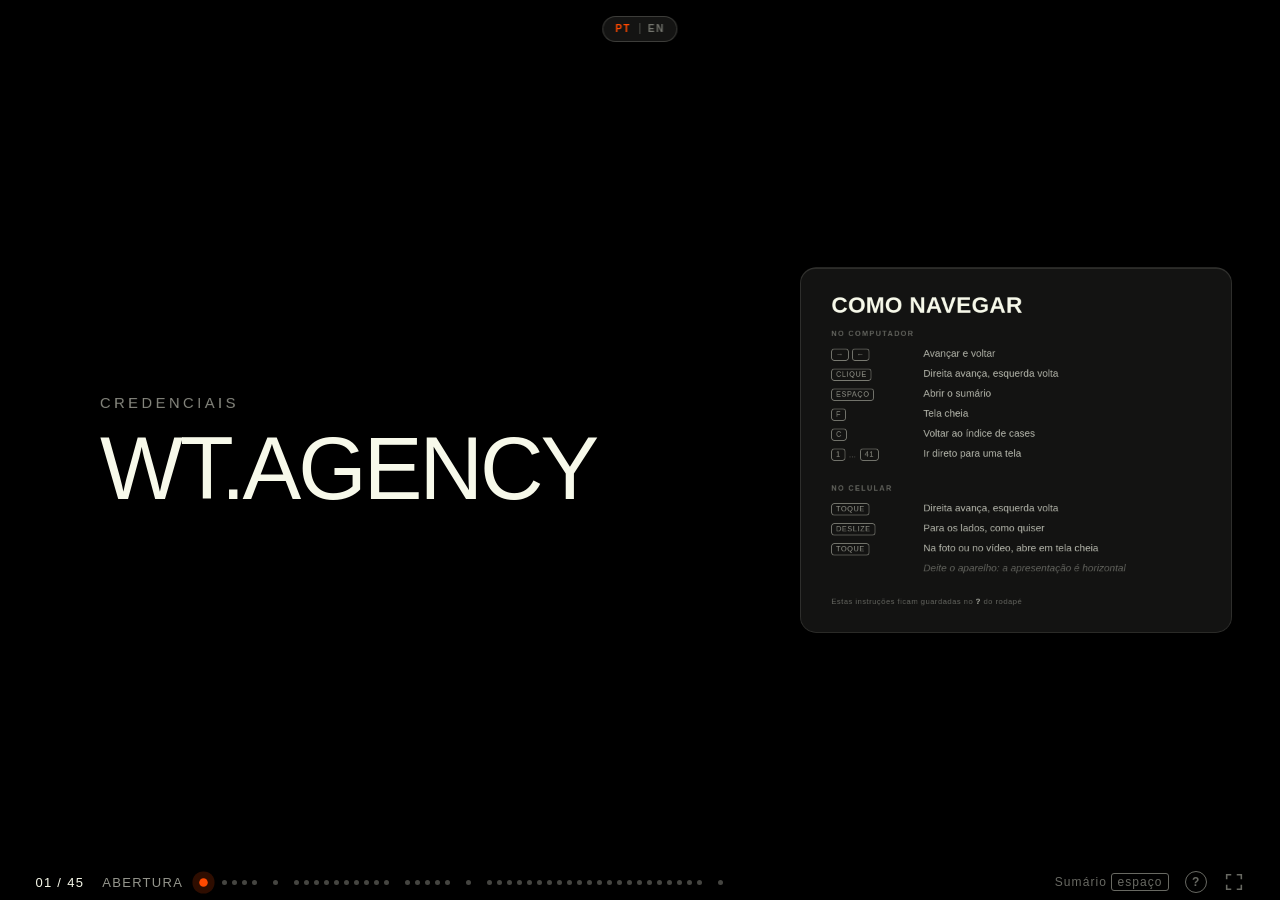
==== index.html @ 28a2c899 "odontoprev: antes da Bridgestone, colunas mais estreitas e fundo novo Ordem: as tres telas sairam da" ====
<!DOCTYPE html>
<html lang="pt-BR">
<head>
<meta charset="utf-8">
<meta name="viewport" content="width=device-width,initial-scale=1">
<title>WT.AG — Credenciais 2026</title>
<meta name="description" content="Credenciais WT.AG 2026 — Social First Agency. Apresentação de slides.">
<link rel="stylesheet" href="css/deck.css?v=279">
</head>
<body>

<div id="viewport">
<div id="fundo" aria-hidden="true"></div>
<div id="stage">

<!-- ══════════════════════════════════════════════════════════════════════════
     ATO 1 · ABERTURA
     ══════════════════════════════════════════════════════════════════════ -->

<!-- 01 ─ Capa WT.AG · logotipo com a roleta + instruções de navegação ─────────
     A roleta é a mesma do slide "Abertura WT.AG": "WT." fixo e as palavras
     depois dele trocando com o giro. A diferença é que aqui ela roda UMA vez e
     assenta no logotipo oficial (data-wordmark-uma-vez), em vez de reiniciar em
     loop — esta é uma tela de leitura, e algo girando ao lado de um texto de
     instruções disputa a atenção com ele.

     A caixa de instruções vive AQUI, e não num arquivo à parte, porque é a
     mesma marcação que o botão "?" do rodapé clona para o painel de consulta:
     duas cópias do mesmo texto divergiriam na primeira alteração. -->
<section class="slide capa" data-ato="abertura" data-tom="escuro" data-fundo="#000000" data-titulo="Capa · WT.AG" data-wordmark-uma-vez="1">
  <div class="capa__tag" data-enter="fade" data-delay="80">Credenciais</div>
  <div class="capa__word" aria-label="WT.AG"><span class="capa__wt">WT.</span><span class="capa__var"></span></div>
  <div class="capa__logo" role="img" aria-label="WT.AG">
    <img class="lgc" style="--d:0ms"   src="assets/logo/wtag-branco-g1.svg" alt="">
    <img class="lgc" style="--d:110ms" src="assets/logo/wtag-branco-g2.svg" alt="">
    <img class="lgc" style="--d:220ms" src="assets/logo/wtag-branco-g3.svg" alt="">
  </div>

  <div class="capa__nav" data-enter="up" data-delay="620">
    <h2 class="nav__t">Como navegar</h2>
    <div class="nav__bloco">
      <div class="nav__lab">No computador</div>
      <div class="nav__linha"><span class="nav__k"><kbd>&#8594;</kbd><kbd>&#8592;</kbd></span><span class="nav__d">Avançar e voltar</span></div>
      <div class="nav__linha"><span class="nav__k"><kbd>clique</kbd></span><span class="nav__d">Direita avança, esquerda volta</span></div>
      <div class="nav__linha"><span class="nav__k"><kbd>espaço</kbd></span><span class="nav__d">Abrir o sumário</span></div>
      <div class="nav__linha"><span class="nav__k"><kbd>F</kbd></span><span class="nav__d">Tela cheia</span></div>
      <div class="nav__linha"><span class="nav__k"><kbd>C</kbd></span><span class="nav__d">Voltar ao índice de cases</span></div>
      <div class="nav__linha"><span class="nav__k"><kbd>1</kbd>&#8230;<kbd>41</kbd></span><span class="nav__d">Ir direto para uma tela</span></div>
    </div>
    <div class="nav__bloco">
      <div class="nav__lab">No celular</div>
      <div class="nav__linha"><span class="nav__k"><kbd>toque</kbd></span><span class="nav__d">Direita avança, esquerda volta</span></div>
      <div class="nav__linha"><span class="nav__k"><kbd>deslize</kbd></span><span class="nav__d">Para os lados, como quiser</span></div>
      <div class="nav__linha"><span class="nav__k"><kbd>toque</kbd></span><span class="nav__d">Na foto ou no vídeo, abre em tela cheia</span></div>
      <div class="nav__linha nav__linha--nota"><span class="nav__k"></span><span class="nav__d">Deite o aparelho: a apresentação é horizontal</span></div>
    </div>
    <p class="nav__pe">Estas instruções ficam guardadas no <strong>?</strong> do rodapé</p>
  </div>
</section>

<!-- ══════════════════════════════════════════════════════════════════════════
     ATO 1 · GRUPO WE
     Restaurado em 29.09 a partir do v1. Ele não entrou no recorte da versão
     de concorrência; numa credencial institucional o ato faz sentido, então
     voltou inteiro.
     Voltou como estava, inclusive o data-oculto de "Principais Clientes", que
     já era assim no v1: o slide existe no markup mas fica fora da navegação.
     ══════════════════════════════════════════════════════════════════════ -->

<!-- 02 ─ Capa Grupo WE -->
<section class="slide" data-ato="we" data-tom="claro" data-fundo="#FFFFFF" data-titulo="Capa · Grupo WE">
  <div class="abs l-visual" style="inset:0;overflow:hidden" data-enter="iris" data-delay="0">
    <img class="we-foto" data-lazy="assets/img/we/we-capa-fachada.jpg" data-lazy-m="assets/img/we/we-capa-fachada-m.jpg" alt="Fachada do edifício do Grupo WE" data-kb data-delay="0">
  </div>
  <div class="abs l-marcas we-capa__logo" data-enter="fade" data-delay="260">
    <img src="assets/logo/grupo-we-positivo.svg" alt="Grupo WE">
  </div>
  <div class="abs l-marcas we-capa__rule" data-enter="scaleX" data-delay="344"></div>
  <div class="abs l-marcas we-capa__card" data-enter="up" data-delay="403"><span>Credenciais&nbsp;&nbsp;|&nbsp;&nbsp;Grupo WE</span></div>
</section>

<!-- 03 ─ 100% nacional e independente -->
<section class="slide bg-preto sobre-escuro" data-ato="we" data-tom="escuro" data-fundo="#0A0A0A" data-titulo="100% nacional e independente">
  <div class="abs l-visual we-02__foto" data-enter="clip" data-delay="25" data-paralaxe="12">
    <div class="px"><img data-lazy="assets/img/we/we-02-foto.jpg" data-lazy-m="assets/img/we/we-02-foto-m.jpg" alt="Fachada em vidro refletindo nuvens"></div>
  </div>
  <div class="l-marcas we-marca" style="left:34px;top:33px;color:rgba(247,249,234,.62)" data-enter="fade" data-delay="101">Grupo WE&nbsp;·&nbsp;2026</div>
  <div class="l-marcas we-marca" style="left:34px;bottom:42px;color:rgba(247,249,234,.5)" data-enter="fade" data-delay="496">Credenciais</div>
  <div class="abs l-chamada we-02__txt blk" style="--x:1059px;--cap:276px;--fs:83px;--lh:1.18" data-stagger="70" data-delay="260">
    <p class="rl-alvo">Somos um dos</p>
    <p class="rl-alvo">maiores grupos</p>
    <p class="rl-alvo">de comunicação</p>
    <p class="rl-alvo is-forte">100% nacional</p>
    <p class="rl-alvo is-forte">e independente.</p>
  </div>
  <div class="l-marcas we-logo-sm" data-enter="fade" data-delay="496"><img data-lazy="assets/logo/grupo-we.svg" alt="Grupo WE"></div>
</section>

<!-- 04 ─ Números do Grupo -->
<section class="slide bg-preto we-03" data-ato="we" data-tom="claro" data-fundo="#FDFDFB" data-titulo="Números do Grupo">
  <img class="we-foto l-fundo" data-lazy="assets/img/we/we-forro-luz.jpg" data-lazy-m="assets/img/we/we-forro-luz-m.jpg" alt="Forro iluminado do escritório" data-kb data-delay="0">
  <div class="abs l-visual we-faixa" data-enter="clip-up" data-delay="76"></div>

  <!-- bloco 1 · +1.3 BI  (números em bold, corpo reduzido, blocos mais afastados) -->
  <div class="bloco l-apoio" style="left:72px;top:calc(618px - 0.145*90px);font-family:var(--font-sans);font-weight:300;font-size:90px;line-height:1" data-enter="fade" data-delay="294">+</div>
  <div class="bloco l-apoio" style="left:138px;top:calc(590.5px - 0.145*176px);display:flex;align-items:baseline;gap:40px" data-enter="up" data-delay="311">
    <span class="we-num" style="font-family:var(--font-sans);font-weight:700;font-size:176px;line-height:1" data-count-to="1.3" data-count-dec="1" data-count-dur="1100" data-delay="319">0,0</span>
    <span class="we-num" style="font-family:var(--font-sans);font-weight:700;font-size:176px;line-height:1">BI</span>
  </div>
  <div class="bloco l-apoio rot blk" style="--x:76px;--cap:794.5px;--fs:48.8px;--lh:0.94" data-enter="up" data-delay="428">
    em movimentação<br>de <b>mídia*</b>
  </div>
  <div class="bloco l-apoio we-nota" style="left:76px;top:894px" data-enter="fade" data-delay="554">*Fonte: Kantar Ibope</div>

  <div class="abs l-apoio we-div-v" style="left:692px;top:510.9px;height:408px" data-enter="scaleY" data-delay="370"></div>

  <!-- bloco 2 · +450 -->
  <div class="bloco l-apoio" style="left:794px;top:calc(600px - 0.145*176px)" data-enter="up" data-delay="378">
    <span class="we-num" style="font-family:var(--font-sans);font-weight:700;font-size:176px;line-height:1"
          data-count-to="450" data-count-pre="+" data-count-dur="1200" data-delay="386">+0</span>
  </div>
  <div class="bloco l-apoio rot blk" style="--x:798px;--cap:807px;--fs:48px;--lh:1.02" data-enter="up" data-delay="470">
    profissionais<br>integrados
  </div>

  <div class="abs l-apoio we-div-v" style="left:1353px;top:546px;height:408px" data-enter="scaleY" data-delay="420">
  </div>

  <!-- bloco 3 · 5 empresas / +45 clientes -->
  <div class="bloco l-apoio" style="left:1455px;top:calc(609px - 0.145*100px);display:flex;align-items:baseline;gap:24px" data-enter="up" data-delay="454">
    <span class="we-num" style="font-family:var(--font-sans);font-weight:700;font-size:100px;line-height:1" data-count-to="5" data-count-dur="800" data-delay="462">0</span>
    <span class="rot" style="font-size:52px">empresas</span>
  </div>
  <div class="abs l-apoio we-div-h" style="left:1451px;top:737.1px;width:396px" data-enter="scaleX" data-delay="504"></div>
  <div class="bloco l-apoio" style="left:1455px;top:calc(827.5px - 0.145*100px);display:flex;align-items:baseline;gap:16px" data-enter="up" data-delay="529">
    <span style="font-family:var(--font-sans);font-weight:300;font-size:62px;line-height:1;color:#2b2b2b">+</span>
    <span class="we-num" style="font-family:var(--font-sans);font-weight:700;font-size:100px;line-height:1" data-count-to="45" data-count-dur="900" data-delay="538">0</span>
    <span class="rot" style="font-size:52px">clientes</span>
  </div>

  <div class="l-marcas we-marca" style="left:72px;bottom:44px;color:rgba(0,0,0,.55)" data-enter="fade" data-delay="596">Credenciais</div>
  <div class="l-marcas we-marca" style="left:34px;top:33px;color:rgba(247,249,234,.7)" data-enter="fade" data-delay="101">Grupo WE&nbsp;·&nbsp;2026</div>
  <div class="l-marcas we-logo-sm" style="right:62px;bottom:42px" data-enter="fade" data-delay="596"><img data-lazy="assets/logo/grupo-we-positivo.svg" alt="Grupo WE"></div>
</section>

<!-- 05 ─ Principais Clientes -->
<section data-oculto class="slide bg-preto sobre-escuro" data-ato="we" data-tom="escuro" data-fundo="#050505" data-titulo="Principais Clientes">
  <img class="we-foto l-fundo" data-lazy="assets/img/we/we-lobby.jpg" data-lazy-m="assets/img/we/we-lobby-m.jpg" alt="Lobby com luminárias suspensas" data-kb data-delay="0">
  <div class="abs l-visual we-mural" data-enter="clip-up" data-delay="67"></div>
  <div class="we-04__head l-apoio" data-enter="fade" data-delay="235"><span>Principais Clientes</span></div>
  <div class="we-04__rule l-apoio" style="left:586px;width:238px" data-enter="scaleX" data-delay="269"></div>
  <div class="we-04__rule l-apoio" style="left:1094px;width:238px" data-enter="scaleX" data-delay="269"></div>

  <div class="abs l-apoio" style="left:0;top:0;width:1920px;height:1080px;--realce:1.14;--recuo:.93" data-stagger="42" data-delay="311" data-foco>
    <div data-foco-item class="we-logo-cli" style="left:122.5px;top:587.0px;width:144px;height:102px"><img data-lazy="assets/img/logos-we/byd.png" alt="BYD"></div>
    <div data-foco-item class="we-logo-cli" style="left:328.5px;top:587.5px;width:136px;height:102px"><img data-lazy="assets/img/logos-we/cacau-show.png" alt="Cacau Show"></div>
    <div data-foco-item class="we-logo-cli" style="left:527.6px;top:587.5px;width:112px;height:102px"><img data-lazy="assets/img/logos-we/ems.png" alt="EMS"></div>
    <div data-foco-item class="we-logo-cli" style="left:702.6px;top:585.0px;width:182px;height:102px"><img data-lazy="assets/img/logos-we/shopee.png" alt="Shopee"></div>
    <div data-foco-item class="we-logo-cli" style="left:947.7px;top:580.0px;width:220px;height:102px"><img data-lazy="assets/img/logos-we/cinemark.png" alt="Cinemark"></div>
    <div data-foco-item class="we-logo-cli" style="left:1240.7px;top:616.8px;width:97.7px;height:52.0px"><img data-lazy="assets/img/logos-we/keeta.png" alt="Keeta"></div>
    <div data-foco-item class="we-logo-cli" style="left:1410.5px;top:585.0px;width:142px;height:102px"><img data-lazy="assets/img/logos-we/haier.png" alt="Haier"></div>
    <div data-foco-item class="we-logo-cli" style="left:1614.5px;top:574.0px;width:182px;height:102px"><img data-lazy="assets/img/logos-we/magalu.png" alt="Magalu"></div>
    <div data-foco-item class="we-logo-cli" style="left:108.5px;top:735.1px;width:234px;height:92px"><img data-lazy="assets/img/logos-we/denza.png" alt="Denza"></div>
    <div data-foco-item class="we-logo-cli" style="left:406.3px;top:735.9px;width:136px;height:92px"><img data-lazy="assets/img/logos-we/novibet.png" alt="Novibet"></div>
    <div data-foco-item class="we-logo-cli" style="left:604.1px;top:736.1px;width:158px;height:92px"><img data-lazy="assets/img/logos-we/o-boticario.png" alt="O Boticário"></div>
    <div data-foco-item class="we-logo-cli" style="left:826.4px;top:740.6px;width:124px;height:92px"><img data-lazy="assets/img/logos-we/eudora.png" alt="Eudora"></div>
    <div data-foco-item class="we-logo-cli" style="left:1013.1px;top:734.1px;width:218px;height:92px"><img data-lazy="assets/img/logos-we/qi-tech.png" alt="QI Tech"></div>
    <div data-foco-item class="we-logo-cli" style="left:1294.4px;top:742.1px;width:136px;height:92px"><img data-lazy="assets/img/logos-we/jovi.png" alt="JOVI"></div>
    <div data-foco-item class="we-logo-cli" style="left:1492.7px;top:740.9px;width:146px;height:92px"><img data-lazy="assets/img/logos-we/grupo-petropolis.png" alt="Grupo Petrópolis"></div>
    <div data-foco-item class="we-logo-cli" style="left:1700.5px;top:739.9px;width:110px;height:92px"><img data-lazy="assets/img/logos-we/bridgestone.png" alt="Bridgestone"></div>
    <div data-foco-item class="we-logo-cli" style="left:106.2px;top:866.0px;width:174px;height:92px"><img data-lazy="assets/img/logos-we/sao-judas.png" alt="São Judas"></div>
    <div data-foco-item class="we-logo-cli" style="left:341.3px;top:867.5px;width:176px;height:92px"><img data-lazy="assets/img/logos-we/inspirali.png" alt="Inspirali"></div>
    <div data-foco-item class="we-logo-cli" style="left:575.4px;top:865.0px;width:168px;height:92px"><img data-lazy="assets/img/logos-we/smart-fit.png" alt="Smart Fit"></div>
    <div data-foco-item class="we-logo-cli" style="left:802.9px;top:867.2px;width:102px;height:92px"><img data-lazy="assets/img/logos-we/mcdonalds.png" alt="McDonald's"></div>
    <div data-foco-item class="we-logo-cli" style="left:965.0px;top:868.2px;width:158px;height:92px"><img data-lazy="assets/img/logos-we/midway.png" alt="Midway"></div>
    <div data-foco-item class="we-logo-cli" style="left:1182.6px;top:866.0px;width:76px;height:92px"><img data-lazy="assets/img/logos-we/sbt.png" alt="SBT"></div>
    <div data-foco-item class="we-logo-cli" style="left:1319.6px;top:866.0px;width:132px;height:92px"><img data-lazy="assets/img/logos-we/vbet.png" alt="vbet"></div>
    <div data-foco-item class="we-logo-cli" style="left:1513.2px;top:863.0px;width:158px;height:92px"><img data-lazy="assets/img/logos-we/brasilux.png" alt="Brasilux"></div>
    <div data-foco-item class="we-logo-cli" style="left:1734.2px;top:867.8px;width:80px;height:92px"><img data-lazy="assets/img/logos-we/calvin-klein.png" alt="Calvin Klein"></div>
  </div>

  <div class="l-marcas we-marca" style="left:34px;top:33px;color:rgba(247,249,234,.7)" data-enter="fade" data-delay="101">Grupo WE&nbsp;·&nbsp;2026</div>
  <div class="l-marcas we-marca" style="left:74px;bottom:50px;color:rgba(247,249,234,.55)" data-enter="fade" data-delay="630">Credenciais</div>
  <div class="l-marcas we-logo-sm" style="right:60px;bottom:44px;width:62px;height:26px" data-enter="fade" data-delay="630"><img data-lazy="assets/logo/grupo-we.svg" alt="Grupo WE"></div>
</section>

<!-- 06 ─ Hub de Soluções -->
<section class="slide bg-preto sobre-escuro" data-ato="we" data-tom="escuro" data-fundo="#000000" data-titulo="Hub de Soluções">
  <div class="abs l-fundo" style="inset:0;overflow:hidden">
    <img class="we-foto we-hub-art" data-lazy="assets/img/we/we-hub-radial.png" data-lazy-m="assets/img/we/we-hub-radial-m.png" alt="Diagrama radial das soluções do Grupo WE" data-enter="fade" data-delay="0">
  </div>
  <div class="abs l-visual we-05__col" data-enter="clip-up" data-delay="109"></div>
  <div class="abs l-chamada" style="left:0;top:0;width:1920px;height:1080px" data-stagger="80" data-delay="235">
    <div class="we-05__col_t t rl-alvo" data-enter="up" style="position:absolute;left:125.7px;top:calc(303px - 0.145*44.3px);font-family:var(--font-sans);font-weight:500;font-size:44.3px;line-height:1;color:#fff">Somos um hub</div>
    <div class="rl-alvo" data-enter="up" style="position:absolute;left:125.7px;top:calc(361px - 0.145*44.3px);font-family:var(--font-sans);font-weight:500;font-size:44.3px;line-height:1;color:#fff">de soluções</div>
    <div class="rl-alvo" data-enter="up" style="position:absolute;left:125.7px;top:calc(420px - 0.145*44.3px);font-family:var(--font-sans);font-weight:500;font-size:44.3px;line-height:1;color:#fff">de comunicação.</div>
  </div>
  <div class="abs l-apoio" style="left:122px;top:502px;width:310px;height:1.2px;background:rgba(255,255,255,.3);transform-origin:left" data-enter="scaleX" data-delay="344"></div>
  <div class="abs l-apoio" style="left:128px;top:calc(551px - 0.145*24px);font-family:var(--font-sans);font-weight:300;font-size:24px;line-height:1.33;color:rgba(255,255,255,.86)" data-enter="up" data-delay="378">
    Não importa o porte,<br>o desafio ou o momento<br>– temos a solução certa<br>para cada cliente.
  </div>
  <div class="abs l-apoio" style="left:128px;top:calc(713px - 0.145*22px);font-family:var(--font-sans);font-weight:300;font-size:22px;line-height:1.36;color:rgba(255,255,255,.86)" data-enter="up" data-delay="428">
    Para cada tamanho, um modelo.<br>Para cada desafio, uma resposta.
  </div>
  <div class="l-marcas we-marca" style="left:34px;top:33px;color:rgba(247,249,234,.7)" data-enter="fade" data-delay="101">Grupo WE&nbsp;·&nbsp;2026</div>
  <div class="l-marcas we-marca" style="left:34px;bottom:42px;color:rgba(247,249,234,.55)" data-enter="fade" data-delay="496">Credenciais</div>
  <div class="l-marcas we-logo-sm" style="right:60px;bottom:42px" data-enter="fade" data-delay="496"><img data-lazy="assets/logo/grupo-we.svg" alt="Grupo WE"></div>
</section>


<!-- 07 ─ Abertura WT.AG · wordmark em loop (roleta → logotipo → loop) -->
<section class="slide s06" data-ato="trans" data-tom="escuro" data-titulo="Abertura WT.AG" data-wordmark-loop="1">
  <div class="s06__word" aria-label="WT.AG"><span class="s06__wt">WT.</span><span class="s06__var"></span></div>
  <!-- Logotipo oficial em vetor, em três faixas que sobem em cascata.
       Cada faixa é um SVG SEPARADO com o MESMO viewBox do logotipo completo,
       contendo só os seus glifos (WT. / A / G). Assim não existe nenhum corte
       vertical: antes, as faixas eram recortes com clip-path de uma única
       imagem e o corte caía dentro da tinta (a barra do T avança até x=319,23 e
       o pé do A começa em x=317,02), o que produzia o vazamento e o "pulo" nas
       laterais das letras. Sem recorte, não há emenda nem antialiasing na borda. -->
  <div class="s06__logo" role="img" aria-label="WT.AG">
    <img class="lgc" style="--d:0ms"   src="assets/logo/wtag-branco-g1.svg" alt="">
    <img class="lgc" style="--d:110ms" src="assets/logo/wtag-branco-g2.svg" alt="">
    <img class="lgc" style="--d:220ms" src="assets/logo/wtag-branco-g3.svg" alt="">
  </div>
  <div class="s06__desc" data-enter="fade" data-delay="50">Transformamos marcas<br>em protagonistas<br>da cultura digital</div>
</section>

<!-- 08 ─ Social First Agency · a lente e o escopo na mesma tela -->
<!-- Fusão das duas telas que existiam aqui: a "Social First Agency" e a
     "Lente × Escopo". Diziam a mesma coisa em sequência, e o direcional do Lucas
     era justamente contextualizar o Social First — não repeti-lo. A frase
     principal passa a ser a distinção, no laranja chapado e no molde
     tipográfico da tela antiga; o texto de apoio é o da tela de tese.

     As duas linhas medem os mesmos 1824px de avanço (x=48 a x=1872), que é a
     âncora da composição original. O corpo sai da métrica: "SOCIAL É A LENTE"
     ocupa 5,637× o corpo → 323,6px; "O ESCOPO É 360" ocupa 5,247× → 347,6px.
     O --x corrige o left side bearing (--x = 48 − LSB·fs): o left do CSS é a
     origem do glifo e o que se alinha é a tinta.

     A entrelinha de 338px não é escolha: o acento do "É" sobe 0,217·fs acima da
     maiúscula (0,927 contra 0,710 na fonte), 75,4px neste corpo. Com a segunda
     linha em --cap 458 o acento nasce em 382,6 e a linha de base da primeira
     está em 349,8 — 33px de folga. Nos 28px de entrelinha da tela antiga, que
     não tinha acento nenhum, ele entraria dentro do "LENTE".
     Em inglês não há acento e as palavras são mais largas, então o bloco é mais
     baixo: as duas linhas vêm centradas no MESMO eixo (y=412,4) do bloco em
     português, e não presas ao mesmo topo. Daí os --cap 183,3 e 417,5. -->
<section class="slide bg-laranja sobre-laranja" data-ato="wtag" data-tom="laranja" data-titulo="Social First Agency">
  <div class="escada display escada--forte l-chamada" data-stagger="90" data-delay="134">
    <span class="ln" style="--x:48px;--cap:44px;--fs:423px;color:var(--preto-wt)">SOCIAL FIRST</span>
    <span class="ln" style="--x:401px;--cap:372px;--fs:423px;color:var(--preto-wt)">AGENCY</span>
  </div>


  <div class="abs l-apoio blk" style="--x:48px;--cap:748px;--fs:26px;--lh:1.42;width:1100px;text-wrap:balance;font-family:var(--font-sans);font-weight:300;color:var(--preto-wt)"
       data-enter="up" data-delay="350">Social não é canal. É a camada estrutural onde marcas constroem relevância, influenciam cultura e geram crescimento.</div>
  <div class="abs l-apoio blk" style="--x:1226px;--cap:748px;--fs:26px;--lh:1.42;width:646px;text-wrap:balance;font-family:var(--font-sans);font-weight:500;color:var(--preto-wt)"
       data-enter="up" data-delay="400">Social como ponto de partida.<br>Resultado como consequência.</div>

  <div class="marca marca--bl marca--sm l-marcas" data-enter="fade" data-delay="50">Credenciais</div>
  <!-- no molde desta tela o "2026" está centrado no rodapé, não junto do logo -->
  <div class="marca l-marcas marca--sm" style="left:50%;transform:translateX(-50%);bottom:35.8px" data-enter="fade" data-delay="50">2026</div>
  <div class="marca-logo l-marcas" data-enter="fade" data-delay="76"><img src="assets/logo/wtag-preto.svg" alt="WT.AG"></div>
</section>

<!-- 09 ─ Showreel WT.AG -->
<section class="slide s14" data-ato="wtag" data-tom="escuro" data-titulo="Showreel WT.AG">
  <div class="abs" style="inset:0" data-enter="fade" data-delay="0">
    <video class="s14__video" data-src="assets/video/showreel-wtag2.mp4" poster="assets/img/poster-showreel2.jpg"
           preload="none" playsinline></video>
    <button class="play-btn" type="button" aria-label="Reproduzir showreel"></button>
  </div>
  <div class="s14__legenda" data-enter="fade" data-delay="210">Showreel WT.AG · 2026 &nbsp;·&nbsp; clique para reproduzir &nbsp;·&nbsp; F para tela cheia</div>
</section>

<!-- 10 ─ O Consumidor Mudou -->
<section class="slide bg-preto sobre-escuro" data-ato="wtag" data-tom="escuro" data-titulo="O Consumidor Mudou">
  <div class="marca marca--tl l-marcas" data-enter="fade" data-delay="0">Credenciais</div>
  <div class="marca marca--tr l-marcas" data-enter="fade" data-delay="0">2026</div>

  <div class="abs l-visual s08__foto" data-enter="clip" data-delay="92" data-paralaxe="14">
    <div class="px"><img data-lazy="assets/img/s08-galeria.jpg" data-lazy-m="assets/img/s08-galeria-m.jpg" alt="Pessoa em movimento numa galeria de arte" data-kb data-delay="92"></div>
  </div>
  <div class="abs l-kicker s08__kicker blk" style="--x:187.4px;--cap:138.5px;--fs:55px;--lh:1.218" data-enter="kicker" data-delay="378">PORQUE<br>EXISTIMOS?</div>

  <div class="escada sans l-chamada" data-stagger="70" data-delay="454">
    <span class="ln" data-en-txt="THE CON" data-en-x="928.7px" data-en-fs="151.0px" style="--x:928.7px;--cap:488px;--fs:151px">O CON</span>
    <span class="ln" data-en-txt="SUMER" data-en-x="1045.2px" data-en-fs="151.0px" style="--x:1045.2px;--cap:608.5px;--fs:151px">SUMIDOR</span>
    <span class="ln" data-en-txt="CHANGED" data-en-x="929.0px" data-en-fs="151.0px" style="--x:929px;--cap:734px;--fs:151px">MUDOU</span>
  </div>

  <div class="abs l-apoio" style="left:0;top:0;width:1920px;height:1080px" data-stagger="90" data-delay="655">
    <div class="rodape-rot" data-enter="up" style="left:191.9px">Velocidade</div>
    <div class="rodape-div" data-enter="scaleY" style="left:573.8px"></div>
    <div class="rodape-rot" data-enter="up" style="left:796px">Influência Social</div>
    <div class="rodape-div" data-enter="scaleY" style="left:1328.5px"></div>
    <div class="rodape-rot" data-enter="up" style="left:1498px">Cultura Digital</div>
  </div>
  <div class="marca-logo l-marcas" data-enter="fade" data-delay="756"><img src="assets/logo/wtag-branco.svg" alt="WT.AG"></div>
</section>

<!-- 11 ─ As Marcas Precisam Ser -->
<section class="slide bg-preto sobre-escuro" data-ato="wtag" data-tom="escuro" data-titulo="As Marcas Precisam Ser">
  <div class="marca marca--tl l-marcas" data-enter="fade" data-delay="0">Credenciais</div>
  <div class="marca marca--tr l-marcas" data-enter="fade" data-delay="0">2026</div>

  <div class="degrade l-visual s09__grad" data-enter="clip-up" data-delay="84">
    <img class="degrade__base" data-lazy="assets/img/s09-degrade-organico.jpg" data-lazy-m="assets/img/s09-degrade-organico-m.jpg" alt="">
    <div class="degrade__blob"></div>
    <div class="degrade__blob degrade__blob--b"></div>
  </div>

  <div class="escada sans l-chamada" data-stagger="72" data-delay="344">
    <span class="ln" data-en-txt="BRANDS" data-en-x="153.9px" data-en-fs="178.0px" style="--x:153.9px;--cap:297px;--fs:178px">AS</span>
    <span class="ln" data-en-txt="NEED" data-en-x="154.0px" data-en-fs="178.0px" style="--x:154px;--cap:443px;--fs:178px">MARCAS</span>
    <span class="ln" data-en-txt="TO" data-en-x="154.0px" data-en-fs="178.0px" style="--x:154px;--cap:588.5px;--fs:178px">PRECISAM</span>
    <span class="ln" data-en-txt="BE" data-en-x="385.0px" data-en-fs="178.0px" style="--x:760.7px;--cap:734px;--fs:178px">SER</span>
  </div>

  <div class="abs l-apoio s09__lista" style="left:0;top:0;width:1920px;height:1080px" data-stagger="90" data-delay="596">
    <div class="blk" data-enter="up" style="--x:1435.1px;--cap:769.5px;--fs:42px;--lh:1">Relevantes</div>
    <div class="s09__rule" data-enter="scaleX" style="top:815.1px"></div>
    <div class="blk" data-enter="up" style="--x:1435.1px;--cap:829.5px;--fs:42px;--lh:1">Ágeis</div>
    <div class="s09__rule" data-enter="scaleX" style="top:875.4px"></div>
    <div class="blk" data-enter="up" style="--x:1435.1px;--cap:888.5px;--fs:42px;--lh:1">Conectadas</div>
  </div>
  <div class="marca-logo l-marcas" data-enter="fade" data-delay="714"><img src="assets/logo/wtag-branco.svg" alt="WT.AG"></div>
</section>

<!-- 12 ─ Unir Criatividade, Dados e Influência -->
<section class="slide bg-laranja sobre-laranja" data-ato="wtag" data-tom="laranja" data-titulo="Unir Criatividade, Dados e Influência">
  <div class="marca marca--tl l-marcas" data-enter="fade" data-delay="0">Credenciais</div>
  <div class="marca marca--tr l-marcas" data-enter="fade" data-delay="0">2026</div>
  <div class="abs l-kicker s10__kicker blk blk--nowrap" style="--x:186px;--cap:148.5px;--fs:30px;--lh:1" data-enter="kicker" data-delay="109">Nosso papel:</div>

  <!-- Ao remover a foto (A3) ficou à vista o mesmo defeito do slide 07: em 308px a
       linha "INFLUÊNCIA" descia até y=1057, por cima do rodapé (que começa em
       1011). Agora 274px ocupando 72→987.
       As entrelinhas não são iguais de propósito: o circunflexo do "Ê" sobe
       0,179em acima da altura de maiúscula (medido na fonte, não estimado), então
       a entrelinha antes de INFLUÊNCIA é 0,24em (65,8px) e as outras 0,13em
       (35,6px) — sobram 17px entre o acento e o "DADOS E". Era esse o motivo do
       69px solto que existia no original.
       escada--forte para casar o peso com o slide 07. -->
  <div class="escada display escada--forte l-chamada" data-stagger="80" data-delay="176">
    <span class="ln" data-en-txt="UNITING" data-en-x="372.0px" data-en-fs="274.0px" style="--x:423.9px;--cap:72px;--fs:274px;color:var(--preto-wt)">UNIR</span>
    <span class="ln" data-en-txt="CREATIVITY," data-en-x="292.2px" data-en-fs="274.0px" style="--x:206.8px;--cap:302.1px;--fs:274px;color:var(--preto-wt)">CRIATIVIDADE</span>
    <span class="ln" data-en-txt="DATA AND" data-en-x="141.9px" data-en-fs="274.0px" style="--x:185.6px;--cap:532.2px;--fs:274px;color:var(--preto-wt)">DADOS E</span>
    <span class="ln" data-en-txt="INFLUENCE" data-en-x="356.7px" data-en-fs="274.0px" style="--x:321.1px;--cap:792.5px;--fs:274px;color:var(--preto-wt)">INFLUÊNCIA</span>
  </div>

  <!-- A3 · foto removida (ajuste V2 — PDF p2): o slide fica só tipografia sobre laranja -->
  <div class="marca l-marcas marca--sm" style="left:35.4px;bottom:35.8px" data-enter="fade" data-delay="0">Credenciais</div>
  <div class="marca-logo l-marcas" data-enter="fade" data-delay="521"><img src="assets/logo/wtag-preto.svg" alt="WT.AG"></div>
</section>

<!-- Layout 11-B · 100% centralizado.
     Histórico: a marcação 15 ("deixe 100% centralizado") foi feita sobre a
     variante 11-B no arquivo de revisão. O "parece bagunçado" que vinha depois
     era sobre a MISTURA que eu havia posto no deck — lettering centralizado com
     o apoio jogado em x920, assimétrico — e não sobre o 11-B.
     Esta versão não tem foto: a 11-B que foi aprovada era lettering centrado +
     apoio centrado abaixo. Se a foto tiver de voltar, o vão livre é 838→876.
     As alternativas C, D, E e F seguem no index_review.html. -->
<section class="slide bg-creme sobre-claro" data-ato="wtag" data-tom="claro" data-titulo="Metodologia Social Branding">
  <div class="marca marca--tl l-marcas" data-enter="fade" data-delay="0">Credenciais</div>
  <div class="marca marca--tr l-marcas" data-enter="fade" data-delay="0">2026</div>

  <!-- A19 · escolhido na revisão de 12/08 (marcações 16 e 21): a variante 11-D
       passa a ser o slide oficial.

       A causa da bagunça é o número de linhas: quatro linhas de larguras muito
       diferentes criam um rag irregular. Aqui a frase quebra em DUAS, e o corpo
       (205,2px) é o que faz a linha longa medir exatamente 1776 — de margem a
       margem, 72 de cada lado. O corpo saiu da métrica, não do olho: a fonte
       mede 8,653px de largura por px de corpo nessa frase, então 1776/8,653.
       Em 207 (como estava na variante) a linha media 1791 e furava a margem
       direita em 12px.
       Com o bloco de texto resolvido em cima, a foto ganha uma faixa larga própria
       embaixo, atravessando o slide, sem disputar lugar com letra nenhuma. -->
  <div class="escada display escada--forte l-chamada" data-stagger="90" data-delay="101">
    <span class="ln" data-en-txt="WITH OUR SOCIAL BRANDING" data-en-x="72.0px" data-en-fs="193.0px" style="--x:72px;--cap:150px;--fs:205.2px;color:var(--preto-wt)">COM NOSSA METODOLOGIA</span>
    <span class="ln" data-en-txt="METHODOLOGY" data-en-x="72.0px" data-en-fs="193.0px" data-en-cap="319.3px" style="--x:72px;--cap:330px;--fs:205.2px;color:var(--preto-wt)">SOCIAL BRANDING</span>
  </div>

  <!-- faixa de foto: 72→1848 · y 540→860 -->
  <div class="abs s11__foto" data-enter="pop" data-delay="370" data-paralaxe="12"
       style="left:72px;top:540px;width:1776px;height:320px">
      <div class="px"><img data-lazy="assets/img/s11-brainstorm.jpg" data-lazy-m="assets/img/s11-brainstorm-m.jpg" alt="Sessão de brainstorm com post-its" data-kb data-delay="370"></div>
  </div>

  <div class="abs l-apoio blk" style="--x:72px;--cap:920px;--fs:19.3px;--lh:1.42;width:1100px;
       font-family:var(--font-sans);font-weight:400;letter-spacing:.02em;
       text-transform:uppercase;color:var(--preto-wt);text-wrap:balance"
       data-enter="up" data-delay="470">Conectamos marcas, pessoas e cultura através de um <i>framework</i> em 8 etapas que gera resultados consistentes numa comunicação 360° que inicia pelas redes sociais.</div>
  <div class="marca-logo l-marcas" data-enter="fade" data-delay="546"><img src="assets/logo/wtag-preto.svg" alt="WT.AG"></div>
</section>

<!-- 14 ─ Framework em 8 Etapas -->
<section class="slide bg-creme sobre-claro" data-ato="wtag" data-tom="claro" data-titulo="Framework em 8 Etapas">
  <div class="marca marca--tl l-marcas" data-enter="fade" data-delay="0">Credenciais</div>
  <div class="marca marca--tr l-marcas" data-enter="fade" data-delay="0">2026</div>

  <div class="abs l-apoio" style="left:0;top:0;width:1920px;height:1080px" data-stagger="66" data-delay="92" data-foco>
    <div data-foco-item class="fw-card fw-card--preto fw-card--base" data-enter="pop" style="left:42.4px;top:101.4px">
      <div class="fw-card__win"><img data-lazy="assets/img/framework/etapa-01.jpg" data-lazy-m="assets/img/framework/etapa-01-m.jpg" alt=""></div>
      <div class="fw-card__body"><span class="fw-card__n">01</span><span class="fw-card__lb">Definição de<br>objetivos<br>estratégicos</span></div>
    </div>
    <div data-foco-item class="fw-card fw-card--laranja" data-enter="pop" style="left:510px;top:101.4px">
      <div class="fw-card__win"><img data-lazy="assets/img/framework/etapa-02.jpg" data-lazy-m="assets/img/framework/etapa-02-m.jpg" alt=""></div>
      <div class="fw-card__body"><span class="fw-card__n">02</span><span class="fw-card__lb">Seleção de<br>players<br>analisados</span></div>
    </div>
    <div data-foco-item class="fw-card fw-card--preto fw-card--base" data-enter="pop" style="left:977.6px;top:101.4px">
      <div class="fw-card__win"><img data-lazy="assets/img/framework/etapa-03.jpg" data-lazy-m="assets/img/framework/etapa-03-m.jpg" alt=""></div>
      <div class="fw-card__body"><span class="fw-card__n">03</span><span class="fw-card__lb">Definição de<br>redes a serem<br>analisadas</span></div>
    </div>
    <div data-foco-item class="fw-card fw-card--sage" data-enter="pop" style="left:1445.2px;top:101.4px">
      <div class="fw-card__win"><img data-lazy="assets/img/framework/etapa-04.jpg" data-lazy-m="assets/img/framework/etapa-04-m.jpg" alt=""></div>
      <div class="fw-card__body"><span class="fw-card__n">04</span><span class="fw-card__lb">Coleta de<br>dados em redes<br>sociais</span></div>
    </div>
    <div data-foco-item class="fw-card fw-card--laranja" data-enter="pop" style="left:37.8px;top:550px">
      <div class="fw-card__win"><img data-lazy="assets/img/framework/etapa-05.jpg" alt=""></div>
      <div class="fw-card__body"><span class="fw-card__n">05</span><span class="fw-card__lb">Análise<br>via IA</span></div>
    </div>
    <div data-foco-item class="fw-card fw-card--sage fw-card--base" data-enter="pop" style="left:510px;top:550px">
      <div class="fw-card__win"><img data-lazy="assets/img/framework/etapa-06.jpg" data-lazy-m="assets/img/framework/etapa-06-m.jpg" alt=""></div>
      <div class="fw-card__body"><span class="fw-card__n">06</span><span class="fw-card__lb">Modelagem via<br>I.A de territórios<br>e outros<br>formatos de<br>análise</span></div>
    </div>
    <div data-foco-item class="fw-card fw-card--preto" data-enter="pop" style="left:982.2px;top:550px">
      <div class="fw-card__win"><img data-lazy="assets/img/framework/etapa-07.jpg" data-lazy-m="assets/img/framework/etapa-07-m.jpg" alt=""></div>
      <div class="fw-card__body"><span class="fw-card__n">07</span><span class="fw-card__lb">Criação via I.A<br>de personas<br>(cenário atual).</span></div>
    </div>
    <div data-foco-item class="fw-card fw-card--laranja" data-enter="pop" style="left:1445.2px;top:550px">
      <div class="fw-card__win"><img data-lazy="assets/img/framework/etapa-08.jpg" data-lazy-m="assets/img/framework/etapa-08-m.jpg" alt=""></div>
      <div class="fw-card__body"><span class="fw-card__n">08</span><span class="fw-card__lb">Ajustes,<br>calibragens e<br>recomendações</span></div>
    </div>
  </div>
  <div class="marca-logo l-marcas" data-enter="fade" data-delay="378"><img src="assets/logo/wtag-preto.svg" alt="WT.AG"></div>
</section>

<!-- 15 ─ Persona e Matriz de Canais -->
<section class="slide bg-creme sobre-claro p13" data-ato="wtag" data-tom="claro" data-titulo="Persona e Matriz de Canais">
  <div class="marca marca--tl l-marcas" data-enter="fade" data-delay="0">Credenciais</div>
  <div class="marca marca--tr l-marcas" data-enter="fade" data-delay="0">2026</div>

  <!-- metade superior -->
  <div class="abs l-apoio" style="left:0;top:0;width:1920px;height:1080px" data-stagger="110" data-delay="84">
    <div data-enter="up" style="position:absolute;left:0;top:0;width:1920px;height:1080px">
      <div class="barra" style="left:37.8px;top:60.6px;width:740.1px;height:55.4px">Propósitos</div>
      <div class="pilula" style="left:37.8px;top:133px;width:234.6px;height:82.8px">Melhorar a Vida<br>das Pessoas</div>
      <div class="pilula" style="left:290.5px;top:133px;width:234.6px;height:82.8px">Criar Experiências<br>Inesquecíveis</div>
      <div class="pilula" style="left:543.2px;top:133px;width:234.6px;height:82.8px">Gerar Desejo e<br>Pertencimento</div>
      <div class="barra" style="left:37.8px;top:229.4px;width:740.1px;height:55.4px">Personalidade</div>
      <div class="pilula" style="left:37.8px;top:302.2px;width:234.6px;height:50.1px">Encantador</div>
      <div class="pilula" style="left:290.5px;top:302.2px;width:234.6px;height:50.1px">Inteligente</div>
      <div class="pilula" style="left:543.2px;top:302.2px;width:234.6px;height:50.1px">Inovador</div>
      <div class="barra" style="left:37.9px;top:366.4px;width:740.1px;height:55.4px">Tom</div>
      <div class="pilula" style="left:37.9px;top:437.8px;width:234.6px;height:50.1px">Casual</div>
      <div class="pilula" style="left:290.6px;top:437.8px;width:234.6px;height:50.1px">Cool</div>
      <div class="pilula" style="left:543.2px;top:439.2px;width:234.6px;height:50.1px">Sensível</div>
      <div class="barra" style="left:37.8px;top:506.8px;width:740.1px;height:55.4px">Emojis essenciais</div>
      <div class="painel" style="left:37.8px;top:573.5px;width:740.1px;height:112.4px">
        <div class="emojis" style="left:0;top:0;height:112.4px">🛍️ ✨ 👗 👜 🍀 😍 🥂 🍝 📸 🎶 📲 🗓️ 🎁 💚 ⚡ 📍 🔗</div>
      </div>
    </div>
    <div data-enter="up" style="position:absolute;left:0;top:0;width:1920px;height:1080px">
      <div class="barra" style="left:785.2px;top:60.6px;width:593.1px;height:55.4px">Territórios Instagram</div>
      <div class="painel" style="left:785.2px;top:129.1px;width:593.1px;height:556.8px">
        <img data-lazy="assets/img/s13-radar.png" data-lazy-m="assets/img/s13-radar-m.png" alt="Gráfico radar de territórios no Instagram" style="object-fit:contain;padding:18px">
      </div>
    </div>
    <div data-enter="up" style="position:absolute;left:0;top:0;width:1920px;height:1080px">
      <div class="barra" style="left:1392.6px;top:60.6px;width:489.5px;height:55.4px">Persona</div>
      <div class="painel" style="left:1392.7px;top:126.7px;width:489.5px;height:556.8px">
        <img data-lazy="assets/img/s13-persona-beatriz.jpg" data-lazy-m="assets/img/s13-persona-beatriz-m.jpg" alt="Beatriz, 32 anos, persona da marca">
      </div>
      <div class="legenda" style="left:1406.9px;top:564.5px;width:270px;height:103.4px">Beatriz, 32,<br>comunicação / criativa /<br>multitarefas</div>
    </div>
  </div>

  <!-- matriz de canais -->
  <div class="abs l-apoio" style="left:0;top:0;width:1920px;height:1080px" data-stagger="150" data-delay="294">
    <!-- cabeçalho -->
    <div data-enter="up" style="position:absolute;left:0;top:0;width:1920px;height:1080px">
      <div class="barra" style="left:37.8px;top:705.9px;width:95.2px;height:76.4px">Canal</div>
      <div class="barra" style="left:144.3px;top:705.9px;width:98.7px;height:76.4px">Prior.</div>
      <div class="barra" style="left:255.1px;top:705.9px;width:252.8px;height:76.4px">Objetivo / Papel</div>
      <div class="barra" style="left:520px;top:705.7px;width:109.7px;height:76.4px">Público</div>
      <div class="barra" style="left:642.6px;top:705.7px;width:973.9px;height:76.4px">Territórios</div>
      <div class="barra" style="left:1629.4px;top:706.7px;width:252.8px;height:76.4px">KPI prioritário</div>
    </div>
    <!-- linha Instagram -->
    <div data-enter="up" style="position:absolute;left:0;top:0;width:1920px;height:1080px">
      <div class="cel cel--icon" style="left:37.8px;top:802.3px;width:95.2px;height:103.4px"><img data-lazy="assets/img/s13-icon-instagram.png" alt="Instagram"></div>
      <div class="cel" style="left:144.3px;top:802.3px;width:98.7px;height:103.4px">Alta</div>
      <div class="cel" style="left:255.1px;top:802.3px;width:252.8px;height:103.4px">Engajamento e Inspiração<br>o lifestyle ganha forma em<br>imagens, experiências e<br>histórias</div>
      <div class="cel" style="left:520px;top:802.3px;width:109.7px;height:103.4px">25-34</div>
      <div class="terr" style="left:642.2px;top:801.9px;width:184.7px;height:103.4px"><span>Moda &amp; Estilo de Vida</span><b data-count-to="35" data-count-pos="%" data-count-dur="600" data-delay="462">0%</b></div>
      <div class="terr" style="left:838.5px;top:800px;width:184.7px;height:103.4px"><span>Gastronomia Gourmet</span><b data-count-to="25" data-count-pos="%" data-count-dur="600" data-delay="487">0%</b></div>
      <div class="terr" style="left:1039.5px;top:801.9px;width:184.7px;height:103.4px"><span>Entretenimento &amp; Cultura</span><b data-count-to="15" data-count-pos="%" data-count-dur="600" data-delay="512">0%</b></div>
      <div class="terr" style="left:1238.7px;top:801.9px;width:184.7px;height:103.4px"><span>Facilidades &amp; Serviços</span><b data-count-to="15" data-count-pos="%" data-count-dur="600" data-delay="538">0%</b></div>
      <div class="terr" style="left:1431.4px;top:801.9px;width:184.7px;height:103.4px"><span>Institucional &amp; Propósito</span><b data-count-to="10" data-count-pos="%" data-count-dur="600" data-delay="563">0%</b></div>
      <div class="kpi kpi--on" style="left:1629.4px;top:800px;width:252.8px;height:31.9px">Engajamento</div>
      <div class="kpi" style="left:1629.4px;top:835.8px;width:252.8px;height:31.9px">Interação</div>
      <div class="kpi" style="left:1629.4px;top:871.5px;width:252.8px;height:31.9px">Compartilhamento</div>
    </div>
    <!-- linha TikTok -->
    <div data-enter="up" style="position:absolute;left:0;top:0;width:1920px;height:1080px">
      <div class="cel cel--icon" style="left:37.8px;top:914.7px;width:95.2px;height:103.4px"><img data-lazy="assets/img/s13-icon-tiktok.png" alt="TikTok"></div>
      <div class="cel" style="left:144.3px;top:914.7px;width:98.7px;height:103.4px">Alta</div>
      <div class="cel" style="left:255.1px;top:914.7px;width:252.8px;height:103.4px">Awareness<br>para aproximação com<br>públicos mais jovens</div>
      <div class="cel" style="left:520px;top:914.7px;width:109.7px;height:103.4px">16-24</div>
      <div class="terr" style="left:642.6px;top:915.9px;width:184.7px;height:103.4px"><span>Moda &amp; Estilo de Vida</span><b data-count-to="30" data-count-pos="%" data-count-dur="600" data-delay="588">0%</b></div>
      <div class="terr" style="left:838.9px;top:914.1px;width:184.7px;height:103.4px"><span>Gastronomia Gourmet</span><b data-count-to="30" data-count-pos="%" data-count-dur="600" data-delay="605">0%</b></div>
      <div class="terr" style="left:1039.9px;top:915.9px;width:184.7px;height:103.4px"><span>Entretenimento &amp; Cultura</span><b data-count-to="25" data-count-pos="%" data-count-dur="600" data-delay="622">0%</b></div>
      <div class="terr" style="left:1239.2px;top:915.9px;width:184.7px;height:103.4px"><span>Facilidades &amp; Serviços</span><b data-count-to="10" data-count-pos="%" data-count-dur="600" data-delay="638">0%</b></div>
      <div class="terr" style="left:1431.8px;top:915.9px;width:184.7px;height:103.4px"><span>Institucional &amp; Propósito</span><b data-count-to="5" data-count-pos="%" data-count-dur="600" data-delay="655">0%</b></div>
      <div class="kpi kpi--on" style="left:1629.4px;top:915.9px;width:252.8px;height:31.9px">Retenção</div>
      <div class="kpi" style="left:1629.4px;top:951.7px;width:252.8px;height:31.9px">Alcance</div>
      <div class="kpi" style="left:1629.4px;top:987.4px;width:252.8px;height:31.9px">Viralização</div>
    </div>
  </div>
</section>

<!-- 16 ─ O Que Fazemos · a mandala -->
<!-- Refaz a mandala no molde da referência do grupo: disco no centro, setores em
     coroa, serviços em duas faixas radiais e o nome de cada grupo do lado de
     fora, ligado por um filete. No meio, o logotipo da WT.AG.

     O AGRUPAMENTO é o assunto da tela, e não a lista. Os 25 serviços foram
     lidos por afinidade de mercado e caíram em cinco frentes; o ângulo de cada
     setor é proporcional ao número de serviços dele (360° ÷ 25 = 14,4° por
     serviço), então o desenho já conta onde a agência tem mais repertório.
     Nenhum tom inventado: os setores usam o mesmo creme da paleta, variando só
     a opacidade numa rampa de .05 a .15 — é o que separa um setor do vizinho
     sem introduzir cinza nenhum.

     Os serviços alternam entre duas faixas (r=252 e r=352) porque na mesma
     faixa os rótulos se encostariam: no maior setor, sete itens em 100,8°
     deixariam 14,4° entre vizinhos, e alternando a distância dobra.

     Os rótulos dos grupos ficam em r=382, e não colados no anel: com 356 eles
     encostavam na coroa (só 26px de folga). Em 382 são 52px, e o limite é o
     lado leste — 1250+382 mais 200px de rótulo dá 1832, a 16px da margem.

     A mandala mora à DIREITA, com a coluna de texto à esquerda nas mesmas
     coordenadas do antigo hub. O raio externo caiu de 430 para 330 e o centro
     foi para x=1250 justamente por causa dessa coluna: com o desenho centrado
     no palco, os rótulos do lado oeste entravam por cima do texto.

     O HOVER aqui só aumenta a bolinha — a ficha de descrição saiu a pedido. O
     item cresce pelo PONTO, e não por scale no bloco, porque o rótulo ao lado
     tem de continuar legível no mesmo corpo. -->
<section class="slide bg-preto sobre-escuro" data-ato="wtag" data-tom="escuro" data-fundo="#000000" data-titulo="O Que Fazemos">
  <div class="marca marca--tl l-marcas" data-enter="fade" data-delay="0">Credenciais</div>
  <div class="marca marca--tr l-marcas" data-enter="fade" data-delay="0">2026</div>

  <div class="abs l-fundo" data-enter="fade" data-delay="0" style="left:0;top:0;width:1920px;height:1080px">
    <svg width="1920" height="1080" viewBox="0 0 1920 1080" aria-hidden="true" focusable="false">
      <g>
    <path d="M1255.7,410.1 L1264.4,210.3 A330.0,330.0 0 0,1 1481.1,304.5 L1341.0,447.2 A130.0,130.0 0 0,0 1255.7,410.1 Z" fill="#F7F9EA" fill-opacity="0.05"/>
    <path d="M1348.8,455.5 L1500.8,325.5 A330.0,330.0 0 0,1 1565.5,636.8 L1374.3,578.1 A130.0,130.0 0 0,0 1348.8,455.5 Z" fill="#F7F9EA" fill-opacity="0.075"/>
    <path d="M1370.5,588.8 L1555.8,664.0 A330.0,330.0 0 0,1 1131.9,848.1 L1203.5,661.4 A130.0,130.0 0 0,0 1370.5,588.8 Z" fill="#F7F9EA" fill-opacity="0.1"/>
    <path d="M1193.1,656.9 L1105.5,836.7 A330.0,330.0 0 0,1 924.3,487.0 L1121.7,519.1 A130.0,130.0 0 0,0 1193.1,656.9 Z" fill="#F7F9EA" fill-opacity="0.125"/>
    <path d="M1124.0,508.0 L930.1,458.8 A330.0,330.0 0 0,1 1235.6,210.3 L1244.3,410.1 A130.0,130.0 0 0,0 1124.0,508.0 Z" fill="#F7F9EA" fill-opacity="0.15"/>
      </g>
      <g fill="none" stroke="#F7F9EA" stroke-opacity=".16" stroke-width="1">
        <circle cx="1250" cy="540" r="330"/>
        <circle cx="1250" cy="540" r="130"/>
      </g>
      <g stroke="#F7F9EA" stroke-opacity=".28" stroke-width="1">
    <line x1="1383.9" y1="231.8" x2="1399.0" y2="197.0"/>
    <line x1="1579.0" y1="471.6" x2="1616.2" y2="463.9"/>
    <line x1="1383.9" y1="848.2" x2="1399.0" y2="883.0"/>
    <line x1="951.7" y1="694.6" x2="917.9" y2="712.1"/>
    <line x1="1038.0" y1="279.4" x2="1014.0" y2="249.9"/>
      </g>
      <g>
    <circle cx="1264.9" cy="354.6" r="1.6" fill="#F7F9EA" fill-opacity=".35"/>
    <circle cx="1371.9" cy="259.3" r="1.6" fill="#F7F9EA" fill-opacity=".35"/>
    <circle cx="1375.3" cy="402.6" r="1.6" fill="#F7F9EA" fill-opacity=".35"/>
    <circle cx="1492.2" cy="353.0" r="1.6" fill="#F7F9EA" fill-opacity=".35"/>
    <circle cx="1424.4" cy="475.2" r="1.6" fill="#F7F9EA" fill-opacity=".35"/>
    <circle cx="1555.6" cy="523.5" r="1.6" fill="#F7F9EA" fill-opacity=".35"/>
    <circle cx="1430.3" cy="585.6" r="1.6" fill="#F7F9EA" fill-opacity=".35"/>
    <circle cx="1523.8" cy="676.6" r="1.6" fill="#F7F9EA" fill-opacity=".35"/>
    <circle cx="1387.1" cy="665.7" r="1.6" fill="#F7F9EA" fill-opacity=".35"/>
    <circle cx="1409.8" cy="801.0" r="1.6" fill="#F7F9EA" fill-opacity=".35"/>
    <circle cx="1299.6" cy="719.3" r="1.6" fill="#F7F9EA" fill-opacity=".35"/>
    <circle cx="1247.2" cy="846.0" r="1.6" fill="#F7F9EA" fill-opacity=".35"/>
    <circle cx="1197.1" cy="718.3" r="1.6" fill="#F7F9EA" fill-opacity=".35"/>
    <circle cx="1098.7" cy="806.0" r="1.6" fill="#F7F9EA" fill-opacity=".35"/>
    <circle cx="1115.9" cy="668.9" r="1.6" fill="#F7F9EA" fill-opacity=".35"/>
    <circle cx="978.3" cy="680.8" r="1.6" fill="#F7F9EA" fill-opacity=".35"/>
    <circle cx="1067.4" cy="575.2" r="1.6" fill="#F7F9EA" fill-opacity=".35"/>
    <circle cx="945.4" cy="510.3" r="1.6" fill="#F7F9EA" fill-opacity=".35"/>
    <circle cx="1073.0" cy="482.8" r="1.6" fill="#F7F9EA" fill-opacity=".35"/>
    <circle cx="997.5" cy="367.2" r="1.6" fill="#F7F9EA" fill-opacity=".35"/>
    <circle cx="1132.6" cy="395.7" r="1.6" fill="#F7F9EA" fill-opacity=".35"/>
    <circle cx="1132.2" cy="257.6" r="1.6" fill="#F7F9EA" fill-opacity=".35"/>
    <circle cx="1223.6" cy="295.4" r="1.6" fill="#F7F9EA" fill-opacity=".35"/>
      </g>
    </svg>
  </div>

  <div class="mand__nucleo l-visual" data-enter="pop" data-delay="120">
    <img src="assets/logo/wtag-branco.svg" alt="WT.AG">
  </div>

  <!-- coluna de texto à esquerda, nas mesmas coordenadas do antigo hub -->
  <div class="abs l-chamada" style="left:0;top:0;width:1920px;height:1080px" data-stagger="80" data-delay="180">
    <div class="mandala__ln" data-enter="up" style="position:absolute;left:125.7px;top:calc(303px - 0.145*44.3px);font-family:var(--font-sans);font-weight:500;font-size:44.3px;line-height:1;color:var(--creme-wt)">Tudo o que uma marca</div>
    <div class="mandala__ln" data-enter="up" style="position:absolute;left:125.7px;top:calc(361px - 0.145*44.3px);font-family:var(--font-sans);font-weight:500;font-size:44.3px;line-height:1;color:var(--creme-wt)">precisa, visto pela</div>
    <div class="mandala__ln" data-enter="up" style="position:absolute;left:125.7px;top:calc(420px - 0.145*44.3px);font-family:var(--font-sans);font-weight:500;font-size:44.3px;line-height:1;color:var(--creme-wt)">lente do social.</div>
  </div>
  <div class="abs l-apoio" style="left:122px;top:502px;width:310px;height:1.2px;background:rgba(247,249,234,.3);transform-origin:left" data-enter="scaleX" data-delay="300"></div>
  <div class="abs l-apoio" style="left:128px;top:calc(551px - 0.145*24px);width:400px;text-wrap:balance;font-family:var(--font-sans);font-weight:300;font-size:24px;line-height:1.33;color:rgba(247,249,234,.86)" data-enter="up" data-delay="340">Não é uma lista de serviços. É o mesmo olhar aplicado a todas as frentes.</div>
  <div class="abs l-apoio" style="left:128px;top:calc(713px - 0.145*22px);font-family:var(--font-sans);font-weight:300;font-size:22px;line-height:1.36;color:rgba(247,249,234,.86)" data-enter="up" data-delay="380">O escopo é 360.<br>A lente é social.</div>

  <div class="abs l-apoio mand__pista" style="left:0;top:0;width:1920px;height:1080px;--realce:1;--recuo:1"
       data-stagger="34" data-delay="300" data-foco>
    <div class="mand__it" data-foco-item data-g="0" data-enter="up" style="left:1264.9px;top:345.6px"><i class="mand__dot"></i><span>Estratégia &amp; Inteligência</span></div>
    <div class="mand__it" data-foco-item data-g="0" data-enter="up" style="left:1371.9px;top:250.3px"><i class="mand__dot"></i><span>Consumer Insights</span></div>
    <div class="mand__it" data-foco-item data-g="0" data-enter="up" style="left:1375.3px;top:393.6px"><i class="mand__dot"></i><span>Startup Thinking</span></div>
    <div class="mand__it" data-foco-item data-g="1" data-enter="up" style="left:1492.2px;top:344.0px"><i class="mand__dot"></i><span>Mídia Programática</span></div>
    <div class="mand__it" data-foco-item data-g="1" data-enter="up" style="left:1424.4px;top:466.2px"><i class="mand__dot"></i><span>Campaign LP</span></div>
    <div class="mand__it" data-foco-item data-g="1" data-enter="up" style="left:1555.6px;top:514.5px"><i class="mand__dot"></i><span>OOH</span></div>
    <div class="mand__it" data-foco-item data-g="1" data-enter="up" style="left:1430.3px;top:576.6px"><i class="mand__dot"></i><span>TV</span></div>
    <div class="mand__it" data-foco-item data-g="2" data-enter="up" style="left:1523.8px;top:667.6px"><i class="mand__dot"></i><span>Conteúdo Social</span></div>
    <div class="mand__it" data-foco-item data-g="2" data-enter="up" style="left:1387.1px;top:656.7px"><i class="mand__dot"></i><span>Editoria Digital</span></div>
    <div class="mand__it" data-foco-item data-g="2" data-enter="up" style="left:1409.8px;top:792.0px"><i class="mand__dot"></i><span>Cultura Digital</span></div>
    <div class="mand__it" data-foco-item data-g="2" data-enter="up" style="left:1299.6px;top:710.3px"><i class="mand__dot"></i><span>Branded content</span></div>
    <div class="mand__it" data-foco-item data-g="2" data-enter="up" style="left:1247.2px;top:837.0px"><i class="mand__dot"></i><span>Influência Orgânica</span></div>
    <div class="mand__it" data-foco-item data-g="2" data-enter="up" style="left:1197.1px;top:709.3px"><i class="mand__dot"></i><span>Gestão Comunidades</span></div>
    <div class="mand__it" data-foco-item data-g="3" data-enter="up" style="left:1098.7px;top:797.0px"><i class="mand__dot"></i><span>Ativação</span></div>
    <div class="mand__it" data-foco-item data-g="3" data-enter="up" style="left:1115.9px;top:659.9px"><i class="mand__dot"></i><span>PR Stunt</span></div>
    <div class="mand__it" data-foco-item data-g="3" data-enter="up" style="left:978.3px;top:671.8px"><i class="mand__dot"></i><span>Sponsorship</span></div>
    <div class="mand__it" data-foco-item data-g="3" data-enter="up" style="left:1067.4px;top:566.2px"><i class="mand__dot"></i><span>Ações Promocionais</span></div>
    <div class="mand__it" data-foco-item data-g="3" data-enter="up" style="left:945.4px;top:501.3px"><i class="mand__dot"></i><span>Campanha Personalizada</span></div>
    <div class="mand__it" data-foco-item data-g="4" data-enter="up" style="left:1073.0px;top:473.8px"><i class="mand__dot"></i><span>Varejo / CTA</span></div>
    <div class="mand__it" data-foco-item data-g="4" data-enter="up" style="left:997.5px;top:358.2px"><i class="mand__dot"></i><span>Merchan</span></div>
    <div class="mand__it" data-foco-item data-g="4" data-enter="up" style="left:1132.6px;top:386.7px"><i class="mand__dot"></i><span>E-commerce</span></div>
    <div class="mand__it" data-foco-item data-g="4" data-enter="up" style="left:1132.2px;top:248.6px"><i class="mand__dot"></i><span>CRM</span></div>
    <div class="mand__it" data-foco-item data-g="4" data-enter="up" style="left:1223.6px;top:286.4px"><i class="mand__dot"></i><span>Operação sob Demanda</span></div>
  </div>

  <div class="abs l-chamada" style="left:0;top:0;width:1920px;height:1080px" data-stagger="90" data-delay="240">
    <div class="mand__grupo" data-enter="up" style="left:1402.2px;top:189.6px;transform:translateX(0) translateY(-50%);text-align:left">Inteligência &amp; Planejamento</div>
    <div class="mand__grupo" data-enter="up" style="left:1624.0px;top:462.3px;transform:translateX(0) translateY(-50%);text-align:left">Mídia &amp; Performance</div>
    <div class="mand__grupo" data-enter="up" style="left:1402.2px;top:890.4px;transform:translateX(0) translateY(-50%);text-align:left">Social &amp; Conteúdo</div>
    <div class="mand__grupo" data-enter="up" style="left:910.8px;top:715.7px;transform:translateX(-100%) translateY(-50%);text-align:right">Marca &amp; Ativação</div>
    <div class="mand__grupo" data-enter="up" style="left:1008.9px;top:243.7px;transform:translateX(-100%) translateY(-50%);text-align:right">Varejo &amp; Relacionamento</div>
  </div>

  <div class="marca marca--bl marca--sm l-marcas" data-enter="fade" data-delay="820">O que fazemos</div>
  <div class="marca-logo l-marcas" data-enter="fade" data-delay="820"><img src="assets/logo/wtag-branco.svg" alt="WT.AG"></div>
</section>

<!-- 17 ─ Marcas Parceiras -->
<section id="s-parceiras" class="slide bg-creme sobre-claro" data-ato="wtag" data-tom="claro" data-titulo="Marcas Parceiras">
  <div class="marca marca--tl l-marcas" data-enter="fade" data-delay="0">Credenciais</div>
  <div class="marca marca--tr l-marcas" data-enter="fade" data-delay="0">2026</div>

  <!-- A7/A8/A9/A12 · grade V2: logos a 90% do tamanho original, passo vertical de
       132,8px → 170px, Marisa fora, e as 4 marcas com case no deck clicáveis
       (data-ir-slide aponta para o número do slide, 1-based). -->
  <!-- A7/A8/A9/A10/A11/A12 · grade V2 em 4 colunas × 4 fileiras.
       Com Marisa fora e Brasilux, Syngenta e São Judas dentro, são 16 logos —
       que fecham exatamente num 4×4. Ganho em respiro: o passo vertical foi de
       132,8px (original) para 185px, e o horizontal segue em 357,6px.
       A grade encosta na margem direita (1848) e fecha em y=739, logo acima da
       chamada "JUNTO COM MARCAS", que começa em 751.
       Os 13 logos antigos mantêm o tamanho reduzido em 10%; os 3 novos entraram
       com 54px de altura, para ficar no mesmo peso ótico da família.
       As 4 marcas com case no deck levam data-ir-slide e ficam clicáveis. -->
  <div class="abs l-visual" style="left:0;top:0;width:1920px;height:1080px;--realce:1.16;--recuo:.92" data-stagger="46" data-delay="84" data-order="random" data-foco>
    <div data-foco-item class="s15__logo" style="left:733.4px;top:186.4px;width:202.8px;height:42.2px"><img data-lazy="assets/img/logos-partners/multiplan.png" alt="Multiplan"></div>
    <div data-foco-item class="s15__logo" style="left:1014.5px;top:189.2px;width:219.5px;height:36.6px" aria-label="Ver o case Odontoprev · Dia das Mães"><img data-lazy="assets/img/logos-partners/odontoprev.png" alt="Odontoprev"></div>
    <div data-foco-item class="s15__logo" style="left:1342.9px;top:176.8px;width:141.7px;height:61.4px"><img data-lazy="assets/img/logos-partners/fleury.png" alt="Fleury"></div>
    <div data-foco-item class="s15__logo s15__logo--case" style="left:1651.7px;top:179.8px;width:103.1px;height:55.5px" data-ir="s-central-corre" data-nonav role="link" tabindex="0" aria-label="Ver o case Keeta · Central do Corre" title="Ver o case: Keeta · Central do Corre"><img data-lazy="assets/img/logos-partners/keeta.png" alt="Keeta"></div>
    <div data-foco-item class="s15__logo" style="left:731.1px;top:388.9px;width:207.2px;height:27.1px"><img data-lazy="assets/img/logos-partners/bridgestone.png" alt="Bridgestone"></div>
    <div data-foco-item class="s15__logo s15__logo--case" style="left:1045.5px;top:385.3px;width:157.6px;height:34.5px" data-ir="s-magalu" data-nonav role="link" tabindex="0" aria-label="Ver o case Magalu · Craques Gigantes" title="Ver o case: Magalu · Craques Gigantes"><img data-lazy="assets/img/logos-partners/magalu.png" alt="Magalu"></div>
    <div data-foco-item class="s15__logo" style="left:1333.7px;top:378.5px;width:160.1px;height:48.0px"><img data-lazy="assets/img/logos-partners/syngenta.png" alt="Syngenta"></div>
    <div data-foco-item class="s15__logo" style="left:1593.5px;top:385.2px;width:219.5px;height:34.6px"><img data-lazy="assets/img/logos-partners/calvin-klein.png" alt="Calvin Klein"></div>
    <div data-foco-item class="s15__logo" style="left:739.1px;top:585.9px;width:191.4px;height:23.2px"><img data-lazy="assets/img/logos-partners/movado.png" alt="Movado"></div>
    <div data-foco-item class="s15__logo" style="left:1038.3px;top:576.2px;width:171.9px;height:42.6px" aria-label="Ver o case Sicredi Serrana · 40 Anos"><img data-lazy="assets/img/logos-partners/sicredi.png" alt="Sicredi"></div>
    <div data-foco-item class="s15__logo" style="left:1357.4px;top:574.3px;width:112.6px;height:46.4px"><img data-lazy="assets/img/logos-partners/gol.png" alt="GOL"></div>
    <div data-foco-item class="s15__logo" style="left:1652.2px;top:563.8px;width:102.0px;height:67.3px"><img data-lazy="assets/img/logos-partners/lello.png" alt="Lello Condomínios"></div>
    <div data-foco-item class="s15__logo" style="left:769.0px;top:772.0px;width:131.6px;height:41.1px"><img data-lazy="assets/img/logos-partners/brasilux.png" alt="Brasilux Tintas"></div>
    <div data-foco-item class="s15__logo" style="left:1014.5px;top:749.4px;width:219.5px;height:86.3px"><img data-lazy="assets/img/logos-partners/nurnberg-messe.png" alt="Nürnberg Messe"></div>
    <div data-foco-item class="s15__logo" style="left:1323.0px;top:765.7px;width:181.5px;height:53.5px"><img data-lazy="assets/img/logos-partners/sao-judas.png" alt="São Judas Universidade"></div>
    <div data-foco-item class="s15__logo" style="left:1645.6px;top:754.5px;width:115.4px;height:76.0px"><img data-lazy="assets/img/logos-partners/abicalcados.png" alt="Abicalçados"></div>
    <!-- 17º logo. Dezessete não cabe numa grade 4×4, e cinco por fileira não
         cabe na largura: os logos daqui são largos, e cinco no vão 555,3→1845,2
         deixaria 44px entre odontoprev e multiplan contra os 174 das outras
         fileiras. A grade passou a alternar 3 e 4 por fileira — 3+4+3+4+3 = 17
         — em padrão de tijolo: as fileiras de 3 ficam desencontradas das de 4.
         Passos apertados a pedido — coluna 286 nas fileiras de 4 (era 357,6),
         344 nas de 3 (era 430) e 148 entre fileiras (era 185). O mural manteve
         o centro em x 1199 e encolheu para os dois lados.
         O brasão é dimensionado pela massa óptica da média do mural, 90,0 — a
         mesma conta dos vizinhos. Ele tinha ficado em 81,3, travado na altura
         porque é quase quadrado (1,277) entre logotipos deitados e massa igual o
         faz parecer maior; a pedido, a trava saiu e ele voltou para a média.
         O branco interno do brasão foi removido (luminância virou alfa), então
         ele passou a ser traço puro como os vizinhos. Isso encolheu a caixa da
         tinta de 120x94 para 90x81 — o branco se estendia 15px além do traço de
         cada lado —, e a proporção caiu de 1,277 para 1,111. A caixa foi
         recalculada nessa proporção. Fica o mais alto do mural, 85,4 contra os
         75,2 do abicalçados, que é o que a proporção quase quadrada implica. -->
  </div>

  <!-- Espia do case: no hover de um logo que tem case, o resto do slide desfoca
       e sobe este card com a assinatura da campanha e a imagem principal, no
       mesmo tratamento visual da página do case. Ele é pointer-events:none de
       propósito — fica CENTRADO no palco e cobre o logo que está sob o cursor,
       então se recebesse ponteiro o mouse sairia do logo, o hover cairia, o card
       sumiria e voltaria: pisca-pisca infinito. Sem ponteiro, o hover continua
       no logo e o clique dele (data-ir-slide) é que leva ao case. O "Ver o case"
       é o aviso dessa ação, não um botão à parte. -->
    <div class="espia" data-espia="magalu" style="--acento:#2B7FFF" aria-hidden="true">
      <div class="espia__fundo"><img data-lazy="assets/img/cases/magalu-fundo.jpg" data-lazy-m="assets/img/cases/magalu-fundo-m.jpg" alt=""></div>
      <div class="espia__scrim"></div>
      <div class="espia__credito"><img data-lazy="assets/img/logos-cases/influenciador-magalu.png" alt="Influenciador Magalu"><em>apresenta</em></div>
      <div class="espia__selo"><img data-lazy="assets/img/logos-cases/selo-craques-gigantes.png" data-lazy-m="assets/img/logos-cases/selo-craques-gigantes-m.png" alt="Craques Gigantes"></div>
      <div class="espia__foto"><img data-lazy="assets/img/cases/magalu-hero.jpg" data-lazy-m="assets/img/cases/magalu-hero-m.jpg" alt=""></div>
      <span class="espia__btn">Ver o case</span>
    </div>
    <div class="espia" data-espia="keeta" style="--acento:#35D07E" aria-hidden="true">
      <div class="espia__fundo"><img data-lazy="assets/img/cases/central-corre-fundo.jpg" data-lazy-m="assets/img/cases/central-corre-fundo-m.jpg" alt=""></div>
      <div class="espia__scrim"></div>
      <div class="espia__credito"><img data-lazy="assets/img/logos-cases/keeta.png" alt="Keeta"><em>apresenta</em></div>
      <div class="espia__selo"><img data-lazy="assets/img/logos-cases/selo-central-do-corre.png" data-lazy-m="assets/img/logos-cases/selo-central-do-corre-m.png" alt="Central do Corre"></div>
      <div class="espia__foto"><img data-lazy="assets/img/cases/central-corre-hero.jpg" data-lazy-m="assets/img/cases/central-corre-hero-m.jpg" alt=""></div>
      <span class="espia__btn">Ver o case</span>
    </div>

  <div class="escada sans l-chamada" data-stagger="64" data-delay="344">
    <span class="ln" data-en-txt="TOGETHER WITH" data-en-x="31.7px" data-en-fs="57.0px" style="--x:31.7px;--cap:699px;--fs:57px;color:var(--preto-wt)">JUNTO COM</span>
    <span class="ln" data-en-txt="BRANDS" data-en-x="281.2px" data-en-fs="57.0px" style="--x:281.2px;--cap:748px;--fs:57px;color:var(--preto-wt)">MARCAS</span>
    <span class="ln" data-en-txt="THAT" data-en-x="31.4px" data-en-fs="57.0px" style="--x:31.4px;--cap:797.5px;--fs:57px;color:var(--preto-wt)">QUE</span>
    <span class="ln" data-en-txt="BELIEVE" data-en-x="31.9px" data-en-fs="57.0px" style="--x:31.9px;--cap:852px;--fs:57px;color:var(--preto-wt)">ACREDITAM</span>
    <span class="ln" data-en-txt="IN THE SAME" data-en-x="31.7px" data-en-fs="57.0px" style="--x:31.7px;--cap:901px;--fs:57px;color:var(--preto-wt)">NO MESMO</span>
    <span class="ln" data-en-txt="AS WE DO." data-en-x="280.9px" data-en-fs="57.0px" style="--x:280.9px;--cap:957px;--fs:57px;color:var(--preto-wt)">QUE NÓS.</span>
  </div>
  <div class="marca-logo l-marcas" data-enter="fade" data-delay="521"><img src="assets/logo/wtag-preto.svg" alt="WT.AG"></div>
</section>

<!-- 18 ─ Divisor · Nosso Time -->
<section class="slide bg-preto sobre-escuro" data-ato="time" data-tom="escuro" data-titulo="Divisor · Nosso Time">
  <div class="marca marca--tl l-marcas" data-enter="fade" data-delay="0">Credenciais</div>
  <div class="marca marca--tr l-marcas" data-enter="fade" data-delay="0">2026</div>

  <!-- Mesma regra dos outros divisores: o corpo não é escolhido, é resolvido —
       é o que faz a palavra medir 1824px de avanço (x=48 a x=1872). Medido na
       métrica da fonte: "NOSSO TIME" ocupa 3,944× o corpo → 462,5px; "OUR TEAM"
       ocupa 3,354× → 543,8px. Altura de maiúscula centrada em y=540, ou seja
       topo em 540 − 0,355·fs.
       Aqui o corpo vem de --fs (e não de font-size direto) porque a palavra em
       inglês tem outra largura: é assim que o aplicarVars() do i18n troca o
       corpo junto com o texto. -->
  <div class="abs l-chamada rl-alvo rl-caixa tracado-forte"
       data-en-txt="OUR TEAM" data-en-fs="543.8px" data-en-cap="346.9px"
       style="--fs:462.5px;--cap:375.8px;left:50%;top:calc(var(--cap) - 0.145*var(--fs));transform:translateX(-50%);
       font-family:var(--font-display);font-weight:400;
       text-transform:uppercase;font-size:var(--fs);line-height:1;color:var(--creme-wt);white-space:nowrap"
       data-delay="300" data-rl-dur="700" data-rl-stagger="54" data-rl-voltas="2">NOSSO TIME</div>
  <div class="marca-logo l-marcas" data-enter="fade" data-delay="630"><img src="assets/logo/wtag-branco.svg" alt="WT.AG"></div>
</section>

<!-- 19 ─ Nosso Time · uma tela só: o número, a Direção e as demais lideranças -->
<!-- Direcional do Lucas (21.09): "esse slide precisa trazer 140 pessoas, Direção e
     demais lideranças — tirar Marcos. Título geral: NOSSO TIME". Os antigos
     slides "Liderança" e "O Time" foram fundidos aqui.

     A grade: 15 cartões numa faixa de 620→1848 (1228px), 5 colunas de 234,4 com
     calha de 14 — o mesmo ritmo do slide antigo, só que mais estreito porque a
     coluna de texto cresceu para caber o número. Altura de 256 sai do que resta:
     três fileiras entre 124 e 966 com calha de 14, e o logo do rodapé abre em
     1011 — restam 45px de folga, mais que a altura-de-x do próprio logo. Raio 56 = 24% de 234,4 (regra 2.5), que é
     exatamente o raio já definido em .pes--mini.

     A Direção NÃO tem cartão maior de propósito: o slide antigo já registrava
     "a direção é um time, não uma pirâmide". A hierarquia aqui é feita por
     agrupamento e rótulo, não por tamanho. -->
<section class="slide bg-preto sobre-escuro" data-ato="time" data-tom="escuro" data-fundo="#000000" data-titulo="Nosso Time">
  <div class="marca marca--tl l-marcas" data-enter="fade" data-delay="0">Credenciais</div>
  <div class="marca marca--tr l-marcas" data-enter="fade" data-delay="0">2026</div>

  <div class="est__kicker l-kicker" style="left:72px;top:110px" data-enter="kicker" data-delay="50">Quem faz a WT.AG acontecer</div>
  <div class="escada display l-chamada" data-stagger="0" data-delay="118">
    <span class="ln" data-en-txt="OUR TEAM" data-en-x="72.0px" data-en-fs="112.0px" style="--x:72px;--cap:150px;--fs:112px;color:var(--creme-wt)">NOSSO TIME</span>
  </div>

  <!-- O número é o primeiro argumento do bloco: dá a escala antes de mostrar
       rostos. Geist Bold 230px, altura de maiúscula em y=360 (topo corrigido
       pelo --cap-k). O contador sobe de 0 a 140 como os números do deck. -->
  <div class="abs l-apoio" style="left:72px;top:calc(360px - 0.145*230px);font-family:var(--font-sans);font-weight:700;font-size:230px;line-height:1;color:var(--creme-wt)"
       data-enter="up" data-delay="240"><span data-count-to="140" data-count-dur="1200" data-delay="260">0</span></div>
  <div class="abs l-apoio" style="left:78px;top:calc(575px - 0.145*44px);font-family:var(--font-sans);font-weight:300;font-size:44px;line-height:1;color:rgba(247,249,234,.86)"
       data-enter="up" data-delay="330">pessoas</div>

  <div class="abs l-apoio" style="left:74px;top:655px;width:310px;height:1.2px;background:rgba(247,249,234,.3);transform-origin:left" data-enter="scaleX" data-delay="380"></div>

  <p class="est__intro l-apoio" style="left:76px;top:705px;width:462px;font-size:19px;line-height:1.55;text-wrap:balance"
     data-enter="up" data-delay="430">Direção e lideranças de criação, mídia, dados, influência, atendimento e financeiro. É essa camada que transforma a estratégia em rotina — e a rotina em resultado.</p>

  <div class="est__kicker l-kicker" style="left:620px;top:96px" data-enter="kicker" data-delay="120">Direção</div>
  <div class="est__kicker l-kicker" style="left:620px;top:410px" data-enter="kicker" data-delay="300">Demais lideranças</div>

  <div class="abs l-visual" style="left:0;top:0;width:1920px;height:1080px;--realce:1.06;--recuo:.955"
       data-stagger="30" data-delay="150" data-foco>
    <div class="pes pes--mini" data-foco-item data-enter="expande" data-paralaxe="14"
         style="left:620px;top:124px;width:234.4px;height:256px;border-radius:56px;--r:56px;--dv:24s">
      <div class="px"><img data-lazy="assets/img/time/lucas-feltes.jpg" data-lazy-m="assets/img/time/lucas-feltes-m.jpg" alt="Lucas Feltes, CEO"></div>
      <span class="pes__grad"></span>
      <span class="pes__leg" style="left:20px;bottom:18px;width:196px"><em>CEO</em><b>Lucas Feltes</b></span>
    </div>
    <div class="pes pes--mini" data-foco-item data-enter="expande" data-paralaxe="14"
         style="left:868.4px;top:124px;width:234.4px;height:256px;border-radius:56px;--r:56px;--dv:20s;--dd:-6s">
      <div class="px"><img data-lazy="assets/img/time/bruno-luiz.jpg" data-lazy-m="assets/img/time/bruno-luiz-m.jpg" alt="Bruno Luiz, COO"></div>
      <span class="pes__grad"></span>
      <span class="pes__leg" style="left:20px;bottom:18px;width:196px"><em>COO</em><b>Bruno Luiz</b></span>
    </div>
    <div class="pes pes--mini" data-foco-item data-enter="expande" data-paralaxe="14"
         style="left:1116.8px;top:124px;width:234.4px;height:256px;border-radius:56px;--r:56px;--dv:27s;--dd:-13s">
      <div class="px"><img data-lazy="assets/img/time/dudu-rodrigues.jpg" data-lazy-m="assets/img/time/dudu-rodrigues-m.jpg" alt="Dudu Rodrigues, CCO"></div>
      <span class="pes__grad"></span>
      <span class="pes__leg" style="left:20px;bottom:18px;width:196px"><em>CCO</em><b>Dudu Rodrigues</b></span>
    </div>
    <div class="pes pes--mini" data-foco-item data-enter="expande" data-paralaxe="14"
         style="left:1365.2px;top:124px;width:234.4px;height:256px;border-radius:56px;--r:56px;--dv:23s;--dd:-3s">
      <div class="px"><img data-lazy="assets/img/time/mariane-fernandes.jpg" data-lazy-m="assets/img/time/mariane-fernandes-m.jpg" alt="Mariane Fernandes, Account Director"></div>
      <span class="pes__grad"></span>
      <span class="pes__leg" style="left:20px;bottom:18px;width:196px"><em>Account Director</em><b>Mariane Fernandes</b></span>
    </div>
    <div class="pes pes--mini" data-foco-item data-enter="expande" data-paralaxe="14"
         style="left:1613.6px;top:124px;width:234.4px;height:256px;border-radius:56px;--r:56px;--dv:21s;--dd:-16s">
      <div class="px"><img data-lazy="assets/img/time/felipe-andrade.jpg" data-lazy-m="assets/img/time/felipe-andrade-m.jpg" alt="Felipe Andrade, Executive Creative Director"></div>
      <span class="pes__grad"></span>
      <span class="pes__leg" style="left:20px;bottom:18px;width:196px"><em>Executive Creative Director</em><b>Felipe Andrade</b></span>
    </div>
    <div class="pes pes--mini" data-foco-item data-enter="expande" data-paralaxe="14"
         style="left:620px;top:440px;width:234.4px;height:256px;border-radius:56px;--r:56px;--dv:22s;--dd:-2s">
      <div class="px"><img data-lazy="assets/img/time/tatiane-moraes.jpg" data-lazy-m="assets/img/time/tatiane-moraes-m.jpg" alt="Tatiane Moraes, Finance Coordinator"></div>
      <span class="pes__grad"></span>
      <span class="pes__leg" style="left:20px;bottom:18px;width:196px"><em>Finance Coordinator</em><b>Tatiane Moraes</b></span>
    </div>
    <div class="pes pes--mini" data-foco-item data-enter="expande" data-paralaxe="14"
         style="left:868.4px;top:440px;width:234.4px;height:256px;border-radius:56px;--r:56px;--dv:26s;--dd:-7s">
      <div class="px"><img data-lazy="assets/img/time/rudinei-picinini.jpg" data-lazy-m="assets/img/time/rudinei-picinini-m.jpg" alt="Rudinei Picinini, B.I. Leader"></div>
      <span class="pes__grad"></span>
      <span class="pes__leg" style="left:20px;bottom:18px;width:196px"><em>B.I. Leader</em><b>Rudinei Picinini</b></span>
    </div>
    <div class="pes pes--mini" data-foco-item data-enter="expande" data-paralaxe="14"
         style="left:1116.8px;top:440px;width:234.4px;height:256px;border-radius:56px;--r:56px;--dv:25s;--dd:-9s">
      <div class="px"><img data-lazy="assets/img/time/graziele-brand.jpg" data-lazy-m="assets/img/time/graziele-brand-m.jpg" alt="Graziele Brand, Account Manager"></div>
      <span class="pes__grad"></span>
      <span class="pes__leg" style="left:20px;bottom:18px;width:196px"><em>Account Manager</em><b>Graziele Brand</b></span>
    </div>
    <div class="pes pes--mini" data-foco-item data-enter="expande" data-paralaxe="14"
         style="left:1365.2px;top:440px;width:234.4px;height:256px;border-radius:56px;--r:56px;--dv:19s;--dd:-4s">
      <div class="px"><img data-lazy="assets/img/time/gabriel-magalhaes.jpg" data-lazy-m="assets/img/time/gabriel-magalhaes-m.jpg" alt="Gabriel Magalhães, Media Director"></div>
      <span class="pes__grad"></span>
      <span class="pes__leg" style="left:20px;bottom:18px;width:196px"><em>Media Director</em><b>Gabriel Magalhães</b></span>
    </div>
    <div class="pes pes--mini" data-foco-item data-enter="expande" data-paralaxe="14"
         style="left:1613.6px;top:440px;width:234.4px;height:256px;border-radius:56px;--r:56px;--dv:28s;--dd:-15s">
      <div class="px"><img data-lazy="assets/img/time/aline-felix.jpg" data-lazy-m="assets/img/time/aline-felix-m.jpg" alt="Aline Felix, Influencer Lead"></div>
      <span class="pes__grad"></span>
      <span class="pes__leg" style="left:20px;bottom:18px;width:196px"><em>Influencer Lead</em><b>Aline Felix</b></span>
    </div>
    <div class="pes pes--mini" data-foco-item data-enter="expande" data-paralaxe="14"
         style="left:620px;top:710px;width:234.4px;height:256px;border-radius:56px;--r:56px;--dv:23s;--dd:-11s">
      <div class="px"><img data-lazy="assets/img/time/cassio-guiot.jpg" data-lazy-m="assets/img/time/cassio-guiot-m.jpg" alt="Cássio Guiot, Associate Creative Director"></div>
      <span class="pes__grad"></span>
      <span class="pes__leg" style="left:20px;bottom:18px;width:196px"><em>Associate Creative Director</em><b>Cássio Guiot</b></span>
    </div>
    <div class="pes pes--mini" data-foco-item data-enter="expande" data-paralaxe="14"
         style="left:868.4px;top:710px;width:234.4px;height:256px;border-radius:56px;--r:56px;--dv:20s;--dd:-5s">
      <div class="px"><img data-lazy="assets/img/time/thiago-alves.jpg" data-lazy-m="assets/img/time/thiago-alves-m.jpg" alt="Thiago Alves, Associate Creative Director"></div>
      <span class="pes__grad"></span>
      <span class="pes__leg" style="left:20px;bottom:18px;width:196px"><em>Associate Creative Director</em><b>Thiago Alves</b></span>
    </div>
    <div class="pes pes--mini" data-foco-item data-enter="expande" data-paralaxe="14"
         style="left:1116.8px;top:710px;width:234.4px;height:256px;border-radius:56px;--r:56px;--dv:26s;--dd:-8s">
      <div class="px"><img data-lazy="assets/img/time/natalia-konrath.jpg" data-lazy-m="assets/img/time/natalia-konrath-m.jpg" alt="Natália Konrath, Creative Leader"></div>
      <span class="pes__grad"></span>
      <span class="pes__leg" style="left:20px;bottom:18px;width:196px"><em>Creative Leader</em><b>Natália Konrath</b></span>
    </div>
    <div class="pes pes--mini" data-foco-item data-enter="expande" data-paralaxe="14"
         style="left:1365.2px;top:710px;width:234.4px;height:256px;border-radius:56px;--r:56px;--dv:22s;--dd:-12s">
      <div class="px"><img data-lazy="assets/img/time/bruna-rauber.jpg" data-lazy-m="assets/img/time/bruna-rauber-m.jpg" alt="Bruna Rauber, Creative Leader"></div>
      <span class="pes__grad"></span>
      <span class="pes__leg" style="left:20px;bottom:18px;width:196px"><em>Creative Leader</em><b>Bruna Rauber</b></span>
    </div>
    <div class="pes pes--mini" data-foco-item data-enter="expande" data-paralaxe="14"
         style="left:1613.6px;top:710px;width:234.4px;height:256px;border-radius:56px;--r:56px;--dv:25s;--dd:-1s">
      <div class="px"><img data-lazy="assets/img/time/bernardo-santos.jpg" data-lazy-m="assets/img/time/bernardo-santos-m.jpg" alt="Bernardo Santos, Creative Leader"></div>
      <span class="pes__grad"></span>
      <span class="pes__leg" style="left:20px;bottom:18px;width:196px"><em>Creative Leader</em><b>Bernardo Santos</b></span>
    </div>
  </div>

  <div class="marca marca--bl marca--sm l-marcas" data-enter="fade" data-delay="740">Nosso time</div>
  <div class="marca-logo l-marcas" data-enter="fade" data-delay="740"><img src="assets/logo/wtag-branco.svg" alt="WT.AG"></div>
</section>

<!-- 20 ─ Nossos Escritórios · duas sedes -->
<section class="slide bg-preto sobre-escuro" data-ato="time" data-tom="escuro" data-fundo="#000000" data-titulo="Nossos Escritórios">
  <div class="marca marca--tl l-marcas" data-enter="fade" data-delay="0">Credenciais</div>
  <div class="marca marca--tr l-marcas" data-enter="fade" data-delay="0">2026</div>

  <div class="escada display l-chamada" data-stagger="0" data-delay="67">
    <!-- A21 · "ONDE FICAMOS" → "NOSSOS ESCRITÓRIOS" (PDF p9). Título mais longo,
         de 112px para 96px, para manter a folga até o kicker "Duas sedes". -->
    <span class="ln" data-en-txt="OUR OFFICES" data-en-x="72.0px" data-en-fs="96.0px" style="--x:72px;--cap:159.4px;--fs:96px;color:var(--creme-wt)">NOSSOS ESCRITÓRIOS</span>
  </div>
  <div class="est__kicker l-kicker" style="left:1692.8px;top:186px;font-size:22px;letter-spacing:.05em"
       data-enter="kicker" data-delay="176">Duas sedes</div>

  <!-- --vid-pos escolhe QUAL faixa do vídeo vertical (720×1280) aparece no cartão
       horizontal: a janela visível é 39,6% da altura. Os valores saem de olhar os
       quadros, priorizando gente trabalhando:
         SP 38% → mostra de 23% a 62% · rostos e mesas
         RS 80% → mostra de 48% a 88% · a pessoa no laptop fica na metade de baixo
       Uma primeira tentativa por energia de borda apontou 6% para o RS, mas era o
       letreiro na parede — muita borda, nenhuma pessoa.

       data-t no <video> diz em QUE SEGUNDO o quadro parado é tirado. O primeiro
       quadro dos dois arquivos é plano de fachada, sem ninguém; os momentos
       abaixo têm gente trabalhando:
         SP 42,5s (45% do arquivo) · homem na mesa, dupla ao fundo
         RS  9,4s (15% do arquivo) · pessoa no laptop
       O hover toca a partir daí, então o preview começa no momento bom. -->
  <div class="abs l-visual" style="left:0;top:0;width:1920px;height:1080px;--realce:1.055;--recuo:.955"
       data-stagger="150" data-delay="294" data-foco>
    <div class="sede" data-foco-item data-enter="expande" data-paralaxe="24" style="left:72px;--r:102px;--dv:28s;--vid-pos:38%"
         data-video="assets/video/sede-sao-paulo.mp4" data-poster="assets/img/sedes/sede-sao-paulo.jpg" data-legenda="Sede WT.AG · São Paulo — Rua Quatá, 909 · Vila Olímpia">
      <div class="px"><img data-lazy="assets/img/sedes/sede-sao-paulo.jpg" data-lazy-m="assets/img/sedes/sede-sao-paulo-m.jpg" alt="Sede da WT.AG em São Paulo"></div>
      <!-- A22/D13 · vídeo do post de 23 anos, entra no hover. O caminho fica em
           data-src e não em src de propósito: assim o arquivo só é baixado no
           primeiro hover, e um slide que ninguém encostou não gasta banda.
           O deck.js atribui o src e dá play/pause. -->
      <video class="sede__vid" data-src="assets/video/sede-sao-paulo.mp4" data-t="47.5"
             muted loop playsinline preload="none"></video>
      <span class="sede__grad"></span>
      <span class="sede__leg"><em>São Paulo</em><b>São Paulo</b><i>Rua Quatá, 909 · Vila Olímpia</i></span>
      <span class="sede__tag">Clique para abrir o vídeo</span>
    </div>
    <div class="sede" data-foco-item data-enter="expande" data-paralaxe="24" style="left:976px;--r:102px;--dv:23s;--dd:-9s;--vid-pos:80%"
         data-video="assets/video/sede-novo-hamburgo.mp4" data-poster="assets/img/sedes/sede-novo-hamburgo.jpg" data-legenda="Sede WT.AG · Novo Hamburgo — Rua Gen. Daltro Filho, 856 · Hamburgo Velho">
      <div class="px"><img data-lazy="assets/img/sedes/sede-novo-hamburgo.jpg" data-lazy-m="assets/img/sedes/sede-novo-hamburgo-m.jpg" alt="Sede da WT.AG em Novo Hamburgo"></div>
      <!-- A22/D13 · vídeo do post de 23 anos, entra no hover. O caminho fica em
           data-src e não em src de propósito: assim o arquivo só é baixado no
           primeiro hover, e um slide que ninguém encostou não gasta banda.
           O deck.js atribui o src e dá play/pause. -->
      <video class="sede__vid" data-src="assets/video/sede-novo-hamburgo.mp4" data-t="9.4"
             muted loop playsinline preload="none"></video>
      <span class="sede__grad"></span>
      <span class="sede__leg"><em>Rio Grande do Sul</em><b>Novo Hamburgo</b><i>Rua Gen. Daltro Filho, 856 · Hamburgo Velho</i></span>
      <span class="sede__tag">Clique para abrir o vídeo</span>
    </div>
  </div>

  <div class="marca marca--bl marca--sm l-marcas" data-enter="fade" data-delay="705">Sedes</div>
  <div class="marca-logo l-marcas" data-enter="fade" data-delay="705"><img src="assets/logo/wtag-branco.svg" alt="WT.AG"></div>
</section>

<!-- 21 ─ WT.INTELLIGENCE -->
<!-- Vem do deck do grupo (slide 35 do PDF de referência), com a estrutura de
     layout mantida e a pele trocada para a nossa: creme, Special Gothic na
     chamada, Geist no resto. Duas mudanças pedidas: o "Think" do canto saiu, e
     "We Data Intelligence" virou WT.INTELLIGENCE.

     A chamada da esquerda tem o corpo resolvido, não escolhido: a coluna vai de
     x=72 até a régua em x=520, ou seja 408px, e a linha mais longa é que fixa o
     tamanho — "Não é sobre ter" ocupa 4,904× o corpo → 83px. Em inglês a mais
     longa é outra ("having the tool," a 5,078×) e o corpo cai para 80px.

     ⚠ O prefixo WDI ainda quer dizer "We Data Intelligence". Ficou como estava
     porque o pedido foi manter o resto do conteúdo por enquanto, mas é o
     primeiro candidato a virar WTI quando vocês decidirem. -->
<section class="slide bg-creme sobre-claro" data-ato="time" data-tom="claro" data-titulo="WT.INTELLIGENCE">
  <div class="marca marca--tl l-marcas" data-enter="fade" data-delay="0">Credenciais</div>
  <div class="marca marca--tr l-marcas" data-enter="fade" data-delay="0">2026</div>

  <div class="int__regua l-visual" data-enter="scaleY" data-delay="90"></div>

  <!-- Vira escada de verdade: cada linha é um .ln, e é isso que traz junto as
       duas coisas pedidas — o traçado (o .escada.display .ln está na lista que
       recebe -webkit-text-stroke de 2,67px na cor da própria letra) e a roleta,
       porque .escada .ln já é alvo dela como em todo lettering do deck.
       Corpo 62 (era 73,2) e passo de 64 entre maiúsculas (era 76,9): mais
       apertado, como pedido. O passo não desce mais que isso porque o til do
       "Ã" e o acento do "É" sobem 0,217·fs acima da maiúscula — em 62 isso dá
       13,5px, e com passo 64 o acento nasce 6,5px abaixo da linha de base de
       cima. Em 56 ele entraria na linha anterior.
       A âncora vertical é a BASE DO ÚLTIMO BOX, em y=894: a linha de base da
       última linha pousa ali. Como a altura de maiúscula em 62px é 44,02, o
       --cap da última é 894 − 44,02 = 850, e as outras sobem de 64 em 64.
       Vale para os dois idiomas porque o corpo é o mesmo nos dois. -->
  <div class="escada display escada--forte l-chamada int__chamada" data-stagger="70" data-delay="150">
    <span class="ln" data-en-txt="IT&#39;S NOT ABOUT" data-en-x="69.2px" style="--x:69.2px;--cap:658px;--fs:62px;color:var(--preto-wt)">NÃO É SOBRE TER</span>
    <span class="ln" data-en-txt="HAVING THE TOOL," data-en-x="69.2px" style="--x:71.5px;--cap:722px;--fs:62px;color:var(--preto-wt)">A FERRAMENTA,</span>
    <span class="ln" data-en-txt="BUT HOW" data-en-x="69.2px" style="--x:69.3px;--cap:786px;--fs:62px;color:var(--preto-wt)">MAS SIM COMO</span>
    <span class="ln" data-en-txt="YOU USE IT" data-en-x="72.1px" style="--x:69.3px;--cap:850px;--fs:62px;color:var(--preto-wt)">USÁ-LA</span>
  </div>

  <!-- Uma linha vertical só, contínua, no lugar das duas chaves partidas: elas
       deixavam um vão justamente ao lado do WT.INTELLIGENCE. Os fios passam de
       1px para 2px — no creme, 1px a 34% quase não se via. -->
  <div class="int__fio l-visual" style="left:640px;top:186px;width:2px;height:642px" data-enter="scaleY" data-delay="230"></div>
  <div class="int__fio l-visual" style="left:640px;top:186px;width:48px;height:2px" data-enter="scaleX" data-delay="260"></div>
  <div class="int__fio l-visual" style="left:640px;top:332px;width:48px;height:2px" data-enter="scaleX" data-delay="275"></div>
  <div class="int__fio l-visual" style="left:640px;top:682px;width:48px;height:2px" data-enter="scaleX" data-delay="290"></div>
  <div class="int__fio l-visual" style="left:640px;top:828px;width:48px;height:2px" data-enter="scaleX" data-delay="305"></div>

  <!-- O --cap 463 não é estética: a altura de maiúscula em 124px é 88,04, o vão
       entre o par de cima (que fecha em 398) e o de baixo (que abre em 616) é
       218, e centrar a TINTA nesse vão dá 398 + (218−88,04)/2 = 462,98. Antes,
       em 451, sobravam 53px em cima e 77 embaixo. -->
  <div class="escada display escada--forte l-chamada int__marca" data-stagger="0" data-delay="200">
    <span class="ln" data-en-x="686.1px" style="--x:686.1px;--cap:463px;--fs:124px;color:var(--preto-wt)">WT.INTELLIGENCE</span>
  </div>

  <div class="abs l-apoio" style="left:0;top:0;width:1920px;height:1080px" data-stagger="70" data-delay="330">
    <div class="int__bloco" data-enter="up" style="left:688px;top:120px;height:132px">
      <div class="int__nome"><b>WDI Consulting</b><span>Consultoria estratégica, com foco em insights e análises de mercado, marcas e canais</span></div>
      <div class="int__sub" style="--cols:3"><i>Studies</i><i>Brands</i><i>Index Relevance</i><i>Audience</i><i>Drops</i><i>Consumer</i></div>
    </div>
    <div class="int__bloco" data-enter="up" style="left:688px;top:266px;height:132px">
      <div class="int__nome"><b>WDI Competitive</b><span>Share of search, dinâmica competitiva, desempenho de R&amp;F, eficiência da compra de mídia</span></div>
      <div class="int__sub" style="--cols:3"><i>Eficiência</i><i>R&amp;F</i><i>Search</i></div>
    </div>
    <div class="int__bloco" data-enter="up" style="left:688px;top:616px;height:132px">
      <div class="int__nome"><b>WDI Relatoria</b><span>Dashboards, dados de concorrência, lançamentos, análises preditivas e customizadas</span></div>
      <div class="int__sub" style="--cols:2"><i>Creative</i><i>Tracking</i><i>Pulse</i><i>Academy</i></div>
    </div>
    <div class="int__bloco" data-enter="up" style="left:688px;top:762px;height:132px">
      <div class="int__nome"><b>WDI BI</b><span>Dashboards para análise de dados, identificando tendências e prevendo resultados</span></div>
      <div class="int__sub" style="--cols:1"><i>Adhoc</i></div>
    </div>
  </div>

  <div class="marca marca--bl marca--sm l-marcas" data-enter="fade" data-delay="700">Inteligência</div>
  <div class="marca-logo l-marcas" data-enter="fade" data-delay="700"><img src="assets/logo/wtag-preto.svg" alt="WT.AG"></div>
</section>

<!-- 22 ─ Ferramentas -->
<!-- Slide 36 do PDF de referência, mesma estrutura: chamada no pé da coluna da
     esquerda, régua vertical, e as ferramentas em três colunas. O "Think" saiu.
     As colunas são flex, e não posições absolutas: a altura de cada verbete
     depende de quantas linhas o texto ocupa, e isso muda entre português e
     inglês. Deixar o navegador empilhar é o que mantém o espaçamento igual nos
     dois idiomas sem eu remedir nada. -->
<section class="slide bg-creme sobre-claro" data-ato="time" data-tom="claro" data-titulo="Ferramentas">
  <div class="marca marca--tl l-marcas" data-enter="fade" data-delay="0">Credenciais</div>
  <div class="marca marca--tr l-marcas" data-enter="fade" data-delay="0">2026</div>

  <div class="int__regua int__regua--larga l-visual" data-enter="scaleY" data-delay="90"></div>

  <div class="escada display escada--forte l-chamada ferr__chamada" data-stagger="0" data-delay="150">
    <span class="ln" data-en-x="70.7px" style="--x:67.6px;--cap:862px;--fs:98px;color:var(--preto-wt)">Ferramentas</span>
  </div>

    <div class="ferr__col" style="left:620px" data-stagger="46" data-delay="150">
      <div class="ferr__it" data-enter="up"><b>TGI</b><span>Hábitos e atitudes dos consumidores orientam a escolha de meios e momentos ideais, on/off.</span></div>
      <div class="ferr__it" data-enter="up"><b>Monitor</b><span>Observação dos investimentos da categoria: onde investir e onde não investir.</span></div>
      <div class="ferr__it" data-enter="up"><b>Digital Insights</b><span>Entende o comportamento do consumidor na vida digital, usando um database de 90 milhões de pessoas.</span></div>
      <div class="ferr__it" data-enter="up"><b>Similar Web</b><span>Investimento e monitoramento das redes sociais; ajuda a entender como as marcas estão se comportando na “caixa preta” das plataformas.</span></div>
      <div class="ferr__it" data-enter="up"><b>Answer the Public</b><span>Monitora os principais assuntos procurados pela audiência sobre diversos temas.</span></div>
    </div>
    <div class="ferr__col" style="left:1046px" data-stagger="46" data-delay="240">
      <div class="ferr__it" data-enter="up"><b>Ibope Media Instar</b><span>Software para simulação em TV aberta e paga; orienta compras mais eficientes e assertivas.</span></div>
      <div class="ferr__it" data-enter="up"><b>ADmedia</b><span>Planejamento, execução e pós-venda de TV; traz agilidade e excelência na execução tática.</span></div>
      <div class="ferr__it" data-enter="up"><b>Google Analytics</b><span>Monitoramento de resultados das atividades digitais da marca.</span></div>
      <div class="ferr__it" data-enter="up"><b>SemRush</b><span>Análise de SEO/SEM, marketing de conteúdo, pesquisa de concorrentes, pagamento por clique e ações em redes sociais.</span></div>
      <div class="ferr__it" data-enter="up"><b>Buzzmonitor</b><span>Gestão de redes sociais: agendamento de publicações, relatórios completos e SAC para Meta, LinkedIn e Twitter. Também faz monitoramento avançado e atendimento omnichannel.</span></div>
    </div>
    <div class="ferr__col" style="left:1472px" data-stagger="46" data-delay="330">
      <div class="ferr__it" data-enter="up"><b>Ibope Monitor Video Track / AD Vision</b><span>Audiência e horário de cada inserção de TV com precisão de minuto/segundo.</span></div>
      <div class="ferr__it" data-enter="up"><b>TV de Performance</b><span>Avalia o resultado das inserções de TV, cruzando dados do VideoTrack com cadastro, vendas etc.</span></div>
      <div class="ferr__it" data-enter="up"><b>Supermatrix</b><span>Plataforma para extração de dados e otimização dos relatórios de resultados de campanha.</span></div>
      <div class="ferr__it" data-enter="up"><b>Stilingue</b><span>Monitoramento dos assuntos nas redes sociais, análise de sentimento, tamanho das marcas e engajamento — da marca e dos concorrentes.</span></div>
      <div class="ferr__it" data-enter="up"><b>Task Row</b><span>Gestão de projetos e demandas online, para acompanhamento e aprovação das tarefas junto a clientes e parceiros.</span></div>
      <div class="ferr__it" data-enter="up"><b>Hybrid.AI</b><span>Ferramenta de IA para produção de peças digitais em escala.</span></div>
      <div class="ferr__it" data-enter="up"><b>WideLabs</b><span>Consultoria sobre IA proprietária, da primeira IA 100% nacional.</span></div>
    </div>

  <div class="marca marca--bl marca--sm l-marcas" data-enter="fade" data-delay="760">Inteligência</div>
  <div class="marca-logo l-marcas" data-enter="fade" data-delay="760"><img src="assets/logo/wtag-preto.svg" alt="WT.AG"></div>
</section>

<!-- 23 ─ Divisor · Cultura e Cases -->
<section id="s-divisor-cases" class="slide bg-preto sobre-escuro" data-ato="wtag" data-tom="escuro" data-titulo="Divisor · Cultura e Cases">
  <div class="marca marca--tl l-marcas" data-enter="fade" data-delay="0">Credenciais</div>
  <div class="marca marca--tr l-marcas" data-enter="fade" data-delay="0">2026</div>

  <!-- Arranjo lado a lado: CASES na coluna estreita da esquerda, índice à
       direita, empilhado. A palavra volta a ficar centrada contra o bloco do
       índice: a TINTA da lista ocupa de 154 a 965, centro em 559,5, e a de
       CASES vai de 379,5 a 739,5. Sem fio vertical: o espaço já separa as duas
       colunas. -->
  <div class="abs l-chamada rl-alvo rl-caixa tracado-forte" style="left:48px;top:calc(255px - 0.145*500px);
       font-family:var(--font-display);font-weight:400;
       text-transform:uppercase;font-size:500px;line-height:1;color:var(--creme-wt);white-space:nowrap"
       data-delay="300" data-rl-dur="700" data-rl-stagger="54" data-rl-voltas="2">CASES</div>
  <!-- Índice: o nome do cliente leva à capa dele, cada caixa leva ao case.
       Mesmo data-ir da pílula de navegação do topo; data-nonav impede que o
       clique seja lido como "avançar slide". -->
  <div class="cases-idx l-apoio" data-stagger="40" data-delay="620">
    <div class="cases-idx__col">
      <button class="cases-idx__cli" type="button" data-ir="s-capa-sicredi" data-nonav data-enter="up" title="Sicredi"><img data-lazy="assets/img/logos-capas/sicredi.svg" data-lazy-m="assets/img/logos-capas/sicredi.svg" alt="Sicredi" style="width:99.3px;height:24.6px"></button>
      <button class="cases-idx__b" type="button" data-ir="s-sicredi" data-nonav data-enter="up">40 Anos</button>
      <button class="cases-idx__b" type="button" data-ir="s-bichinhos" data-nonav data-enter="up">Clubinho da Poupança</button>
      <button class="cases-idx__b" type="button" data-ir="s-private" data-nonav data-enter="up">Private</button>
      <button class="cases-idx__b" type="button" data-ir="s-horoscopo" data-nonav data-enter="up">Horóscopo do Golpe</button>
    </div>
    <div class="cases-idx__col">
      <button class="cases-idx__cli" type="button" data-ir="s-capa-magalu" data-nonav data-enter="up" title="Magalu"><img data-lazy="assets/img/logos-capas/magalu.png" data-lazy-m="assets/img/logos-capas/magalu-m.png" alt="Magalu" style="width:91.1px;height:19.9px"></button>
      <button class="cases-idx__b" type="button" data-ir="s-magalu" data-nonav data-enter="up">Craques Gigantes</button>
      <button class="cases-idx__b" type="button" data-ir="s-lojinha-fiuk" data-nonav data-enter="up">Lojinha do Fiuk</button>
      <button class="cases-idx__b" type="button" data-ir="s-influ-magalu" data-nonav data-enter="up">Aposte em Você</button>
    </div>
    <div class="cases-idx__col">
      <button class="cases-idx__cli" type="button" data-ir="s-capa-keeta" data-nonav data-enter="up" title="Keeta"><img data-lazy="assets/img/logos-capas/keeta.png" data-lazy-m="assets/img/logos-capas/keeta-m.png" alt="Keeta" style="width:59.8px;height:31.8px"></button>
      <button class="cases-idx__b" type="button" data-ir="s-central-corre" data-nonav data-enter="up">Central do Corre</button>
      <button class="cases-idx__b" type="button" data-ir="s-pulando-bloco" data-nonav data-enter="up">Pulando o Bloco</button>
      <button class="cases-idx__b" type="button" data-ir="s-keeta-brasil-corre" data-nonav data-enter="up">Brasil Corre</button>
      <button class="cases-idx__b" type="button" data-ir="s-keeta-crias-do-corre" data-nonav data-enter="up">Crias do Corre</button>
    </div>
    <div class="cases-idx__col">
      <button class="cases-idx__cli" type="button" data-ir="s-capa-odontoprev" data-nonav data-enter="up" title="Odontoprev"><img data-lazy="assets/img/logos-capas/odontoprev.png" data-lazy-m="assets/img/logos-capas/odontoprev-m.png" alt="Odontoprev" style="width:139.2px;height:22.8px"></button>
      <button class="cases-idx__b" type="button" data-ir="s-odontoprev-pais" data-nonav data-enter="up">Dia dos Pais</button>
      <button class="cases-idx__b" type="button" data-ir="s-odontoprev-aniversario" data-nonav data-enter="up">39 Anos</button>
    </div>
    <div class="cases-idx__col">
      <button class="cases-idx__cli" type="button" data-ir="s-capa-bridgestone" data-nonav data-enter="up" title="Bridgestone"><img data-lazy="assets/img/logos-capas/bridgestone-justo.svg" data-lazy-m="assets/img/logos-capas/bridgestone-justo.svg" alt="Bridgestone" style="width:111.8px;height:14.0px"></button>
      <button class="cases-idx__b" type="button" data-ir="s-bridgestone" data-nonav data-enter="up">Seu Pneu de Carro Novo</button>
    </div>
    <div class="cases-idx__col">
      <button class="cases-idx__cli" type="button" data-ir="s-capa-multiplan" data-nonav data-enter="up" title="Multiplan"><img data-lazy="assets/img/logos-capas/multiplan.png" data-lazy-m="assets/img/logos-capas/multiplan-m.png" alt="Multiplan" style="width:117.2px;height:24.4px"></button>
      <button class="cases-idx__b" type="button" data-ir="s-barrashoppingsul" data-nonav data-enter="up">Now New Barra!</button>
      <button class="cases-idx__b" type="button" data-ir="s-golden-lake" data-nonav data-enter="up">Lake Baikal</button>
    </div>

  </div>

  <div class="marca-logo l-marcas" data-enter="fade" data-delay="630"><img src="assets/logo/wtag-branco.svg" alt="WT.AG"></div>
</section>

<!-- ══════════════════════════════════════════════════════════════════════════
     CAPAS DE CLIENTE
     Direcional do Lucas (21.09): "cada cliente precisa ter uma capa própria
     valorizando a marca". São telas de respiro e de assinatura.

     A FOTO NÃO É DESFOCADA. No fundo de case a imagem é textura e leva blur; na
     capa ela é assunto, e desfocá-la jogaria fora o motivo de estar ali. Quem
     garante a leitura é um filtro escuro UNIFORME — uma folha preta de opacidade
     constante — e não o degradê do case, que escurecia só a esquerda.

     A opacidade saiu de medição. Com o texto em creme (#F7F9EA), o fundo precisa
     ficar abaixo de ~88 de luminância para o contraste passar de 6,5:1. Na caixa
     onde o texto mora (x 72→792, y 290→710) o p90 é 196 no Bridgestone, 161 no
     Magalu e 198 na Multiplan — os três resolvidos com .55. A Keeta é a exceção:
     a mochila amarela leva o p90 a 236, e por isso a tela dela declara .63.

     TAMANHO DOS LOGOTIPOS · equalização óptica por ÁREA DE TINTA: a área
     renderizada (fração de tinta × largura × altura) é a mesma nas quatro capas,
     num alvo T = 15196. Foi a régua que resolveu o Bridgestone no case — altura
     de x e "massa óptica" erram feio em proporções extremas.
     Na capa da Bridgestone são DUAS marcas, então o T é dividido ao meio: cada
     uma leva 7598 de tinta, e as duas juntas pesam o mesmo que o logotipo único
     das outras três. Bridgestone e Firestone vieram em SVG, então ali a escala
     não tem teto — o que ainda falta é o vetor de Magalu, Keeta e Multiplan, que
     seguem em PNG pequeno.
     ══════════════════════════════════════════════════════════════════════════ -->

<!-- 27 ─ Capa · Sicredi -->
<section id="s-capa-sicredi" class="slide" data-ato="cases" data-tom="escuro" data-fundo="#000000" data-titulo="Capa · Sicredi">
  <div class="capa-cli__fundo"><img data-lazy="assets/img/capas/sicredi.jpg" data-lazy-m="assets/img/capas/sicredi-m.jpg" alt=""></div>
  <div class="capa-cli__scrim"></div>
  <div class="marca marca--tl l-marcas sobre-escuro" data-enter="fade" data-delay="0"><button class="pilula-nav" type="button" data-ir="s-divisor-cases" data-nonav title="Voltar ao índice de cases">Cases</button></div>
  <div class="marca marca--tr l-marcas sobre-escuro" data-enter="fade" data-delay="0">2026</div>

    <div class="abs l-visual capa-cli__logo" data-enter="pop" data-delay="140"
         style="z-index:5;left:72px;top:254.0px;width:432.6px;height:107.2px">
      <img data-lazy="assets/img/logos-capas/sicredi.svg" data-lazy-m="assets/img/logos-capas/sicredi.svg" alt="Sicredi" style="width:100%;height:100%;display:block">
    </div>

  <div class="abs l-marcas" data-enter="fade" data-delay="200"
       style="z-index:5;left:72px;top:calc(392px - 0.145*16px);
       font-family:var(--font-sans);font-weight:500;font-size:16px;line-height:1;
       letter-spacing:.10em;text-transform:uppercase;color:var(--creme-72);white-space:nowrap">Serrana RS/ES</div>

  <div class="abs l-apoio" data-enter="scaleX" data-delay="300"
       style="z-index:5;left:72px;top:446px;width:160px;height:2px;background:var(--laranja-wt);transform-origin:left"></div>

  <div class="abs l-chamada rl-alvo rl-caixa capa-cli__ctx" style="z-index:5;left:72px;top:calc(488px - 0.145*40px);
       font-family:var(--font-display);font-weight:400;text-transform:uppercase;
       font-size:40px;line-height:1;color:var(--creme-wt);white-space:nowrap"
       data-delay="330" data-rl-dur="620" data-rl-stagger="46" data-rl-voltas="2">COOPERATIVISMO FINANCEIRO</div>

  <div class="abs l-apoio blk" data-enter="up" data-delay="430"
       style="z-index:5;--x:72px;--cap:566px;--fs:22px;--lh:1.5;width:980px;text-wrap:balance;font-family:var(--font-sans);font-weight:300;color:rgba(247,249,234,.92)">Cooperativismo financeiro que <b>transforma comunidades</b> e movimenta a economia regional. Com mais de <b>40 anos de história</b>, a Sicredi Serrana RS/ES é uma das cooperativas que integram o Sistema Sicredi, conectando soluções financeiras, proximidade e desenvolvimento local no Rio Grande do Sul e no Espírito Santo.</div>

  <div class="capa-cli__nums l-apoio" data-stagger="70" data-delay="520">
    <div class="capa-cli__num" data-enter="up"><b>+R$ 11 B</b><span>em ativos</span></div>
    <div class="capa-cli__num" data-enter="up"><b>52</b><span>pontos de atendimento</span></div>
    <div class="capa-cli__num" data-enter="up"><b>+R$ 1,1 B</b><span>de patrimônio líquido</span></div>
    <div class="capa-cli__num" data-enter="up"><b>+R$ 5 B</b><span>em operações de crédito</span></div>
  </div>

  <div class="marca-logo l-marcas" data-enter="fade" data-delay="760"><img src="assets/logo/wtag-branco.svg" alt="WT.AG"></div>
</section>

<!-- A17/B1 · acento: verde Sicredi -->
<section id="s-sicredi" class="slide case" style="--acento:#4FA82E" data-ato="cases" data-tom="escuro" data-titulo="Sicredi Serrana · 40 Anos">
  <div class="case__fundo"><img data-lazy="assets/img/cases/sicredi-fundo.jpg" data-lazy-m="assets/img/cases/sicredi-fundo-m.jpg" alt=""></div>
  <div class="case__scrim"></div>
  <div class="marca marca--tl l-marcas sobre-escuro" data-enter="fade" data-delay="0"><button class="pilula-nav" type="button" data-ir="s-divisor-cases" data-nonav title="Voltar ao índice de cases">Cases</button></div>
  <div class="marca marca--tr l-marcas sobre-escuro" data-enter="fade" data-delay="0">2026</div>

  <!-- logo do cliente + "apresenta" + selo da campanha. O selo entra como
       placeholder até o arquivo chegar; é só trocar o .ph por <img>. -->
  <div class="case__marca case__marca--credito" style="left:72px;top:148px;width:528px;height:34px" data-delay="67">
    <img data-lazy="assets/img/logos-cases/sicredi.png" alt="Sicredi">
    <em>apresenta</em>
  </div>
  <!-- selo da campanha. Este é o único em RETRATO (aspecto 0,890), então trava pela
     altura da caixa e ficava menor que os outros. Ganhou caixa própria de 300 de
     altura (214→267 de largura), o que só cabe porque o texto deste case é 20px
     mais curto: selo 210→510 · texto 550→869 · +texto 877 · rodapé 904. -->
  <div class="abs l-chamada case__selo" style="left:72px;top:210px;height:300px" data-enter="up" data-delay="153">
    <img data-lazy="assets/img/logos-cases/selo-historias-que-crescem.png" data-lazy-m="assets/img/logos-cases/selo-historias-que-crescem-m.png" alt="Histórias que crescem com a gente">
      <span class="selo__nota">Histórias que crescem com a gente</span>
    </div>

  <div class="case__col" style="top:550px" data-stagger="110" data-delay="260">
    <div class="case__blk" data-enter="up"><h3>Contexto</h3>
      <p data-texto="A Sicredi Serrana é uma cooperativa de crédito do Sicredi, com atuação na Serra Gaúcha, Vale do Caí e Espírito Santo, que em 2025 celebrou 40 anos com o desafio de criar uma campanha contando 40 histórias marcantes de sua trajetória.">A Sicredi Serrana, cooperativa com atuação na Serra Gaúcha, Vale do Caí e Espírito Santo, celebrou 40 anos com o desafio de contar 40 histórias marcantes de sua trajetória.</p></div>
    <div class="case__blk" data-enter="up"><h3>Insight</h3>
      <p data-texto="&quot;Histórias que crescem com a gente&quot; é um conceito que valoriza o protagonismo dos associados por meio de uma série de vídeos com depoimentos reais. As histórias são transformadas em quadros pintados por artistas locais, gerando emoção e autenticidade, em uma campanha que coloca as pessoas no centro e cria conexão com o público.">“Histórias que crescem com a gente” valoriza o protagonismo dos associados: depoimentos reais que ganham forma em quadros pintados por artistas locais.</p></div>
    <div class="case__blk" data-enter="up"><h3>Ideia</h3>
      <p data-texto="Mais de 30 das 40 histórias já foram publicadas desde julho de 2025, com versões no YouTube e adaptações para redes sociais. O projeto também teve desdobramentos offline, com adesivos nas agências, mídia e repercussão em veículos locais. A campanha foi impulsionada nas redes sociais para ampliar o alcance nas praças de atuação, além de contar com mídia tradicional como rádio e jornal.">Série de vídeos com depoimentos reais publicada desde julho de 2025, com desdobramentos offline nas agências e mídia tradicional em rádio e jornal nas praças de atuação.</p></div>
  </div>
  <button class="case__mais" type="button" style="top:877px">＋ Texto completo</button>

  <div class="case__media" data-stagger="180" data-delay="378" data-foco style="--realce:1.035;--recuo:.968">
    <div class="case__video" data-enter="expande" data-foco-item data-paralaxe="22"
         data-video="assets/video/case-sicredi.mp4" data-poster="assets/img/cases/sicredi-hero.jpg"
         data-legenda="Sicredi Serrana · 40 Anos — trailer">
      <div class="px"><img data-lazy="assets/img/cases/sicredi-hero.jpg" data-lazy-m="assets/img/cases/sicredi-hero-m.jpg" alt="Campanha Sicredi Serrana 40 Anos"></div>
      <button class="play-btn" type="button" aria-label="Assistir ao trailer"></button>
      <span class="case__tag">Assistir ao trailer</span>
    </div>
    <div class="case__stack">
    <div class="case__img case__img--video" data-enter="expande" data-foco-item data-paralaxe="16"
         data-youtube="BQHXtG4c3V4" data-poster="assets/img/cases/sicredi-vid1.jpg"
         data-legenda="Sicredi Serrana · 40 Anos — filme 1">
      <div class="px"><img data-lazy="assets/img/cases/sicredi-vid1.jpg" data-lazy-m="assets/img/cases/sicredi-vid1-m.jpg" alt="Sicredi Serrana · 40 Anos — filme 1"></div>
      <button class="play-btn play-btn--mini" type="button" aria-label="Assistir ao filme 1"></button>
      <span class="case__tag">Assistir</span></div>
    <div class="case__img case__img--video" data-enter="expande" data-foco-item data-paralaxe="16"
         data-youtube="ZCUjUvai_6U" data-poster="assets/img/cases/sicredi-vid2.jpg"
         data-legenda="Sicredi Serrana · 40 Anos — filme 2">
      <div class="px"><img data-lazy="assets/img/cases/sicredi-vid2.jpg" data-lazy-m="assets/img/cases/sicredi-vid2-m.jpg" alt="Sicredi Serrana · 40 Anos — filme 2"></div>
      <button class="play-btn play-btn--mini" type="button" aria-label="Assistir ao filme 2"></button>
      <span class="case__tag">Assistir</span></div>
    <div class="case__img case__img--video" data-enter="expande" data-foco-item data-paralaxe="16"
         data-youtube="C4OuMyiAbIw" data-poster="assets/img/cases/sicredi-vid3.jpg"
         data-legenda="Sicredi Serrana · 40 Anos — filme 3">
      <div class="px"><img data-lazy="assets/img/cases/sicredi-vid3.jpg" data-lazy-m="assets/img/cases/sicredi-vid3-m.jpg" alt="Sicredi Serrana · 40 Anos — filme 3"></div>
      <button class="play-btn play-btn--mini" type="button" aria-label="Assistir ao filme 3"></button>
      <span class="case__tag">Assistir</span></div>
    </div>
  </div>

  <!-- Os seis números, FIXOS, na faixa da direita. O box tem exatamente a
       altura do bloco de mídia (120→882): a camada externa define a caixa e o
       vidro a preenche inteira. Cada número tem flex:1, então os seis dividem
       a altura em partes iguais e os fios caem em intervalos idênticos. -->
  <div class="case__kpis case__kpis--vert" data-enter="up" data-delay="560"
       data-foco style="--realce:1.1;--recuo:.94">
    <div class="kpi-cx">
      <div class="case__kpi" data-foco-item data-enter="up"><b data-count-to="2.4" data-count-dec="1" data-count-pos="M" data-delay="655">0M</b><span>Views YouTube</span></div>
      <div class="case__kpi" data-foco-item data-enter="up"><b data-count-to="589" data-count-pos="K" data-delay="689">0K</b><span>Views Meta</span></div>
      <div class="case__kpi" data-foco-item data-enter="up"><b data-count-to="1.9" data-count-dec="1" data-count-pos="M" data-delay="722">0M</b><span>Engajamentos</span></div>
      <div class="case__kpi" data-foco-item data-enter="up"><b data-count-to="9" data-count-pos="M" data-delay="756">0M</b><span>Impressões</span></div>
      <div class="case__kpi" data-foco-item data-enter="up"><b data-count-to="40" data-delay="790">0</b><span>Histórias</span></div>
      <div class="case__kpi" data-foco-item data-enter="up"><b data-count-to="357" data-delay="823">0</b><span>Compartilhamentos</span></div>
    </div>
  </div>
  <!-- Repercussão no rodapé, correndo de lado a lado nos 1776 inteiros —
       logo de 58px, o maior que o layout permite. SÓ LOGOS: o nome do prêmio
       e do veículo já está no desenho de cada um.
       Os 6 logos são PROVISÓRIOS e iguais nos 5 cases; quando chegar a
       indicação de quais pertencem a cada campanha, é filtrar esta lista.
       Faltam os logos dos CANAIS de veiculação — por isso eles não aparecem. -->
  <div class="case__rodape case__rodape--reperc case__rodape--fita"
       style="top:904px" data-enter="up" data-delay="638">
    <div class="reperc reperc--pistas reperc--fitarodape">
      <span class="reperc__rot">Repercussão</span>
      <div class="reperc__pista"><div class="reperc__fita" style="--dur:36s"><span class="reperc__it reperc__it--premio"><img src="assets/img/logos-repercussao/premio-colunistas.svg" style="--k:0.426" alt="Prêmio Colunistas 2025"><em class="reperc__tag">Prata em Mídias Integradas</em></span><span class="reperc__it reperc__it--premio"><img src="assets/img/logos-repercussao/premio-elan.svg" style="--k:0.80" alt="Festival Élan"><em class="reperc__tag">Vencedor em Branded Content</em></span><a class="reperc__it" href="https://marcaspelomundo.com.br/anunciantes/sicredi-serrana-celebra-40-anos-com-40-historias-de-quem-faz-parte-da-sua-trajetoria/" target="_blank" rel="noopener" data-nonav title="Matéria em Marcas Pelo Mundo"><img src="assets/img/logos-repercussao/veiculo-marcas-pelo-mundo.svg" style="--k:0.859" alt="Marcas Pelo Mundo"></a><a class="reperc__it" href="https://www.arpnet.com.br/wp/sicredi-serrana-celebra-40-anos-com-40-historias-de-quem-faz-parte-da-sua-trajetoria/" target="_blank" rel="noopener" data-nonav title="Matéria em ARP"><img src="assets/img/logos-repercussao/veiculo-arp.svg" style="--k:0.707" alt="ARP"></a><span class="reperc__it reperc__it--premio"><img src="assets/img/logos-repercussao/premio-colunistas.svg" style="--k:0.426" alt="Prêmio Colunistas 2025"><em class="reperc__tag">Prata em Mídias Integradas</em></span><span class="reperc__it reperc__it--premio"><img src="assets/img/logos-repercussao/premio-elan.svg" style="--k:0.80" alt="Festival Élan"><em class="reperc__tag">Vencedor em Branded Content</em></span><a class="reperc__it" href="https://marcaspelomundo.com.br/anunciantes/sicredi-serrana-celebra-40-anos-com-40-historias-de-quem-faz-parte-da-sua-trajetoria/" target="_blank" rel="noopener" data-nonav title="Matéria em Marcas Pelo Mundo"><img src="assets/img/logos-repercussao/veiculo-marcas-pelo-mundo.svg" style="--k:0.859" alt="Marcas Pelo Mundo"></a><a class="reperc__it" href="https://www.arpnet.com.br/wp/sicredi-serrana-celebra-40-anos-com-40-historias-de-quem-faz-parte-da-sua-trajetoria/" target="_blank" rel="noopener" data-nonav title="Matéria em ARP"><img src="assets/img/logos-repercussao/veiculo-arp.svg" style="--k:0.707" alt="ARP"></a></div></div>
    </div>
    <div class="case__rodape__logo"><img src="assets/logo/wtag-branco.svg" alt="WT.AG"></div>
  </div>
</section>

<!-- 29 ─ Sicredi Serrana · Clubinho da Poupança -->
<section id="s-bichinhos" class="slide case case--sem-reperc case--sem-kpis" style="--acento:#4FA82E" data-ato="cases" data-tom="escuro" data-titulo="Sicredi Serrana · Clubinho da Poupança">
  <div class="case__fundo"><img data-lazy="assets/img/cases/bichinhos-fundo.jpg" data-lazy-m="assets/img/cases/bichinhos-fundo-m.jpg" alt=""></div>
  <div class="case__scrim"></div>
  <div class="marca marca--tl l-marcas sobre-escuro" data-enter="fade" data-delay="0"><button class="pilula-nav" type="button" data-ir="s-divisor-cases" data-nonav title="Voltar ao índice de cases">Cases</button></div>
  <div class="marca marca--tr l-marcas sobre-escuro" data-enter="fade" data-delay="0">2026</div>

  <div class="case__marca case__marca--credito" style="left:72px;top:148px;width:528px;height:34px" data-delay="67">
    <img data-lazy="assets/img/logos-cases/sicredi.png" alt="Sicredi">
    <em>apresenta</em>
  </div>
  <div class="abs l-chamada case__selo" style="left:72px;top:210px" data-enter="up" data-delay="153">
    <img data-lazy="assets/img/logos-cases/selo-clubinho-da-poupanca.png" data-lazy-m="assets/img/logos-cases/selo-clubinho-da-poupanca-m.png" alt="Clubinho da Poupança · Sicredi">
    <span class="selo__nota">Clubinho da Poupança</span>
  </div>

  <div class="case__col" style="top:520px" data-stagger="110" data-delay="260">
    <div class="case__blk" data-enter="up"><h3>Contexto</h3>
      <p data-texto="Bichinhos de pelúcia já provaram seu valor em campanhas como Parmalat, Nestlé e Petrobras. No Sicredi, cada turma já tem sua “carinha”, mas a Serrana ainda não tinha a sua para conectar crianças e poupança.">Cada turma do Sicredi já tem sua “carinha”, mas a Serrana ainda não tinha a sua para conectar crianças e poupança.</p></div>
    <div class="case__blk" data-enter="up"><h3>Insight</h3>
      <p data-texto="A criança não recebe apenas o bichinho. Recebe uma carteirinha, um convite para participar do clubinho. Mais do que um presente, isso representa estar junto.">A criança não recebe apenas o bichinho. Recebe uma carteirinha, um convite para participar do clubinho — mais do que um presente, é estar junto.</p></div>
    <div class="case__blk" data-enter="up"><h3>Ideia</h3>
      <p data-texto="O “Clubinho da Poupança” transformou seis bichinhos em membros de um clube, com carteirinha, jingle e game, conectando crianças, famílias e colaboradores ao hábito de poupar.">O “Clubinho da Poupança” transformou seis bichinhos em membros de um clube, com carteirinha, jingle e game.</p></div>
  </div>
  <button class="case__mais" type="button" style="top:847px">＋ Texto completo</button>

  <div class="case__media" data-stagger="180" data-delay="378" data-foco style="--realce:1.035;--recuo:.968">
    <div class="case__video" data-enter="expande" data-foco-item data-paralaxe="22"
         data-video="assets/video/case-bichinhos.mp4" data-poster="assets/img/cases/bichinhos-hero.jpg"
         data-legenda="Clubinho da Poupança — filme">
      <div class="px"><img data-lazy="assets/img/cases/bichinhos-hero.jpg" data-lazy-m="assets/img/cases/bichinhos-hero-m.jpg" alt="Campanha Clubinho da Poupança"></div>
      <button class="play-btn" type="button" aria-label="Assistir ao filme"></button>
      <span class="case__tag">Assistir ao filme</span>
    </div>
    <div class="case__stack">
    <div class="case__img" data-enter="expande" data-foco-item data-paralaxe="16" data-full="assets/img/cases/bichinhos-full1.jpg" data-legenda="Clubinho da Poupança — peça 1">
      <div class="px"><img data-lazy="assets/img/cases/bichinhos-vid1.jpg" data-lazy-m="assets/img/cases/bichinhos-vid1-m.jpg" alt="Clubinho da Poupança — peça 1"></div></div>
    <div class="case__img" data-enter="expande" data-foco-item data-paralaxe="16" data-full="assets/img/cases/bichinhos-full2.jpg" data-legenda="Clubinho da Poupança — peça 2">
      <div class="px"><img data-lazy="assets/img/cases/bichinhos-vid2.jpg" data-lazy-m="assets/img/cases/bichinhos-vid2-m.jpg" alt="Clubinho da Poupança — peça 2"></div></div>
    <div class="case__img" data-enter="expande" data-foco-item data-paralaxe="16" data-full="assets/img/cases/bichinhos-full3.jpg" data-legenda="Clubinho da Poupança — peça 3">
      <div class="px"><img data-lazy="assets/img/cases/bichinhos-vid3.jpg" data-lazy-m="assets/img/cases/bichinhos-vid3-m.jpg" alt="Clubinho da Poupança — peça 3"></div></div>
    </div>
  </div>

  <div class="marca-logo l-marcas" data-enter="fade" data-delay="700"><img src="assets/logo/wtag-branco.svg" alt="WT.AG"></div>
</section>

<!-- 30 ─ Sicredi Serrana · Private -->
<section id="s-private" class="slide case case--sem-reperc case--sem-kpis" style="--acento:#4FA82E" data-ato="cases" data-tom="escuro" data-titulo="Sicredi Serrana · Private">
  <div class="case__fundo"><img data-lazy="assets/img/cases/private-fundo.jpg" data-lazy-m="assets/img/cases/private-fundo-m.jpg" alt=""></div>
  <div class="case__scrim"></div>
  <div class="marca marca--tl l-marcas sobre-escuro" data-enter="fade" data-delay="0"><button class="pilula-nav" type="button" data-ir="s-divisor-cases" data-nonav title="Voltar ao índice de cases">Cases</button></div>
  <div class="marca marca--tr l-marcas sobre-escuro" data-enter="fade" data-delay="0">2026</div>

  <div class="case__marca case__marca--credito" style="left:72px;top:148px;width:528px;height:34px" data-delay="67">
    <img data-lazy="assets/img/logos-cases/sicredi.png" alt="Sicredi">
    <em>apresenta</em>
  </div>
  <div class="abs l-chamada case__selo" style="left:72px;top:210px" data-enter="up" data-delay="153">
    <img data-lazy="assets/img/logos-cases/selo-private.png" data-lazy-m="assets/img/logos-cases/selo-private-m.png" alt="Private · Sicredi">
    <span class="selo__nota">Seu legado. Nosso propósito.</span>
  </div>

  <div class="case__col" style="top:520px" data-stagger="110" data-delay="260">
    <div class="case__blk" data-enter="up"><h3>Contexto</h3>
      <p data-texto="A Sicredi Serrana lançou suas soluções Private em um segmento onde as marcas adotam estética neutra e clean e produzem poucos conteúdos dedicados. O desafio era engajar associados do perfil e atrair novos potenciais associados.">A Serrana lançou suas soluções Private num segmento de estética neutra e pouco conteúdo dedicado. O desafio era engajar associados do perfil e atrair novos.</p></div>
    <div class="case__blk" data-enter="up"><h3>Insight</h3>
      <p data-texto="Na essência da marca existe um só Sicredi para todos os associados. Por isso, Private virou categoria de soluções, e não um grupo à parte: entende-se quem é o público sem colocá-lo em outra categoria.">Na essência da marca existe um só Sicredi para todos. Private virou categoria de soluções, e não um grupo à parte.</p></div>
    <div class="case__blk" data-enter="up"><h3>Ideia</h3>
      <p data-texto="“Seu legado. Nosso propósito.” posicionou o Sicredi como parceiro de quem transforma patrimônio em conquistas que atravessam o tempo, com manifesto em storytelling, fotos centradas no humano e kit de boas-vindas personalizado.">“Seu legado. Nosso propósito.” posicionou o Sicredi como parceiro de quem transforma patrimônio em conquistas que atravessam o tempo.</p></div>
  </div>
  <button class="case__mais" type="button" style="top:847px">＋ Texto completo</button>

  <div class="case__media" data-stagger="180" data-delay="378" data-foco style="--realce:1.035;--recuo:.968">
    <div class="case__video" data-enter="expande" data-foco-item data-paralaxe="22"
         data-video="assets/video/case-private.mp4" data-poster="assets/img/cases/private-hero.jpg"
         data-legenda="Private — manifesto">
      <div class="px"><img data-lazy="assets/img/cases/private-hero.jpg" data-lazy-m="assets/img/cases/private-hero-m.jpg" alt="Campanha Private"></div>
      <button class="play-btn" type="button" aria-label="Assistir ao manifesto"></button>
      <span class="case__tag">Assistir ao manifesto</span>
    </div>
    <div class="case__stack">
    <div class="case__img" data-enter="expande" data-foco-item data-paralaxe="16" data-full="assets/img/cases/private-full1.jpg" data-legenda="Private — peça 1">
      <div class="px"><img data-lazy="assets/img/cases/private-vid1.jpg" data-lazy-m="assets/img/cases/private-vid1-m.jpg" alt="Private — peça 1"></div></div>
    <div class="case__img" data-enter="expande" data-foco-item data-paralaxe="16" data-full="assets/img/cases/private-full2.jpg" data-legenda="Private — peça 2">
      <div class="px"><img data-lazy="assets/img/cases/private-vid2.jpg" data-lazy-m="assets/img/cases/private-vid2-m.jpg" alt="Private — peça 2"></div></div>
    </div>
  </div>

  <div class="marca-logo l-marcas" data-enter="fade" data-delay="700"><img src="assets/logo/wtag-branco.svg" alt="WT.AG"></div>
</section>

<!-- 31 ─ Sicredi Serrana · Horóscopo do Golpe -->
<section id="s-horoscopo" class="slide case case--sem-reperc case--sem-kpis case--vert3" style="--acento:#4FA82E" data-ato="cases" data-tom="escuro" data-titulo="Sicredi Serrana · Horóscopo do Golpe">
  <div class="case__fundo"><img data-lazy="assets/img/cases/horoscopo-fundo.jpg" data-lazy-m="assets/img/cases/horoscopo-fundo-m.jpg" alt=""></div>
  <div class="case__scrim"></div>
  <div class="marca marca--tl l-marcas sobre-escuro" data-enter="fade" data-delay="0"><button class="pilula-nav" type="button" data-ir="s-divisor-cases" data-nonav title="Voltar ao índice de cases">Cases</button></div>
  <div class="marca marca--tr l-marcas sobre-escuro" data-enter="fade" data-delay="0">2026</div>

  <div class="case__marca case__marca--credito" style="left:72px;top:148px;width:528px;height:34px" data-delay="67">
    <img data-lazy="assets/img/logos-cases/sicredi.png" alt="Sicredi">
    <em>apresenta</em>
  </div>

  <div class="abs l-chamada case__selo" style="left:72px;top:210px" data-enter="up" data-delay="153">
    <img data-lazy="assets/img/logos-cases/selo-horoscopo-do-golpe.svg" data-lazy-m="assets/img/logos-cases/selo-horoscopo-do-golpe.svg" alt="Horóscopo do Golpe">
    <span class="selo__nota">Quem se informa, não se arrisca.</span>
  </div>

  <div class="case__col" style="top:520px" data-stagger="110" data-delay="260">
    <div class="case__blk" data-enter="up"><h3>Contexto</h3>
      <p data-texto="Golpes financeiros seguem atingindo associados e colaboradores, e a conversa de segurança costuma soar séria e distante. O desafio era conscientizar sobre os riscos de forma leve, em uma linguagem que as pessoas realmente consumissem nas redes.">Golpes financeiros seguem atingindo associados, e a conversa de segurança costuma soar séria e distante.</p></div>
    <div class="case__blk" data-enter="up"><h3>Insight</h3>
      <p data-texto="O horóscopo é um dos assuntos mais comentados nas redes, e todo mundo conhece alguém que já quase caiu em um golpe. Em vez de alertar com medo, a Serrana usou a trend para falar de um tema sério com humor.">O horóscopo é um dos assuntos mais comentados nas redes, e todo mundo conhece alguém que quase caiu em um golpe.</p></div>
    <div class="case__blk" data-enter="up"><h3>Ideia</h3>
      <p data-texto="“Horóscopo do Golpe” é uma série de vídeos social first em que colaboradores da Serrana contam, por signo, como reagiram a golpes reais (Pix, boleto, delivery), fechando com: “Quem se informa, não se arrisca.”">Série social first em que colaboradores contam, por signo, como reagiram a golpes reais — Pix, boleto, delivery.</p></div>
  </div>
  <button class="case__mais" type="button" style="top:847px">＋ Texto completo</button>

  <div class="case__media" data-stagger="180" data-delay="378" data-foco style="--realce:1.035;--recuo:.968">
    <div class="case__video" data-enter="expande" data-foco-item data-paralaxe="22"
         data-video="assets/video/case-horoscopo.mp4" data-poster="assets/img/cases/horoscopo-hero.jpg"
         data-legenda="Horóscopo do Golpe — filme 1">
      <div class="px"><img data-lazy="assets/img/cases/horoscopo-hero.jpg" data-lazy-m="assets/img/cases/horoscopo-hero-m.jpg" alt="Horóscopo do Golpe"></div>
      <button class="play-btn" type="button" aria-label="Assistir"></button>
      <span class="case__tag">Assistir</span>
    </div>
    <div class="case__stack">
    <div class="case__img case__img--video" data-enter="expande" data-foco-item data-paralaxe="16"
         data-video="assets/video/case-horoscopo-v1.mp4" data-poster="assets/img/cases/horoscopo-vid1.jpg"
         data-legenda="Horóscopo do Golpe — filme 2">
      <div class="px"><img data-lazy="assets/img/cases/horoscopo-vid1.jpg" data-lazy-m="assets/img/cases/horoscopo-vid1-m.jpg" alt="Horóscopo do Golpe — filme 2"></div>
      <button class="play-btn play-btn--mini" type="button" aria-label="Assistir"></button>
      <span class="case__tag">Assistir</span></div>
    <div class="case__img case__img--video" data-enter="expande" data-foco-item data-paralaxe="16"
         data-video="assets/video/case-horoscopo-v2.mp4" data-poster="assets/img/cases/horoscopo-vid2.jpg"
         data-legenda="Horóscopo do Golpe — filme 3">
      <div class="px"><img data-lazy="assets/img/cases/horoscopo-vid2.jpg" data-lazy-m="assets/img/cases/horoscopo-vid2-m.jpg" alt="Horóscopo do Golpe — filme 3"></div>
      <button class="play-btn play-btn--mini" type="button" aria-label="Assistir"></button>
      <span class="case__tag">Assistir</span></div>
    </div>
  </div>

  <div class="marca-logo l-marcas" data-enter="fade" data-delay="700"><img src="assets/logo/wtag-branco.svg" alt="WT.AG"></div>
</section>

<!-- 32 ─ Capa · Magalu -->
<section id="s-capa-magalu" class="slide" data-ato="cases" data-tom="escuro" data-fundo="#000000" data-titulo="Capa · Magalu">
  <div class="capa-cli__fundo"><img data-lazy="assets/img/capas/magalu.jpg" data-lazy-m="assets/img/capas/magalu-m.jpg" alt=""></div>
  <div class="capa-cli__scrim"></div>
  <div class="marca marca--tl l-marcas sobre-escuro" data-enter="fade" data-delay="0"><button class="pilula-nav" type="button" data-ir="s-divisor-cases" data-nonav title="Voltar ao índice de cases">Cases</button></div>
  <div class="marca marca--tr l-marcas sobre-escuro" data-enter="fade" data-delay="0">2026</div>

    <div class="abs l-visual capa-cli__logo" data-enter="pop" data-delay="140"
         style="z-index:5;left:72px;top:274.6px;width:396.6px;height:86.7px">
      <img data-lazy="assets/img/logos-capas/magalu.png" data-lazy-m="assets/img/logos-capas/magalu-m.png" alt="Magalu" style="width:100%;height:100%;display:block">
    </div>

  <div class="abs l-apoio" data-enter="scaleX" data-delay="300"
       style="z-index:5;left:72px;top:446px;width:160px;height:2px;background:var(--laranja-wt);transform-origin:left"></div>

  <div class="abs l-chamada rl-alvo rl-caixa capa-cli__ctx" style="z-index:5;left:72px;top:calc(488px - 0.145*40px);
       font-family:var(--font-display);font-weight:400;text-transform:uppercase;
       font-size:40px;line-height:1;color:var(--creme-wt);white-space:nowrap"
       data-delay="330" data-rl-dur="620" data-rl-stagger="46" data-rl-voltas="2">INFLUÊNCIA E VAREJO</div>

  <div class="abs l-apoio blk" data-enter="up" data-delay="430"
       style="z-index:5;--x:72px;--cap:566px;--fs:22px;--lh:1.5;width:980px;text-wrap:balance;font-family:var(--font-sans);font-weight:300;color:rgba(247,249,234,.92)">O Magalu é um dos maiores ecossistemas de varejo e tecnologia do Brasil, integrando <b>lojas físicas, e-commerce, marketplace, logística, fintech e publicidade</b>. Em 2025, movimentou <b>R$ 64,7 bilhões em vendas</b>, mantendo presença nacional e uma das maiores operações digitais do varejo brasileiro.</div>

  <div class="capa-cli__nums l-apoio" data-stagger="70" data-delay="520">
    <div class="capa-cli__num" data-enter="up"><b>R$ 64,7 B</b><span>em vendas</span></div>
    <div class="capa-cli__num" data-enter="up"><b>R$ 44,3 B</b><span>no digital</span></div>
    <div class="capa-cli__num" data-enter="up"><b>1.246</b><span>lojas</span></div>
  </div>

  <div class="marca-logo l-marcas" data-enter="fade" data-delay="760"><img src="assets/logo/wtag-branco.svg" alt="WT.AG"></div>
</section>

<!-- A17/B1 · acento: azul Magalu — pedido explícito no PDF -->
<section id="s-magalu" class="slide case" style="--acento:#2B7FFF" data-ato="cases" data-tom="escuro" data-titulo="Magalu · Craques Gigantes">
  <div class="case__fundo"><img data-lazy="assets/img/cases/magalu-fundo.jpg" data-lazy-m="assets/img/cases/magalu-fundo-m.jpg" alt=""></div>
  <div class="case__scrim"></div>
  <div class="marca marca--tl l-marcas sobre-escuro" data-enter="fade" data-delay="0"><button class="pilula-nav" type="button" data-ir="s-divisor-cases" data-nonav title="Voltar ao índice de cases">Cases</button></div>
  <div class="marca marca--tr l-marcas sobre-escuro" data-enter="fade" data-delay="0">2026</div>

  <!-- A15 · logo do cliente menor (264→168 de largura) com a linha de crédito
       ao lado, como pede o PDF. O texto do crédito está como o PDF escreveu;
       se o nome oficial do programa for "Influenciador Magalu" (o do arquivo),
       é trocar esta string. -->
  <!-- logo do cliente + "apresenta" + selo da campanha. O selo entra como
       placeholder até o arquivo chegar; é só trocar o .ph por <img>. -->
  <div class="case__marca case__marca--credito" style="left:72px;top:148px;width:528px;height:34px" data-delay="67">
    <img data-lazy="assets/img/logos-cases/influenciador-magalu.png" data-lazy-m="assets/img/logos-cases/influenciador-magalu-m.png" alt="Influenciador Magalu">
    <em>apresenta</em>
  </div>
  <!-- A14 · o título tipográfico sai e entra o LOGO DA AÇÃO. O slot ocupa a
       mesma caixa que as duas linhas ocupavam (y 230→380), então trocar o .ph
       por <img data-lazy="assets/img/logos-cases/craques-gigantes.png"> resolve. -->
  <!-- selo da campanha, vindo de _Assets/Cases/Selos das Campanhas.
       A caixa tem altura fixa (214) e o selo escala por ela, então a largura
       sai do aspecto do arquivo — sem distorcer e sem letterbox. -->
  <div class="abs l-chamada case__selo" style="left:72px;top:210px" data-enter="up" data-delay="153">
    <img data-lazy="assets/img/logos-cases/selo-craques-gigantes.png" data-lazy-m="assets/img/logos-cases/selo-craques-gigantes-m.png" alt="Craques Gigantes">
      <span class="selo__nota">Craques Gigantes</span>
    </div>

  <div class="case__col" data-stagger="110" data-delay="260">
    <div class="case__blk" data-enter="up"><h3>Contexto</h3>
      <p data-texto="Hoje, no Brasil, 45% das pessoas buscam na renda extra a solução para apoiar as finanças da família. Com o aumento do custo de vida, complementar o salário é essencial para equilibrar o orçamento. Nesse cenário, oportunidades de faturamento adicional ganham ainda mais relevância social e impacto real.">No Brasil, 45% das pessoas buscam na renda extra a solução para apoiar as finanças da família. Nesse cenário, oportunidades de faturamento adicional ganham ainda mais relevância social e impacto real.</p></div>
    <div class="case__blk" data-enter="up"><h3>Insight</h3>
      <p data-texto="Durante a Copa do Mundo, o mercado tende a disputar atenção com os mesmos formatos, criadores e narrativas. O Magalu foi por um caminho diferente: em vez de contratar, revelou influência através dos seus afiliados. São pessoas reais, com comunidades próprias, que com a estratégia certa, convertem influência em renda.">Durante a Copa, o mercado disputa atenção com os mesmos formatos e criadores. O Magalu foi por outro caminho: em vez de contratar, revelou influência através dos seus próprios afiliados.</p></div>
    <div class="case__blk" data-enter="up"><h3>Ideia</h3>
      <p data-texto="A campanha &quot;Craques Gigantes&quot; surgiu como uma competição nacional que transformou afiliados em jogadores de uma liga de vendas, valorizando a influência real, gerada por brasileiros comuns, e convertendo em oportunidade concreta de renda extra no maior campo do mundo: o feed.">“Craques Gigantes” foi uma competição nacional que transformou afiliados em jogadores de uma liga de vendas, convertendo influência real em renda extra no maior campo do mundo: o feed.</p></div>
  </div>
  <button class="case__mais" type="button">＋ Texto completo</button>

  <div class="case__media" data-stagger="180" data-delay="378" data-foco style="--realce:1.035;--recuo:.968">
    <div class="case__video" data-enter="expande" data-foco-item data-paralaxe="22" data-video="assets/video/case-magalu.mp4" data-poster="assets/img/cases/magalu-hero.jpg" data-legenda="Magalu · Craques Gigantes — videocase">
      <div class="px"><img data-lazy="assets/img/cases/magalu-hero.jpg" data-lazy-m="assets/img/cases/magalu-hero-m.jpg" alt="Afiliado Magalu gravando conteúdo"></div>
      <button class="play-btn" type="button" aria-label="Assistir ao videocase"></button>
      <span class="case__tag">Assistir ao videocase</span>
    </div>
    <div class="case__stack">
    <div class="case__img" data-enter="expande" data-foco-item data-paralaxe="16"
         data-full="assets/img/cases/magalu-img1.jpg" data-legenda="Reels dos afiliados Magalu">
      <div class="px"><img data-lazy="assets/img/cases/magalu-img1.jpg" data-lazy-m="assets/img/cases/magalu-img1-m.jpg" alt="Reels gravados pelos afiliados"></div><span class="case__tag">Ampliar</span></div>
    <div class="case__img" data-enter="expande" data-foco-item data-paralaxe="16"
         data-full="assets/img/cases/magalu-img2.jpg" data-legenda="Conteúdos da liga de vendas">
      <div class="px"><img data-lazy="assets/img/cases/magalu-img2.jpg" data-lazy-m="assets/img/cases/magalu-img2-m.jpg" alt="Grade de conteúdos dos afiliados"></div><span class="case__tag">Ampliar</span></div>
    <div class="case__img" data-enter="expande" data-foco-item data-paralaxe="16"
         data-full="assets/img/cases/magalu-img3.jpg" data-legenda="Live de premiação">
      <div class="px"><img data-lazy="assets/img/cases/magalu-img3.jpg" data-lazy-m="assets/img/cases/magalu-img3-m.jpg" alt="Live de premiação da campanha"></div><span class="case__tag">Ampliar</span></div>
    </div>
  </div>

  <!-- Os seis números, FIXOS, na faixa da direita. O box tem exatamente a
       altura do bloco de mídia (120→882): a camada externa define a caixa e o
       vidro a preenche inteira. Cada número tem flex:1, então os seis dividem
       a altura em partes iguais e os fios caem em intervalos idênticos. -->
  <div class="case__kpis case__kpis--vert" data-enter="up" data-delay="560"
       data-foco style="--realce:1.1;--recuo:.94">
    <div class="kpi-cx">
      <div class="case__kpi" data-foco-item data-enter="up"><b data-count-to="30" data-count-pos="K" data-delay="655">0K</b><span>Afiliados</span></div>
      <div class="case__kpi" data-foco-item data-enter="up"><b data-count-to="500" data-count-pre="+" data-delay="689">+0</b><span>Conteúdos</span></div>
      <div class="case__kpi" data-foco-item data-enter="up"><b data-count-to="4.7" data-count-dec="1" data-count-pos="%" data-delay="722">0%</b><span>Engajamento</span></div>
      <div class="case__kpi" data-foco-item data-enter="up"><b data-count-to="22" data-count-pos="%" data-delay="756">0%</b><span>Cresc. em vendas</span></div>
      <div class="case__kpi" data-foco-item data-enter="up"><b data-count-to="18" data-count-pos="M" data-delay="790">0M</b><span>Visualizações</span></div>
      <div class="case__kpi" data-foco-item data-enter="up"><b data-count-to="500" data-count-pre="+" data-count-pos="k" data-delay="823">+0k</b><span>Itens vendidos</span></div>
    </div>
  </div>
  <!-- Repercussão no rodapé, correndo de lado a lado nos 1776 inteiros —
       logo de 58px, o maior que o layout permite. SÓ LOGOS: o nome do prêmio
       e do veículo já está no desenho de cada um.
       Os 6 logos são PROVISÓRIOS e iguais nos 5 cases; quando chegar a
       indicação de quais pertencem a cada campanha, é filtrar esta lista.
       Faltam os logos dos CANAIS de veiculação — por isso eles não aparecem. -->
  <div class="case__rodape case__rodape--reperc case__rodape--fita"
       style="top:904px" data-enter="up" data-delay="638">
    <div class="reperc reperc--pistas reperc--fitarodape">
      <span class="reperc__rot">Repercussão</span>
      <div class="reperc__pista"><div class="reperc__fita" style="--dur:45s"><span class="reperc__it reperc__it--premio"><img src="assets/img/logos-repercussao/premio-lusofonos.svg" style="--k:0.713" alt="Prêmios Lusófonos 2026"><em class="reperc__tag">Grand Prix em Social Media · 2 pratas · 5 bronzes</em></span><a class="reperc__it" href="https://nossomeio.com.br/wt-ag-e-a-agencia-do-ano-do-brasil-no-premio-lusofonos/" target="_blank" rel="noopener" data-nonav title="Matéria em Nosso Meio"><img src="assets/img/logos-repercussao/veiculo-nosso-meio.svg" style="--k:0.258" alt="Nosso Meio"></a><a class="reperc__it" href="https://martinbehrend.com.br/brasil/e-de-novo-hamburgo-a-agencia-do-ano-do-brasil-em-premiacao-internacional" target="_blank" rel="noopener" data-nonav title="Matéria em Portal Martin Behrend"><img src="assets/img/logos-repercussao/veiculo-martin-behrend.svg" style="--k:0.639" alt="Portal Martin Behrend"></a><a class="reperc__it" href="https://acontecendoaqui.com.br/marketing/wt-ag-lidera-ranking-brasileiro-no-premio-lusofonos-da-criatividade/" target="_blank" rel="noopener" data-nonav title="Matéria em Acontecendo Aqui"><img src="assets/img/logos-repercussao/veiculo-acontecendo-aqui.svg" style="--k:0.417" alt="Acontecendo Aqui"></a><a class="reperc__it" href="https://www.arpnet.com.br/wp/wt-ag-e-agencia-do-ano-do-brasil-no-premio-lusofonos/" target="_blank" rel="noopener" data-nonav title="Matéria em ARP"><img src="assets/img/logos-repercussao/veiculo-arp.svg" style="--k:0.707" alt="ARP"></a><span class="reperc__it reperc__it--premio"><img src="assets/img/logos-repercussao/premio-lusofonos.svg" style="--k:0.713" alt="Prêmios Lusófonos 2026"><em class="reperc__tag">Grand Prix em Social Media · 2 pratas · 5 bronzes</em></span><a class="reperc__it" href="https://nossomeio.com.br/wt-ag-e-a-agencia-do-ano-do-brasil-no-premio-lusofonos/" target="_blank" rel="noopener" data-nonav title="Matéria em Nosso Meio"><img src="assets/img/logos-repercussao/veiculo-nosso-meio.svg" style="--k:0.258" alt="Nosso Meio"></a><a class="reperc__it" href="https://martinbehrend.com.br/brasil/e-de-novo-hamburgo-a-agencia-do-ano-do-brasil-em-premiacao-internacional" target="_blank" rel="noopener" data-nonav title="Matéria em Portal Martin Behrend"><img src="assets/img/logos-repercussao/veiculo-martin-behrend.svg" style="--k:0.639" alt="Portal Martin Behrend"></a><a class="reperc__it" href="https://acontecendoaqui.com.br/marketing/wt-ag-lidera-ranking-brasileiro-no-premio-lusofonos-da-criatividade/" target="_blank" rel="noopener" data-nonav title="Matéria em Acontecendo Aqui"><img src="assets/img/logos-repercussao/veiculo-acontecendo-aqui.svg" style="--k:0.417" alt="Acontecendo Aqui"></a><a class="reperc__it" href="https://www.arpnet.com.br/wp/wt-ag-e-agencia-do-ano-do-brasil-no-premio-lusofonos/" target="_blank" rel="noopener" data-nonav title="Matéria em ARP"><img src="assets/img/logos-repercussao/veiculo-arp.svg" style="--k:0.707" alt="ARP"></a></div></div>
    </div>
    <div class="case__rodape__logo"><img src="assets/logo/wtag-branco.svg" alt="WT.AG"></div>
  </div>
</section>

<!-- Acento: o lilás da borda do lettering, saturado. O azul do selo, clareado
     até passar no contraste, daria #507BFB — a 37 unidades do #2B7FFF do
     Craques Gigantes, menos separação do que os dois verdes da Keeta que já
     convivem (46). Leria como "o mesmo azul Magalu" num case que é outra
     campanha. O lilás fica a 176 e sai do próprio material.

     Segundo case de mídia vertical: os três reels e as 44 fotos são todos
     1080×1920 ou retrato. Arranjo em .case--vert (ver deck.css). -->
<section id="s-lojinha-fiuk" class="slide case case--sem-reperc case--vert" style="--acento:#D966FF" data-ato="cases" data-tom="escuro" data-titulo="Magalu · Lojinha do Fiuk">
  <div class="case__fundo"><img data-lazy="assets/img/cases/lojinha-fiuk-fundo.jpg" data-lazy-m="assets/img/cases/lojinha-fiuk-fundo-m.jpg" alt=""></div>
  <div class="case__scrim"></div>
  <div class="marca marca--tl l-marcas sobre-escuro" data-enter="fade" data-delay="0"><button class="pilula-nav" type="button" data-ir="s-divisor-cases" data-nonav title="Voltar ao índice de cases">Cases</button></div>
  <div class="marca marca--tr l-marcas sobre-escuro" data-enter="fade" data-delay="0">2026</div>

  <div class="case__marca case__marca--credito" style="left:72px;top:148px;width:528px;height:34px" data-delay="67">
    <img data-lazy="assets/img/logos-cases/influenciador-magalu.png" data-lazy-m="assets/img/logos-cases/influenciador-magalu-m.png" alt="Influenciador Magalu">
    <em>apresenta</em>
  </div>
  <div class="abs l-chamada case__selo" style="left:72px;top:210px" data-enter="up" data-delay="153">
    <img data-lazy="assets/img/logos-cases/selo-loja-do-fiuk.png" data-lazy-m="assets/img/logos-cases/selo-loja-do-fiuk-m.png" alt="Loja do Fiuk">
    <span class="selo__nota">Loja do Fiuk</span>
  </div>

  <div class="case__col" data-stagger="110" data-delay="260">
    <div class="case__blk" data-enter="up"><h3>Contexto</h3>
      <p data-texto="O artista Fiuk virou assunto nas redes ao vender itens pessoais para pagar dívidas, diante disso vimos a oportunidade de transformar uma situação inesperada em meme, conversa e entretenimento. Em vez de apenas entrar na trend, demos um novo sentido no capítulo dessa história com Influenciadores Magalu.">Fiuk virou assunto ao vender itens pessoais para pagar dívidas. Em vez de só entrar na trend, vimos a chance de dar um novo sentido a esse capítulo com os Influenciadores Magalu.</p></div>
    <div class="case__blk" data-enter="up"><h3>Insight</h3>
      <p data-texto="Se o Fiuk já estava usando sua influência para vender o que era dele, por que não usar essa mesma influência para vender o que ele realmente recomenda, num programa de afiliados reconhecido pelo Brasil?">Se o Fiuk já usava a própria influência para vender o que era dele, por que não usá-la para vender o que ele recomenda, num programa de afiliados reconhecido pelo Brasil?</p></div>
    <div class="case__blk" data-enter="up"><h3>Ideia</h3>
      <p data-texto="DO MEME À LOJINHA. O Magalu convidou Fiuk para se tornar oficialmente um afiliado no programa Influenciador Magalu, criando sua própria loja e uma curadoria de produtos para seus seguidores. Com cupom exclusivo e uma rede de apoio para estar em seu dia a dia, tornando a ideia mais forte e proprietária, saindo apenas do publi.">Do meme à lojinha: o Magalu convidou Fiuk para ser afiliado oficial do programa, com loja própria, curadoria de produtos e cupom exclusivo — mais forte e proprietário do que um publi.</p></div>
  </div>
  <button class="case__mais" type="button">＋ Texto completo</button>

  <div class="case__media" data-stagger="180" data-delay="378" data-foco style="--realce:1.035;--recuo:.968">
    <div class="case__video" data-enter="expande" data-foco-item data-paralaxe="22" data-video="assets/video/case-lojinha-fiuk.mp4" data-poster="assets/img/cases/lojinha-fiuk-hero.jpg" data-legenda="Magalu · Lojinha do Fiuk — reels da campanha">
      <div class="px"><img data-lazy="assets/img/cases/lojinha-fiuk-hero.jpg" data-lazy-m="assets/img/cases/lojinha-fiuk-hero-m.jpg" alt="Fiuk na campanha Lojinha do Fiuk"></div>
      <button class="play-btn" type="button" aria-label="Assistir ao reels"></button>
      <span class="case__tag">Assistir ao reels</span>
    </div>
    <div class="case__stack">
    <div class="case__img case__img--video" data-enter="expande" data-foco-item data-paralaxe="16"
         data-video="assets/video/case-lojinha-fiuk-v1.mp4"
         data-poster="assets/img/cases/lojinha-fiuk-img1.jpg"
         data-legenda="Magalu · Lojinha do Fiuk — conteúdo 1">
      <div class="px"><img data-lazy="assets/img/cases/lojinha-fiuk-img1.jpg" data-lazy-m="assets/img/cases/lojinha-fiuk-img1-m.jpg" alt="Reels da Lojinha do Fiuk"></div>
      <button class="play-btn play-btn--mini" type="button" aria-label="Assistir"></button>
      <span class="case__tag">Assistir</span></div>
    <div class="case__img case__img--video" data-enter="expande" data-foco-item data-paralaxe="16"
         data-video="assets/video/case-lojinha-fiuk-v2.mp4"
         data-poster="assets/img/cases/lojinha-fiuk-img2.jpg"
         data-legenda="Magalu · Lojinha do Fiuk — bastidores">
      <div class="px"><img data-lazy="assets/img/cases/lojinha-fiuk-img2.jpg" data-lazy-m="assets/img/cases/lojinha-fiuk-img2-m.jpg" alt="Bastidores da gravação"></div>
      <button class="play-btn play-btn--mini" type="button" aria-label="Assistir"></button>
      <span class="case__tag">Assistir</span></div>
    <div class="case__img" data-enter="expande" data-foco-item data-paralaxe="16"
         data-full="assets/img/cases/lojinha-fiuk-full3.jpg"
         data-legenda="Magalu · Lojinha do Fiuk — foto 1">
      <div class="px"><img data-lazy="assets/img/cases/lojinha-fiuk-img3.jpg" data-lazy-m="assets/img/cases/lojinha-fiuk-img3-m.jpg" alt="Fiuk no set da campanha"></div>
      <span class="case__tag">Ampliar</span></div>
    <div class="case__img" data-enter="expande" data-foco-item data-paralaxe="16"
         data-full="assets/img/cases/lojinha-fiuk-full4.jpg"
         data-legenda="Magalu · Lojinha do Fiuk — foto 2">
      <div class="px"><img data-lazy="assets/img/cases/lojinha-fiuk-img4.jpg" data-lazy-m="assets/img/cases/lojinha-fiuk-img4-m.jpg" alt="Fiuk no set da campanha"></div>
      <span class="case__tag">Ampliar</span></div>
    </div>
  </div>

  <div class="case__kpis case__kpis--vert" data-enter="up" data-delay="560"
       data-foco style="--realce:1.1;--recuo:.94">
    <div class="kpi-cx">
      <div class="case__kpi" data-foco-item data-enter="up"><b data-count-to="56" data-count-pos="K" data-delay="655">0K</b><span>Interações</span></div>
      <div class="case__kpi" data-foco-item data-enter="up"><b data-count-to="9.28" data-count-dec="2" data-count-pos="%" data-delay="689">0%</b><span>Taxa de engajamento</span></div>
      <div class="case__kpi" data-foco-item data-enter="up"><b data-count-to="96.9" data-count-dec="1" data-count-pos="%" data-delay="722">0%</b><span>Saúde de marca</span></div>
      <div class="case__kpi" data-foco-item data-enter="up"><b data-count-to="39" data-count-pre="+" data-count-pos="%" data-delay="756">+0%</b><span>Cresc. engajamento</span></div>
      <div class="case__kpi" data-foco-item data-enter="up"><b data-count-to="2459" data-count-sep="1" data-count-pre="+" data-count-pos="%" data-delay="790">+0%</b><span>Cresc. interações</span></div>
    </div>
  </div>
  <div class="marca marca--bl marca--sm l-marcas sobre-escuro" data-enter="fade" data-delay="700">Case</div>
  <div class="marca-logo l-marcas" data-enter="fade" data-delay="700"><img src="assets/logo/wtag-branco.svg" alt="WT.AG"></div>
</section>

<!-- 35 ─ Influenciador Magalu · Aposte em Você -->
<section id="s-influ-magalu" class="slide case case--sem-reperc case--vert1" style="--acento:#2B7FFF" data-ato="cases" data-tom="escuro" data-titulo="Influenciador Magalu · Aposte em Você">
  <div class="case__fundo"><img data-lazy="assets/img/cases/influ-magalu-fundo.jpg" data-lazy-m="assets/img/cases/influ-magalu-fundo-m.jpg" alt=""></div>
  <div class="case__scrim"></div>
  <div class="marca marca--tl l-marcas sobre-escuro" data-enter="fade" data-delay="0"><button class="pilula-nav" type="button" data-ir="s-divisor-cases" data-nonav title="Voltar ao índice de cases">Cases</button></div>
  <div class="marca marca--tr l-marcas sobre-escuro" data-enter="fade" data-delay="0">2026</div>

  <div class="case__marca case__marca--credito" style="left:72px;top:148px;width:528px;height:34px" data-delay="67">
    <img data-lazy="assets/img/logos-cases/influenciador-magalu.png" data-lazy-m="assets/img/logos-cases/influenciador-magalu-m.png" alt="Influenciador Magalu">
    <em>apresenta</em>
  </div>

  <div class="abs l-chamada case__selo" style="left:72px;top:210px" data-enter="up" data-delay="153">
    <img data-lazy="assets/img/logos-cases/selo-aposte-em-voce.png" data-lazy-m="assets/img/logos-cases/selo-aposte-em-voce-m.png" alt="Aposte em você · sua melhor aposta é ser Influenciador Magalu">
    <span class="selo__nota">Sua melhor aposta é ser Influenciador Magalu</span>
  </div>

  <div class="case__col" data-stagger="110" data-delay="260">
    <div class="case__blk" data-enter="up"><h3>Contexto</h3>
      <p data-texto="Com a proibição das bets em determinados espaços publicitários, os LEDs do Brasileirão ficaram livres — um inventário nobre, em horário nobre, subitamente disponível.">Com a proibição das bets em determinados espaços publicitários, os LEDs do Brasileirão ficaram livres.</p></div>
    <div class="case__blk" data-enter="up"><h3>Insight</h3>
      <p data-texto="O Influenciador Magalu viu a oportunidade de ocupar esse espaço para apresentar uma alternativa para quem apostava: no lugar da sorte, uma renda que depende do próprio esforço.">O Influenciador Magalu viu a oportunidade de ocupar esse espaço para apresentar uma alternativa para quem apostava.</p></div>
    <div class="case__blk" data-enter="up"><h3>Ideia</h3>
      <p data-texto="Na 30ª rodada do Brasileirão, o Influenciador Magalu levou sua mensagem a dois jogos, com destaque para o clássico entre Palmeiras e Corinthians. Em campo, a ação propôs uma troca: em vez de arriscar dinheiro na sorte, apostar no próprio potencial para gerar renda extra. Pelo programa, qualquer pessoa pode recomendar produtos do Magalu por meio de links personalizados e ganhar comissão pelas vendas realizadas.">Na <b>30ª rodada do Brasileirão</b>, a mensagem foi a dois jogos, com destaque para <b>Palmeiras e Corinthians</b>. A ação propôs uma troca: em vez de arriscar dinheiro na sorte, apostar no próprio potencial para gerar renda extra.</p></div>
  </div>
  <button class="case__mais" type="button">＋ Texto completo</button>

  <div class="case__media" data-stagger="150" data-delay="378" data-foco style="--realce:1.035;--recuo:.968">
    <div class="case__video" data-enter="expande" data-foco-item data-paralaxe="22"
         data-video="assets/video/case-influenciador-magalu.mp4" data-poster="assets/img/cases/influ-magalu-hero.jpg"
         data-legenda="Influenciador Magalu · Aposte em Você">
      <div class="px"><img data-lazy="assets/img/cases/influ-magalu-hero.jpg" data-lazy-m="assets/img/cases/influ-magalu-hero-m.jpg" alt="Influenciador Magalu · Aposte em Você"></div>
      <button class="play-btn" type="button" aria-label="Assistir ao filme"></button>
      <span class="case__tag">Assistir ao filme</span>
    </div>
    <div class="case__stack">
      <div class="case__img" data-enter="expande" data-foco-item data-paralaxe="16" data-full="assets/img/cases/influ-magalu-full1.jpg" data-legenda="Não conte com a sorte">
        <div class="px"><img data-lazy="assets/img/cases/influ-magalu-g1.jpg" data-lazy-m="assets/img/cases/influ-magalu-g1-m.jpg" alt="Não conte com a sorte"></div></div>
      <div class="case__img" data-enter="expande" data-foco-item data-paralaxe="16" data-full="assets/img/cases/influ-magalu-full2.jpg" data-legenda="Influenciador Magalu você sempre ganha">
        <div class="px"><img data-lazy="assets/img/cases/influ-magalu-g2.jpg" data-lazy-m="assets/img/cases/influ-magalu-g2-m.jpg" alt="Influenciador Magalu você sempre ganha"></div></div>
    </div>
    <div class="case__faixa">
      <div class="case__img" data-enter="expande" data-foco-item data-paralaxe="12" data-full="assets/img/cases/influ-magalu-full3.jpg" data-legenda="Vem vender com a gente">
        <div class="px"><img data-lazy="assets/img/cases/influ-magalu-f1.jpg" data-lazy-m="assets/img/cases/influ-magalu-f1-m.jpg" alt="Vem vender com a gente"></div></div>
      <div class="case__img" data-enter="expande" data-foco-item data-paralaxe="12" data-full="assets/img/cases/influ-magalu-full4.jpg" data-legenda="LED no clássico entre Palmeiras e Corinthians">
        <div class="px"><img data-lazy="assets/img/cases/influ-magalu-f2.jpg" data-lazy-m="assets/img/cases/influ-magalu-f2-m.jpg" alt="LED no clássico entre Palmeiras e Corinthians"></div></div>
      <div class="case__img" data-enter="expande" data-foco-item data-paralaxe="12" data-full="assets/img/cases/influ-magalu-full5.jpg" data-legenda="Arquibancada e LED durante a partida">
        <div class="px"><img data-lazy="assets/img/cases/influ-magalu-f3.jpg" data-lazy-m="assets/img/cases/influ-magalu-f3-m.jpg" alt="Arquibancada e LED durante a partida"></div></div>
    </div>
  </div>

  <div class="case__kpis case__kpis--vert" data-enter="up" data-delay="560"
       data-foco style="--realce:1.1;--recuo:.94">
    <div class="kpi-cx">
      <div class="case__kpi" data-foco-item data-enter="up"><b data-count-to="180" data-delay="655">0</b><span>Minutos de bola rolando</span></div>
      <div class="case__kpi" data-foco-item data-enter="up"><b data-count-to="843" data-count-pos="K" data-delay="689">0K</b><span>Alcance</span></div>
      <div class="case__kpi" data-foco-item data-enter="up"><b data-count-to="1.7" data-count-dec="1" data-count-pos="M" data-delay="722">0M</b><span>Visualizações</span></div>
      <div class="case__kpi" data-foco-item data-enter="up"><b data-count-to="30" data-count-pos="K" data-delay="756">0K</b><span>Engajamentos</span></div>
      <div class="case__kpi" data-foco-item data-enter="up"><b data-count-to="3.59" data-count-dec="2" data-count-pos="%" data-delay="790">0%</b><span>Taxa de engajamento</span></div>
    </div>
  </div>

  <div class="marca-logo l-marcas" data-enter="fade" data-delay="700"><img src="assets/logo/wtag-branco.svg" alt="WT.AG"></div>
</section>

<!-- 36 ─ Capa · Keeta -->
<section id="s-capa-keeta" class="slide" style="--escuro:.63" data-ato="cases" data-tom="escuro" data-fundo="#000000" data-titulo="Capa · Keeta">
  <div class="capa-cli__fundo"><img data-lazy="assets/img/capas/keeta.jpg" data-lazy-m="assets/img/capas/keeta-m.jpg" alt=""></div>
  <div class="capa-cli__scrim"></div>
  <div class="marca marca--tl l-marcas sobre-escuro" data-enter="fade" data-delay="0"><button class="pilula-nav" type="button" data-ir="s-divisor-cases" data-nonav title="Voltar ao índice de cases">Cases</button></div>
  <div class="marca marca--tr l-marcas sobre-escuro" data-enter="fade" data-delay="0">2026</div>

    <div class="abs l-visual capa-cli__logo" data-enter="pop" data-delay="140"
         style="z-index:5;left:72px;top:248.7px;width:260.7px;height:138.6px">
      <img data-lazy="assets/img/logos-capas/keeta.png" data-lazy-m="assets/img/logos-capas/keeta-m.png" alt="Keeta" style="width:100%;height:100%;display:block">
    </div>

  <div class="abs l-apoio" data-enter="scaleX" data-delay="300"
       style="z-index:5;left:72px;top:446px;width:160px;height:2px;background:var(--laranja-wt);transform-origin:left"></div>

  <div class="abs l-chamada rl-alvo rl-caixa capa-cli__ctx" style="z-index:5;left:72px;top:calc(488px - 0.145*40px);
       font-family:var(--font-display);font-weight:400;text-transform:uppercase;
       font-size:40px;line-height:1;color:var(--creme-wt);white-space:nowrap"
       data-delay="330" data-rl-dur="620" data-rl-stagger="46" data-rl-voltas="2">DELIVERY E MARKETPLACE</div>

  <div class="abs l-apoio blk" data-enter="up" data-delay="430"
       style="z-index:5;--x:72px;--cap:566px;--fs:22px;--lh:1.5;width:980px;text-wrap:balance;font-family:var(--font-sans);font-weight:300;color:rgba(247,249,234,.92)">A Keeta é a operação internacional da <b>Meituan</b>, uma das maiores plataformas de tecnologia e serviços locais da China, com mais de <b>800 milhões de usuários transacionando anualmente</b>. O Brasil é uma das prioridades de expansão global do grupo.</div>

  <div class="capa-cli__nums l-apoio" data-stagger="70" data-delay="520">
    <div class="capa-cli__num" data-enter="up"><b>US$ 1 B</b><span>de investimento no Brasil</span></div>
    <div class="capa-cli__num" data-enter="up"><b>+800 mi</b><span>de usuários</span></div>
    <div class="capa-cli__num" data-enter="up"><b>RMB 364,9 B</b><span>de receita anual</span></div>
  </div>

  <div class="marca-logo l-marcas" data-enter="fade" data-delay="760"><img src="assets/logo/wtag-branco.svg" alt="WT.AG"></div>
</section>

<!-- A17/B1 · acento: verde da campanha (key visual verde+amarelo) -->
<section id="s-central-corre" class="slide case" style="--acento:#35D07E" data-ato="cases" data-tom="escuro" data-titulo="Keeta · Central do Corre">
  <div class="case__fundo"><img data-lazy="assets/img/cases/central-corre-fundo.jpg" data-lazy-m="assets/img/cases/central-corre-fundo-m.jpg" alt=""></div>
  <div class="case__scrim"></div>
  <div class="marca marca--tl l-marcas sobre-escuro" data-enter="fade" data-delay="0"><button class="pilula-nav" type="button" data-ir="s-divisor-cases" data-nonav title="Voltar ao índice de cases">Cases</button></div>
  <div class="marca marca--tr l-marcas sobre-escuro" data-enter="fade" data-delay="0">2026</div>

  <!-- logo do cliente + "apresenta" + selo da campanha. O selo entra como
       placeholder até o arquivo chegar; é só trocar o .ph por <img>. -->
  <div class="case__marca case__marca--credito" style="left:72px;top:148px;width:528px;height:34px" data-delay="67">
    <img data-lazy="assets/img/logos-cases/keeta.png" alt="Keeta">
    <em>apresenta</em>
  </div>
  <!-- o título tipográfico sai e entra o SELO DA CAMPANHA, no mesmo lugar
       que as duas linhas ocupavam (y 216→380). -->
  <!-- selo da campanha, vindo de _Assets/Cases/Selos das Campanhas.
       A caixa tem altura fixa (214) e o selo escala por ela, então a largura
       sai do aspecto do arquivo — sem distorcer e sem letterbox. -->
  <div class="abs l-chamada case__selo" style="left:72px;top:210px" data-enter="up" data-delay="153">
    <img data-lazy="assets/img/logos-cases/selo-central-do-corre.png" data-lazy-m="assets/img/logos-cases/selo-central-do-corre-m.png" alt="Central do Corre">
      <span class="selo__nota">Central do Corre</span>
    </div>

  <div class="case__col" data-stagger="110" data-delay="260">
    <div class="case__blk" data-enter="up"><h3>Contexto</h3>
      <p data-texto="No delivery, tudo foi pensado para chegar rápido. Mas, para quem está na rua, uma resposta precisava fazer mais do que informar. Os entregadores já tinham canais para tirar dúvidas sobre bag, pagamentos, suporte, performance e uso do aplicativo. A informação existia. O desafio era fazê-la chegar de forma mais próxima, humana e conectada à linguagem de quem vive o corre.">No delivery, tudo foi pensado para chegar rápido. Os entregadores já tinham canais para tirar dúvidas. A informação existia — o desafio era fazê-la chegar de forma mais próxima e humana.</p></div>
    <div class="case__blk" data-enter="up"><h3>Insight</h3>
      <p data-texto="Mas o problema nunca foi a falta de informação. Era a falta de identificação. Os canais digitais respondiam dúvidas, mas de forma fria, automática e distante da rotina de quem estava na rua. O mapeamento da comunidade revelou uma forte conexão com a cultura do rap e da rima.">O problema nunca foi a falta de informação: era a falta de identificação. O mapeamento da comunidade revelou uma forte conexão com a cultura do rap e da rima.</p></div>
    <div class="case__blk" data-enter="up"><h3>Ideia</h3>
      <p data-texto="Lançamos a Central do Corre: um hack dentro do próprio Instagram da Keeta, onde dúvidas reais dos entregadores se transformaram em conteúdo na linguagem do corre: o rap. Com Vitor Massaki no flow, temas como bag, pagamento, suporte e performance ganharam um formato mais simples, humano e acessível, traduzindo a informação para a linguagem da rua.">A Central do Corre: um hack no Instagram da Keeta onde dúvidas reais dos entregadores viraram rap. Com Vitor Massaki no flow, a informação ganhou a linguagem da rua.</p></div>
  </div>
  <button class="case__mais" type="button">＋ Texto completo</button>

  <div class="case__media" data-stagger="180" data-delay="378" data-foco style="--realce:1.035;--recuo:.968">
    <div class="case__video" data-enter="expande" data-foco-item data-paralaxe="22" data-video="assets/video/case-central-do-corre.mp4" data-poster="assets/img/cases/central-corre-hero.jpg" data-legenda="Keeta · Central do Corre — videocase">
      <div class="px"><img data-lazy="assets/img/cases/central-corre-hero.jpg" data-lazy-m="assets/img/cases/central-corre-hero-m.jpg" alt="Entregadores Keeta na Central do Corre"></div>
      <button class="play-btn" type="button" aria-label="Assistir ao videocase"></button>
      <span class="case__tag">Assistir ao videocase</span>
    </div>
    <div class="case__stack">
    <div class="case__img" data-enter="expande" data-foco-item data-paralaxe="16"
         data-full="assets/img/cases/central-corre-full1.jpg" data-legenda="Reels da Central do Corre">
      <div class="px"><img data-lazy="assets/img/cases/central-corre-img1.jpg" data-lazy-m="assets/img/cases/central-corre-img1-m.jpg" alt="Reels da Central do Corre"></div><span class="case__tag">Ampliar</span></div>
    <div class="case__img" data-enter="expande" data-foco-item data-paralaxe="16"
         data-full="assets/img/cases/central-corre-full2.jpg" data-legenda="Episódios na linguagem do corre">
      <div class="px"><img data-lazy="assets/img/cases/central-corre-img2.jpg" data-lazy-m="assets/img/cases/central-corre-img2-m.jpg" alt="Episódios da série"></div><span class="case__tag">Ampliar</span></div>
    <div class="case__img" data-enter="expande" data-foco-item data-paralaxe="16"
         data-full="assets/img/cases/central-corre-full3.jpg" data-legenda="Comentários reais dos entregadores">
      <div class="px"><img data-lazy="assets/img/cases/central-corre-img3.jpg" data-lazy-m="assets/img/cases/central-corre-img3-m.jpg" alt="Comentários dos entregadores"></div><span class="case__tag">Ampliar</span></div>
    </div>
  </div>

  <!-- Os seis números, FIXOS, na faixa da direita. O box tem exatamente a
       altura do bloco de mídia (120→882): a camada externa define a caixa e o
       vidro a preenche inteira. Cada número tem flex:1, então os seis dividem
       a altura em partes iguais e os fios caem em intervalos idênticos. -->
  <div class="case__kpis case__kpis--vert" data-enter="up" data-delay="560"
       data-foco style="--realce:1.1;--recuo:.94">
    <div class="kpi-cx">
      <div class="case__kpi" data-foco-item data-enter="up"><b data-count-to="544" data-count-pre="+" data-count-pos="%" data-delay="655">+0%</b><span>Sentimento positivo</span></div>
      <div class="case__kpi" data-foco-item data-enter="up"><b data-count-to="19.4" data-count-dec="1" data-count-pos="M" data-delay="689">0M</b><span>Total views</span></div>
      <div class="case__kpi" data-foco-item data-enter="up"><b data-count-to="64" data-count-pre="+" data-count-pos="%" data-delay="722">+0%</b><span>Seguidores</span></div>
      <div class="case__kpi" data-foco-item data-enter="up"><b data-count-to="206" data-count-pos="%" data-delay="756">0%</b><span>Alcance orgânico</span></div>
      <div class="case__kpi" data-foco-item data-enter="up"><b data-count-to="78" data-count-pos="%" data-delay="790">0%</b><span>Engajamento total</span></div>
      <div class="case__kpi" data-foco-item data-enter="up"><b data-count-to="24" data-delay="823">0</b><span>Dias de campanha</span></div>
    </div>
  </div>
  <!-- Repercussão no rodapé, correndo de lado a lado nos 1776 inteiros —
       logo de 58px, o maior que o layout permite. SÓ LOGOS: o nome do prêmio
       e do veículo já está no desenho de cada um.
       Os 6 logos são PROVISÓRIOS e iguais nos 5 cases; quando chegar a
       indicação de quais pertencem a cada campanha, é filtrar esta lista.
       Faltam os logos dos CANAIS de veiculação — por isso eles não aparecem. -->
  <div class="case__rodape case__rodape--reperc case__rodape--fita"
       style="top:904px" data-enter="up" data-delay="638">
    <div class="reperc reperc--pistas reperc--fitarodape">
      <span class="reperc__rot">Repercussão</span>
      <div class="reperc__pista"><div class="reperc__fita" style="--dur:54s"><span class="reperc__it reperc__it--premio"><img src="assets/img/logos-repercussao/premio-lusofonos.svg" style="--k:0.713" alt="Prêmios Lusófonos 2026"><em class="reperc__tag">Grand Prix em Media Low-Budget · 4 ouros · 3 bronzes</em></span><span class="reperc__it reperc__it--premio"><img src="assets/img/logos-repercussao/premio-elan.svg" style="--k:0.80" alt="Festival Élan 2026"><em class="reperc__tag">1º lugar em Social Media</em></span><a class="reperc__it" href="https://www.arpnet.com.br/wp/central-do-corre-keeta-responde-duvidas-dos-entregadores-com-rimas-de-victor-massaki-nas-ruas-de-sao-paulo/" target="_blank" rel="noopener" data-nonav title="Matéria em ARP"><img src="assets/img/logos-repercussao/veiculo-arp.svg" style="--k:0.707" alt="ARP"></a><a class="reperc__it" href="https://nossomeio.com.br/wt-ag-e-a-agencia-do-ano-do-brasil-no-premio-lusofonos/" target="_blank" rel="noopener" data-nonav title="Matéria em Nosso Meio"><img src="assets/img/logos-repercussao/veiculo-nosso-meio.svg" style="--k:0.258" alt="Nosso Meio"></a><a class="reperc__it" href="https://martinbehrend.com.br/brasil/e-de-novo-hamburgo-a-agencia-do-ano-do-brasil-em-premiacao-internacional" target="_blank" rel="noopener" data-nonav title="Matéria em Portal Martin Behrend"><img src="assets/img/logos-repercussao/veiculo-martin-behrend.svg" style="--k:0.639" alt="Portal Martin Behrend"></a><a class="reperc__it" href="https://acontecendoaqui.com.br/marketing/wt-ag-lidera-ranking-brasileiro-no-premio-lusofonos-da-criatividade/" target="_blank" rel="noopener" data-nonav title="Matéria em Acontecendo Aqui"><img src="assets/img/logos-repercussao/veiculo-acontecendo-aqui.svg" style="--k:0.417" alt="Acontecendo Aqui"></a><span class="reperc__it reperc__it--premio"><img src="assets/img/logos-repercussao/premio-lusofonos.svg" style="--k:0.713" alt="Prêmios Lusófonos 2026"><em class="reperc__tag">Grand Prix em Media Low-Budget · 4 ouros · 3 bronzes</em></span><span class="reperc__it reperc__it--premio"><img src="assets/img/logos-repercussao/premio-elan.svg" style="--k:0.80" alt="Festival Élan 2026"><em class="reperc__tag">1º lugar em Social Media</em></span><a class="reperc__it" href="https://www.arpnet.com.br/wp/central-do-corre-keeta-responde-duvidas-dos-entregadores-com-rimas-de-victor-massaki-nas-ruas-de-sao-paulo/" target="_blank" rel="noopener" data-nonav title="Matéria em ARP"><img src="assets/img/logos-repercussao/veiculo-arp.svg" style="--k:0.707" alt="ARP"></a><a class="reperc__it" href="https://nossomeio.com.br/wt-ag-e-a-agencia-do-ano-do-brasil-no-premio-lusofonos/" target="_blank" rel="noopener" data-nonav title="Matéria em Nosso Meio"><img src="assets/img/logos-repercussao/veiculo-nosso-meio.svg" style="--k:0.258" alt="Nosso Meio"></a><a class="reperc__it" href="https://martinbehrend.com.br/brasil/e-de-novo-hamburgo-a-agencia-do-ano-do-brasil-em-premiacao-internacional" target="_blank" rel="noopener" data-nonav title="Matéria em Portal Martin Behrend"><img src="assets/img/logos-repercussao/veiculo-martin-behrend.svg" style="--k:0.639" alt="Portal Martin Behrend"></a><a class="reperc__it" href="https://acontecendoaqui.com.br/marketing/wt-ag-lidera-ranking-brasileiro-no-premio-lusofonos-da-criatividade/" target="_blank" rel="noopener" data-nonav title="Matéria em Acontecendo Aqui"><img src="assets/img/logos-repercussao/veiculo-acontecendo-aqui.svg" style="--k:0.417" alt="Acontecendo Aqui"></a></div></div>
    </div>
    <div class="case__rodape__logo"><img src="assets/logo/wtag-branco.svg" alt="WT.AG"></div>
  </div>
</section>

<!-- A17/B1 · acento: amarelo da arte do Pulando o Bloco (amostra dominante do hero) -->
<section id="s-pulando-bloco" class="slide case" style="--acento:#F4E555" data-ato="cases" data-tom="escuro" data-titulo="Keeta · Pulando o Bloco">
  <div class="case__fundo"><img data-lazy="assets/img/cases/pulando-bloco-fundo.jpg" data-lazy-m="assets/img/cases/pulando-bloco-fundo-m.jpg" alt=""></div>
  <div class="case__scrim"></div>
  <div class="marca marca--tl l-marcas sobre-escuro" data-enter="fade" data-delay="0"><button class="pilula-nav" type="button" data-ir="s-divisor-cases" data-nonav title="Voltar ao índice de cases">Cases</button></div>
  <div class="marca marca--tr l-marcas sobre-escuro" data-enter="fade" data-delay="0">2026</div>

  <!-- logo do cliente + "apresenta" + selo da campanha. O selo entra como
       placeholder até o arquivo chegar; é só trocar o .ph por <img>. -->
  <div class="case__marca case__marca--credito" style="left:72px;top:148px;width:528px;height:34px" data-delay="67">
    <img data-lazy="assets/img/logos-cases/keeta.png" alt="Keeta">
    <em>apresenta</em>
  </div>
  <!-- selo da campanha, de _Assets/Cases/Selos das Campanhas -->
  <div class="abs l-chamada case__selo" style="left:72px;top:210px" data-enter="up" data-delay="153">
    <img data-lazy="assets/img/logos-cases/selo-pulando-o-bloco.png" data-lazy-m="assets/img/logos-cases/selo-pulando-o-bloco-m.png" alt="Pulando o Bloco">
      <span class="selo__nota">Pulando o Bloco</span>
    </div>

  <div class="case__col" data-stagger="110" data-delay="260">
    <div class="case__blk" data-enter="up"><h3>Contexto</h3>
      <p data-texto="O Carnaval faz o delivery explodir, mas também trava a cidade. Bloqueios imprevisíveis, trânsito travado e rotas quebradas viram o pesadelo de quem precisa entregar rápido. Entregador preso no trânsito gera atraso, baixa a nota e sofre com menos entregas e a marca perde com a experiência do cliente.">O Carnaval faz o delivery explodir, mas trava a cidade. Bloqueios imprevisíveis e rotas quebradas viram o pesadelo de quem precisa entregar rápido — e a marca perde na experiência.</p></div>
    <div class="case__blk" data-enter="up"><h3>Insight</h3>
      <p data-texto="Enquanto a cidade curte, tem gente fazendo ela funcionar. É aí que a Keeta entra numa conversa legítima: ser a marca que protege o corre do motoca em tempo real. Com linguagem de rua, tom direto e utilidade imediata, a gente fala a língua de quem tá na rua todo dia.">Enquanto a cidade curte, tem gente fazendo ela funcionar. A Keeta entra numa conversa legítima: ser a marca que protege o corre do motoca em tempo real.</p></div>
    <div class="case__blk" data-enter="up"><h3>Ideia</h3>
      <p data-texto="Transformamos as notificações push do app e as redes sociais da marca em uma central de informação urbana, ajudando entregadores a evitarem bloqueios causados pelos bloquinhos de Carnaval de rua e manterem suas entregas em movimento.">Transformamos as notificações push do app e as redes da marca em uma central de informação urbana, ajudando entregadores a evitar os bloqueios dos bloquinhos de rua.</p></div>
  </div>
  <button class="case__mais" type="button">＋ Texto completo</button>

  <div class="case__media" data-stagger="180" data-delay="378" data-foco style="--realce:1.035;--recuo:.968">
    <div class="case__video" data-enter="expande" data-foco-item data-paralaxe="22"
         data-video="assets/video/case-pulando-o-bloco.mp4" data-poster="assets/img/cases/pulando-bloco-hero.jpg"
         data-legenda="Keeta · Pulando o Bloco — videocase">
      <div class="px"><img data-lazy="assets/img/cases/pulando-bloco-hero.jpg" data-lazy-m="assets/img/cases/pulando-bloco-hero-m.jpg" alt="Entregador Keeta no bloco de Carnaval"></div>
      <button class="play-btn" type="button" aria-label="Assistir ao videocase"></button>
      <span class="case__tag">Assistir ao videocase</span>
    </div>
    <div class="case__stack">
    <div class="case__img" data-enter="expande" data-foco-item data-paralaxe="16"
         data-full="assets/img/cases/pulando-bloco-img1.jpg" data-legenda="Comentários reais">
      <div class="px"><img data-lazy="assets/img/cases/pulando-bloco-img1.jpg" data-lazy-m="assets/img/cases/pulando-bloco-img1-m.jpg" alt="Comentários reais de entregadores"></div><span class="case__tag">Ampliar</span></div>
    <div class="case__img" data-enter="expande" data-foco-item data-paralaxe="16" style="--px-oy:0%"
         data-full="assets/img/cases/pulando-bloco-img2.jpg" data-legenda="POV dos entregadores">
      <div class="px"><img data-lazy="assets/img/cases/pulando-bloco-img2.jpg" data-lazy-m="assets/img/cases/pulando-bloco-img2-m.jpg" alt="Post de entregador parceiro"></div><span class="case__tag">Ampliar</span></div>
    <div class="case__img" data-enter="expande" data-foco-item data-paralaxe="16"
         data-full="assets/img/cases/pulando-bloco-img3.jpg" data-legenda="Rotas em tempo real">
      <div class="px"><img data-lazy="assets/img/cases/pulando-bloco-img3.jpg" data-lazy-m="assets/img/cases/pulando-bloco-img3-m.jpg" alt="Entregador com a sacola Keeta"></div><span class="case__tag">Ampliar</span></div>
    </div>
  </div>

  <!-- Os seis números, FIXOS, na faixa da direita. O box tem exatamente a
       altura do bloco de mídia (120→882): a camada externa define a caixa e o
       vidro a preenche inteira. Cada número tem flex:1, então os seis dividem
       a altura em partes iguais e os fios caem em intervalos idênticos. -->
  <div class="case__kpis case__kpis--vert" data-enter="up" data-delay="560"
       data-foco style="--realce:1.1;--recuo:.94">
    <div class="kpi-cx">
      <div class="case__kpi" data-foco-item data-enter="up"><b data-count-to="194" data-count-pre="+" data-count-pos="%">+0%</b><span>Followers</span></div>
      <div class="case__kpi" data-foco-item data-enter="up"><b data-count-to="12">0</b><span>Dias</span></div>
      <div class="case__kpi" data-foco-item data-enter="up"><b data-count-to="82" data-count-pre="R$" data-count-pos="K">R$0K</b><span>De investimento</span></div>
      <div class="case__kpi" data-foco-item data-enter="up"><b data-count-to="1.2" data-count-pos="M" data-count-dec="1">0,0M</b><span>Views</span></div>
      <div class="case__kpi" data-foco-item data-enter="up"><b data-count-to="511" data-count-pos="K">0K</b><span>Contas alcançadas</span></div>
      <div class="case__kpi" data-foco-item data-enter="up"><b data-count-to="5.9" data-count-pos="%" data-count-dec="1">0,0%</b><span>Engagement rate</span></div>
    </div>
  </div>
  <!-- Repercussão no rodapé, correndo de lado a lado nos 1776 inteiros —
       logo de 58px, o maior que o layout permite. SÓ LOGOS: o nome do prêmio
       e do veículo já está no desenho de cada um.
       Os 6 logos são PROVISÓRIOS e iguais nos 5 cases; quando chegar a
       indicação de quais pertencem a cada campanha, é filtrar esta lista.
       Faltam os logos dos CANAIS de veiculação — por isso eles não aparecem. -->
  <div class="case__rodape case__rodape--reperc case__rodape--fita"
       style="top:904px" data-enter="up" data-delay="638">
    <div class="reperc reperc--pistas reperc--fitarodape">
      <span class="reperc__rot">Repercussão</span>
      <div class="reperc__pista"><div class="reperc__fita" style="--dur:63s"><span class="reperc__it reperc__it--premio"><img src="assets/img/logos-repercussao/premio-lusofonos.svg" style="--k:0.713" alt="Prêmios Lusófonos 2026 · 2 edições"><em class="reperc__tag">3 Grand Prix em Eficácia · 3 ouros · 3 bronzes</em></span><a class="reperc__it" href="https://propmark.com.br/agencias/premios-lusofonos-concedem-gps-para-wt-ag-tech-and-soul-e-the-group/" target="_blank" rel="noopener" data-nonav title="Matéria em Propmark"><img data-lazy="assets/img/logos-repercussao/veiculo-propmark.png" data-lazy-m="assets/img/logos-repercussao/veiculo-propmark-m.png" style="--k:0.507" alt="Propmark"></a><a class="reperc__it" href="https://acontecendoaqui.com.br/marketing/campanha-brasileira-recebe-6-premios-no-premios-lusofonos-da-criatividade/" target="_blank" rel="noopener" data-nonav title="Matéria em Acontecendo Aqui"><img src="assets/img/logos-repercussao/veiculo-acontecendo-aqui.svg" style="--k:0.417" alt="Acontecendo Aqui"></a><a class="reperc__it" href="https://grandesnomesdapropaganda.com.br/agencias/wt-ag-conquista-seis-premios-em-portugal/" target="_blank" rel="noopener" data-nonav title="Matéria em Grandes Nomes da Propaganda"><img src="assets/img/logos-repercussao/veiculo-grandes-nomes.svg" style="--k:0.723" alt="Grandes Nomes da Propaganda"></a><a class="reperc__it" href="https://www.arpnet.com.br/wp/wt-ag-conquista-seis-premios-em-portugal/" target="_blank" rel="noopener" data-nonav title="Matéria em ARP"><img src="assets/img/logos-repercussao/veiculo-arp.svg" style="--k:0.707" alt="ARP"></a><a class="reperc__it" href="https://nossomeio.com.br/wt-ag-e-a-agencia-do-ano-do-brasil-no-premio-lusofonos/" target="_blank" rel="noopener" data-nonav title="Matéria em Nosso Meio"><img src="assets/img/logos-repercussao/veiculo-nosso-meio.svg" style="--k:0.258" alt="Nosso Meio"></a><a class="reperc__it" href="https://martinbehrend.com.br/brasil/e-de-novo-hamburgo-a-agencia-do-ano-do-brasil-em-premiacao-internacional" target="_blank" rel="noopener" data-nonav title="Matéria em Portal Martin Behrend"><img src="assets/img/logos-repercussao/veiculo-martin-behrend.svg" style="--k:0.639" alt="Portal Martin Behrend"></a><span class="reperc__it reperc__it--premio"><img src="assets/img/logos-repercussao/premio-lusofonos.svg" style="--k:0.713" alt="Prêmios Lusófonos 2026 · 2 edições"><em class="reperc__tag">3 Grand Prix em Eficácia · 3 ouros · 3 bronzes</em></span><a class="reperc__it" href="https://propmark.com.br/agencias/premios-lusofonos-concedem-gps-para-wt-ag-tech-and-soul-e-the-group/" target="_blank" rel="noopener" data-nonav title="Matéria em Propmark"><img data-lazy="assets/img/logos-repercussao/veiculo-propmark.png" data-lazy-m="assets/img/logos-repercussao/veiculo-propmark-m.png" style="--k:0.507" alt="Propmark"></a><a class="reperc__it" href="https://acontecendoaqui.com.br/marketing/campanha-brasileira-recebe-6-premios-no-premios-lusofonos-da-criatividade/" target="_blank" rel="noopener" data-nonav title="Matéria em Acontecendo Aqui"><img src="assets/img/logos-repercussao/veiculo-acontecendo-aqui.svg" style="--k:0.417" alt="Acontecendo Aqui"></a><a class="reperc__it" href="https://grandesnomesdapropaganda.com.br/agencias/wt-ag-conquista-seis-premios-em-portugal/" target="_blank" rel="noopener" data-nonav title="Matéria em Grandes Nomes da Propaganda"><img src="assets/img/logos-repercussao/veiculo-grandes-nomes.svg" style="--k:0.723" alt="Grandes Nomes da Propaganda"></a><a class="reperc__it" href="https://www.arpnet.com.br/wp/wt-ag-conquista-seis-premios-em-portugal/" target="_blank" rel="noopener" data-nonav title="Matéria em ARP"><img src="assets/img/logos-repercussao/veiculo-arp.svg" style="--k:0.707" alt="ARP"></a><a class="reperc__it" href="https://nossomeio.com.br/wt-ag-e-a-agencia-do-ano-do-brasil-no-premio-lusofonos/" target="_blank" rel="noopener" data-nonav title="Matéria em Nosso Meio"><img src="assets/img/logos-repercussao/veiculo-nosso-meio.svg" style="--k:0.258" alt="Nosso Meio"></a><a class="reperc__it" href="https://martinbehrend.com.br/brasil/e-de-novo-hamburgo-a-agencia-do-ano-do-brasil-em-premiacao-internacional" target="_blank" rel="noopener" data-nonav title="Matéria em Portal Martin Behrend"><img src="assets/img/logos-repercussao/veiculo-martin-behrend.svg" style="--k:0.639" alt="Portal Martin Behrend"></a></div></div>
    </div>
    <div class="case__rodape__logo"><img src="assets/logo/wtag-branco.svg" alt="WT.AG"></div>
  </div>
</section>

<!-- KEETA · BRASIL CORRE ────────────────────────────────────────────────────
     Terceiro case da Keeta no deck, depois de Central do Corre e Pulando o
     Bloco. Campanha de Copa.

     O videocase é o 16:9 SEM legenda: é o único 16:9 da pasta. O que tem
     legenda é 9:16, e trocar para ele mudaria o card de deitado para em pé,
     como no Odontoprev. O Bernardo confirmou o 16:9.

     O fundo e as três miniaturas saem dos FRAMES entregues, não do filme —
     fundo no 07 (plano aberto do time com a favela), miniaturas no 01, 06 e 05.
     O pôster do player é do próprio vídeo, que tem 3840×2160 e resolução de
     sobra; os frames têm 1672×941 e o fundo sobe 1,15×, o que passa despercebido
     atrás do scrim.

     Acento #11CC9A: o verde do SELO da campanha, medido nos 164 mil pixels
     opacos dele — contraste 8,9:1. Antes de o selo chegar eu tinha posto o
     #35D07E de marca da Keeta como provisório, e ele tinha o defeito de repetir
     o acento do Central do Corre; o valor oficial resolve os dois pontos de uma
     vez. Amostrar os FRAMES não teria servido: a coloração de hora dourada do
     filme puxa tudo para marrom, e o teal das camisas sai em #1C786B, contraste
     3,5:1, abaixo do piso de 4,9 da família de acentos do deck.
     O amarelo do selo é #FFE41F, a 14,5:1 — não virou acento porque, como no
     New Barra, amarelo nesse contraste domina qualquer tela onde entre. -->
<section id="s-keeta-brasil-corre" class="slide case case--sem-reperc" style="--acento:#11CC9A" data-ato="cases" data-tom="escuro" data-titulo="Keeta · Brasil Corre">
  <div class="case__fundo"><img data-lazy="assets/img/cases/keeta-brasil-corre-fundo.jpg" data-lazy-m="assets/img/cases/keeta-brasil-corre-fundo-m.jpg" alt=""></div>
  <div class="case__scrim"></div>
  <div class="marca marca--tl l-marcas sobre-escuro" data-enter="fade" data-delay="0"><button class="pilula-nav" type="button" data-ir="s-divisor-cases" data-nonav title="Voltar ao índice de cases">Cases</button></div>
  <div class="marca marca--tr l-marcas sobre-escuro" data-enter="fade" data-delay="0">2026</div>

  <div class="case__marca case__marca--credito" style="left:72px;top:148px;width:528px;height:34px" data-delay="67">
    <img data-lazy="assets/img/logos-cases/keeta.png" alt="Keeta">
    <em>apresenta</em>
  </div>
  <!-- O arquivo já chegou recortado na tinta: margem zero nos quatro lados, o
       que é raro e poupa o recorte por alfa. Proporção 1,528: na caixa de
       528×240 a altura limita e ele renderiza 367×240, na medida dos vizinhos. -->
  <div class="abs l-chamada case__selo" style="left:72px;top:210px" data-enter="up" data-delay="153">
    <img data-lazy="assets/img/logos-cases/selo-brasil-corre.png" data-lazy-m="assets/img/logos-cases/selo-brasil-corre-m.png" alt="Brasil Corre">
    <span class="selo__nota">Brasil Corre</span>
  </div>

  <div class="case__col" data-stagger="110" data-delay="260">
    <div class="case__blk" data-enter="up"><h3>Contexto</h3>
      <p data-texto="Em época de Copa do Mundo, todo brasileiro vira técnico, quer escalar, jogar de todo o lado. A convocação sai e começa a resenha: quem merecia estar, quem ficou de fora, quem deveria vestir a camisa. Mas tem um time que entra em campo durante a Copa e nunca aparece na lista.">Em Copa do Mundo, todo brasileiro vira técnico: sai a convocação e começa a resenha sobre quem merecia estar e quem deveria vestir a camisa. Mas tem um time que entra em campo e nunca aparece na lista.</p></div>
    <div class="case__blk" data-enter="up"><h3>Insight</h3>
      <p data-texto="Enquanto o Brasil discute quem foi convocado, tem uma seleção inteira fazendo o corre acontecer. São os entregadores parceiros que seguem nas ruas enquanto o país torce, levando o pedido, o gelo, o carvão e até aquilo que alguém esqueceu cinco minutos antes do jogo. E se tem gente fazendo a Copa acontecer do lado de fora do campo, por que eles nunca são convocados?">Enquanto o Brasil discute a convocação, tem uma seleção inteira fazendo o corre: os entregadores que seguem nas ruas enquanto o país torce. Se eles fazem a Copa acontecer, por que nunca são convocados?</p></div>
    <div class="case__blk" data-enter="up"><h3>Ideia</h3>
      <p data-texto="Com BRASIL CORRE Keeta convocou quem também se entrega em campo. Criamos uma convocação com 22 entregadores parceiros para representar quem segue no corre enquanto o Brasil está de olho na bola. E, se é seleção brasileira, tinha que ter futebol do jeito que a gente vive: várzea, churrasco, provocação e resenha. Por isso, colocamos os convocados em campo com Edílson, Dinei, Pacote e participação especial de Biro-Biro. Não para fingir que entregador é jogador. Mas para colocar na conversa da Copa quem também merece vestir essa camisa.">A Keeta convocou 22 entregadores parceiros para jogar com Edílson, Dinei, Pacote e Biro-Biro. Não para fingir que entregador é jogador, mas para pôr na conversa da Copa quem também merece a camisa.</p></div>
  </div>
  <button class="case__mais" type="button">＋ Texto completo</button>

  <div class="case__media" data-stagger="180" data-delay="378" data-foco style="--realce:1.035;--recuo:.968">
    <div class="case__video" data-enter="expande" data-foco-item data-paralaxe="22" data-video="assets/video/case-keeta-brasil-corre.mp4" data-poster="assets/img/cases/keeta-brasil-corre-hero.jpg" data-legenda="Keeta · Brasil Corre — videocase">
      <div class="px"><img data-lazy="assets/img/cases/keeta-brasil-corre-hero.jpg" data-lazy-m="assets/img/cases/keeta-brasil-corre-hero-m.jpg" alt="Cena do filme Brasil Corre"></div>
      <button class="play-btn" type="button" aria-label="Assistir ao videocase"></button>
      <span class="case__tag">Assistir ao videocase</span>
    </div>
    <div class="case__stack">
    <div class="case__img" data-enter="expande" data-foco-item data-paralaxe="16"
         data-full="assets/img/cases/keeta-brasil-corre-full1.jpg" data-legenda="Keeta · Brasil Corre · imagem 1">
      <div class="px"><img data-lazy="assets/img/cases/keeta-brasil-corre-img1.jpg" data-lazy-m="assets/img/cases/keeta-brasil-corre-img1-m.jpg" alt="Frame da campanha Brasil Corre"></div><span class="case__tag">Ampliar</span></div>
    <div class="case__img" data-enter="expande" data-foco-item data-paralaxe="16"
         data-full="assets/img/cases/keeta-brasil-corre-full2.jpg" data-legenda="Keeta · Brasil Corre · imagem 2">
      <div class="px"><img data-lazy="assets/img/cases/keeta-brasil-corre-img2.jpg" data-lazy-m="assets/img/cases/keeta-brasil-corre-img2-m.jpg" alt="Frame da campanha Brasil Corre"></div><span class="case__tag">Ampliar</span></div>
    <div class="case__img" data-enter="expande" data-foco-item data-paralaxe="16"
         data-full="assets/img/cases/keeta-brasil-corre-full3.jpg" data-legenda="Keeta · Brasil Corre · imagem 3">
      <div class="px"><img data-lazy="assets/img/cases/keeta-brasil-corre-img3.jpg" data-lazy-m="assets/img/cases/keeta-brasil-corre-img3-m.jpg" alt="Frame da campanha Brasil Corre"></div><span class="case__tag">Ampliar</span></div>
    </div>
  </div>

  <div class="case__kpis case__kpis--vert" data-enter="up" data-delay="560"
       data-foco style="--realce:1.1;--recuo:.94">
    <div class="kpi-cx">
      <div class="case__kpi" data-foco-item data-enter="up"><b data-count-to="26.7" data-count-dec="1" data-count-pos="M" data-delay="655">0M</b><span>Visualizações</span></div>
      <div class="case__kpi" data-foco-item data-enter="up"><b data-count-to="9.6" data-count-dec="1" data-count-pos="M" data-delay="689">0M</b><span>Pessoas alcançadas</span></div>
      <div class="case__kpi" data-foco-item data-enter="up"><b data-count-to="4.7" data-count-dec="1" data-count-pos="M" data-delay="722">0M</b><span>Views orgânicas</span></div>
      <div class="case__kpi" data-foco-item data-enter="up"><b data-count-to="2.3" data-count-dec="1" data-count-pos="M" data-delay="756">0M</b><span>Alcance orgânico</span></div>
      <div class="case__kpi" data-foco-item data-enter="up"><b data-count-to="65" data-count-pos="K" data-delay="790">0K</b><span>Engajamentos</span></div>
      <div class="case__kpi" data-foco-item data-enter="up"><b data-count-to="13" data-count-pre="+" data-count-pos="K" data-delay="823">+0K</b><span>Novos seguidores</span></div>
    </div>
  </div>
  <div class="marca marca--bl marca--sm l-marcas sobre-escuro" data-enter="fade" data-delay="700">Case</div>
  <div class="marca-logo l-marcas" data-enter="fade" data-delay="700"><img src="assets/logo/wtag-branco.svg" alt="WT.AG"></div>
</section>

<!-- 40 ─ Keeta · Crias do Corre -->
<section id="s-keeta-crias-do-corre" class="slide case case--sem-reperc" style="--acento:#00F9C6" data-ato="cases" data-tom="escuro" data-titulo="Keeta · Crias do Corre">
  <div class="case__fundo"><img data-lazy="assets/img/cases/keeta-crias-fundo.jpg" data-lazy-m="assets/img/cases/keeta-crias-fundo-m.jpg" alt=""></div>
  <div class="case__scrim"></div>
  <div class="marca marca--tl l-marcas sobre-escuro" data-enter="fade" data-delay="0"><button class="pilula-nav" type="button" data-ir="s-divisor-cases" data-nonav title="Voltar ao índice de cases">Cases</button></div>
  <div class="marca marca--tr l-marcas sobre-escuro" data-enter="fade" data-delay="0">2026</div>

  <div class="case__marca case__marca--credito" style="left:72px;top:148px;width:528px;height:34px" data-delay="67">
    <img data-lazy="assets/img/logos-cases/keeta.png" alt="Keeta">
    <em>apresenta</em>
  </div>
  <div class="abs l-chamada case__selo" style="left:72px;top:210px" data-enter="up" data-delay="153">
    <img data-lazy="assets/img/logos-cases/selo-crias-do-corre.png" data-lazy-m="assets/img/logos-cases/selo-crias-do-corre-m.png" alt="Crias do Corre · Escola de criação de conteúdo dos entregadores parceiros Keeta">
    <span class="selo__nota">Crias do Corre</span>
  </div>

  <div class="case__col" data-stagger="110" data-delay="260">
    <div class="case__blk" data-enter="up"><h3>Contexto</h3>
      <p data-texto="A Keeta precisava criar uma conexão real e gerar impacto positivo na rotina dos seus entregadores parceiros, fortalecendo o cuidado e abrindo novas oportunidades para quem está diariamente nas ruas.">A Keeta precisava criar uma conexão real com seus entregadores parceiros, fortalecendo o cuidado e abrindo oportunidades para quem está todo dia nas ruas.</p></div>
    <div class="case__blk" data-enter="up"><h3>Insight</h3>
      <p data-texto="O corre diário do entregador parceiro já é repleto de histórias e narrativas reais. Faltavam apenas o conhecimento técnico e as ferramentas certas para transformar a rotina de entregas em conteúdo de valor e em uma nova fonte de renda/oportunidade nas redes.">O corre diário já é cheio de histórias reais. Faltavam técnica e ferramentas para transformar a rotina em conteúdo de valor e em nova fonte de renda nas redes.</p></div>
    <div class="case__blk" data-enter="up"><h3>Ideia</h3>
      <p data-texto="Idealizado e executado pela WT.AG (em parceria com a Digital Favela), lançamos o “Crias do Corre”: um curso gratuito de criação de conteúdo em 4 módulos voltado aos entregadores parceiros. A iniciativa ensina na prática a transformar vivências de rua em conteúdo digital, impulsionada por um filme manifesto e estratégia de amplificação em redes.">Com a Digital Favela, lançamos o “Crias do Corre”: curso gratuito de criação de conteúdo em 4 módulos para entregadores, impulsionado por um filme manifesto.</p></div>
  </div>
  <button class="case__mais" type="button">＋ Texto completo</button>

  <div class="case__media" data-stagger="180" data-delay="378" data-foco style="--realce:1.035;--recuo:.968">
    <div class="case__video" data-enter="expande" data-foco-item data-paralaxe="22" data-video="assets/video/case-keeta-crias-do-corre.mp4" data-poster="assets/img/cases/keeta-crias-hero.jpg" data-legenda="Keeta · Crias do Corre — manifesto">
      <div class="px"><img data-lazy="assets/img/cases/keeta-crias-hero.jpg" data-lazy-m="assets/img/cases/keeta-crias-hero-m.jpg" alt="Cena do filme manifesto Crias do Corre"></div>
      <button class="play-btn" type="button" aria-label="Assistir ao manifesto"></button>
      <span class="case__tag">Assistir ao manifesto</span>
    </div>
    <div class="case__stack">
    <div class="case__img" data-enter="expande" data-foco-item data-paralaxe="16"
         data-full="assets/img/cases/keeta-crias-full1.jpg" data-legenda="Keeta · Crias do Corre · imagem 1">
      <div class="px"><img data-lazy="assets/img/cases/keeta-crias-img1.jpg" data-lazy-m="assets/img/cases/keeta-crias-img1-m.jpg" alt="Entregador parceiro gravando conteúdo"></div><span class="case__tag">Ampliar</span></div>
    <div class="case__img" data-enter="expande" data-foco-item data-paralaxe="16"
         data-full="assets/img/cases/keeta-crias-full2.jpg" data-legenda="Keeta · Crias do Corre · imagem 2">
      <div class="px"><img data-lazy="assets/img/cases/keeta-crias-img2.jpg" data-lazy-m="assets/img/cases/keeta-crias-img2-m.jpg" alt="Entregador parceiro gravando conteúdo"></div><span class="case__tag">Ampliar</span></div>
    <div class="case__img" data-enter="expande" data-foco-item data-paralaxe="16"
         data-full="assets/img/cases/keeta-crias-full3.jpg" data-legenda="Keeta · Crias do Corre · imagem 3">
      <div class="px"><img data-lazy="assets/img/cases/keeta-crias-img3.jpg" data-lazy-m="assets/img/cases/keeta-crias-img3-m.jpg" alt="Entregador parceiro gravando conteúdo"></div><span class="case__tag">Ampliar</span></div>
    </div>
  </div>

  <!-- Consolidado dos 4 posts de lançamento -->
  <div class="case__kpis case__kpis--vert" data-enter="up" data-delay="560"
       data-foco style="--realce:1.1;--recuo:.94">
    <div class="kpi-cx">
      <div class="case__kpi" data-foco-item data-enter="up"><b data-count-to="890" data-count-pre="+" data-count-pos="K" data-delay="655">+0K</b><span>Visualizações</span></div>
      <div class="case__kpi" data-foco-item data-enter="up"><b data-count-to="670" data-count-pre="+" data-count-pos="K" data-delay="689">+0K</b><span>Pessoas alcançadas</span></div>
      <div class="case__kpi" data-foco-item data-enter="up"><b data-count-to="22" data-count-pre="+" data-count-pos="K" data-delay="722">+0K</b><span>Engajamentos</span></div>
      <div class="case__kpi" data-foco-item data-enter="up"><b data-count-to="148" data-count-pre="+" data-count-pos="K" data-delay="756">+0K</b><span>Views orgânicas</span></div>
      <div class="case__kpi" data-foco-item data-enter="up"><b data-count-to="180" data-count-pre="+" data-delay="790">+0</b><span>Novos seguidores</span></div>
      <div class="case__kpi" data-foco-item data-enter="up"><b data-count-to="4" data-delay="823">0</b><span>Posts de lançamento</span></div>
    </div>
  </div>
  <div class="marca marca--bl marca--sm l-marcas sobre-escuro" data-enter="fade" data-delay="700">Case</div>
  <div class="marca-logo l-marcas" data-enter="fade" data-delay="700"><img src="assets/logo/wtag-branco.svg" alt="WT.AG"></div>
</section>

<!-- 24 ─ Capa · Odontoprev -->
<section id="s-capa-odontoprev" class="slide" data-ato="cases" data-tom="escuro" data-fundo="#000000" data-titulo="Capa · Odontoprev">
  <div class="capa-cli__fundo"><img data-lazy="assets/img/capas/odontoprev.jpg" data-lazy-m="assets/img/capas/odontoprev-m.jpg" alt=""></div>
  <div class="capa-cli__scrim"></div>
  <div class="marca marca--tl l-marcas sobre-escuro" data-enter="fade" data-delay="0"><button class="pilula-nav" type="button" data-ir="s-divisor-cases" data-nonav title="Voltar ao índice de cases">Cases</button></div>
  <div class="marca marca--tr l-marcas sobre-escuro" data-enter="fade" data-delay="0">2026</div>

    <div class="abs l-visual capa-cli__logo" data-enter="pop" data-delay="140"
         style="z-index:5;left:72px;top:261.6px;width:606.6px;height:99.6px">
      <img data-lazy="assets/img/logos-capas/odontoprev.png" data-lazy-m="assets/img/logos-capas/odontoprev-m.png" alt="Odontoprev" style="width:100%;height:100%;display:block">
    </div>

  <div class="abs l-apoio" data-enter="scaleX" data-delay="300"
       style="z-index:5;left:72px;top:446px;width:160px;height:2px;background:var(--laranja-wt);transform-origin:left"></div>

  <div class="abs l-chamada rl-alvo rl-caixa capa-cli__ctx" style="z-index:5;left:72px;top:calc(488px - 0.145*40px);
       font-family:var(--font-display);font-weight:400;text-transform:uppercase;
       font-size:40px;line-height:1;color:var(--creme-wt);white-space:nowrap"
       data-delay="330" data-rl-dur="620" data-rl-stagger="46" data-rl-voltas="2">PLANOS ODONTOLÓGICOS</div>

  <div class="abs l-apoio blk" data-enter="up" data-delay="430"
       style="z-index:5;--x:72px;--cap:566px;--fs:22px;--lh:1.5;width:980px;text-wrap:balance;font-family:var(--font-sans);font-weight:300;color:rgba(247,249,234,.92)">Com <b>39 anos de história</b>, a Odontoprev reúne beneficiários, dentistas, corretores e colaboradores em torno do cuidado com a saúde bucal.</div>

  <!-- Os números da Odontoprev ainda não chegaram. Placeholder no padrão .ph do
       projeto, na geometria das caixas das outras capas: quando os dados
       vierem, é trocar por três ou quatro .capa-cli__num como nas demais. -->
  <div class="capa-cli__nums l-apoio" data-stagger="70" data-delay="520">
    <div class="capa-cli__num" data-enter="up" style="background:none;border:1.5px dashed rgba(247,249,234,.3);box-shadow:none;backdrop-filter:none;-webkit-backdrop-filter:none;align-items:center;justify-content:center;gap:4px">
      <span style="font-family:var(--font-sans);font-weight:600;font-size:13px;letter-spacing:.1em;text-transform:uppercase;color:var(--creme-72)">Números da Odontoprev</span>
      <span style="font-family:var(--font-sans);font-weight:500;font-size:11px;letter-spacing:.08em;text-transform:uppercase;color:var(--creme-35)">dados pendentes</span>
    </div>
  </div>

  <div class="marca-logo l-marcas" data-enter="fade" data-delay="760"><img src="assets/logo/wtag-branco.svg" alt="WT.AG"></div>
</section>

<!-- 25 ─ Odontoprev · Dia dos Pais -->
<section id="s-odontoprev-pais" class="slide case case--sem-reperc case--vert-pilha" style="--acento:#6AE8FF" data-ato="cases" data-tom="escuro" data-titulo="Odontoprev · Dia dos Pais">
  <div class="case__fundo"><img data-lazy="assets/img/cases/odontoprev-pais-fundo.jpg" data-lazy-m="assets/img/cases/odontoprev-pais-fundo-m.jpg" alt=""></div>
  <div class="case__scrim"></div>
  <div class="marca marca--tl l-marcas sobre-escuro" data-enter="fade" data-delay="0"><button class="pilula-nav" type="button" data-ir="s-divisor-cases" data-nonav title="Voltar ao índice de cases">Cases</button></div>
  <div class="marca marca--tr l-marcas sobre-escuro" data-enter="fade" data-delay="0">2026</div>

  <div class="case__marca case__marca--credito" style="left:72px;top:148px;width:528px;height:34px" data-delay="67">
    <img data-lazy="assets/img/logos-cases/odontoprev.png" alt="Odontoprev">
    <em>apresenta</em>
  </div>
  <div class="abs l-chamada case__selo" style="left:72px;top:210px" data-enter="up" data-delay="153">
    <img data-lazy="assets/img/logos-cases/selo-odontoprev-pais.png" data-lazy-m="assets/img/logos-cases/selo-odontoprev-pais-m.png" alt="Cuidar é mágico">
    <span class="selo__nota">Cuidar é mágico</span>
  </div>

  <div class="case__col" data-stagger="110" data-delay="260">
    <div class="case__blk" data-enter="up"><h3>Contexto</h3>
      <p data-texto="Criação de uma campanha focada na data comemorativa do Dia dos Pais, que fosse emotiva e valorizasse a figura paterna nas primeiras descobertas e momentos da vida.">Uma campanha de Dia dos Pais emotiva, que valorizasse a figura paterna nas primeiras descobertas e momentos da vida.</p></div>
    <div class="case__blk" data-enter="up"><h3>Insight</h3>
      <p data-texto="A verdadeira magia de um pai não está em salvar o mundo com atos extraordinários, mas na presença constante do dia a dia: “Nem todo pai salva o mundo, mas todo pai transforma a vida de alguém.”">A magia de um pai não está em salvar o mundo, mas na presença do dia a dia: “Nem todo pai salva o mundo, mas todo pai transforma a vida de alguém.”</p></div>
    <div class="case__blk" data-enter="up"><h3>Ideia</h3>
      <p data-texto="Romper com o clichê do “pai super-herói” para posicionar o pai como o verdadeiro protagonista do cuidado no dia a dia, fortalecendo a conexão emocional da Odontoprev com o público através do conceito “Cuidar é Mágico” e transformando a figura do pai em o Fado do Dente.">Romper com o clichê do pai super-herói: no conceito “Cuidar é Mágico”, o pai vira o protagonista do cuidado no dia a dia — e o Fado do Dente.</p></div>
  </div>
  <button class="case__mais" type="button">＋ Texto completo</button>

  <div class="case__media" data-stagger="180" data-delay="378" data-foco style="--realce:1.035;--recuo:.968">
    <div class="case__video" data-enter="expande" data-foco-item data-paralaxe="22" data-video="assets/video/case-odontoprev-pais.mp4" data-poster="assets/img/cases/odontoprev-pais-hero.jpg" data-legenda="Odontoprev · Dia dos Pais — filme">
      <div class="px"><img data-lazy="assets/img/cases/odontoprev-pais-hero.jpg" data-lazy-m="assets/img/cases/odontoprev-pais-hero-m.jpg" alt="Cena do filme Cuidar é Mágico"></div>
      <button class="play-btn" type="button" aria-label="Assistir ao filme"></button>
      <span class="case__tag">Assistir ao filme</span>
    </div>
    <div class="case__stack">
    <div class="case__img" data-enter="expande" data-foco-item data-paralaxe="16"
         data-full="assets/img/cases/odontoprev-pais-full1.jpg" data-legenda="Odontoprev · Dia dos Pais · imagem 1">
      <div class="px"><img data-lazy="assets/img/cases/odontoprev-pais-img1.jpg" data-lazy-m="assets/img/cases/odontoprev-pais-img1-m.jpg" alt="Estudo da personagem da campanha"></div><span class="case__tag">Ampliar</span></div>
    <div class="case__img" data-enter="expande" data-foco-item data-paralaxe="16"
         data-full="assets/img/cases/odontoprev-pais-full2.jpg" data-legenda="Odontoprev · Dia dos Pais · imagem 2">
      <div class="px"><img data-lazy="assets/img/cases/odontoprev-pais-img2.jpg" data-lazy-m="assets/img/cases/odontoprev-pais-img2-m.jpg" alt="O pai troca o dente pela surpresa"></div><span class="case__tag">Ampliar</span></div>
    <div class="case__img" data-enter="expande" data-foco-item data-paralaxe="16"
         data-full="assets/img/cases/odontoprev-pais-full3.jpg" data-legenda="Odontoprev · Dia dos Pais · imagem 3">
      <div class="px"><img data-lazy="assets/img/cases/odontoprev-pais-img3.jpg" data-lazy-m="assets/img/cases/odontoprev-pais-img3-m.jpg" alt="O pai como Fado do Dente"></div><span class="case__tag">Ampliar</span></div>
    </div>
  </div>

  <div class="case__kpis case__kpis--vert" data-enter="up" data-delay="560"
       data-foco style="--realce:1.1;--recuo:.94">
    <div class="kpi-cx">
      <div class="case__kpi" data-foco-item data-enter="up"><b data-count-to="5271" data-count-sep="1" data-delay="655">0</b><span>Interações</span></div>
      <div class="case__kpi" data-foco-item data-enter="up"><b data-count-to="58110" data-count-sep="1" data-delay="689">0</b><span>Visualizações</span></div>
      <div class="case__kpi" data-foco-item data-enter="up"><b data-count-to="5482" data-count-sep="1" data-delay="722">0</b><span>Alcance</span></div>
    </div>
  </div>
  <div class="marca marca--bl marca--sm l-marcas sobre-escuro" data-enter="fade" data-delay="700">Case</div>
  <div class="marca-logo l-marcas" data-enter="fade" data-delay="700"><img src="assets/logo/wtag-branco.svg" alt="WT.AG"></div>
</section>

<!-- 26 ─ Odontoprev · 39 Anos -->
<section id="s-odontoprev-aniversario" class="slide case case--sem-reperc case--vert-pilha" style="--acento:#4F8BFF" data-ato="cases" data-tom="escuro" data-titulo="Odontoprev · 39 Anos">
  <div class="case__fundo"><img data-lazy="assets/img/cases/odontoprev-aniversario-fundo.jpg" data-lazy-m="assets/img/cases/odontoprev-aniversario-fundo-m.jpg" alt=""></div>
  <div class="case__scrim"></div>
  <div class="marca marca--tl l-marcas sobre-escuro" data-enter="fade" data-delay="0"><button class="pilula-nav" type="button" data-ir="s-divisor-cases" data-nonav title="Voltar ao índice de cases">Cases</button></div>
  <div class="marca marca--tr l-marcas sobre-escuro" data-enter="fade" data-delay="0">2026</div>

  <div class="case__marca case__marca--credito" style="left:72px;top:148px;width:528px;height:34px" data-delay="67">
    <img data-lazy="assets/img/logos-cases/odontoprev.png" alt="Odontoprev">
    <em>apresenta</em>
  </div>
  <div class="abs l-chamada case__selo" style="left:72px;top:210px" data-enter="up" data-delay="153">
    <img data-lazy="assets/img/logos-cases/selo-odontoprev-aniversario.png" data-lazy-m="assets/img/logos-cases/selo-odontoprev-aniversario-m.png" alt="39 anos · O melhor da nossa história sempre foi a sua">
    <span class="selo__nota">O melhor da nossa história sempre foi a sua</span>
  </div>

  <div class="case__col" data-stagger="110" data-delay="260">
    <div class="case__blk" data-enter="up"><h3>Contexto</h3>
      <p data-texto="Uma campanha que celebra os 39 anos da Odontoprev através das histórias reais de transformação, autoestima e confiança vivenciadas por seus beneficiários, colaboradores, dentistas e corretores.">Os 39 anos da Odontoprev contados pelas histórias reais de transformação, autoestima e confiança de beneficiários, colaboradores, dentistas e corretores.</p></div>
    <div class="case__blk" data-enter="up"><h3>Insight</h3>
      <p data-texto="A marca e a vida são medidas por momentos transformados: os 39 anos da Odontoprev pertencem às histórias reais de quem faz parte dessa trajetória, sob o mote “O melhor da nossa história sempre foi a sua”.">A marca se mede pelos momentos que transformou: os 39 anos pertencem a quem faz parte da trajetória — “O melhor da nossa história sempre foi a sua”.</p></div>
    <div class="case__blk" data-enter="up"><h3>Ideia</h3>
      <p data-texto="A entrega consistiu em 4 filmes de depoimentos com a história de cada personagem junto com retratos em traço contínuo para cada público, alinhados ao mote da campanha, além de um vídeo manifesto que resume a importância da marca para cada um.">Quatro filmes de depoimentos, um por público, com retratos em traço contínuo de cada personagem, e um manifesto sobre a importância da marca para cada um.</p></div>
  </div>
  <button class="case__mais" type="button">＋ Texto completo</button>

  <div class="case__media" data-stagger="180" data-delay="378" data-foco style="--realce:1.035;--recuo:.968">
    <div class="case__video" data-enter="expande" data-foco-item data-paralaxe="22" data-video="assets/video/case-odontoprev-aniversario.mp4" data-poster="assets/img/cases/odontoprev-aniversario-hero.jpg" data-legenda="Odontoprev · 39 Anos — manifesto">
      <div class="px"><img data-lazy="assets/img/cases/odontoprev-aniversario-hero.jpg" data-lazy-m="assets/img/cases/odontoprev-aniversario-hero-m.jpg" alt="Depoimento do manifesto 39 Anos"></div>
      <button class="play-btn" type="button" aria-label="Assistir ao manifesto"></button>
      <span class="case__tag">Assistir ao manifesto</span>
    </div>
    <div class="case__stack">
    <div class="case__img" data-enter="expande" data-foco-item data-paralaxe="16"
         data-full="assets/img/cases/odontoprev-aniversario-full1.jpg" data-legenda="Odontoprev · 39 Anos · imagem 1">
      <div class="px"><img data-lazy="assets/img/cases/odontoprev-aniversario-img1.jpg" data-lazy-m="assets/img/cases/odontoprev-aniversario-img1-m.jpg" alt="Personagens dos depoimentos"></div><span class="case__tag">Ampliar</span></div>
    <div class="case__img" data-enter="expande" data-foco-item data-paralaxe="16"
         data-full="assets/img/cases/odontoprev-aniversario-full2.jpg" data-legenda="Odontoprev · 39 Anos · imagem 2">
      <div class="px"><img data-lazy="assets/img/cases/odontoprev-aniversario-img2.jpg" data-lazy-m="assets/img/cases/odontoprev-aniversario-img2-m.jpg" alt="Personagens dos depoimentos"></div><span class="case__tag">Ampliar</span></div>
    <div class="case__img" data-enter="expande" data-foco-item data-paralaxe="16"
         data-full="assets/img/cases/odontoprev-aniversario-full3.jpg" data-legenda="Odontoprev · 39 Anos · imagem 3">
      <div class="px"><img data-lazy="assets/img/cases/odontoprev-aniversario-img3.jpg" data-lazy-m="assets/img/cases/odontoprev-aniversario-img3-m.jpg" alt="Retratos em traço contínuo"></div><span class="case__tag">Ampliar</span></div>
    </div>
  </div>

  <div class="case__kpis case__kpis--vert" data-enter="up" data-delay="560"
       data-foco style="--realce:1.1;--recuo:.94">
    <div class="kpi-cx">
      <div class="case__kpi" data-foco-item data-enter="up"><b data-count-to="33480" data-count-sep="1" data-delay="655">0</b><span>Interações</span></div>
      <div class="case__kpi" data-foco-item data-enter="up"><b data-count-to="877818" data-count-sep="1" data-delay="689">0</b><span>Visualizações</span></div>
      <div class="case__kpi" data-foco-item data-enter="up"><b data-count-to="471382" data-count-sep="1" data-delay="722">0</b><span>Alcance</span></div>
    </div>
  </div>
  <div class="marca marca--bl marca--sm l-marcas sobre-escuro" data-enter="fade" data-delay="700">Case</div>
  <div class="marca-logo l-marcas" data-enter="fade" data-delay="700"><img src="assets/logo/wtag-branco.svg" alt="WT.AG"></div>
</section>

<!-- 41 ─ Capa · Bridgestone -->
<section id="s-capa-bridgestone" class="slide" data-ato="cases" data-tom="escuro" data-fundo="#000000" data-titulo="Capa · Bridgestone">
  <div class="capa-cli__fundo"><img data-lazy="assets/img/capas/bridgestone.jpg" data-lazy-m="assets/img/capas/bridgestone-m.jpg" alt=""></div>
  <div class="capa-cli__scrim"></div>
  <div class="marca marca--tl l-marcas sobre-escuro" data-enter="fade" data-delay="0"><button class="pilula-nav" type="button" data-ir="s-divisor-cases" data-nonav title="Voltar ao índice de cases">Cases</button></div>
  <div class="marca marca--tr l-marcas sobre-escuro" data-enter="fade" data-delay="0">2026</div>

    <div class="abs l-visual capa-cli__logo" data-enter="pop" data-delay="140"
         style="z-index:5;left:72px;top:274.9px;width:431px;height:86.2px">
      <img data-lazy="assets/img/logos-capas/bridgestone.svg" data-lazy-m="assets/img/logos-capas/bridgestone.svg" alt="Bridgestone" style="width:100%;height:100%;display:block">
    </div>
    <div class="abs l-visual capa-cli__logo" data-enter="pop" data-delay="140"
         style="z-index:5;left:575px;top:290.1px;width:380.4px;height:55.8px">
      <img data-lazy="assets/img/logos-capas/firestone.svg" data-lazy-m="assets/img/logos-capas/firestone.svg" alt="Firestone" style="width:100%;height:100%;display:block">
    </div>

  <div class="abs l-apoio" data-enter="scaleX" data-delay="300"
       style="z-index:5;left:72px;top:446px;width:160px;height:2px;background:var(--laranja-wt);transform-origin:left"></div>

  <div class="abs l-chamada rl-alvo rl-caixa capa-cli__ctx" style="z-index:5;left:72px;top:calc(488px - 0.145*40px);
       font-family:var(--font-display);font-weight:400;text-transform:uppercase;
       font-size:40px;line-height:1;color:var(--creme-wt);white-space:nowrap"
       data-delay="330" data-rl-dur="620" data-rl-stagger="46" data-rl-voltas="2">PNEUS E MOBILIDADE</div>

  <div class="abs l-apoio blk" data-enter="up" data-delay="430"
       style="z-index:5;--x:72px;--cap:566px;--fs:22px;--lh:1.5;width:980px;text-wrap:balance;font-family:var(--font-sans);font-weight:300;color:rgba(247,249,234,.92)">Bridgestone e Firestone fazem parte de um dos maiores grupos globais de pneus e mobilidade, com forte presença industrial, comercial e automotiva no Brasil. A operação brasileira atende tanto o mercado de reposição quanto <b>montadoras</b>, reunindo uma estrutura relevante de produção e desenvolvimento no país.</div>

  <div class="capa-cli__nums l-apoio" data-stagger="70" data-delay="520">
    <div class="capa-cli__num" data-enter="up"><b>+5 mil</b><span>colaboradores</span></div>
    <div class="capa-cli__num" data-enter="up"><b>4</b><span>unidades industriais</span></div>
    <div class="capa-cli__num" data-enter="up"><b>2 + 2</b><span>fábricas de pneus e de bandas de rodagem</span></div>
  </div>

  <div class="marca-logo l-marcas" data-enter="fade" data-delay="760"><img src="assets/logo/wtag-branco.svg" alt="WT.AG"></div>
</section>

<!-- Acento: o vermelho da marca (matiz 349°) clareado até 5,2:1 contra o scrim.
     O #E4002B oficial mede 3,8:1 e não passa do piso da família — vermelho é
     escuro por natureza em luminância, e o mesmo aconteceu com o verde do
     Golden Lake. Clarear na mesma matiz preserva a marca e devolve o contraste.

     Este é o primeiro case de mídia VERTICAL: as dez peças entregues são
     1080×1920, de Reels e Stories, e não existe versão 16:9. O arranjo está em
     .case--vert no deck.css. -->
<section id="s-bridgestone" class="slide case case--sem-reperc case--vert" style="--acento:#FF3359" data-ato="cases" data-tom="escuro" data-titulo="Bridgestone · Seu Pneu de Carro Novo">
  <div class="case__fundo"><img data-lazy="assets/img/cases/bridgestone-pneu-novo-fundo.jpg" data-lazy-m="assets/img/cases/bridgestone-pneu-novo-fundo-m.jpg" alt=""></div>
  <div class="case__scrim"></div>
  <div class="marca marca--tl l-marcas sobre-escuro" data-enter="fade" data-delay="0"><button class="pilula-nav" type="button" data-ir="s-divisor-cases" data-nonav title="Voltar ao índice de cases">Cases</button></div>
  <div class="marca marca--tr l-marcas sobre-escuro" data-enter="fade" data-delay="0">2026</div>

  <!-- Só a Bridgestone assina o case. Caixa de 22 e não os 34 dos outros, e o
       número vem de ÁREA DE TINTA, não de massa óptica.
       A massa óptica (h·√aspecto) me deu 30 de altura e ficou visivelmente
       maior que todos — porque ela olha a caixa e não a tinta dentro dela.
       Medindo a área de tinta renderizada de todos os sete logos de crédito, a
       mediana é 1.565px² (o sicredi); a 30 a Bridgestone dava 3.799, ou 2,43×.
       Esse logo é itálico, pesado e em caixa alta: preenche quase todo o
       retângulo, ao contrário do odontoprev, que é longo e fino.
       A 22 ele fecha em 2.043px² (1,31× a mediana, abaixo do magalu, que é
       1,40×), 176 de largura — no meio da faixa da família, que vai de 64 a
       207 — e ainda ganha nitidez: 30px de tinta em 22 de caixa é 1,36×. -->
  <div class="case__marca case__marca--credito" style="left:72px;top:154px;width:528px;height:22px" data-delay="67">
    <img data-lazy="assets/img/logos-cases/bridgestone.png" alt="Bridgestone">
    <em>apresenta</em>
  </div>
  <!-- O lettering da campanha saiu do próprio filme: a placa vem do quadro do
       post no Reels 2, com o fundo cinza removido por preenchimento a partir da
       borda (limiar global comeria o letreiro branco de dentro da placa). -->
  <div class="abs l-chamada case__selo" style="left:72px;top:210px" data-enter="up" data-delay="153">
    <img data-lazy="assets/img/logos-cases/selo-seu-pneu-de-carro-novo.png" data-lazy-m="assets/img/logos-cases/selo-seu-pneu-de-carro-novo-m.png" alt="Seu Pneu de Carro Novo">
    <span class="selo__nota">Seu Pneu de Carro Novo</span>
  </div>

  <div class="case__col" data-stagger="110" data-delay="260">
    <div class="case__blk" data-enter="up"><h3>Contexto</h3>
      <p data-texto="A Bridgestone lançou a campanha “Seu Pneu de Carro Novo”, com estratégia de marketing de influência assinada pela WT.AG. O desafio era ampliar a presença da marca nas redes sociais, dando mais escala e relevância à mensagem da campanha. A estratégia precisava gerar não apenas visibilidade, mas também conexão, interação e compartilhamento.">A Bridgestone lançou a campanha “Seu Pneu de Carro Novo” e o desafio era dar escala à mensagem nas redes — não só visibilidade, mas conexão, interação e compartilhamento.</p></div>
    <div class="case__blk" data-enter="up"><h3>Insight</h3>
      <p data-texto="Para transformar uma mensagem de produto em conteúdo com potencial cultural, era preciso ir além de um influenciador com grande audiência. A escolha deveria trazer carisma, reconhecimento popular e códigos já conhecidos pelo público. Rodrigo Faro reúne esses atributos e ainda carrega um repertório de bordões e referências que fazem parte da cultura pop brasileira.">Transformar uma mensagem de produto em conteúdo com potencial cultural pedia mais do que audiência: pedia carisma, reconhecimento popular e códigos que o público já conhece.</p></div>
    <div class="case__blk" data-enter="up"><h3>Ideia</h3>
      <p data-texto="Colocar Rodrigo Faro como protagonista da estratégia de influência, usando sua personalidade e seu repertório para dar vida à campanha “Seu Pneu de Carro Novo”. A presença do talento ajudou a tornar a mensagem da Bridgestone mais próxima, divertida e naturalmente compartilhável. Uma parceria pensada para transformar uma mensagem de marca em conteúdo com maior potencial de conversa e conexão com a audiência.">Rodrigo Faro como protagonista da estratégia, com sua personalidade e seu repertório de bordões dando vida à campanha — a mensagem da marca mais próxima, divertida e compartilhável.</p></div>
  </div>
  <button class="case__mais" type="button">＋ Texto completo</button>

  <div class="case__media" data-stagger="180" data-delay="378" data-foco style="--realce:1.035;--recuo:.968">
    <div class="case__video" data-enter="expande" data-foco-item data-paralaxe="22" data-video="assets/video/case-bridgestone-pneu-novo.mp4" data-poster="assets/img/cases/bridgestone-pneu-novo-hero.jpg" data-legenda="Bridgestone · Seu Pneu de Carro Novo — reel com Rodrigo Faro">
      <div class="px"><img data-lazy="assets/img/cases/bridgestone-pneu-novo-hero.jpg" data-lazy-m="assets/img/cases/bridgestone-pneu-novo-hero-m.jpg" alt="Rodrigo Faro na campanha Seu Pneu de Carro Novo"></div>
      <button class="play-btn" type="button" aria-label="Assistir ao reel"></button>
      <span class="case__tag">Assistir ao reel</span>
    </div>
    <div class="case__stack">
    <div class="case__img case__img--video" data-enter="expande" data-foco-item data-paralaxe="16"
         data-video="assets/video/case-bridgestone-pneu-novo-v1.mp4"
         data-poster="assets/img/cases/bridgestone-pneu-novo-img1.jpg"
         data-legenda="Bridgestone · Seu Pneu de Carro Novo — reel 2">
      <div class="px"><img data-lazy="assets/img/cases/bridgestone-pneu-novo-img1.jpg" data-lazy-m="assets/img/cases/bridgestone-pneu-novo-img1-m.jpg" alt="Reels de Rodrigo Faro para a campanha"></div>
      <button class="play-btn play-btn--mini" type="button" aria-label="Assistir"></button>
      <span class="case__tag">Assistir</span></div>
    <div class="case__img case__img--video" data-enter="expande" data-foco-item data-paralaxe="16"
         data-video="assets/video/case-bridgestone-pneu-novo-v2.mp4"
         data-poster="assets/img/cases/bridgestone-pneu-novo-img2.jpg"
         data-legenda="Bridgestone · Seu Pneu de Carro Novo — reel 3">
      <div class="px"><img data-lazy="assets/img/cases/bridgestone-pneu-novo-img2.jpg" data-lazy-m="assets/img/cases/bridgestone-pneu-novo-img2-m.jpg" alt="Reels de Rodrigo Faro para a campanha"></div>
      <button class="play-btn play-btn--mini" type="button" aria-label="Assistir"></button>
      <span class="case__tag">Assistir</span></div>
    <div class="case__img case__img--video" data-enter="expande" data-foco-item data-paralaxe="16"
         data-video="assets/video/case-bridgestone-pneu-novo-v3.mp4"
         data-poster="assets/img/cases/bridgestone-pneu-novo-img3.jpg"
         data-legenda="Bridgestone · Seu Pneu de Carro Novo — stories 1">
      <div class="px"><img data-lazy="assets/img/cases/bridgestone-pneu-novo-img3.jpg" data-lazy-m="assets/img/cases/bridgestone-pneu-novo-img3-m.jpg" alt="Stories da campanha"></div>
      <button class="play-btn play-btn--mini" type="button" aria-label="Assistir"></button>
      <span class="case__tag">Assistir</span></div>
    <div class="case__img case__img--video" data-enter="expande" data-foco-item data-paralaxe="16"
         data-video="assets/video/case-bridgestone-pneu-novo-v4.mp4"
         data-poster="assets/img/cases/bridgestone-pneu-novo-img4.jpg"
         data-legenda="Bridgestone · Seu Pneu de Carro Novo — stories 3">
      <div class="px"><img data-lazy="assets/img/cases/bridgestone-pneu-novo-img4.jpg" data-lazy-m="assets/img/cases/bridgestone-pneu-novo-img4-m.jpg" alt="Stories da campanha"></div>
      <button class="play-btn play-btn--mini" type="button" aria-label="Assistir"></button>
      <span class="case__tag">Assistir</span></div>
    </div>
  </div>

  <div class="case__kpis case__kpis--vert" data-enter="up" data-delay="560"
       data-foco style="--realce:1.1;--recuo:.94">
    <div class="kpi-cx">
      <div class="case__kpi" data-foco-item data-enter="up"><b data-count-to="2.5" data-count-dec="1" data-count-pos="M" data-delay="655">0M</b><span>Visualizações</span></div>
      <div class="case__kpi" data-foco-item data-enter="up"><b data-count-to="1.6" data-count-dec="1" data-count-pos="M" data-delay="689">0M</b><span>Pessoas alcançadas</span></div>
      <div class="case__kpi" data-foco-item data-enter="up"><b data-count-to="77.8" data-count-dec="1" data-count-pos="K" data-delay="722">0K</b><span>Interações</span></div>
      <div class="case__kpi" data-foco-item data-enter="up"><b data-count-to="75" data-count-pos="K" data-delay="756">0K</b><span>Curtidas</span></div>
      <div class="case__kpi" data-foco-item data-enter="up"><b data-count-to="1.7" data-count-dec="1" data-count-pos="K" data-delay="790">0K</b><span>Reposts</span></div>
      <div class="case__kpi" data-foco-item data-enter="up"><b data-count-to="1.2" data-count-dec="1" data-count-pos="K" data-delay="823">0K</b><span>Novos seguidores</span></div>
      <div class="case__kpi" data-foco-item data-enter="up"><b data-count-to="4" data-count-pre="+" data-delay="857">+0</b><span>Dias de visualização</span></div>
    </div>
  </div>
  <div class="marca marca--bl marca--sm l-marcas sobre-escuro" data-enter="fade" data-delay="700">Case</div>
  <div class="marca-logo l-marcas" data-enter="fade" data-delay="700"><img src="assets/logo/wtag-branco.svg" alt="WT.AG"></div>
</section>

<!-- 43 ─ Capa · Multiplan -->
<section id="s-capa-multiplan" class="slide" data-ato="cases" data-tom="escuro" data-fundo="#000000" data-titulo="Capa · Multiplan">
  <div class="capa-cli__fundo"><img data-lazy="assets/img/capas/multiplan.jpg" data-lazy-m="assets/img/capas/multiplan-m.jpg" alt=""></div>
  <div class="capa-cli__scrim"></div>
  <div class="marca marca--tl l-marcas sobre-escuro" data-enter="fade" data-delay="0"><button class="pilula-nav" type="button" data-ir="s-divisor-cases" data-nonav title="Voltar ao índice de cases">Cases</button></div>
  <div class="marca marca--tr l-marcas sobre-escuro" data-enter="fade" data-delay="0">2026</div>

    <div class="abs l-visual capa-cli__logo" data-enter="pop" data-delay="140"
         style="z-index:5;left:72px;top:264.9px;width:510.2px;height:106.1px">
      <img data-lazy="assets/img/logos-capas/multiplan.png" data-lazy-m="assets/img/logos-capas/multiplan-m.png" alt="Multiplan" style="width:100%;height:100%;display:block">
    </div>

  <div class="abs l-apoio" data-enter="scaleX" data-delay="300"
       style="z-index:5;left:72px;top:446px;width:160px;height:2px;background:var(--laranja-wt);transform-origin:left"></div>

  <div class="abs l-chamada rl-alvo rl-caixa capa-cli__ctx" style="z-index:5;left:72px;top:calc(488px - 0.145*40px);
       font-family:var(--font-display);font-weight:400;text-transform:uppercase;
       font-size:40px;line-height:1;color:var(--creme-wt);white-space:nowrap"
       data-delay="330" data-rl-dur="620" data-rl-stagger="46" data-rl-voltas="2">SHOPPING E IMOBILIÁRIO</div>

  <div class="abs l-apoio blk" data-enter="up" data-delay="430"
       style="z-index:5;--x:72px;--cap:566px;--fs:22px;--lh:1.5;width:980px;text-wrap:balance;font-family:var(--font-sans);font-weight:300;color:rgba(247,249,234,.92)">A Multiplan é uma das maiores e mais relevantes empresas de shopping centers do Brasil, com ativos localizados em alguns dos principais mercados consumidores do país. Seu portfólio combina varejo, entretenimento, serviços e experiência.</div>

  <div class="capa-cli__nums l-apoio" data-stagger="70" data-delay="520">
    <div class="capa-cli__num" data-enter="up"><b>20</b><span>shoppings</span></div>
    <div class="capa-cli__num" data-enter="up"><b>~6.000</b><span>operações</span></div>
    <div class="capa-cli__num" data-enter="up"><b>R$ 26,8 B</b><span>em vendas</span></div>
    <div class="capa-cli__num" data-enter="up"><b>905,9 mil m²</b><span>de ABL</span></div>
  </div>

  <div class="marca-logo l-marcas" data-enter="fade" data-delay="760"><img src="assets/logo/wtag-branco.svg" alt="WT.AG"></div>
</section>

<!-- BARRASHOPPINGSUL ─ BarraShoppingSul · Now New Barra! ─────────────────────────────────────────
     Case novo. O que já é definitivo: o logo do cliente, o videocase e todas as
     imagens, que são QUADROS DO PRÓPRIO FILME — não há banco de imagem aqui, e
     o fundo, o pôster e as três miniaturas saíram de tempos escolhidos do corte.
     A cor de acento foi AMOSTRADA de material real da marca, não escolhida por
     mim: magenta #FF00E2, lido do próprio SVG do lettering — antes eu tinha
     amostrado #E600EB do quadro final do filme, que era aproximação da
     compressão de vídeo; o vetor traz o valor oficial.
     O que é provisório e está marcado na tela: os três textos, os seis números
     e as três miniaturas — estas últimas saem quando os 3 conteúdos chegarem. -->
<section id="s-barrashoppingsul" class="slide case case--sem-reperc" style="--acento:#FF00E2" data-ato="cases" data-tom="escuro" data-titulo="BarraShoppingSul · Now New Barra!">
  <div class="case__fundo"><img data-lazy="assets/img/cases/barrashoppingsul-fundo.jpg" data-lazy-m="assets/img/cases/barrashoppingsul-fundo-m.jpg" alt=""></div>
  <div class="case__scrim"></div>
  <div class="marca marca--tl l-marcas sobre-escuro" data-enter="fade" data-delay="0"><button class="pilula-nav" type="button" data-ir="s-divisor-cases" data-nonav title="Voltar ao índice de cases">Cases</button></div>
  <div class="marca marca--tr l-marcas sobre-escuro" data-enter="fade" data-delay="0">2026</div>

  <div class="case__marca case__marca--credito" style="left:72px;top:148px;width:528px;height:34px" data-delay="67">
    <img data-lazy="assets/img/logos-cases/barrashoppingsul.png" alt="BarraShoppingSul">
    <em>apresenta</em>
  </div>
  <!-- Lettering em SVG, o único selo vetorial do deck: chegou como vetor e não
       há motivo para rasterizar. São 16 KB, nítido em qualquer tela e sem custo
       de bitmap decodificado — os selos em PNG custam de 1,7 a 3,5 MB cada.
       Proporção 1,245: na caixa de 528×240 a altura limita e ele renderiza
       299×240, na mesma medida dos outros selos do deck. -->
  <div class="abs l-chamada case__selo" style="left:72px;top:210px" data-enter="up" data-delay="153">
    <img data-lazy="assets/img/logos-cases/selo-now-new-barra.svg" alt="Now New Barra!">
    <span class="selo__nota">Now New Barra!</span>
  </div>

  <div class="case__col" data-stagger="110" data-delay="260">
    <div class="case__blk" data-enter="up"><h3>Contexto</h3>
      <p data-texto="O BarraShoppingSul tinha a intenção de se aproximar da geração Z, que vive entre experiências, lugares e conteúdos, transformando o shopping em um espaço mais conectado ao ritmo das redes e aos novos comportamentos de consumo.">O BarraShoppingSul queria se aproximar da geração Z, que vive entre experiências, lugares e conteúdos — e virar um espaço conectado ao ritmo das redes e aos novos comportamentos de consumo.</p></div>
    <div class="case__blk" data-enter="up"><h3>Insight</h3>
      <p data-texto="Para uma geração que quer descobrir e compartilhar tudo em tempo real, não basta mostrar o que acontece no shopping. Era preciso colocar essa geração dentro dele e deixar que seus próprios olhares traduzissem o movimento, as tendências e as experiências do Barra.">Para quem descobre e compartilha tudo em tempo real, não basta mostrar o que acontece no shopping: era preciso colocar essa geração dentro dele e deixar o olhar dela traduzir o Barra.</p></div>
    <div class="case__blk" data-enter="up"><h3>Ideia</h3>
      <p data-texto="Nasce NOW! NEW BARRA: o shopping virou um estúdio de criação a céu aberto, ocupado por creators de diferentes territórios durante três dias. Em tempo real, eles exploraram lojas, experiências e novidades, transformando o Barra em mídia viva e levando sua energia diretamente para as redes.">Nasce NOW! NEW BARRA: o shopping virou um estúdio de criação a céu aberto, ocupado por creators durante três dias — o Barra como mídia viva, indo direto para as redes.</p></div>
  </div>
  <button class="case__mais" type="button">＋ Texto completo</button>

  <div class="case__media" data-stagger="180" data-delay="378" data-foco style="--realce:1.035;--recuo:.968">
    <div class="case__video" data-enter="expande" data-foco-item data-paralaxe="22" data-video="assets/video/case-barrashoppingsul.mp4" data-poster="assets/img/cases/barrashoppingsul-hero.jpg" data-legenda="BarraShoppingSul · Now New Barra! — videocase">
      <div class="px"><img data-lazy="assets/img/cases/barrashoppingsul-hero.jpg" data-lazy-m="assets/img/cases/barrashoppingsul-hero-m.jpg" alt="Cena do filme Now New Barra!"></div>
      <button class="play-btn" type="button" aria-label="Assistir ao videocase"></button>
      <span class="case__tag">Assistir ao videocase</span>
    </div>
    <div class="case__stack">
    <div class="case__img case__img--video" data-enter="expande" data-foco-item data-paralaxe="16"
         data-video="assets/video/case-barrashoppingsul-v1.mp4" data-poster="assets/img/cases/barrashoppingsul-vid1.jpg"
         data-legenda="BarraShoppingSul · Now New Barra! — conteúdo 1">
      <div class="px"><img data-lazy="assets/img/cases/barrashoppingsul-vid1.jpg" data-lazy-m="assets/img/cases/barrashoppingsul-vid1-m.jpg" alt="BarraShoppingSul · Now New Barra! — conteúdo 1"></div>
      <button class="play-btn play-btn--mini" type="button" aria-label="Assistir ao conteúdo 1"></button>
      <span class="case__tag">Assistir</span></div>
    <div class="case__img case__img--video" data-enter="expande" data-foco-item data-paralaxe="16"
         data-video="assets/video/case-barrashoppingsul-v2.mp4" data-poster="assets/img/cases/barrashoppingsul-vid2.jpg"
         data-legenda="BarraShoppingSul · Now New Barra! — conteúdo 2">
      <div class="px"><img data-lazy="assets/img/cases/barrashoppingsul-vid2.jpg" data-lazy-m="assets/img/cases/barrashoppingsul-vid2-m.jpg" alt="BarraShoppingSul · Now New Barra! — conteúdo 2"></div>
      <button class="play-btn play-btn--mini" type="button" aria-label="Assistir ao conteúdo 2"></button>
      <span class="case__tag">Assistir</span></div>
    <div class="case__img case__img--video" data-enter="expande" data-foco-item data-paralaxe="16"
         data-video="assets/video/case-barrashoppingsul-v3.mp4" data-poster="assets/img/cases/barrashoppingsul-vid3.jpg"
         data-legenda="BarraShoppingSul · Now New Barra! — conteúdo 3">
      <div class="px"><img data-lazy="assets/img/cases/barrashoppingsul-vid3.jpg" data-lazy-m="assets/img/cases/barrashoppingsul-vid3-m.jpg" alt="BarraShoppingSul · Now New Barra! — conteúdo 3"></div>
      <button class="play-btn play-btn--mini" type="button" aria-label="Assistir ao conteúdo 3"></button>
      <span class="case__tag">Assistir</span></div>
    </div>
  </div>

  <div class="case__kpis case__kpis--vert" data-enter="up" data-delay="560"
       data-foco style="--realce:1.1;--recuo:.94">
    <div class="kpi-cx">
      <div class="case__kpi" data-foco-item data-enter="up"><b data-count-to="21" data-count-pos="M" data-delay="655">0M</b><span>Impressões</span></div>
      <div class="case__kpi" data-foco-item data-enter="up"><b data-count-to="1.1" data-count-dec="1" data-count-pos="M" data-delay="689">0M</b><span>Cliques</span></div>
      <div class="case__kpi" data-foco-item data-enter="up"><b data-count-to="1.9" data-count-dec="1" data-count-pos="M" data-delay="722">0M</b><span>Alcance</span></div>
      <div class="case__kpi" data-foco-item data-enter="up"><b data-count-to="1.3" data-count-dec="1" data-count-pos="M" data-delay="756">0M</b><span>ThruPlays</span></div>
      <div class="case__kpi" data-foco-item data-enter="up"><b data-count-to="577" data-count-pos="K" data-delay="790">0K</b><span>Viram 95% do vídeo</span></div>
      <div class="case__kpi" data-foco-item data-enter="up"><b data-count-to="234" data-count-pos="K" data-delay="823">0K</b><span>Engajadas no TikTok</span></div>
    </div>
  </div>
  <div class="marca marca--bl marca--sm l-marcas sobre-escuro" data-enter="fade" data-delay="700">Case</div>
  <div class="marca-logo l-marcas" data-enter="fade" data-delay="700"><img src="assets/logo/wtag-branco.svg" alt="WT.AG"></div>
</section>

<!-- GOLDEN-LAKE ─ Golden Lake · Lake Baikal ─────────────────────────────────────────
     Case novo. O que já é definitivo: o logo do cliente, o videocase e todas as
     imagens, que são QUADROS DO PRÓPRIO FILME — não há banco de imagem aqui, e
     o fundo, o pôster e as três miniaturas saíram de tempos escolhidos do corte.
     A cor de acento foi AMOSTRADA de material real da marca, não escolhida por
     mim: dourado #AB7E2B, amostrado do GL_dourado_horizontal.png da marca.
     O que é provisório e está marcado na tela: os três textos, os seis números
     e as três miniaturas — estas últimas saem quando os 3 conteúdos chegarem. -->
<section id="s-golden-lake" class="slide case case--sem-reperc" style="--acento:#AB7E2B" data-ato="cases" data-tom="escuro" data-titulo="Golden Lake · Lake Baikal">
  <div class="case__fundo"><img data-lazy="assets/img/cases/golden-lake-fundo.jpg" data-lazy-m="assets/img/cases/golden-lake-fundo-m.jpg" alt=""></div>
  <div class="case__scrim"></div>
  <div class="marca marca--tl l-marcas sobre-escuro" data-enter="fade" data-delay="0"><button class="pilula-nav" type="button" data-ir="s-divisor-cases" data-nonav title="Voltar ao índice de cases">Cases</button></div>
  <div class="marca marca--tr l-marcas sobre-escuro" data-enter="fade" data-delay="0">2026</div>

  <!-- Caixa de 46 de altura em vez dos 34 padrão, e topo em 136 em vez de 148.
       O lockup do Golden Lake tem TRÊS níveis — monograma GL, o nome e a
       assinatura Multiplan —, então a 34 de altura o nome ficava com uns 12px e
       a assinatura com 6. Os logos de um nível só (odontoprev, magalu) cabem em
       34 porque gastam a altura toda com a palavra.
       O topo subiu 12 junto com o crescimento para o vão até o selo, que começa
       em 210, continuar sendo os mesmos 28px. -->
  <div class="case__marca case__marca--credito" style="left:72px;top:136px;width:528px;height:46px" data-delay="67">
    <img data-lazy="assets/img/logos-cases/golden-lake.png" alt="Golden Lake">
    <em>apresenta</em>
  </div>
  <div class="abs l-chamada case__selo" style="left:72px;top:210px" data-enter="up" data-delay="153">
    <img data-lazy="assets/img/logos-cases/selo-lake-baikal.png" data-lazy-m="assets/img/logos-cases/selo-lake-baikal-m.png" alt="Lake Baikal">
    <span class="selo__nota">Lake Baikal</span>
  </div>

  <div class="case__col" data-stagger="110" data-delay="260">
    <div class="case__blk" data-enter="up"><h3>Contexto</h3>
      <p data-texto="Depois de explorar diferentes dimensões do morar de alto padrão nos lançamentos do Lake Victoria e do Lake Eyre, o Golden Lake chegou ao seu terceiro condomínio, o Lake Baikal, com um novo desafio: traduzir o que significa viver bem nos dias de hoje.">Depois do Lake Victoria e do Lake Eyre, o Golden Lake chegou ao terceiro condomínio, o Lake Baikal, com um novo desafio: traduzir o que significa viver bem nos dias de hoje.</p></div>
    <div class="case__blk" data-enter="up"><h3>Insight</h3>
      <p data-texto="Ao olhar para o comportamento do consumidor porto-alegrense, identificamos que o tempo se tornou um dos ativos mais valiosos da vida contemporânea. Em uma rotina cada vez mais acelerada, conveniência, fluidez e previsibilidade ganham valor porque devolvem às pessoas a liberdade de escolher como aproveitar o próprio tempo.">No comportamento do consumidor porto-alegrense, o tempo apareceu como o ativo mais valioso: conveniência e fluidez ganham valor porque devolvem a liberdade de escolher como usá-lo.</p></div>
    <div class="case__blk" data-enter="up"><h3>Ideia</h3>
      <p data-texto="A partir disso, nasceu “Para viver no seu tempo”: um conceito que ressignifica a sofisticação para além dos atributos tradicionais do alto padrão. No Lake Baikal, estrutura, conforto e conveniência existem para tornar a rotina mais fluida e devolver ao morador aquilo que realmente importa: tempo para viver do seu jeito.">Nasceu “Para viver no seu tempo”: no Lake Baikal, estrutura, conforto e conveniência existem para tornar a rotina fluida e devolver ao morador o que importa — tempo para viver do seu jeito.</p></div>
  </div>
  <button class="case__mais" type="button">＋ Texto completo</button>

  <div class="case__media" data-stagger="180" data-delay="378" data-foco style="--realce:1.035;--recuo:.968">
    <div class="case__video" data-enter="expande" data-foco-item data-paralaxe="22" data-video="assets/video/case-golden-lake.mp4" data-poster="assets/img/cases/golden-lake-hero.jpg" data-legenda="Golden Lake · Lake Baikal — videocase">
      <div class="px"><img data-lazy="assets/img/cases/golden-lake-hero.jpg" data-lazy-m="assets/img/cases/golden-lake-hero-m.jpg" alt="Cena do minidoc Lake Baikal"></div>
      <button class="play-btn" type="button" aria-label="Assistir ao videocase"></button>
      <span class="case__tag">Assistir ao videocase</span>
    </div>
    <div class="case__stack">
    <div class="case__img case__img--video" data-enter="expande" data-foco-item data-paralaxe="16"
         data-video="assets/video/case-golden-lake-v1.mp4" data-poster="assets/img/cases/golden-lake-vid1.jpg"
         data-legenda="Golden Lake · Lake Baikal — conteúdo 1">
      <div class="px"><img data-lazy="assets/img/cases/golden-lake-vid1.jpg" data-lazy-m="assets/img/cases/golden-lake-vid1-m.jpg" alt="Golden Lake · Lake Baikal — conteúdo 1"></div>
      <button class="play-btn play-btn--mini" type="button" aria-label="Assistir ao conteúdo 1"></button>
      <span class="case__tag">Assistir</span></div>
    <div class="case__img case__img--video" data-enter="expande" data-foco-item data-paralaxe="16"
         data-video="assets/video/case-golden-lake-v2.mp4" data-poster="assets/img/cases/golden-lake-vid2.jpg"
         data-legenda="Golden Lake · Lake Baikal — conteúdo 2">
      <div class="px"><img data-lazy="assets/img/cases/golden-lake-vid2.jpg" data-lazy-m="assets/img/cases/golden-lake-vid2-m.jpg" alt="Golden Lake · Lake Baikal — conteúdo 2"></div>
      <button class="play-btn play-btn--mini" type="button" aria-label="Assistir ao conteúdo 2"></button>
      <span class="case__tag">Assistir</span></div>
    <div class="case__img case__img--video" data-enter="expande" data-foco-item data-paralaxe="16"
         data-video="assets/video/case-golden-lake-v3.mp4" data-poster="assets/img/cases/golden-lake-vid3.jpg"
         data-legenda="Golden Lake · Lake Baikal — conteúdo 3">
      <div class="px"><img data-lazy="assets/img/cases/golden-lake-vid3.jpg" data-lazy-m="assets/img/cases/golden-lake-vid3-m.jpg" alt="Golden Lake · Lake Baikal — conteúdo 3"></div>
      <button class="play-btn play-btn--mini" type="button" aria-label="Assistir ao conteúdo 3"></button>
      <span class="case__tag">Assistir</span></div>
    </div>
  </div>

  <div class="case__kpis case__kpis--vert" data-enter="up" data-delay="560"
       data-foco style="--realce:1.1;--recuo:.94">
    <div class="kpi-cx">
      <div class="case__kpi" data-foco-item data-enter="up"><b data-count-to="14" data-count-pre="+" data-count-pos="M" data-delay="655">+0M</b><span>Impressões</span></div>
      <div class="case__kpi" data-foco-item data-enter="up"><b data-count-to="373" data-count-pre="+" data-count-pos="K" data-delay="689">+0K</b><span>Cliques</span></div>
      <div class="case__kpi" data-foco-item data-enter="up"><b data-count-to="553" data-count-pre="+" data-count-pos="K" data-delay="722">+0K</b><span>Engajamentos</span></div>
      <div class="case__kpi" data-foco-item data-enter="up"><b data-count-to="853" data-count-pre="+" data-count-pos="K" data-delay="756">+0K</b><span>Pessoas alcançadas</span></div>
      <div class="case__kpi" data-foco-item data-enter="up"><b data-count-to="13226" data-count-sep="1" data-delay="790">0</b><span>Leads gerados</span></div>
      <div class="case__kpi" data-foco-item data-enter="up"><b>I.A</b><span>Como ferramenta</span></div>
    </div>
  </div>
  <div class="marca marca--bl marca--sm l-marcas sobre-escuro" data-enter="fade" data-delay="700">Case</div>
  <div class="marca-logo l-marcas" data-enter="fade" data-delay="700"><img src="assets/logo/wtag-branco.svg" alt="WT.AG"></div>
</section>

<!-- 46 ─ Chamada Final -->
<section class="slide bg-laranja sobre-laranja" data-ato="fecho" data-tom="laranja" data-titulo="Vamos construir juntos">
  <div class="cta__wrap">
    <div class="cta__head" data-enter="up" data-delay="84"><span>VAMOS CONSTRUIR</span><span>JUNTOS</span></div>
    <!-- D11 · frase de 5 linhas → 3 linhas (PDF p10). Amarra com a promessa do
         slide 07 ("protagonistas da cultura digital"). Com menos linhas, o corpo
         sobe de 150px para 210px. -->
    <div class="cta__main" style="font-size:210px" data-stagger="150" data-delay="218">
      <span>UMA MARCA</span>
      <span>PROTAGONISTA</span>
      <span>DA CULTURA?</span>
    </div>
    <div class="cta__foot" data-enter="up" data-delay="588">
      <a href="https://wt.ag" target="_blank" rel="noopener">WWW.WT.AG</a>
      <img src="assets/logo/wtag-preto.svg" alt="WT.AG">
    </div>
  </div>
</section>

</div><!-- /#stage -->

<!-- ─────────────────────────────────────────────────────────── UI -->
<div id="ui" class="ui--escuro">
  <div class="hud">
    <span class="hud__n">01 / 26</span>
    <span class="hud__ato"></span>
    <div class="hud__dots"></div>
  </div>
  <div class="hint">
    <button class="btn-sum" type="button" title="Sumário (barra de espaço)">Sumário <kbd>espaço</kbd></button>
    <button class="btn-ajuda" type="button" title="Como navegar" aria-label="Como navegar">?</button>
    <button class="btn-fs" type="button" title="Tela cheia (F)" aria-label="Tela cheia">
      <svg viewBox="0 0 24 24"><path d="M4 9V4h5M20 9V4h-5M4 15v5h5M20 15v5h-5"/></svg>
    </button>
  </div>
</div>

<!-- ─────────────────────────────────────────────────────── sumário -->
<div id="sumario">
  <h2 class="sum__t">Sumário</h2>
  <p class="sum__sub">Credenciais WT.AG · 2026 · abertura e seis atos, 35 telas</p>
  <div class="sum__cols"></div>
  <div class="sum__foot">
    <span><kbd>↑</kbd> <kbd>↓</kbd> navegar</span>
    <span><kbd>Enter</kbd> ir para a tela</span>
    <span><kbd>Esc</kbd> fechar</span>
    <button class="sum__fechar" type="button">Fechar</button>
  </div>
</div>

<!-- ───────────────────────────────── como navegar (consulta pelo ? do rodapé)
     O corpo é clonado da .capa__nav na abertura, sempre. Clonar na abertura e
     não uma vez só é o que mantém o painel no idioma corrente depois de trocar
     PT/EN — um clone guardado ficaria congelado no idioma da primeira consulta. -->
<div id="ajuda">
  <div class="ajuda__cx">
    <div class="ajuda__corpo"></div>
    <button class="ajuda__fechar" type="button">Fechar</button>
  </div>
</div>

<!-- ────────────────────────────────────────────── player / lightbox -->
<div id="lb">
  <span class="lb__vinh lb__vinh--topo"></span>
  <span class="lb__vinh lb__vinh--pe"></span>
  <video controls playsinline preload="none"></video>
  <img alt="">
  <!-- Os três depoimentos do Sicredi estão públicos no YouTube e saíram do
       repositório: eram 22 min de vídeo e 267 MB, mais que todo o resto do deck
       somado. Aqui eles entram por iframe. Consequência a saber: esses três
       PRECISAM de internet, ao contrário dos outros, que rodam do arquivo. -->
  <iframe class="lb__yt" title="Vídeo" allow="autoplay; fullscreen; encrypted-media"
          allowfullscreen frameborder="0"></iframe>
  <button class="lb__fs" type="button" title="Tela cheia (F)" aria-label="Tela cheia">
    <svg viewBox="0 0 24 24"><path d="M4 9V4h5M20 9V4h-5M4 15v5h5M20 15v5h-5"/></svg>
  </button>
  <button class="lb__close" type="button" title="Fechar (Esc)" aria-label="Fechar">
    <svg viewBox="0 0 24 24"><path d="M5 5l14 14M19 5L5 19"/></svg>
  </button>
  <div class="lb__cap"></div>
  <div class="lb__tempo"></div>
  <div class="lb__prog" role="slider" aria-label="Posição do vídeo" tabindex="0"><i></i></div>
</div>

<!-- ──────────────────────────────────────── texto completo do case -->
<div id="txtpanel">
  <div class="tp">
    <h2></h2>
    <div class="tp__grid"></div>
  </div>
  <button class="tp__close" type="button" title="Fechar (Esc)" aria-label="Fechar">
    <svg viewBox="0 0 24 24"><path d="M5 5l14 14M19 5L5 19"/></svg>
  </button>
</div>

<!-- Retrato no celular: o palco é 16:9 fixo, então numa tela de 390×844 a
     escala vira 0,203 e o slide fica com 390×219 — uma tira de 26% da altura
     flutuando no fundo. Não é "não abrir", é abrir ilegível. Em paisagem a mesma
     tela dá 693×390 e funciona. Daí este aviso, em CSS puro para responder à
     rotação na hora, sem depender de JS.
     A regra só vale em aparelho de toque e tela estreita: tablet em retrato dá
     820×461, que é usável, e janela estreita no desktop não deve ver isto. -->
<div id="gire" aria-hidden="true">
  <div class="gire__cx">
    <svg class="gire__icone" viewBox="0 0 64 64" aria-hidden="true">
      <rect x="20" y="4" width="24" height="40" rx="4"/>
      <path d="M12 52a24 24 0 0 0 40 0"/>
      <path d="M52 44v8h-8"/>
    </svg>
    <strong>Gire o aparelho</strong>
    <span>Esta apresentação foi feita para a tela na horizontal.</span>
  </div>
  <img class="gire__logo" src="assets/logo/wtag-branco.svg" alt="WT.AG">
</div>

<div id="loader"><span class="ld">WT.AG · Credenciais 2026</span></div>

</div><!-- /#viewport -->

<script src="js/deck.js?v=279"></script>
<script src="js/i18n-dic.js?v=279"></script>
<script src="js/i18n.js?v=279"></script>
</body>
</html>
---- css/deck.css ----
/* ============================================================================
   WT.AG — CREDENCIAIS 2026
   Deck HTML · 1920×1080 · design system do Brandbook WT.AG 2026
   ========================================================================= */

/* ---------------------------------------------------------------- fontes */
@font-face{font-family:"Special Gothic Condensed One";src:url("../assets/fonts/SpecialGothicCondensedOne-Regular.ttf") format("truetype");font-weight:400;font-style:normal;font-display:block}
@font-face{font-family:"Geist";src:url("../assets/fonts/Geist-Light.ttf") format("truetype");font-weight:300;font-style:normal;font-display:block}
@font-face{font-family:"Geist";src:url("../assets/fonts/Geist-Regular.ttf") format("truetype");font-weight:400;font-style:normal;font-display:block}
@font-face{font-family:"Geist";src:url("../assets/fonts/Geist-Medium.ttf") format("truetype");font-weight:500;font-style:normal;font-display:block}
@font-face{font-family:"Geist";src:url("../assets/fonts/Geist-SemiBold.ttf") format("truetype");font-weight:600;font-style:normal;font-display:block}
@font-face{font-family:"Geist";src:url("../assets/fonts/Geist-Bold.ttf") format("truetype");font-weight:700;font-style:normal;font-display:block}

/* ---------------------------------------------------------------- tokens */
:root{
  /* paleta principal */
  --laranja-wt:#FF4900;
  --preto-wt:#000000;
  --creme-wt:#F7F9EA;
  /* apoio */
  --sage-claro:#C8CBB7;
  --sage-oliva:#969889;
  --verde-profundo:#222E29;
  --marrom-wt:#2F211A;
  /* degradê oficial (únicas cores permitidas) */
  --grad-1:#FF4900;
  --grad-2:#9C2D00;
  --grad-3:#000000;
  /* opacidades do creme sobre escuro (brandbook) */
  --creme-100:#F7F9EA;
  --creme-72:rgba(247,249,234,.72);
  --creme-55:rgba(247,249,234,.55);
  --creme-35:rgba(247,249,234,.35);
  /* preto sobre creme */
  --preto-70:rgba(0,0,0,.70);
  --preto-55:rgba(0,0,0,.55);

  /* tipografia */
  --font-display:"Special Gothic Condensed One","Geist",Arial,sans-serif;
  --font-sans:"Geist",Arial,Helvetica,sans-serif;
  /* offset analítico do topo-da-caixa até o topo da maiúscula, com line-height:1
     baseline = topo + (1 - 1.30)/2·F + 1.005·F = topo + 0.855·F ; capTop = baseline - 0.71·F */
  --cap-k:0.145;

  /* escala (9 degraus) */
  --d1:240px; --d2:168px; --d3:112px;
  --h1:78px;  --h2:52px;  --h3:38px;
  --b1:26px;  --b2:21px;  --b3:17px;

  /* grid */
  --margem:72px;
  --col:114.7px;
  --medianiz:32px;

  /* raios — regra dos 24% */
  --r-xs:14px; --r-s:24px; --r-m:48px; --r-l:102px;
  --r-case:48px;

  /* motion */
  --ease:cubic-bezier(.22,1,.36,1);
  --ease-out:cubic-bezier(.16,1,.3,1);
  --t-slide:550ms;
}

/* ---------------------------------------------------------------- reset */
*,*::before,*::after{box-sizing:border-box}
html,body{margin:0;padding:0;height:100%;overflow:hidden;background:#000;
  -webkit-font-smoothing:antialiased;-moz-osx-font-smoothing:grayscale}
body{font-family:var(--font-sans);color:var(--creme-wt);cursor:default;
  -webkit-user-select:none;user-select:none}
img,video{display:block;max-width:none}
button{font:inherit;color:inherit;background:none;border:0;padding:0;cursor:pointer}

/* ------------------------------------------------------------ palco 16:9 */
/* Em telas fora de 16:9, a sobra assume a cor dominante do slide — nunca
   aparecem barras pretas contra um slide creme ou laranja. */
html,body{background:var(--letterbox,#000)}
#viewport{position:fixed;inset:0;background:#000;overflow:hidden}
/* centralização explícita: place-items:center degrada para start quando o item
   transborda o container, então posicionamos à mão. */
#stage{position:absolute;left:50%;top:50%;z-index:1;width:1920px;height:1080px;background:transparent;
  transform:translate(-50%,-50%) scale(var(--escala,1));transform-origin:center center}

/* -------------------------------------------------------------- slides */
.slide{position:absolute;inset:0;width:1920px;height:1080px;overflow:hidden;
  opacity:0;visibility:hidden;pointer-events:none;
  transition:opacity var(--t-slide) var(--ease),transform var(--t-slide) var(--ease),visibility 0s linear var(--t-slide)}
.slide.is-active{opacity:1;visibility:visible;pointer-events:auto;transform:none;z-index:2;
  transition:opacity var(--t-slide) var(--ease),transform var(--t-slide) var(--ease),visibility 0s}
/* saída/entrada direcional */
.slide.is-leaving{z-index:1}
.deck-fwd .slide.is-leaving{transform:translateY(-24px)}
.deck-fwd .slide.is-entering{transform:translateY(24px)}
.deck-back .slide.is-leaving{transform:translateY(24px)}
.deck-back .slide.is-entering{transform:translateY(-24px)}

/* -------------------------------------------------- fundo chapado deslizante
   O fundo de cor sólida vive FORA dos slides, numa camada própria atrás de
   tudo. Na troca de slide, um painel com a cor nova sobe de baixo para cima e
   cobre o anterior — o conteúdo (tipografia, boxes, fotos) segue com a sua
   coreografia de sempre. */
/* a camada de fundo é FILHA DE #viewport: preenche toda a janela do navegador,
   de forma responsiva, independente do palco 16:9 (que continua escalado) */
#fundo{position:absolute;inset:0;z-index:0;overflow:hidden;background:var(--letterbox,#000)}
#fundo .painel{position:absolute;inset:0;will-change:transform}
#fundo .painel.entrando{transform:translateY(100%)}
#fundo .painel.subindo{transform:translateY(0);
  transition:transform 720ms cubic-bezier(.16,.88,.2,1)}
#fundo .painel.saindo{transform:translateY(-14%);
  transition:transform 720ms cubic-bezier(.16,.88,.2,1)}

/* os slides ficam transparentes: a cor vem da camada #fundo */
.bg-preto,.bg-creme,.bg-laranja{background:transparent}
.slide{background:transparent}

/* --------------------------------------------------- camadas (anatomia 7) */
.l-fundo{z-index:0}
.l-visual{z-index:1}
.l-kicker{z-index:3}
.l-chamada{z-index:4}
.l-apoio{z-index:5}
.l-marcas{z-index:6}
.l-ui{z-index:8}

/* posicionamento absoluto utilitário */
.abs{position:absolute}

/* Bloco de texto posicionado pelo TOPO DA MAIÚSCULA da primeira linha.
   topo = cap − meia-entrelinha − 0.145·fs  (0.145 = offset analítico do
   par ascendente/descendente das duas famílias: (1−1.30)/2 + 1.005 − 0.71) */
.blk{position:absolute;left:var(--x);font-size:var(--fs);line-height:var(--lh,1.2);
  top:calc(var(--cap) - (var(--lh,1.2) - 1) * var(--fs) / 2 - var(--cap-k) * var(--fs))}
.blk--nowrap{white-space:nowrap}

/* ------------------------------------------------- marcações fixas (2.4) */
.marca{position:absolute;font-family:var(--font-sans);font-weight:500;
  font-size:21.3px;letter-spacing:.01em;text-transform:uppercase;line-height:1;white-space:nowrap}
.marca--tl{left:35.4px;top:32.7px}
.marca--tr{right:40px;top:32.7px}
.marca--bl{left:35.4px;bottom:35.8px}
.marca--sm{font-size:13px;letter-spacing:.06em;font-weight:500}
.marca-logo{position:absolute;right:39.3px;bottom:41.7px;width:104.9px;height:26.9px}
.marca-logo img{width:100%;height:100%;object-fit:contain}
.sobre-escuro .marca{color:var(--creme-72)}
.sobre-claro .marca{color:var(--preto-70)}
.sobre-laranja .marca{color:var(--preto-wt)}

/* ── pílula de navegação ao lado de "Credenciais" (slides de case) ──────────
   Atalho de volta para as marcas parceiras, discreto: vidro, minúscula, sem
   competir com a marca ao lado. Fica no fluxo do .marca--tl, então acompanha a
   posição dele em qualquer slide. data-nonav no HTML impede que o clique seja
   lido como avanço de slide. */
/* A pilula nasceu como etiqueta de 21 de altura, para ser lida e nao clicada.
   Virou o unico caminho de volta ao indice de cases, entao passou a ser alvo
   de mouse: corpo de 9,5 para 12, recuo de 3/11 para 9/18, o que leva a altura
   de 21 para 35. Continua menor que o "CREDENCIAIS" ao lado, que e quem manda
   na linha. */
.pilula-nav{margin-left:16px;display:inline-flex;align-items:center;vertical-align:middle;
  padding:11px 22px 12px;border-radius:999px;
  font-family:var(--font-sans);font-weight:500;font-size:13px;letter-spacing:.12em;
  text-transform:uppercase;color:var(--creme-72);
  background:rgba(247,249,234,.09);
  border:1px solid rgba(247,249,234,.2);
  -webkit-backdrop-filter:blur(14px) saturate(1.2);
  backdrop-filter:blur(14px) saturate(1.2);
  transition:color 180ms ease,background 180ms ease,border-color 180ms ease}
/* Nas telas de case ela e o unico conteudo da marca do topo — sem o
   "Credenciais" ao lado, o recuo de 16 a empurraria para fora da margem
   de 35,4 que alinha o resto do deck. */
.pilula-nav:first-child{margin-left:0}
.pilula-nav:hover{color:var(--preto-wt);background:var(--acento,var(--laranja-wt));
  border-color:var(--acento,var(--laranja-wt))}
.pilula-nav:focus-visible{outline:2px solid var(--acento,var(--laranja-wt));outline-offset:2px}

/* ------------------------------- traçado de 2 pt na Special Gothic (4.4)
   Toda aparição da Special Gothic ganha 2 pt de contorno na MESMA cor da
   letra. A equivalência pt→px é a do brandbook (180 pt = 240 px → 1,333 px/pt),
   então 2 pt = 2,67 px. Como a cor do traçado é currentColor, o efeito é um
   engrossamento uniforme do desenho — e, quando o texto é silenciado durante a
   roleta (.rl-mudo → color:transparent), o traçado desaparece junto.
   -webkit-text-stroke-width/-color são HERDADAS: as máscaras da roleta, que
   vivem dentro do próprio elemento, recebem o mesmo traçado sem nenhuma regra
   extra. O traçado não altera avanços, então a medição por Range continua
   válida; e a folga lateral da máscara (0,18em) cobre com sobra os 1,33 px que
   o contorno acrescenta para fora. */
.escada.display .ln,
.cta__main,
.case__kpi b,
.rl-caixa,
/* o SOCIAL FIRST dentro do disco da mandala: é display em corpo grande como
   qualquer outro, então leva o mesmo traçado de 2,67px. */
.mandala__nucleo,
#sumario .sum__t,
#txtpanel h2{
  -webkit-text-stroke:2.67px currentColor;
}

/* ------------------------------------------------------ escada tipográfica */
.escada{position:absolute;left:0;top:0;width:100%;height:100%;pointer-events:none}
.escada .ln{position:absolute;display:block;white-space:nowrap;line-height:1;
  left:var(--x);top:calc(var(--cap) - var(--cap-k) * var(--fs));font-size:var(--fs)}
.escada.display .ln{font-family:var(--font-display);font-weight:400;text-transform:uppercase}
.escada.sans .ln{font-family:var(--font-sans);font-weight:300;text-transform:uppercase}
/* A2/D1 · traçado reforçado para as chamadas em corpo muito grande. O traçado
   global é fixo em 2,67px, o que desaparece num corpo de 400px — aqui ele passa
   a ser proporcional, então engrossa junto com a fonte. Em em, e não em px,
   para o mesmo valor servir a qualquer corpo.
   A folga lateral da máscara da roleta é 0,18em e o traçado cresce só metade do
   valor para cada lado, então a medição por Range continua válida.
   Um único ponto de ajuste: mudar --tracado-forte reflete em todos os títulos
   que usam o reforço. */
:root{ --tracado-forte:.018em }
.escada.display.escada--forte .ln,
.tracado-forte{ -webkit-text-stroke-width:var(--tracado-forte) }
/* a entrada das linhas é a própria roleta (js) — sem clip-path */

/* ----------------------------------------------- degradê orgânico animado */
.degrade{position:absolute;overflow:hidden;background:var(--grad-3)}
.degrade__base{position:absolute;inset:0;width:100%;height:100%;object-fit:cover;
  transform:scale(1.06);animation:gradBase 26s ease-in-out infinite alternate}
.degrade__blob{position:absolute;inset:-45%;pointer-events:none;
  background:
    radial-gradient(42% 38% at 66% 20%, var(--grad-3) 0%, rgba(0,0,0,.86) 40%, rgba(156,45,0,.42) 64%, rgba(156,45,0,0) 80%),
    radial-gradient(52% 44% at 26% 92%, var(--grad-2) 0%, rgba(156,45,0,.46) 46%, rgba(156,45,0,0) 74%),
    radial-gradient(38% 34% at 88% 78%, var(--grad-1) 0%, rgba(255,73,0,.34) 48%, rgba(255,73,0,0) 76%);
  filter:blur(26px);mix-blend-mode:screen;opacity:.55;
  animation:gradDrift 19s ease-in-out infinite alternate}
.degrade__blob--b{filter:blur(46px);opacity:.34;mix-blend-mode:overlay;
  animation:gradDrift2 27s ease-in-out infinite alternate}
@keyframes gradBase{0%{transform:scale(1.06) translate(0,0)}100%{transform:scale(1.14) translate(-1.4%,1.1%)}}
@keyframes gradDrift{0%{transform:translate3d(0,0,0) scale(1)}100%{transform:translate3d(5%,-4%,0) scale(1.12)}}
@keyframes gradDrift2{0%{transform:translate3d(2%,3%,0) scale(1.08) rotate(0deg)}100%{transform:translate3d(-4%,-2%,0) scale(1) rotate(8deg)}}

/* As telas majoritariamente laranja são LARANJA CHAPADO — sem degradê, sem
   atmosfera, sem nenhuma variação de tom. A cor vem só da camada #fundo. */

/* ------------------------------------------------------------- entradas */
/* will-change SÓ no slide que está na tela. Estava em todo [data-enter], e são
   235 deles no documento — cada um virava camada composta própria, permanente,
   pela sessão inteira, dentro de um palco de 1920×1080 escalado. Num iPhone é
   isso que mata o processo do Safari: não é bitmap de imagem (o pico é 22 MB),
   é o número de camadas. O deck vinha funcionando no limite, e três camadas
   novas de backdrop-filter que eu adicionei junto com a capa foram o empurrão.

   Restringir ao slide ativo deixa 10 a 20 camadas em vez de 235, e é onde o
   will-change de fato serve para alguma coisa: ele é uma dica para a animação
   que está ACONTECENDO. Anunciar uma animação que talvez nunca aconteça é o
   modo de errar com essa propriedade. */
.slide.is-active [data-enter],
.slide.is-entering [data-enter],
.slide.is-leaving [data-enter]{will-change:opacity,transform,clip-path}
[data-enter="fade"]{opacity:0}
.is-played [data-enter="fade"]{opacity:1;transition:opacity 260ms linear var(--d,0ms)}

[data-enter="up"]{opacity:0;transform:translateY(12px)}
.is-played [data-enter="up"]{opacity:1;transform:none;
  transition:opacity 420ms var(--ease) var(--d,0ms),transform 420ms var(--ease) var(--d,0ms)}

[data-enter="kicker"]{opacity:0;transform:translateX(-10px)}
.is-played [data-enter="kicker"]{opacity:1;transform:none;
  transition:opacity 320ms var(--ease) var(--d,0ms),transform 320ms var(--ease) var(--d,0ms)}

[data-enter="clip"]{clip-path:inset(0 100% 0 0)}
.is-played [data-enter="clip"]{clip-path:inset(0 0 0 0);
  transition:clip-path 860ms var(--ease-out) var(--d,0ms)}

[data-enter="clip-up"]{clip-path:inset(100% 0 0 0)}
.is-played [data-enter="clip-up"]{clip-path:inset(0 0 0 0);
  transition:clip-path 820ms var(--ease-out) var(--d,0ms)}

[data-enter="wipe-l"]{clip-path:inset(0 0 0 100%)}
.is-played [data-enter="wipe-l"]{clip-path:inset(0 0 0 0);
  transition:clip-path 780ms var(--ease-out) var(--d,0ms)}

[data-enter="iris"]{clip-path:circle(0% at 50% 50%)}
.is-played [data-enter="iris"]{clip-path:circle(78% at 50% 50%);
  transition:clip-path 720ms var(--ease-out) var(--d,0ms)}

[data-enter="pop"]{opacity:0;transform:translateY(18px) scale(.965)}
.is-played [data-enter="pop"]{opacity:1;transform:none;
  transition:opacity 520ms var(--ease) var(--d,0ms),transform 520ms var(--ease) var(--d,0ms)}

/* Crescimento de pílula → retângulo (ref.: video_23.mp4).
   A caixa nasce como uma pílula estreita no alto e se abre para baixo e para os
   lados; o conteúdo já está dentro e é revelado pela máscara que cresce. O raio
   acompanha a abertura, então nunca se vê um canto “quebrado”. */
[data-enter="expande"]{--r:48px;
  clip-path:inset(2% 40% 84% 40% round var(--r));opacity:0}
.is-played [data-enter="expande"]{clip-path:inset(0 0 0 0 round var(--r));opacity:1;
  transition:clip-path 980ms cubic-bezier(.16,.86,.2,1) var(--d,0ms),
             opacity 260ms linear var(--d,0ms)}
/* variação de origem da abertura para dar ritmo à sequência */
.case__stack > [data-enter="expande"]{--r:28px}
.case__stack > [data-enter="expande"]:nth-child(1){clip-path:inset(6% 62% 74% 6% round 28px)}
.case__stack > [data-enter="expande"]:nth-child(2){clip-path:inset(6% 34% 74% 34% round 28px)}
.case__stack > [data-enter="expande"]:nth-child(3){clip-path:inset(6% 6% 74% 62% round 28px)}
.is-played .case__stack > [data-enter="expande"]{clip-path:inset(0 0 0 0 round 28px)}

[data-enter="scaleY"]{transform:scaleY(0);transform-origin:top center}
.is-played [data-enter="scaleY"]{transform:scaleY(1);
  transition:transform 620ms var(--ease-out) var(--d,0ms)}

[data-enter="scaleX"]{transform:scaleX(0);transform-origin:left center}
.is-played [data-enter="scaleX"]{transform:scaleX(1);
  transition:transform 620ms var(--ease-out) var(--d,0ms)}

/* Ken Burns sutil em fotografia */
[data-kb]{transform:scale(1.08)}
.is-played [data-kb]{transform:scale(1);transition:transform 5200ms linear var(--d,0ms)}

/* ============================================================================
   MONOCROMÁTICO  (herdado do ato de abertura antigo)
   ========================================================================= */
.we-foto{position:absolute;inset:0;width:1920px;height:1080px;object-fit:cover}
.we-capa__logo{left:100px;top:98px;width:348px;height:152px}
.we-capa__logo img{width:100%;height:100%;object-fit:contain}
.we-capa__rule{left:92px;top:274px;width:358px;height:2px;background:rgba(29,29,27,.28);transform-origin:left center}
.we-capa__card{left:66px;top:298px;width:430px;height:74px;background:rgba(253,253,253,.86);
  display:flex;align-items:center;padding-left:22px;backdrop-filter:blur(2px)}
.we-capa__card span{font-family:var(--font-sans);font-weight:300;font-size:30px;color:#1d1d1b;letter-spacing:.005em}
.we-logo-sm{position:absolute;right:62px;bottom:42px;width:54px;height:24px}
.we-logo-sm img{width:100%;height:100%;object-fit:contain}
.we-marca{position:absolute;font-family:var(--font-sans);font-weight:500;font-size:13px;
  letter-spacing:.08em;text-transform:uppercase;line-height:1;white-space:nowrap}

/* 02 — a foto ocupa só a coluna esquerda; a direita é o painel (fundo do slide).
   A arte de fundo já vem limpa, sem nenhum texto chapado. */
.we-02__foto{left:0;top:0;width:810px;height:1080px}
.we-painel{left:810px;top:0;width:1110px;height:1080px;background:#0a0a0a}
.we-02__txt{width:800px}
.we-02__txt p{margin:0;font-family:var(--font-sans);font-weight:300;font-size:inherit;line-height:inherit;
  color:#fff;letter-spacing:-.005em;white-space:nowrap}
.we-02__txt p.is-forte{font-weight:600}

/* 03 — números */
.we-faixa{left:0;top:466px;width:1920px;height:614px;background:#fdfdfb}
.we-num{font-family:var(--font-display);font-weight:400;color:#2b2b2b;line-height:.86}
.we-03 .bloco{position:absolute;color:#1d1d1b}
.we-03 .rot{font-family:var(--font-sans);font-weight:300;color:#1d1d1b;white-space:nowrap}
.we-03 .rot b{font-weight:600}
.we-div-v{width:1.5px;background:rgba(0,0,0,.18);transform-origin:top center}
.we-div-h{height:1.5px;background:rgba(0,0,0,.18);transform-origin:left center}
.we-nota{font-family:var(--font-sans);font-weight:300;font-size:14px;color:rgba(0,0,0,.5)}

/* 04 — mural de clientes */
.we-mural{left:0;top:462px;width:1920px;height:618px;background:#050505}
.we-04__head{position:absolute;left:0;top:512px;width:1920px;text-align:center}
.we-04__head span{font-family:var(--font-sans);font-weight:400;font-size:28px;color:#f2f2f2;letter-spacing:.005em}
.we-04__rule{position:absolute;top:540px;height:1.2px;background:rgba(255,255,255,.35);transform-origin:center}
.we-logo-cli{position:absolute;display:grid;place-items:center;opacity:0}
.we-logo-cli img{max-width:100%;max-height:100%;object-fit:contain;filter:brightness(1.05)}
.is-played .we-logo-cli{opacity:1;transform:none;transition:opacity 520ms var(--ease) var(--d,0ms),transform 520ms var(--ease) var(--d,0ms)}
.we-logo-cli{transform:translateY(10px) scale(.9)}

/* 05 — hub */
.we-05__col{left:90px;top:270px;width:460px;height:540px;background:rgba(4,4,4,.72);backdrop-filter:blur(3px)}
.we-05__col .t{position:absolute;left:38px;font-family:var(--font-sans);font-weight:500;font-size:44px;
  line-height:1.30;color:#fff;white-space:nowrap}
.we-05__col .rule{position:absolute;left:32px;top:232px;width:310px;height:1.2px;background:rgba(255,255,255,.3);transform-origin:left}
.we-05__col p{position:absolute;left:38px;margin:0;font-family:var(--font-sans);font-weight:300;
  font-size:23px;line-height:1.40;color:rgba(255,255,255,.86)}
/* O diagrama radial é INFORMAÇÃO (rótulos legíveis): fica estático.
   Nenhuma rotação/deslocamento — só o reveal de entrada. */
.we-hub-art{animation:none}

/* ============================================================================
   FOCO POR HOVER · o item sob o cursor cresce, os irmãos recuam
   Ativado por [data-foco] no grupo e [data-foco-item] em cada item.
   --realce / --recuo permitem calibrar por contexto.
   ========================================================================= */
/* O hover responde de imediato: 210ms para o realce e 170ms para a opacidade.
   Antes eram 520/380ms, o que dava a sensação de atraso ao passar o mouse. */
[data-foco-item]{transition:transform 210ms var(--ease),opacity 170ms ease,filter 170ms ease}
[data-foco].tem-foco [data-foco-item]{transform:scale(var(--recuo,.972));opacity:.48}
[data-foco].tem-foco [data-foco-item].is-foco{transform:scale(var(--realce,1.04));opacity:1;z-index:9}

/* paralaxe: o JS grava --px-x/--px-y; o CSS compõe com a escala de repouso.
   Em movimento a transição é quase nula (o cursor tem de puxar a imagem sem
   arrasto); ao sair, a volta ao repouso é mais longa. */
[data-paralaxe]{position:relative;overflow:hidden}
[data-paralaxe] > .px{position:absolute;inset:0;width:100%;height:100%;
  transform:scale(var(--px-s,1.05)) translate3d(var(--px-x,0px),var(--px-y,0px),0);
  transition:transform 420ms var(--ease)}
[data-paralaxe].is-movendo > .px{transition:transform 70ms linear}
[data-paralaxe] > .px > img,[data-paralaxe] > .px > video{width:100%;height:100%;object-fit:cover;
  object-position:50% var(--px-oy,50%)}

/* ============================================================================
   TRANSIÇÃO DE TEXTO "ROLETA" (ref.: abertura do showreel WT.AG e vídeo do site)
   Cada caractere vive numa máscara retangular da altura exata da maiúscula e da
   largura exata do próprio glifo; o novo caractere entra girando de baixo para
   cima dentro dessa máscara, com stagger entre caracteres.
   ========================================================================= */
/* O elemento continua com o TEXTO REAL (define o layout) e fica invisível
   durante a animação; as máscaras vivem numa camada sobreposta. Assim, quando a
   animação termina, nada muda de posição. */
.rl-mudo{color:transparent !important}
/* a cor real é gravada pelo JS na camada, antes de silenciar o texto */
.rl-ov{position:absolute;left:0;top:0;width:100%;height:100%;pointer-events:none}
/* todo alvo da roleta precisa ser contexto de posicionamento p/ a camada */
.rl-alvo,.escada .ln,.cta__main > span,.we-02__txt p,.s06__var{position:relative}
/* .rl-alvo força position:relative; num bloco assim o box ocupa a largura
   inteira do slide. rl-caixa faz o box abraçar o texto. */
.rl-caixa{width:-moz-fit-content;width:fit-content}
.escada .ln{position:absolute}
.rl{position:absolute;overflow:hidden;line-height:1}
.rl__reel{position:absolute;left:0;top:0;width:100%;
  transform:translateY(var(--rl-y0));will-change:transform}
.rl__reel > i{display:block;width:100%;height:var(--rl-cell);line-height:var(--rl-cell);
  font-style:normal;text-align:left;padding-left:var(--rl-pad,0px);white-space:pre}
.rl.is-girando .rl__reel{transform:translateY(var(--rl-y1));
  transition:transform var(--rl-dur) cubic-bezier(.18,.9,.22,1) var(--rl-delay)}

/* ============================================================================
   ATO 2 · TRANSIÇÃO  (slide 06 — wordmark WT.AG em loop)
   ========================================================================= */
/* Fundo chapado preto — sem degradê nenhum nesta tela. */
.s06{background:#000}

/* frase à DIREITA; wordmark à esquerda */
.s06__desc{position:absolute;left:1520px;top:calc(505px - 0.145 * 20.5px);text-align:right;width:328px;
  font-family:var(--font-sans);font-weight:500;font-size:20.5px;line-height:1.27;
  letter-spacing:.05em;color:var(--creme-55);text-transform:uppercase;z-index:5}
/* Wordmark em Geist Medium: o peso e o tracking foram calibrados contra o
   logotipo oficial (traço/altura-de-maiúscula 0,148 vs 0,144; larg/alt 3,92). */
.s06__word{position:absolute;left:150px;top:calc(483.2px - 0.145 * 160px);z-index:5;
  font-family:var(--font-sans);font-weight:500;font-size:160px;line-height:1;
  letter-spacing:-.034em;color:var(--creme-wt);white-space:nowrap;
  opacity:1;transition:opacity 380ms var(--ease),transform 460ms var(--ease)}

/* Logotipo grande, quase toda a tela: 1776×452,6 (razão 3,924 do viewBox),
   com as margens de 72px do grid.
   A CAIXA é a máscara (overflow:hidden) e cada faixa é um SVG independente com
   o viewBox completo — as três se sobrepõem em registro perfeito e sobem em
   cascata. Não existe corte vertical, logo não existe emenda, vazamento nem
   glifo pela metade durante o stagger. */
.s06__logo{position:absolute;left:72px;top:313.7px;width:1776px;height:452.6px;
  overflow:hidden;opacity:0;transition:opacity 200ms linear 40ms}
.s06__logo .lgc{position:absolute;left:0;top:0;width:100%;height:100%;
  object-fit:contain;transform:translateY(112%)}
.s06.mostra-logo .s06__logo{opacity:1}
.s06.mostra-logo .s06__logo .lgc{transform:none;
  transition:transform 760ms cubic-bezier(.18,.9,.22,1) var(--d,0ms)}
/* saída espelhada: as mesmas faixas continuam subindo e deixam a tela */
.s06.saindo .s06__logo{opacity:1;transition:none}
.s06.saindo .s06__logo .lgc{transform:translateY(-116%);
  transition:transform 620ms cubic-bezier(.5,0,.75,.2) var(--d,0ms)}
.s06__wt,.s06__var{display:inline-block;vertical-align:baseline}
/* quando o logotipo entra, TUDO o que estava atrás sai */
.s06.mostra-logo .s06__word{opacity:0;transform:translateY(-26px)}
.s06.mostra-logo .s06__desc{opacity:0;transform:translateX(-14px)}
.s06__desc{transition:opacity 380ms var(--ease),transform 460ms var(--ease)}

/* ============================================================================
   ATO 3 · WT.AG
   ========================================================================= */
/* 07 — capa laranja */
.s07__desc{width:360px;font-family:var(--font-sans);font-weight:500;
  letter-spacing:.045em;text-transform:uppercase;color:var(--preto-wt)}

/* 08 — foto + escada */
.s08__foto{left:403px;top:157px;width:871px;height:538px;overflow:hidden}
.s08__foto img{width:100%;height:100%;object-fit:cover;filter:grayscale(1) contrast(1.02)}
.s08__kicker{font-family:var(--font-sans);font-weight:300;
  letter-spacing:.005em;color:var(--creme-wt);text-transform:uppercase;white-space:nowrap}
.rodape-rot{position:absolute;top:calc(936.5px - 0.145 * 28.7px);
  font-family:var(--font-sans);font-weight:300;font-size:28.7px;line-height:1;letter-spacing:.01em;
  text-transform:uppercase;color:var(--creme-wt);white-space:nowrap}
.rodape-div{position:absolute;top:928.6px;width:1.5px;height:42.2px;background:var(--creme-55);transform-origin:top}

/* 09 — degradê + lista */
.s09__grad{left:732.6px;top:151.7px;width:454.7px;height:630.7px}
.s09__lista .blk{font-family:var(--font-sans);font-weight:300;color:var(--creme-wt);white-space:nowrap}
.s09__rule{position:absolute;left:1434px;width:249.1px;height:1.5px;background:var(--creme-55);
  transform-origin:left center}

/* 10 — laranja + foto encaixada */
.s10__kicker{font-family:var(--font-sans);font-weight:500;
  letter-spacing:.03em;text-transform:uppercase;color:var(--preto-wt)}
.s10__foto{left:1126.6px;top:548.9px;width:441px;height:230px;overflow:hidden;z-index:5}
.s10__foto img{width:100%;height:100%;object-fit:cover}

/* 11 — creme + foto atravessando o texto */
/* Marcações 3 e 11 da revisão · a foto fica no vão à direita de "SOCIAL",
   integrada ao lettering (marcação 3). Com o lettering centralizado (marcação
   11), "SOCIAL" passou a ocupar x 668→1252, então o vão mudou de lugar: agora
   vai de 1268 até a margem direita (1848), na mesma faixa vertical da linha
   (y 476→652). É a mesma ideia da marcação 3, recolocada depois da centralização. */
.s11__foto{left:1268px;top:474px;width:580px;height:182px;overflow:hidden;z-index:5}
.s11__foto img{width:100%;height:100%;object-fit:cover;filter:grayscale(1)}
.s11__apoio{width:960px;font-family:var(--font-sans);font-weight:400;
  letter-spacing:.02em;text-transform:uppercase;color:var(--preto-wt);white-space:nowrap}
.s11__apoio i{font-style:italic}

/* 12 — framework */
.fw-card{position:absolute;width:438.7px;height:429.6px;border-radius:var(--r-l);overflow:hidden;
  display:flex;flex-direction:column}
.fw-card__win{flex:none;height:199.2px;overflow:hidden}
.fw-card__win img{width:100%;height:100%;object-fit:cover;filter:grayscale(1)}
.fw-card__body{flex:1;position:relative;display:flex;align-items:center;
  justify-content:space-between;padding:0 30px 0 42px;gap:20px}
.fw-card__n{font-family:var(--font-sans);font-weight:300;font-size:92px;line-height:1;letter-spacing:-.01em}
.fw-card__lb{font-family:var(--font-sans);font-weight:400;font-size:29px;line-height:1.14;text-align:right;max-width:210px}
.fw-card--preto{background:var(--preto-wt);color:var(--creme-wt)}
.fw-card--laranja{background:var(--laranja-wt);color:var(--preto-wt)}
.fw-card--sage{background:var(--sage-claro);color:var(--preto-wt)}
.fw-card--topo .fw-card__win{order:0}
.fw-card--base{flex-direction:column-reverse}

/* 13 — persona e matriz
   O corpo do texto desta tela é 18,5px (era 21). O limite foi a célula
   “Engajamento e Inspiração / o lifestyle ganha forma…”: com 21px ela quebrava
   em 6 linhas (151px) dentro de uma caixa de 103px. A 18,5px são 4 linhas
   (88,8px) e sobram ~15px de respiro. Todas as caixas ganham overflow:hidden
   como garantia — nenhum texto pode vazar da sua caixa. */
.p13{font-family:var(--font-sans);color:var(--preto-wt)}
.p13 .barra{position:absolute;background:var(--preto-wt);border-radius:var(--r-xs);
  display:grid;place-items:center;color:var(--creme-wt);font-weight:400;font-size:18.5px;overflow:hidden}
.p13 .pilula{position:absolute;background:var(--sage-claro);border-radius:var(--r-xs);
  display:grid;place-items:center;text-align:center;font-weight:400;font-size:18.5px;line-height:1.20;
  padding:0 10px;overflow:hidden}
.p13 .painel{position:absolute;background:var(--preto-wt);border-radius:var(--r-s);overflow:hidden}
.p13 .painel img{width:100%;height:100%;object-fit:cover}
.p13 .legenda{position:absolute;background:var(--preto-wt);border-radius:var(--r-xs);color:var(--creme-wt);
  display:grid;place-items:center;text-align:center;font-size:17px;line-height:1.3;padding:0 14px;
  overflow:hidden}
.p13 .emojis{position:absolute;display:flex;align-items:center;gap:11px;font-size:38px;line-height:1;
  padding:0 34px;white-space:nowrap}
.p13 .cel{position:absolute;background:var(--sage-claro);border-radius:var(--r-xs);
  display:grid;place-items:center;text-align:center;font-size:18.5px;line-height:1.20;
  padding:0 8px;overflow:hidden}
.p13 .cel--icon{background:var(--preto-wt)}
.p13 .cel--icon img{width:48.5px;height:48.5px;object-fit:contain}
.p13 .kpi{position:absolute;background:var(--sage-claro);border-radius:var(--r-xs);
  display:grid;place-items:center;font-size:18.5px;overflow:hidden}
.p13 .kpi--on{background:var(--laranja-wt);color:var(--preto-wt)}
.p13 .terr{position:absolute;background:var(--sage-claro);border-radius:var(--r-xs);
  display:flex;flex-direction:column;align-items:center;justify-content:center;gap:6px;
  text-align:center;font-size:18.5px;line-height:1.16;padding:0 8px;overflow:hidden}
.p13 .terr b{font-weight:500;font-size:20.5px}

/* 14 — showreel */
.s14{background:#000}
/* O showreel de 2026 e VERTICAL (1080x1920). Com object-fit:cover ele seria
   ampliado ate cobrir os 1920 de largura e perderia 68% da altura — ou seja,
   quase tudo. Com contain ele trava pela altura do palco, fica inteiro e as
   duas tarjas laterais caem no #000 do .s14, que ja era a cor de fundo. */
.s14__video{position:absolute;inset:0;width:1920px;height:1080px;object-fit:contain;background:#000}
.play-btn{position:absolute;left:50%;top:50%;transform:translate(-50%,-50%);width:132px;height:132px;
  border-radius:50%;background:var(--laranja-wt);display:grid;place-items:center;z-index:7;
  box-shadow:0 0 0 0 rgba(255,73,0,.55);transition:transform 160ms var(--ease),box-shadow 200ms ease,opacity 200ms ease}
.play-btn::before{content:"";width:0;height:0;margin-left:10px;
  border-left:40px solid var(--preto-wt);border-top:25px solid transparent;border-bottom:25px solid transparent}
.play-btn:hover{transform:translate(-50%,-50%) scale(1.07);box-shadow:0 0 0 26px rgba(255,73,0,.13)}
.play-btn.is-hidden{opacity:0;pointer-events:none;transform:translate(-50%,-50%) scale(.8)}
/* O poster do showreel e o wordmark centrado no quadro, e o botao de play
   tambem nasce no centro — um cobria o outro. Aqui ele desce para 68% da
   altura: a marca termina por volta dos 590 e o botao passa a ocupar de
   668 a 800, livre. So no .s14; nos cases o play continua centrado. */
.s14 .play-btn{top:68%}
.s14__legenda{position:absolute;left:35.4px;bottom:35.8px;font-family:var(--font-sans);font-weight:500;
  font-size:13px;letter-spacing:.08em;text-transform:uppercase;color:var(--creme-55);z-index:7}

/* ── índice de cases no divisor ───────────────────────────────────────────
   CASES a esquerda e, a direita, os clientes em duas colunas de lista: logo,
   um fio, e os cases como linhas de texto. Sem molduras e sem fios entre as
   linhas — o que agrupa e o espaco entre um cliente e o proximo.

   HORIZONTAL. O bloco ocupa 1160 a 1872: duas colunas de 340 com 32 de
   intervalo. Cabe porque o rotulo mais largo, SEU PNEU DE CARRO NOVO, mede
   ~170 a 13px. Ha folga para um nome maior, mas nao muita — se um case novo
   tiver titulo longo, confira se ele nao quebra em duas linhas.

   Sao colunas de TEXTO (column-count), nao grade. Numa grade de duas colunas
   os grupos encheriam linha a linha e cada faixa ficaria com a altura do maior
   grupo dela, abrindo buracos. Com column-count eles escorrem na vertical e se
   equilibram sozinhos; break-inside:avoid impede que um cliente se parta.

   VERTICAL. Comeca em 150. Com seis clientes e 16 cases, a coluna mais alta
   fecha por volta de 660. Em uma coluna so isso daria 974 e terminaria em
   1124, por cima do HUD, que comeca em 1044 — foi o que obrigou as duas.

   CASES. O corpo sai da largura disponivel, porque a palavra nao quebra: a 869
   ela mede 1824, entao em ~1050 o corpo e 500. A posicao sai da altura da
   lista, centrando TINTA contra TINTA — a tinta da palavra mede mais que a
   maiuscula, porque o tracado reforcado engorda a letra e as curvas do C e do
   S passam da linha em cima e embaixo.

   ATENCAO: incluir ou tirar um cliente mexe nas duas coisas. A lista muda de
   altura (reposiciona a palavra) e pode mudar de largura (redimensiona a
   palavra). Remeca as duas, e meca a tinta, nao a caixa.

   Logos equalizados por AREA DE TINTA em 800px², medidos sobre a caixa do
   ARQUIVO e dimensionados pela proporcao do arquivo. O Bridgestone e quem
   denuncia o erro contrario: viewBox 5:1 contra tinta 8:1 — por isso o indice
   usa bridgestone-justo.svg, com o viewBox cortado na tinta. */
.cases-idx{position:absolute;left:1160px;top:150px;width:712px;
  column-count:2;column-gap:32px;z-index:6}
.cases-idx__col{display:flex;flex-direction:column;gap:0;
  break-inside:avoid;-webkit-column-break-inside:avoid;margin-bottom:26px}
.cases-idx__cli{display:flex;align-items:flex-end;width:100%;box-sizing:border-box;
  height:40px;padding:0 0 10px;margin-bottom:10px;background:none;
  border:0;border-bottom:1px solid rgba(247,249,234,.3);
  cursor:pointer;transition:border-color 180ms ease,opacity 180ms ease}
.cases-idx__cli img{display:block;object-fit:contain;object-position:left bottom}
.cases-idx__cli:hover{border-color:var(--laranja-wt);opacity:.78}
.cases-idx__b{display:flex;align-items:center;width:100%;box-sizing:border-box;
  min-height:34px;padding:0 0 2px;text-align:left;
  font-family:var(--font-sans);font-weight:500;font-size:13px;letter-spacing:.05em;
  line-height:1.25;text-transform:uppercase;
  color:var(--creme-72);background:none;border:0;cursor:pointer;
  transition:color 180ms ease,padding-left 180ms ease}
.cases-idx__b:hover{color:var(--laranja-wt);padding-left:6px}

/* 15 — marcas parceiras (grade 4x4)
   Os dezesseis logos sao equalizados por AREA DE TINTA em 2.400px², medida
   sobre a caixa do arquivo. Treze caem exatos; Odontoprev, Calvin Klein e
   Nurnberg travam na largura da celula.

   Uma excecao, anotada porque vai parecer inconsistente para quem ler a conta:
   o BRIDGESTONE nao segue os 2.400. Ele e quase o dobro mais denso que a media
   (0,57 de tinta por caixa contra ~0,28), entao igualar a tinta encolhia a
   caixa dele para 180x23 — a menor da grade, 56% da area mediana, e lia como
   um logo esquecido menor que os vizinhos. Voltou aos 207,2x27,1 que tinha no
   mural feito a mao. Em tinta ele fica em 3.200, mas em PRESENCA fica junto
   dos outros, que e o que o olho compara numa grade.
   O Movado esta na mesma situacao (0,54 de densidade, caixa de 4.440) e pode
   precisar do mesmo tratamento. */
.s15__logo{position:absolute;display:grid;place-items:center;opacity:0;transform:scale(.9)}
/* width/height em 100%, não max-width. Com max-* a imagem só é LIMITADA pela
   caixa: se o arquivo for menor que ela, pinta no tamanho natural e o layout
   deixa de valer. Os dezesseis logotipos deitados têm arquivo maior que a caixa,
   então nunca caiu nesse caso. Um brasão que saiu do mural em 05.11 caiu:
   remover o branco encolheu a tinta de 120x94 para 90x81, a caixa passou a ser
   94,9x85,4 e ele pintava 5% menor que o lugar dele. Aqui quem manda é a
   caixa. */
.s15__logo img{width:100%;height:100%;object-fit:contain}

/* ══════════════════════════════════════════════════════════════════════════
   ESPIA DO CASE — hover num logo que tem case (slide 15)
   O resto do slide desfoca e sobe um card com o mesmo tratamento da página do
   case: fundo da campanha, "cliente apresenta", selo e imagem principal.
   Geometria: 720×580 centrado no palco (600,250). Interno: crédito em y40,
   selo em y86, foto em y230, botão em y494, respiro de 46 no pé.
   ═══════════════════════════════════════════════════════════════════════════ */
.espia{position:absolute;left:600px;top:250px;width:720px;height:580px;z-index:20;
  border-radius:36px;overflow:hidden;pointer-events:none;
  opacity:0;transform:translateY(14px) scale(.975);
  border:1px solid rgba(247,249,234,.16);
  box-shadow:0 40px 120px rgba(0,0,0,.6),inset 0 1px 0 rgba(247,249,234,.1);
  transition:opacity 260ms var(--ease),transform 360ms var(--ease)}
.slide.is-espiando .espia.is-vendo{opacity:1;transform:none}
.espia__fundo{position:absolute;inset:0;z-index:0}
.espia__fundo img{width:100%;height:100%;object-fit:cover;filter:blur(3px) brightness(.42)}
.espia__scrim{position:absolute;inset:0;z-index:1;
  background:linear-gradient(180deg,rgba(0,0,0,.5),rgba(0,0,0,.15) 40%,rgba(0,0,0,.78))}

.espia__credito{position:absolute;left:40px;top:40px;height:26px;z-index:3;
  display:flex;align-items:center;gap:12px}
.espia__credito img{height:100%;width:auto;object-fit:contain;object-position:left center}
.espia__credito em{font-style:normal;font-family:var(--font-sans);font-weight:500;font-size:10.5px;
  letter-spacing:.14em;text-transform:uppercase;color:var(--creme-55)}

.espia__selo{position:absolute;left:40px;top:86px;width:640px;height:120px;z-index:3}
.espia__selo img{width:100%;height:100%;object-fit:contain;object-position:left center}

.espia__foto{position:absolute;left:40px;top:230px;width:640px;height:240px;z-index:3;
  border-radius:20px;overflow:hidden;background:#0c0c0c}
.espia__foto img{width:100%;height:100%;object-fit:cover}

/* o botão é aviso da ação, não controle: quem navega é o clique no próprio logo */
.espia__btn{position:absolute;left:40px;top:494px;height:40px;z-index:3;
  display:inline-flex;align-items:center;padding:0 22px;border-radius:999px;
  background:var(--acento);color:var(--preto-wt);
  font-family:var(--font-sans);font-weight:600;font-size:11.5px;
  letter-spacing:.14em;text-transform:uppercase}

/* o fundo do slide recua: logos sem case e a chamada saem de foco */
.slide.is-espiando .s15__logo:not(.is-alvo){filter:blur(5px);opacity:.28}
.slide.is-espiando .escada{filter:blur(5px);opacity:.24}
.s15__logo{transition:filter 320ms var(--ease),opacity 320ms var(--ease)}
.slide.is-espiando .escada{transition:filter 320ms var(--ease),opacity 320ms var(--ease)}
/* o logo sob o cursor fica nítido e um passo à frente */
.slide.is-espiando .s15__logo.is-alvo{filter:none;opacity:1;z-index:21}

@media (prefers-reduced-motion:reduce){
  .espia{transition:opacity 160ms linear}
  .espia__fundo img{filter:brightness(.42)}
}
.is-played .s15__logo{opacity:1;transform:none;transition:opacity 640ms var(--ease) var(--d,0ms),transform 720ms var(--ease) var(--d,0ms)}

/* A12 · as 4 marcas que têm case no deck são clicáveis. O aviso é só o
   sublinhado laranja que cresce no hover — nada aparece em repouso, para o
   mural continuar lendo como um mural. */
.s15__logo--case{cursor:pointer}
.s15__logo--case::after{content:"";position:absolute;left:50%;bottom:-14px;width:0;height:2px;
  background:var(--laranja-wt);transform:translateX(-50%);transition:width 260ms var(--ease)}
.s15__logo--case:hover::after,
.s15__logo--case:focus-visible::after{width:100%}
.s15__logo--case:focus-visible{outline:2px solid var(--laranja-wt);outline-offset:12px;border-radius:4px}

/* 16 e 17 — divisores de ato.
   A cor do ato ANTERIOR (apagada) vai INLINE no elemento, de propósito: a
   regra .rl-mudo{color:transparent !important} precisa vencer durante a
   animação, e !important de folha de estilo vence estilo inline normal. Uma
   classe com !important aqui empatava em especificidade com .rl-mudo e, por
   vir depois no arquivo, ganhava — era por isso que a palavra aparecia na tela
   antes da animação. */
.s16__idx{position:absolute;font-family:var(--font-sans);font-weight:400;font-size:21.3px;
  letter-spacing:.02em;color:var(--creme-55)}
.s16__idx--fraco{color:rgba(247,249,234,.24)}

/* ============================================================================
   ATO 5 · ESTRUTURA  (divisor · direção executiva · lideranças · sedes)
   ========================================================================= */
/* kicker laranja e frase de apoio */
.est__kicker{position:absolute;font-family:var(--font-sans);font-weight:500;font-size:14px;
  letter-spacing:.05em;text-transform:uppercase;line-height:1.2;color:var(--laranja-wt);white-space:nowrap}
.est__intro{position:absolute;margin:0;font-family:var(--font-sans);font-weight:400;
  color:var(--creme-wt)}

/* Cartão de pessoa: foto no recorte arredondado, degradê de leitura e legenda.
   A foto deriva devagar dentro do recorte (o recorte não se mexe) e responde ao
   cursor com paralaxe — mesma gramática das caixas de mídia dos cases.
   --dv/--dd variam a duração e a fase por cartão, para que a grade nunca pareça
   uma única peça deslizando. */
.pes{position:absolute;overflow:hidden;z-index:5;background:#0c0c0c;border-radius:70px}
/* A abertura pílula→retângulo revela o cartão de cima para baixo, e o degradê de
   leitura (o "filtro escuro") vive no PÉ — era a última parte a aparecer, o que
   lia como atraso na entrada do filtro. Aqui a abertura é bem mais curta que nos
   cases (520ms contra 980ms) e nasce quase na largura final, então o pé chega
   junto com o resto. */
.pes[data-enter="expande"]{clip-path:inset(4% 18% 72% 18% round var(--r))}
.is-played .pes[data-enter="expande"]{clip-path:inset(0 0 0 0 round var(--r));
  transition:clip-path 520ms cubic-bezier(.16,.86,.2,1) var(--d,0ms),
             opacity 200ms linear var(--d,0ms)}
.pes > .px > img{animation:derivaMidia var(--dv,24s) ease-in-out var(--dd,0s) infinite alternate}
.pes__grad{position:absolute;inset:0;pointer-events:none;z-index:2;
  background:linear-gradient(rgba(0,0,0,0) 30%,rgba(0,0,0,.4) 58%,rgba(0,0,0,.8) 78%,rgba(0,0,0,.97) 100%)}
.pes__leg{position:absolute;z-index:3;display:flex;flex-direction:column;gap:4px;overflow:hidden}
.pes__leg em{font-style:normal;font-family:var(--font-sans);font-weight:500;font-size:13px;
  letter-spacing:.05em;text-transform:uppercase;line-height:1.2;color:var(--laranja-wt)}
.pes__leg b{font-family:var(--font-sans);font-weight:500;font-size:21px;line-height:1.5;color:var(--creme-wt)}
.pes--ceo{border-radius:102px}
.pes--ceo .pes__leg b{font-size:38px;line-height:.92}
.pes--md{border-radius:67px}
/* line-height enxuto: o nome do cartão médio não precisa do 1.5 do padrão, e
   os 10px que ele economiza são o que permite ancorar a legenda pelo PÉ
   (bottom, não top) — assim a margem inferior é sempre a mesma, qualquer que
   seja a altura do cartão. */
.pes--md .pes__leg b{line-height:1.2}

/* A18 · cartão reduzido das variantes do slide 23: todas as fotos no mesmo
   tamanho, sem destaque para ninguém. A legenda encolhe junto, senão o nome
   ocupa metade do cartão. */
.pes--mini{border-radius:56px}
.pes--mini .pes__leg em{font-size:11px;letter-spacing:.06em}
.pes--mini .pes__leg b{font-size:17px;line-height:1.3}

/* selo de LinkedIn: só existe quando o cartão declara data-linkedin, então
   enquanto as URLs não chegam nada aparece — não fica link quebrado no deck. */
.pes__in{position:absolute;z-index:4;right:16px;top:16px;width:30px;height:30px;
  display:none;place-items:center;border-radius:8px;
  background:rgba(247,249,234,.14);backdrop-filter:blur(6px);
  color:var(--creme-wt);text-decoration:none;
  font-family:var(--font-sans);font-weight:600;font-size:12.5px;letter-spacing:.02em;
  opacity:0;transition:opacity 180ms ease,background 180ms ease}
.pes[data-linkedin] .pes__in{display:grid}
.pes:hover .pes__in{opacity:1}
.pes__in:hover{background:var(--laranja-wt);color:#000}

/* variantes em fundo claro: o cartão continua escuro (as fotos são PB de fundo
   escuro, então inverter exigiria refotografar), mas título, kicker e apoio
   passam a preto. */
.est--claro .est__kicker{color:var(--laranja-wt)}
.est--claro .est__intro{color:var(--preto-70)}

/* Sedes: dois recortes grandes lado a lado */
.sede{position:absolute;top:310px;width:872px;height:614px;border-radius:102px;overflow:hidden;
  background:#0c0c0c;z-index:5;cursor:zoom-in}
.sede > .px > img{filter:grayscale(1) contrast(1.02);
  animation:derivaMidia var(--dv,28s) ease-in-out var(--dd,0s) infinite alternate}
.sede__grad{position:absolute;inset:0;pointer-events:none;z-index:2;
  background:linear-gradient(rgba(0,0,0,0) 30%,rgba(0,0,0,.4) 58%,rgba(0,0,0,.8) 78%,rgba(0,0,0,.97) 100%)}
.sede__leg{position:absolute;z-index:3;left:48px;top:450px;width:776px;display:flex;flex-direction:column;
  gap:10px;color:var(--creme-wt)}
.sede__leg em{font-style:normal;font-family:var(--font-sans);font-weight:500;font-size:13px;
  letter-spacing:.05em;text-transform:uppercase;line-height:1.2}
.sede__leg b{font-family:var(--font-sans);font-weight:500;font-size:52px;line-height:.92}
.sede__leg i{font-style:normal;font-family:var(--font-sans);font-weight:400;font-size:21px;line-height:1.5}
.sede__tag{position:absolute;z-index:3;right:48px;bottom:64px;font-family:var(--font-sans);font-weight:500;
  font-size:13px;letter-spacing:.08em;text-transform:uppercase;color:var(--creme-55);
  opacity:0;transition:opacity 150ms ease}
.sede:hover .sede__tag{opacity:1}

/* ============================================================================
   ATO 4 · CASES  (template do Figma — raio 90px)
   ========================================================================= */
.case{background:var(--preto-wt)}
.case__titulo .ln{color:var(--creme-wt)}

/* Logotipo do cliente no lugar do nome escrito, acima do nome da campanha.
   Entra com a mesma cascata da chamada (clip de baixo para cima). */
.case__marca{position:absolute;z-index:5;overflow:hidden}
.case__marca img{width:100%;height:100%;object-fit:contain;object-position:left center;
  transform:translateY(104%)}
.is-played .case__marca img{transform:none;
  transition:transform 720ms cubic-bezier(.18,.9,.22,1) var(--d,0ms)}

/* Fundo fotográfico do case: escurecido e com leve desfoque para garantir
   legibilidade, com deriva lenta que dá vida sem competir com o texto. */
.case__fundo{position:absolute;inset:0;width:1920px;height:1080px;overflow:hidden;z-index:0}
.case__fundo img{width:100%;height:100%;object-fit:cover;
  transform:scale(1.12);filter:blur(2px) brightness(.80);
  animation:caseDeriva 22s ease-in-out infinite alternate}
/* deriva predominantemente LATERAL. Marcação 24 da revisão: "o movimento no
   fundo pode ser mais perceptível". A amplitude foi de 2,1% para 4,6% e o ciclo
   de 30s para 22s — em 1920px isso é um curso de 177px em vez de 81px, e o zoom
   pulsa junto (1.14→1.19), o que dá profundidade sem virar zoom de videochamada.
   O scale mínimo continua acima de 1 para a borda nunca aparecer: com 4,6% de
   translado o recorte precisa de 1.10 só para cobrir, e usamos 1.14. */
@keyframes caseDeriva{
  0%  {transform:scale(1.14) translate3d(-4.6%,-1.1%,0)}
  50% {transform:scale(1.19) translate3d(0,1.4%,0)}
  100%{transform:scale(1.14) translate3d(4.6%,-1.1%,0)}}
/* Scrim: garante contraste do texto à esquerda sem apagar a foto à direita */
.case__scrim{position:absolute;inset:0;z-index:1;pointer-events:none;
  background:
    linear-gradient(100deg,rgba(0,0,0,.78) 0%,rgba(0,0,0,.56) 30%,rgba(0,0,0,.08) 62%,rgba(0,0,0,.18) 100%),
    linear-gradient(0deg,rgba(0,0,0,.38) 0%,rgba(0,0,0,0) 26%)}

/* ---------------------------------------------- capa de cliente: foto e filtro
   A foto da capa NÃO é desfocada. No fundo de case a imagem é textura e leva
   blur de 2px; aqui ela é assunto, e desfocá-la jogaria fora o motivo de estar
   na tela. O que garante a leitura é um filtro escuro UNIFORME — uma folha preta
   de opacidade constante — e não o degradê de 100° do case, que escurecia só a
   coluna da esquerda.
   A deriva lenta continua: é a mesma caseDeriva de 22s dos cases, e é ela que
   pede o scale(1.14) — sem a sobra a borda apareceria no fim do curso.
   A opacidade do filtro saiu de medição, não de gosto: com o texto em creme
   (#F7F9EA) o fundo precisa ficar abaixo de ~88 de luminância para o contraste
   passar de 6,5:1. Na caixa onde o texto mora o p90 é 196 no Bridgestone, 161 no
   Magalu e 198 na Multiplan — os três em .55. A Keeta é a exceção e declara .63
   na própria tela: a mochila amarela leva o p90 dela a 236. */
.capa-cli__fundo{position:absolute;inset:0;width:1920px;height:1080px;overflow:hidden;z-index:0}
.capa-cli__fundo img{width:100%;height:100%;object-fit:cover;transform:scale(1.14);
  animation:caseDeriva 22s ease-in-out infinite alternate}
.capa-cli__scrim{position:absolute;inset:0;z-index:1;pointer-events:none;
  background:rgba(0,0,0,var(--escuro,.55))}
@media (prefers-reduced-motion:reduce){
  .capa-cli__fundo img{animation:none}
}

/* Coluna editorial à esquerda: chamada + três blocos de apoio.
   Clicar em qualquer ponto da coluna abre o texto completo — o botão
   “＋ Texto completo” continua ali como affordance visível. */
/* R8 virou o layout dos cases (12/08). A coluna de texto estreitou de 535
   para 495 e a mídia cresceu para a direita; a faixa da direita passou a ser
   dos números e a repercussão desceu para o rodapé. */
/* Alinhado ao rodapé: a coluna de texto começa em 72, a mesma borda esquerda
   da barra de repercussão. Antes começava em 105 e ficava desalinhada do box.
   A largura foi de 495 para 528 para o lado direito seguir em 600. */
.case__col{position:absolute;left:72px;top:520px;width:528px;display:flex;flex-direction:column;gap:22px;z-index:5;
  cursor:pointer}
.case__col:hover ~ .case__mais{opacity:.62}
.case__blk{display:flex;flex-direction:column;gap:10px}
/* 28→23px no título do bloco e 15→13,5px no corpo: com o selo da campanha
   ocupando o topo, o texto precisava recuar para o selo respirar.
   Envelope vertical da coluna esquerda, medido:
     crédito 148→182 · selo 210→450 · texto 520→859 · +texto 870→889 · rodapé 904
   O selo tem 240 de altura, que é o teto: no aspecto 2,0 (Central do Corre) isso
   dá 480 de largura e a coluna tem 495. Mais que isso estoura. */
.case__blk h3{margin:0;font-family:var(--font-sans);font-weight:500;font-size:23px;line-height:1.2;
  color:var(--creme-wt);text-transform:uppercase;letter-spacing:.005em}
.case__blk p{margin:0;font-family:var(--font-sans);font-weight:500;font-size:13.5px;line-height:1.5;
  color:var(--creme-72);text-wrap:balance;
  display:-webkit-box;-webkit-box-orient:vertical;-webkit-line-clamp:4;overflow:hidden}
.case__mais{position:absolute;left:72px;top:870px;font-family:var(--font-sans);font-weight:500;
  font-size:13px;letter-spacing:.08em;text-transform:uppercase;color:var(--laranja-wt);z-index:6;
  transition:opacity 150ms ease}
.case__mais:hover{opacity:.62}

/* Selo da campanha: altura fixa, largura pelo aspecto do arquivo. Substitui o
   título tipográfico do case. */
/* Caixa fixa de 495×240 com contain: o selo se ajusta pelo lado que travar
   primeiro. Os cinco têm aspectos muito diferentes (0,89 a 2,73) — o do Pulando
   o Bloco, a 240 de altura, daria 655 de largura e estouraria a coluna de 495.
   Ancorado à esquerda para alinhar com o texto abaixo. */
.case__selo{width:528px;height:240px}
.case__selo img{width:100%;height:100%;object-fit:contain;object-position:left center}
/* ── legenda no hover do selo ───────────────────────────────────────────────
   O selo é arte com o nome da campanha desenhado dentro, em português: não há
   como traduzir a imagem. A legenda aparece no hover e o texto dela sai do alt,
   que passa pelo dicionário — então em inglês ela também vem traduzida. */
.case__selo{position:relative}
.selo__nota{position:absolute;left:0;bottom:-6px;z-index:6;
  padding:5px 12px 6px;border-radius:999px;white-space:nowrap;
  font-family:var(--font-sans);font-weight:500;font-size:11px;letter-spacing:.08em;
  text-transform:uppercase;color:var(--creme-wt);
  background:rgba(10,10,10,.78);
  border:1px solid color-mix(in srgb, var(--acento,#FF4900) 45%, transparent);
  -webkit-backdrop-filter:blur(10px);backdrop-filter:blur(10px);
  opacity:0;transform:translateY(4px);pointer-events:none;
  transition:opacity 180ms ease,transform 220ms var(--ease)}
.case__selo:hover .selo__nota{opacity:1;transform:none}
@media (pointer:coarse){ .case__selo .selo__nota{opacity:1;transform:none} }

/* A15 · crédito acima do logo da ação: o logo do cliente fica pequeno e ganha
   uma linha de "apresenta". Vira um bloco só, para o conjunto subir e descer
   junto quando o logo da ação mudar de altura. */
.case__marca--credito{display:flex;align-items:center;gap:12px}
.case__marca--credito img{height:100%;width:auto;flex:none;object-fit:contain}
.case__marca--credito em{font-style:normal;font-family:var(--font-sans);font-weight:600;
  font-size:12px;letter-spacing:.07em;text-transform:uppercase;line-height:1.25;
  white-space:nowrap}

/* A22/D13 · sede que vira vídeo no hover: o vídeo entra por cima da foto e só
   aparece quando o cursor está na caixa. Fora do hover ele fica pausado, então
   o slide chega calmo e sem gastar banda. */
/* Os vídeos do post de 23 anos são VERTICAIS (720×1280) e o cartão da sede é
   horizontal (872×614). Com object-fit:cover o vídeo preenche a caixa sem barras,
   mas só ~40% da altura dele fica visível. --vid-pos escolhe QUAL faixa aparece:
   50% é o meio; baixar para 35% mostra mais do topo da cena, subir mostra mais do
   piso. É um número por sede.
   A alternativa seria object-fit:contain, que mostraria o quadro inteiro mas
   deixaria duas barras preta nas laterais — pior para o desenho do slide. */
/* O vídeo da sede RODA SEMPRE, em preto e branco — não é mais um quadro parado.
   No hover ele ganha cor e o cartão expande. A cor é o prêmio de chegar perto:
   em repouso o slide fica no PB da direção fotográfica, e só o que está sob o
   cursor sai dele.
   Quem controla o play/pause é o deck.js, pela entrada e saída do slide: vídeo
   rodando fora da tela é CPU jogada fora. */
.sede__vid{position:absolute;inset:0;width:100%;height:100%;object-fit:cover;
  object-position:50% var(--vid-pos,50%);z-index:1;
  filter:saturate(0) contrast(1.02);
  transition:filter 520ms ease}
.sede:hover .sede__vid,
.sede.is-vendo .sede__vid{filter:saturate(1) contrast(1.02)}
/* duas formas de revelar: o :hover do CSS e a classe que o deck.js aplica. A
   classe existe para o estado ser inspecionável — só com :hover não há como
   verificar por teste se a revelação funcionou. */
.sede:hover .sede__vid,
.sede.is-vendo .sede__vid{opacity:1}

/* Rodapé de resultados em glassmorphism — entra por último na coreografia */
.case__rodape{position:absolute;left:72px;top:892px;width:1776px;height:116px;z-index:6;
  border-radius:24px;overflow:hidden;display:flex;align-items:center;padding:0 46px;gap:26px;
  background:rgba(247,249,234,.075);
  border:1px solid rgba(247,249,234,.16);
  -webkit-backdrop-filter:blur(20px) saturate(1.25);
  backdrop-filter:blur(20px) saturate(1.25);
  box-shadow:0 20px 64px rgba(0,0,0,.48),inset 0 1px 0 rgba(247,249,234,.12)}
.case__rodape .case__kpi{flex:1 1 0;min-width:0;padding:0;display:flex;align-items:center;gap:13px;
  border-left:1px solid rgba(247,249,234,.14);padding-left:24px;
  transition:flex-grow 260ms var(--ease),opacity 170ms ease}
.case__rodape .case__kpi:first-child{border-left:0;padding-left:0}
/* logotipo dentro do rodapé, alinhado ao centro em altura como os números */
.case__rodape__logo{flex:none;width:118px;height:30px;margin-left:8px}
.case__rodape__logo img{width:100%;height:100%;object-fit:contain}

/* Hover nos números: o KPI sob o cursor CRESCE e os irmãos ABREM ESPAÇO.
   O crescimento é por corpo de fonte (não por scale), e a caixa cresce por
   flex-grow — então o layout se reorganiza de verdade e nunca há sobreposição:
   o número grande sempre tem largura própria para caber. */
.case__rodape .case__kpi b{transition:font-size 260ms var(--ease),color 170ms ease}
.case__rodape .case__kpi span{transition:font-size 260ms var(--ease),max-width 260ms var(--ease),color 170ms ease}
.case__rodape[data-foco].tem-foco .case__kpi{flex-grow:.74;opacity:.34}
.case__rodape[data-foco].tem-foco .case__kpi b{font-size:47px}
.case__rodape[data-foco].tem-foco .case__kpi.is-foco{flex-grow:2.6;opacity:1}
.case__rodape[data-foco].tem-foco .case__kpi.is-foco b{font-size:76px;color:var(--laranja-wt)}
.case__rodape[data-foco].tem-foco .case__kpi.is-foco span{font-size:14px;max-width:190px;color:var(--creme-100)}

/* ══════════════════════════════════════════════════════════════════════════
   PLACEHOLDER — o que ainda não chegou
   Bloco preto com contorno tracejado e o nome do que falta entre parênteses.
   Serve para o layout ficar 100% resolvido antes do material final: o slot já
   tem a medida e a posição definitivas, então trocar por foto, vídeo ou logo é
   substituir a tag e mais nada.
   Como é preto, funciona igual sobre creme e sobre os fundos dos cases.
   ══════════════════════════════════════════════════════════════════════════ */
.ph{background:#000;display:grid;place-items:center;text-align:center;overflow:hidden;
  border:1.5px dashed rgba(247,249,234,.34);box-sizing:border-box;padding:10px 14px}
.ph__t{font-family:var(--font-sans);font-weight:500;font-size:13px;line-height:1.35;
  letter-spacing:.06em;text-transform:uppercase;color:rgba(247,249,234,.62);
  max-width:100%;overflow-wrap:anywhere}
.ph__t b{display:block;font-weight:600;color:var(--creme-100);letter-spacing:.05em}
.ph--sm .ph__t{font-size:11px;letter-spacing:.05em}
.ph--xs .ph__t{font-size:9.5px;letter-spacing:.04em;line-height:1.3}
/* sobre fundo claro o tracejado precisa de mais contraste contra o creme */
.sobre-claro .ph{border-color:rgba(0,0,0,.38)}

/* ══════════════════════════════════════════════════════════════════════════
   A17/B1 · COR DE ACENTO POR CASE
   O laranja WT.AG é a cor da agência; num case ele briga com a cor da campanha.
   Cada <section class="case"> declara --acento e todo o realce daquele slide
   passa a usá-la: play, tags, "texto completo", KPI em foco e a repercussão.
   Sem --acento, cai no laranja — nenhum slide fora dos cases muda.
   ══════════════════════════════════════════════════════════════════════════ */
.case{--acento:var(--laranja-wt)}
.case .play-btn{background:var(--acento)}
.case .case__tag{color:var(--acento)}
.case .case__mais{color:var(--acento)}
.case .case__rodape[data-foco].tem-foco .case__kpi.is-foco b{color:var(--acento)}
.case .reperc__rot{color:var(--acento)}
.case .reperc__it--premio::before{color:var(--acento)}
.case .reperc__it a:hover,.case a.reperc__it:hover{color:var(--acento);border-color:var(--acento)}
.case .case__marca--credito em{color:var(--acento)}

/* ══════════════════════════════════════════════════════════════════════════
   D12 · REPERCUSSÃO DO CASE — prêmios, imprensa e canais de veiculação
   O rodapé de vidro deixa de ser só números: a faixa de KPIs encolhe e divide
   espaço com um box de repercussão ao lado, onde a informação passa pela tela.

   Três arranjos, para escolher um:
     .reperc--pistas   três tiras finas, uma por tipo, velocidades diferentes
     .reperc--faixa    uma esteira única com tudo, separado por divisor
     .reperc--rotativo box fixo onde os itens trocam por fade, um por vez

   A esteira funciona duplicando o conteúdo e deslizando 50%: no fim do primeiro
   conjunto o segundo está exatamente no lugar do primeiro, então o laço não tem
   emenda. É por isso que cada .reperc__fita tem os itens repetidos no HTML —
   não é redundância, é o que fecha o ciclo.
   ══════════════════════════════════════════════════════════════════════════ */

/* o rodapé passa a ter duas zonas; a dos números encolhe */
.case__rodape--reperc{gap:0;padding:0 34px}
.case__rodape--reperc .case__rodape__nums{flex:0 1 56%;min-width:0;display:flex;
  align-items:center;gap:22px;padding-right:30px}
/* no rodapé cheio o número e o rótulo ficam lado a lado, o que come largura.
   Aqui eles empilham: 6 KPIs passam a caber nos 56% sem apertar. */
.case__rodape--reperc .case__rodape__nums .case__kpi{flex:1 1 0;min-width:0;padding:0;
  display:flex;flex-direction:column;align-items:flex-start;justify-content:center;gap:1px;
  border-left:1px solid rgba(247,249,234,.14);padding-left:18px}
.case__rodape--reperc .case__rodape__nums .case__kpi:first-child{border-left:0;padding-left:0}
/* 34px e não 40: com seis KPIs, os que têm duas linhas ("Stop motion") passavam
   de 80px de altura e desequilibravam a faixa contra os de uma linha. */
.case__rodape--reperc .case__rodape__nums .case__kpi b{font-size:34px;line-height:.94}
.case__rodape--reperc .case__rodape__nums .case__kpi span{font-size:10.5px;max-width:96px}

/* etiqueta de pendência sobre um slot que já tem conteúdo: marca o que ainda vai
   ser trocado sem apagar o que existe. */
.s11__foto-nota,.nota-sub{position:absolute;left:0;bottom:0;z-index:4;padding:5px 10px;
  background:#000;font-family:var(--font-sans);font-weight:500;font-size:11px;
  letter-spacing:.05em;text-transform:uppercase;color:rgba(247,249,234,.72)}
/* nas miniaturas o espaço é curto, então a etiqueta encolhe */
.case__img .nota-sub{font-size:9px;padding:4px 7px;letter-spacing:.04em}
/* marcação sobre a faixa de números, quando os KPIs ainda vão ser trocados */
.nota-sub--kpi{position:static;display:inline-block;margin-left:auto;align-self:center;
  background:transparent;border:1px dashed rgba(247,249,234,.3);border-radius:5px;
  padding:4px 9px;font-size:9.5px;color:rgba(247,249,234,.6);white-space:nowrap}

/* o box de repercussão ocupa o resto, separado por uma régua */
.reperc{flex:1 1 0;min-width:0;align-self:stretch;display:flex;flex-direction:column;
  justify-content:center;gap:7px;padding:0 26px 0 30px;
  border-left:1px solid rgba(247,249,234,.16)}
.reperc__rot{font-family:var(--font-sans);font-weight:600;font-size:9.5px;letter-spacing:.14em;
  text-transform:uppercase;color:var(--laranja-wt);flex:none}

/* Duas pistas, não três: os logos de prêmio e de canal precisam de altura, e com
   três tiras de 22px não sobrava espaço para nenhum deles. Agora cada pista tem
   34px, o que cabe um logo de 26px de altura com folga.
   Pista 1 = prêmios · Pista 2 = imprensa e canais. */
.reperc--duplas{gap:6px}
.reperc--duplas .reperc__pista{height:34px}
.reperc--duplas .reperc__fita{gap:30px}
.reperc--duplas .reperc__it img{height:26px}
.reperc--duplas .reperc__it--premio{padding:6px 14px 6px 11px}
/* slot de logo dentro de um item: o logo entra aqui quando chegar, e o texto ao
   lado continua identificando o que é */

/* uma tira: janela que corta + esteira que desliza */
.reperc__pista{position:relative;overflow:hidden;flex:none;height:22px;
  /* esmaece as duas pontas para o item não aparecer/sumir de forma seca */
  -webkit-mask-image:linear-gradient(90deg,transparent,#000 5%,#000 95%,transparent);
  mask-image:linear-gradient(90deg,transparent,#000 5%,#000 95%,transparent)}
.reperc__fita{display:flex;align-items:center;gap:26px;width:max-content;
  /* height:100% é o que centra os logos na faixa. Sem isso a esteira é um bloco
     sem altura própria: ela media a altura do item mais alto (a pílula de prêmio,
     ~63px) e ficava encostada no TOPO da pista de 88px, com 25px mortos embaixo.
     Todos os logos subiam ~12px, e quem mais denunciava era o logo mais baixo da
     barra — o Nosso Meio, com 17,5px, parecia solto no alto do box. */
  height:100%;
  /* infinite + linear: a volta é contínua, sem pausa nem aceleração. O loop é
     sem emenda porque os itens estão duplicados no HTML e a esteira anda
     exatamente -50%. A duração NÃO é escolhida à mão: o deck.js mede a largura
     real do conteúdo e calcula o tempo para uma velocidade constante em todos os
     cases (ver VEL_FITA). Sem isso, um case com 7 logos corre mais rápido que um
     com 3, mesmo com o mesmo tempo de ciclo. */
  animation:repercFita var(--dur,26s) linear infinite;
  animation-play-state:paused}
.is-played .reperc__fita{animation-play-state:running}
.reperc__pista--volta .reperc__fita{animation-direction:reverse}
@keyframes repercFita{from{transform:translate3d(0,0,0)} to{transform:translate3d(-50%,0,0)}}
/* A esteira NÃO para no hover. Havia uma regra de pausa aqui, pensada para dar
   tempo de ler o item, mas o pedido é o contrário: os logos devem ficar passando
   em loop todo o tempo em que o slide estiver na tela. Quem quiser ler um logo
   parado tem a matéria no clique. */

/* os itens · SÓ LOGO, sem texto nem descritivo
   O logo é a informação: nome do prêmio e do veículo já estão no próprio desenho.
   O que distingue prêmio de veículo é a moldura — prêmio leva pílula com borda na
   cor de acento do case e a estrela; veículo é o logo solto, clicável. */
.reperc__it{display:flex;align-items:center;gap:8px;white-space:nowrap;flex:none}
/* Massa óptica constante em vez de altura constante. Normalizar pela altura
   deixava o Meio & Mensagem (8:1) oito vezes mais largo que o Elan (1:1) — a
   discrepância que aparecia na tela. Aqui --logo-h é a MASSA √(largura×altura)
   e cada logo traz --k = 1/√aspecto, então todos ocupam a mesma área visual.
   Mesmo método já usado nos logos de parceiros do slide 15. */
.reperc__it img{height:calc(var(--logo-h) * var(--k, 1));width:auto;object-fit:contain;
  opacity:.92;transition:opacity 160ms ease}
.reperc__it:hover img{opacity:1}
/* prêmio: destaque, porque é conquista */
.reperc__it--premio{padding:8px 16px;border-radius:999px;align-items:center;
  background:color-mix(in srgb, var(--acento, #FF4900) 15%, transparent);
  border:1px solid color-mix(in srgb, var(--acento, #FF4900) 52%, transparent)}
.reperc__it--premio::before{content:"★";color:var(--acento,var(--laranja-wt));
  font-family:var(--font-sans);font-size:12px;line-height:1}
/* a palavra "Prêmio" ao lado da estrela: sem ela o logo sozinho não diz se é
   prêmio ou veículo */
.reperc__tag{font-style:normal;font-family:var(--font-sans);font-weight:600;
  font-size:10.5px;letter-spacing:.1em;text-transform:uppercase;
  color:var(--acento,var(--laranja-wt));line-height:1;white-space:nowrap}
/* veículo: logo solto, com link para a matéria */
a.reperc__it{text-decoration:none;border:0}
a.reperc__it:hover img{opacity:1}
.reperc__div{flex:none;width:4px;height:4px;border-radius:50%;background:rgba(247,249,234,.34)}

/* ── o que foi ganho, ao lado do logo da premiação ──────────────────────────
   A pílula deixou de dizer só "Prêmio" e passou a dizer o que a campanha ganhou
   naquela premiação (dados de `_ArquivosDeBase/Repercussao Cases.pdf`). O texto
   é mais longo que uma palavra, então precisa poder quebrar — com nowrap a fita
   virava uma linha única de largura absurda e a emenda do loop aparecia. */
.reperc__it--premio .reperc__tag{white-space:normal;max-width:186px;line-height:1.24;
  letter-spacing:.06em;font-size:9.5px}

/* veículo sem logo na pasta: o slot existe e se anuncia, para o rodapé não
   mentir por omissão nem deixar buraco no layout */
.reperc__ph{display:grid;place-items:center;height:40px;padding:0 14px;box-sizing:border-box;
  border:1.5px dashed rgba(247,249,234,.34);border-radius:8px;background:#000;
  font-family:var(--font-sans);font-weight:500;font-size:10px;letter-spacing:.06em;
  text-transform:uppercase;color:rgba(247,249,234,.62);white-space:nowrap}
a.reperc__it:hover .reperc__ph{border-color:var(--acento,var(--laranja-wt));
  color:var(--creme-100)}

/* case sem prêmio e sem imprensa: o rodapé continua existindo e diz isso, em
   vez de sumir e deixar a composição diferente dos outros cases */
.reperc__vazio{font-family:var(--font-sans);font-weight:500;font-size:12px;
  letter-spacing:.04em;color:var(--creme-55);white-space:normal;max-width:900px}

/* play das miniaturas de vídeo: no slot de 312×189 o botão de 104px cobria a
   imagem toda */
.play-btn--mini{width:44px;height:44px}
.play-btn--mini::before{margin-left:4px;border-left-width:15px;
  border-top-width:9px;border-bottom-width:9px}
.case__img--video{cursor:pointer}

/* ══════════════════════════════════════════════════════════════════════════
   DISTRIBUIÇÕES DA REPERCUSSÃO
   --logo-h é a altura do logo em cada arranjo; é o que muda de verdade entre eles.
   R8 é o adotado no deck (.reperc--fitarodape + .case__kpis--vert); os outros
   seguem vivos porque as variantes do index_review.html ainda os usam.
   ══════════════════════════════════════════════════════════════════════════ */
.reperc{--logo-h:26px}

/* R4 · rodapé 100% repercussão, números fora dele */
.reperc--solo{--logo-h:62px;flex:1 1 100%;border-left:0;padding:0 8px;gap:9px}
.reperc--solo .reperc__pista{height:74px}
.reperc--solo .reperc__fita{gap:44px}
.case__rodape--solo{padding:0 34px}

/* R5 · coluna vertical na margem direita, uma pista de baixo para cima */
.reperc--coluna{position:absolute;left:1628px;top:120px;width:220px;height:762px;
  --logo-h:40px;flex-direction:column;border-left:0;padding:18px 0;gap:14px;z-index:6;
  border-radius:24px;background:rgba(247,249,234,.075);
  border:1px solid rgba(247,249,234,.16);
  -webkit-backdrop-filter:blur(20px) saturate(1.25);backdrop-filter:blur(20px) saturate(1.25);
  box-shadow:0 20px 64px rgba(0,0,0,.48),inset 0 1px 0 rgba(247,249,234,.12)}
.reperc--coluna .reperc__rot{text-align:center;padding:0 12px;flex:none}
.reperc--coluna .reperc__pista{flex:1;height:auto;width:100%;
  -webkit-mask-image:linear-gradient(180deg,transparent,#000 8%,#000 92%,transparent);
  mask-image:linear-gradient(180deg,transparent,#000 8%,#000 92%,transparent)}
.reperc--coluna .reperc__fita{flex-direction:column;width:100%;height:max-content;
  gap:34px;align-items:center;animation-name:repercFitaV}
@keyframes repercFitaV{from{transform:translate3d(0,0,0)} to{transform:translate3d(0,-50%,0)}}

/* R6 · faixa no topo, atravessando a tela */
.reperc--topo{position:absolute;left:72px;top:96px;width:1776px;height:104px;
  --logo-h:68px;flex-direction:row;align-items:center;gap:26px;z-index:6;
  border-left:0;border-radius:20px;padding:0 30px;
  background:rgba(247,249,234,.075);border:1px solid rgba(247,249,234,.16);
  -webkit-backdrop-filter:blur(20px) saturate(1.25);backdrop-filter:blur(20px) saturate(1.25)}
.reperc--topo .reperc__rot{writing-mode:vertical-rl;transform:rotate(180deg);
  text-align:center;letter-spacing:.18em;flex:none}
.reperc--topo .reperc__pista{flex:1;height:80px}
.reperc--topo .reperc__fita{gap:48px}

/* R7 · mídia centrada, texto em duas colunas, barra dividida no pé */
.case__col--lado{position:absolute;width:460px;display:flex;flex-direction:column;
  gap:22px;z-index:5}
.case__col--lado .case__blk h3{margin:0 0 8px}
.case__barra{position:absolute;left:72px;top:880px;width:1776px;height:140px;z-index:6;
  border-radius:24px;overflow:hidden;display:flex;align-items:stretch;
  background:rgba(247,249,234,.075);border:1px solid rgba(247,249,234,.16);
  -webkit-backdrop-filter:blur(20px) saturate(1.25);backdrop-filter:blur(20px) saturate(1.25);
  box-shadow:0 20px 64px rgba(0,0,0,.48),inset 0 1px 0 rgba(247,249,234,.12)}
.reperc--metade{--logo-h:48px;flex:1 1 0;min-width:0;align-self:stretch;
  display:flex;flex-direction:column;justify-content:center;gap:10px;padding:0 28px;
  border-left:1px solid rgba(247,249,234,.16)}
.reperc--metade:first-child{border-left:0}
.reperc--metade .reperc__pista{height:60px}
.reperc--metade .reperc__fita{gap:36px}
.case__barra .case__rodape__logo{flex:none;width:118px;height:30px;align-self:center;
  margin:0 26px 0 8px}
.case__kpis.case__kpis--dir{position:absolute;left:1388px;width:460px;display:grid;
  grid-template-columns:1fr 1fr;gap:18px 20px;z-index:5}
.case__kpis.case__kpis--dir .case__kpi b{font-size:46px}
.case__kpis.case__kpis--dir .case__kpi span{font-size:11px;max-width:190px}

/* ══════════════════════════════════════════════════════════════════════════
   R8 · O LAYOUT ADOTADO NOS CASES
   Números FIXOS na faixa da direita, repercussão correndo no rodapé.
   O box dos números tem EXATAMENTE a altura do bloco de mídia (120→882): a
   camada externa define a caixa e o vidro a preenche inteira. O ritmo interno
   não é calculado à mão — cada número recebe flex:1, então os seis dividem a
   altura em partes iguais e os fios caem em intervalos idênticos.
   ══════════════════════════════════════════════════════════════════════════ */
.case__kpis.case__kpis--vert{position:absolute;left:1658px;top:120px;width:190px;height:762px;
  display:block;background:none;border:0;box-shadow:none;padding:0;gap:0;z-index:6}
.case__kpis--vert .kpi-cx{height:100%;width:100%;box-sizing:border-box;
  display:flex;flex-direction:column;gap:0;padding:18px 20px;
  border-radius:24px;background:rgba(247,249,234,.075);
  border:1px solid rgba(247,249,234,.16);
  -webkit-backdrop-filter:blur(20px) saturate(1.25);backdrop-filter:blur(20px) saturate(1.25);
  box-shadow:0 20px 64px rgba(0,0,0,.48),inset 0 1px 0 rgba(247,249,234,.12)}
.case__kpis--vert .case__kpi{flex:1;min-height:0;display:flex;flex-direction:column;
  align-items:center;justify-content:center;text-align:center;gap:3px;padding:0}
.case__kpis--vert .case__kpi + .case__kpi{border-top:1px solid rgba(247,249,234,.14)}
.case__kpis--vert .case__kpi b{font-size:48px;line-height:.94}
.case__kpis--vert .case__kpi span{font-size:10.5px;max-width:100%;letter-spacing:.06em}
.case__kpis--vert[data-foco].tem-foco .case__kpi{opacity:.4}
.case__kpis--vert[data-foco].tem-foco .case__kpi.is-foco{opacity:1}
.case__kpis--vert[data-foco].tem-foco .case__kpi.is-foco b{font-size:58px}

/* rodapé com UMA fita, atravessando os 1776 — o rótulo à esquerda e o resto é
   percurso. Logo de 58px, o maior que o layout permite. */
.case__rodape--fita{padding:0 30px;gap:24px}

/* ── case sem repercussão (Odontoprev) ──────────────────────────────────────
   Sem a barra do rodapé sobra a faixa 904→1020, então a mídia e a coluna de
   números vão de 762 para 870 de altura (+14%). O crescimento é proporcional
   entre o vídeo e a pilha de miniaturas, não todo para um: dar os 108px só ao
   vídeo o deixaria em 1.49 de aspecto e cortaria 16% da largura do 16:9.
   Assim o vídeo fica em 629 (1.56) e cada miniatura em 312×219 (1.43) — e as
   miniaturas foram recortadas de novo a partir dos originais em retrato para
   caber nesse aspecto sem perder rosto. */
.case--sem-reperc .case__media,
.case--sem-reperc .case__kpis.case__kpis--vert{height:870px}
.case--sem-reperc .case__video{height:629px}

/* ── área de mídia VERTICAL · campanha que só existe em 9:16 ────────────────
   A Bridgestone "Seu Pneu de Carro Novo" nasceu em Reels e Stories: as dez
   peças entregues são 1080×1920 e não existe nada 16:9. Recortar um reel para
   o cartão horizontal jogaria fora 44% do quadro — e é justamente onde estão a
   cabeça do talento e o lettering queimado.
   Então a área de mídia inverte: um reel grande à esquerda e quatro em grade,
   todos em formato de celular. Mesma caixa de 980 de largura, mesma origem em
   (656,120); o que muda é o arranjo por dentro.

   A altura vai a 870 e não 762 porque, sem barra de repercussão, 870 é a altura
   da caixa de números ao lado — as duas terminam na mesma linha.

   O .case aparece duas vezes no seletor de propósito. `.case--sem-reperc
   .case__video` é (0,2,0) e manda 629 de altura; empatar em especificidade
   deixaria o resultado dependendo da ordem no arquivo. */
.case.case--vert .case__media{flex-direction:row;gap:24px;height:870px}
.case.case--vert .case__video{width:478px;height:870px;flex:none}
.case.case--vert .case__stack{flex:none;width:478px;height:870px;display:grid;
  grid-template-columns:repeat(2,1fr);grid-template-rows:repeat(2,1fr);gap:22px}
.case.case--vert .case__stack > .case__img{width:auto;height:auto;border-radius:28px}
/* 478/870 = 0,549 contra os 0,5625 do 9:16: o object-fit:cover corta 2,3% das
   laterais no herói e 4,4% nos quatro da grade. Invisível — e é o preço de a
   grade fechar exatamente em 980×870, sem sobra nem folga morta. */

/* deriva: durações e sentidos diferentes por cartão, para o conjunto nunca
   parecer uma peça só deslizando (mesma regra dos outros cases) */
.case.case--vert .case__stack > .case__img:nth-child(2) > .px > img{
  animation-duration:19s;animation-direction:alternate-reverse}
.case.case--vert .case__stack > .case__img:nth-child(3) > .px > img{
  animation-duration:24s;animation-delay:-6s}
.case.case--vert .case__stack > .case__img:nth-child(4) > .px > img{
  animation-duration:21s;animation-direction:alternate-reverse;animation-delay:-3s}

/* entrada: os quatro abrem cada um do seu quadrante. As regras prontas do
   .case__stack só cobrem três filhos (a pilha horizontal), e aqui são quatro. */
.case.case--vert .case__stack > [data-enter="expande"]:nth-child(1){clip-path:inset(8% 55% 55% 8% round 28px)}
.case.case--vert .case__stack > [data-enter="expande"]:nth-child(2){clip-path:inset(8% 8% 55% 55% round 28px)}
.case.case--vert .case__stack > [data-enter="expande"]:nth-child(3){clip-path:inset(55% 55% 8% 8% round 28px)}
.case.case--vert .case__stack > [data-enter="expande"]:nth-child(4){clip-path:inset(55% 8% 8% 55% round 28px)}
/* o estado final PRECISA vir depois e com o mesmo peso: as quatro regras acima
   têm (0,5,0), mais que o `.is-played .case__stack > [data-enter]` genérico, que
   tem (0,3,0). Sem esta linha os cartões nasceriam recortados e ficariam assim. */
.case.case--vert.is-played .case__stack > [data-enter="expande"]:nth-child(n){
  clip-path:inset(0 0 0 0 round 28px)}
/* ── cases SEM a faixa de números ──────────────────────────────────────────
   Bichinhos, Private e Horóscopo chegaram sem métricas. Em vez de deixar a
   régua da direita vazia, ela sai e a área de mídia encosta na margem:
   868 + 980 = 1848, o mesmo limite dos outros elementos.

   A caixa de mídia continua com 980 e não se alarga para os 1192 que sobram.
   Essa largura não é arbitrária: é ela que faz a pilha de três cartões fechar
   na altura disponível. Esticá-la obrigaria o herói a 2,16:1. Então o que
   cresce é o respiro entre as duas colunas, não a mídia. */
.case--sem-kpis .case__media{left:868px}

/* ── case com filme vertical e TRÊS stills empilhados ao lado ─────────────
   Arranjo trazido do projeto wtag-cases junto com os dois cases da Odontoprev,
   que nasceram nele: filme 9:16 de altura cheia a esquerda e tres fotos numa
   coluna a direita.

   O nome e --vert-pilha e nao --vert1 de proposito. Aquele projeto chama este
   arranjo de .case--vert1, mas AQUI esse nome ja esta ocupado por outra coisa
   — o do Influenciador Magalu, que tem o filme menor no alto, duas fotos ao
   lado e uma faixa de tres embaixo. Importar com o nome original faria os
   cases da Odontoprev pegarem a geometria errada, e sem erro nenhum: eles
   simplesmente apareceriam fora do lugar, porque a regra de ca existe e casa.
   Dois decks, o mesmo nome, layouts diferentes. */
.case.case--vert-pilha .case__media{flex-direction:row;gap:24px;height:870px}
.case.case--vert-pilha .case__video{width:489.4px;height:870px;flex:none}
.case.case--vert-pilha .case__stack{flex:none;width:466.6px;height:870px;
  flex-direction:column;gap:22px}
.case.case--vert-pilha .case__stack > .case__img{flex:1 1 0;min-height:0;width:100%}
/* entrada: as tres abrem de uma faixa vertical colada ao filme, o espelho da
   faixa horizontal da pilha padrao */
.case.case--vert-pilha .case__stack > [data-enter="expande"]:nth-child(1){clip-path:inset(6% 74% 62% 6% round 28px)}
.case.case--vert-pilha .case__stack > [data-enter="expande"]:nth-child(2){clip-path:inset(34% 74% 34% 6% round 28px)}
.case.case--vert-pilha .case__stack > [data-enter="expande"]:nth-child(3){clip-path:inset(62% 74% 6% 6% round 28px)}
.case.case--vert-pilha.is-played .case__stack > [data-enter="expande"]:nth-child(n){
  clip-path:inset(0 0 0 0 round 28px)}

/* ── case vertical com TRÊS peças ──────────────────────────────────────────
   O Horóscopo do Golpe só existe em 9:16, como a Bridgestone, mas são três
   filmes e não cinco — a grade 2×2 do .case--vert deixaria dois buracos.
   Aqui os três ficam lado a lado e a caixa usa os 1192 inteiros, já que não há
   régua de números: (1192−48)/3 = 381,3 de largura, que em 9:16 dá 678 de
   altura. O align-items:center distribui a sobra na caixa de 870. */
/* ── case com filme VERTICAL de protagonista e cinco stills deitados ──────
   O Influenciador Magalu entregou um filme 9:16 e cinco fotos horizontais,
   e as cinco precisam aparecer. Nenhum arranjo pronto servia: o .case--vert
   tem celulas de 228x424, que custariam 64% da largura de uma foto deitada,
   e uma coluna unica de cinco ao lado de um filme de altura cheia daria
   cartoes de 469x156 — tiras de proporcao 3:1.

   O filme entao abre mao da altura total e fica em 360x640 (9:16 exato) no
   alto a esquerda. Ao lado dele cabem duas fotos grandes de 598x309, e a
   faixa que sobra embaixo leva as outras tres, de 312x208. As proporcoes
   resultantes sao 1,94 e 1,50 — ambas deitadas, em torno do 1,65 dos
   cartoes do arranjo padrao, que e o que mantem tudo na mesma familia. */
.case--vert1 .case__media{display:block;height:870px}
.case--vert1 .case__video{position:absolute;left:0;top:0;width:360px;height:640px}
.case--vert1 .case__stack{position:absolute;left:382px;top:0;width:598px;height:640px;
  display:flex;flex-direction:column;gap:22px}
.case--vert1 .case__stack > .case__img{flex:none;width:598px;height:309px;border-radius:28px}
.case--vert1 .case__faixa{position:absolute;left:0;top:662px;width:980px;height:208px;
  display:flex;gap:22px}
.case--vert1 .case__faixa > .case__img{flex:1;min-width:0;height:208px;border-radius:24px}

.case--vert3 .case__media{left:656px;width:1192px;flex-direction:row;gap:24px;
  align-items:center;justify-content:flex-start}
.case--vert3 .case__video{width:381.3px;height:678px;flex:none}
.case--vert3 .case__stack{flex:none;width:786.7px;height:678px;
  flex-direction:row;gap:24px}
.case--vert3 .case__stack > .case__img{flex:none;width:381.3px;height:678px;border-radius:28px}

.reperc--fitarodape{--logo-h:68px;flex:1 1 0;min-width:0;align-self:stretch;
  flex-direction:row;align-items:center;gap:22px;border-left:0;padding:0}
.reperc--fitarodape .reperc__rot{flex:none;max-width:96px;line-height:1.25;
  white-space:normal;text-align:left}
/* 88 e nao 76: o item mais alto e a pilula do logo quadrado (Elan, k=1) — 68 de
   logo + 16 de padding + 2 de borda = 86. Com a pista em 76 o overflow:hidden
   cortava a base do logo. A pista passa a ser dimensionada pelo item mais alto. */
.reperc--fitarodape .reperc__pista{flex:1;height:88px}
.reperc--fitarodape .reperc__fita{gap:40px}

/* ── arranjo 2 · faixa única: uma tira só, mais alta, com tudo ─────────── */
.reperc--faixa .reperc__pista{height:30px}
.reperc--faixa .reperc__fita{gap:20px}

/* ── arranjo 3 · rotativo no lugar: os itens se sobrepõem e trocam por fade */
.reperc--rotativo .reperc__pista{height:34px;-webkit-mask-image:none;mask-image:none}
.reperc--rotativo .reperc__fita{position:relative;display:block;width:100%;animation:none}
.reperc--rotativo .reperc__it{position:absolute;left:0;top:50%;transform:translateY(-50%);
  opacity:0;animation:repercTroca calc(var(--n,4) * 3.2s) ease-in-out infinite;
  animation-play-state:paused}
.is-played .reperc--rotativo .reperc__it{animation-play-state:running}
@keyframes repercTroca{
  0%,4%   {opacity:0;transform:translateY(-30%)}
  8%,22%  {opacity:1;transform:translateY(-50%)}
  26%,100%{opacity:0;transform:translateY(-70%)}}

@media (prefers-reduced-motion:reduce){
  .reperc__fita,.reperc--rotativo .reperc__it{animation:none !important}
  .reperc--rotativo .reperc__it{position:relative;opacity:1;transform:none;
    display:inline-flex;margin-right:18px}
  .reperc--rotativo .reperc__fita{white-space:normal}
}

/* Mídia à direita: player 16:9 grande + três recortes 334×170 embaixo.
   x 806→1848 (margem direita 72) · y 120→896 · rodapé de vidro começa em 916. */
.case__media{position:absolute;left:656px;top:120px;width:980px;height:762px;
  display:flex;flex-direction:column;gap:22px;z-index:5}
.case__video{position:relative;flex:none;width:980px;height:551px;border-radius:var(--r-case);
  overflow:hidden;background:#0c0c0c;cursor:pointer}
.case__video img,.case__video video{width:100%;height:100%;object-fit:cover}
/* a caixa é o alvo do foco: o realce/recuo não deve arrastar o cursor */
.case__video,.case__img{transform-origin:center center}
.case__video .play-btn{width:104px;height:104px}
.case__video .play-btn::before{border-left-width:32px;border-top-width:20px;border-bottom-width:20px;margin-left:8px}
.case__video::after{content:"";position:absolute;inset:0;background:linear-gradient(180deg,rgba(0,0,0,.10),rgba(0,0,0,.34));
  pointer-events:none;opacity:.9;transition:opacity 180ms ease}
.case__video:hover::after{opacity:.55}
.case__video--still{cursor:default}
.case__stack{flex:1;display:flex;flex-direction:row;gap:22px;min-height:0}
.case__img{flex:1;min-width:0;border-radius:28px;overflow:hidden;background:#0c0c0c;position:relative;cursor:zoom-in}
.case__img img{width:100%;height:100%;object-fit:cover}

/* ── deriva contínua das imagens DENTRO dos recortes ────────────────────────
   O recorte (a caixa arredondada) fica absolutamente parado; o que se move é a
   imagem lá dentro, mesmo sem o mouse por cima. A deriva vive na <img> e a
   paralaxe do cursor vive no .px que a envolve — as duas transformações se
   compõem sem conflito. Durações e sentidos diferentes por caixa para que o
   conjunto nunca pareça uma única peça deslizando. */
.case__video > .px > img{animation:derivaMidia 26s ease-in-out infinite alternate}
.case__stack > .case__img > .px > img{animation:derivaMidia 22s ease-in-out infinite alternate}
.case__stack > .case__img:nth-child(2) > .px > img{animation-duration:19s;animation-direction:alternate-reverse}
.case__stack > .case__img:nth-child(3) > .px > img{animation-duration:24s;animation-delay:-6s}
@keyframes derivaMidia{
  0%  {transform:scale(1.10) translate3d(-1.8%,-.7%,0)}
  100%{transform:scale(1.10) translate3d(1.8%,.8%,0)}}
.case__tag{position:absolute;left:26px;bottom:20px;font-family:var(--font-sans);font-weight:500;
  font-size:13px;letter-spacing:.08em;text-transform:uppercase;color:var(--creme-wt);
  text-shadow:0 1px 12px rgba(0,0,0,.7);opacity:0;transition:opacity 150ms ease}
.case__img:hover .case__tag,.case__video:hover .case__tag{opacity:1}
/* KPIs na faixa livre entre a chamada (fim ~422) e a coluna de apoio (528) */
/* R4 · quando os números migram para a coluna, a grade fica em 3×2 sob o texto */
.case__kpis.case__kpis--col{top:596px;width:560px;grid-template-columns:repeat(3,1fr);gap:20px 18px}
.case__kpis--col .case__kpi b{font-size:44px}
.case__kpis--col .case__kpi span{font-size:11px;max-width:150px}
.case__kpis{position:absolute;left:72px;top:430px;width:452px;display:grid;
  grid-template-columns:repeat(3,1fr);gap:6px 16px;z-index:5}
.case__kpi{font-family:var(--font-sans);color:var(--creme-wt)}
.case__kpi b{display:block;font-family:var(--font-display);font-weight:400;font-size:56px;
  line-height:.86;letter-spacing:0;font-variant-numeric:tabular-nums;white-space:nowrap}
.case__kpi span{display:block;font-weight:500;font-size:12px;letter-spacing:.07em;text-transform:uppercase;
  color:var(--creme-55);line-height:1.2;max-width:112px}


/* CTA final */
/* D11 · com a frase em 3 linhas o bloco encurtou de 850 para 735px de altura,
   então o topo sai de 94px para 172px e o conjunto volta a ficar centrado. */
.cta__wrap{position:absolute;left:440px;top:172px;width:1040px;display:flex;flex-direction:column;
  align-items:center;gap:56.7px;z-index:5}
.cta__head{display:flex;align-items:center;gap:122px;font-size:45.6px;line-height:1;color:var(--preto-wt);white-space:nowrap}
.cta__head span:first-child{font-weight:400}
.cta__head span:last-child{font-weight:700}
.cta__main{width:100%;text-align:center;font-family:var(--font-display);font-weight:400;
  text-transform:uppercase;color:var(--preto-wt);font-size:150px;line-height:.85}
.cta__main span{display:block}
.cta__foot{display:flex;align-items:center;justify-content:center;gap:252px;width:100%}
.cta__foot a{font-family:var(--font-sans);font-weight:500;font-size:21.3px;letter-spacing:.02em;
  color:var(--preto-wt);text-decoration:none;border-bottom:1.5px solid transparent;transition:border-color 240ms ease}
.cta__foot a:hover{border-color:var(--preto-wt)}
.cta__foot img{width:237px;height:41px;object-fit:contain}

/* ============================================================================
   UI · navegação, progresso, fullscreen, sumário, lightbox
   ========================================================================= */
#ui{position:absolute;inset:0;z-index:40;pointer-events:none;
  font-family:var(--font-sans);opacity:1;transition:opacity 500ms ease}
#ui.is-idle{opacity:0}
#ui > *{pointer-events:auto}

/* zonas de clique */
.zona{position:absolute;top:0;height:1080px;z-index:9;background:transparent}
.zona--prev{left:0;width:26%;cursor:w-resize}
.zona--next{left:26%;width:74%;cursor:e-resize}

.hud{position:absolute;left:35.4px;bottom:0;height:36px;display:flex;align-items:center;gap:18px}
.hud__n{font-weight:500;font-size:13px;letter-spacing:.1em;font-variant-numeric:tabular-nums}
.hud__ato{font-weight:500;font-size:13px;letter-spacing:.1em;text-transform:uppercase;opacity:.6}
.hud__dots{display:flex;align-items:center;gap:16px}
.hud__grp{display:flex;align-items:center;gap:5px}
.dot{width:5px;height:5px;border-radius:50%;background:currentColor;opacity:.28;
  transition:opacity 260ms ease,transform 260ms var(--ease),box-shadow 260ms ease}
.dot:hover{opacity:.7;transform:scale(1.5)}
.dot.is-on{opacity:1;background:var(--laranja-wt);transform:scale(1.7);
  box-shadow:0 0 0 4px rgba(255,73,0,.18)}
.dot.is-past{opacity:.5}

/* Controles vivem na faixa inferior de 36px (y 1044–1080), abaixo de todo o
   conteúdo de slide (o logotipo termina em y=1038) — nunca invadem o layout. */
.hint{position:absolute;right:35.4px;bottom:0;height:36px;display:flex;align-items:center;gap:16px;
  font-weight:500;font-size:12px;letter-spacing:.09em;text-transform:uppercase}
.hint > *{opacity:.42;transition:opacity 220ms ease,transform 220ms var(--ease)}
.hint > *:hover{opacity:.95}
.hint kbd{font:inherit;border:1px solid currentColor;border-radius:3px;padding:1px 5px}
.btn-sum{letter-spacing:.09em}
.btn-fs{width:22px;height:22px;display:grid;place-items:center}
.btn-fs:hover{transform:scale(1.12)}
.btn-fs svg{width:100%;height:100%;fill:none;stroke:currentColor;stroke-width:1.7}

/* cor da UI conforme o fundo do slide */
/* ── botão de idioma ────────────────────────────────────────────────────────
   Fica no TOPO-CENTRO, que é o único ponto livre em todos os 25 slides: os
   quatro cantos já têm marca, ano, logo ou rótulo, e o rodapé tem o HUD e os
   controles. Vive no #ui, fora do palco, então não encolhe junto com a escala e
   continua legível no celular.
   O par PT|EN mostra os dois de uma vez em vez de alternar o rótulo: assim
   você lê em que idioma está E para onde vai, sem ter que deduzir. */
.lg{position:absolute;left:50%;top:16px;transform:translateX(-50%);
  display:flex;align-items:center;gap:8px;
  padding:6px 12px 7px;border-radius:999px;
  font-family:var(--font-sans);font-weight:600;font-size:10px;letter-spacing:.14em;
  background:rgba(247,249,234,.08);
  border:1px solid rgba(247,249,234,.18);
  -webkit-backdrop-filter:blur(14px) saturate(1.2);
  backdrop-filter:blur(14px) saturate(1.2);
  transition:background 180ms ease,border-color 180ms ease}
.lg:hover{background:rgba(247,249,234,.14);border-color:rgba(247,249,234,.34)}
.lg span{opacity:.42;transition:opacity 180ms ease,color 180ms ease}
.lg span.is-on{opacity:1;color:var(--laranja-wt)}
.lg i{width:1px;height:11px;background:currentColor;opacity:.24}
.lg:focus-visible{outline:2px solid var(--laranja-wt);outline-offset:3px}
/* sobre slide claro a pílula inverte, senão fica invisível */
#ui.ui--claro .lg{background:rgba(10,10,10,.06);border-color:rgba(10,10,10,.18)}
#ui.ui--claro .lg:hover{background:rgba(10,10,10,.1);border-color:rgba(10,10,10,.3)}
/* no celular sobe um pouco e ganha área de toque */
@media (pointer:coarse){
  .lg{top:10px;padding:9px 14px 10px}
}

#ui.ui--claro{color:var(--preto-wt)}
#ui.ui--escuro{color:var(--creme-wt)}
#ui.ui--laranja{color:var(--preto-wt)}

/* --------------------------------------------------------------- sumário */
#sumario{position:absolute;inset:0;z-index:60;background:var(--preto-wt);
  opacity:0;visibility:hidden;transition:opacity 380ms var(--ease),visibility 0s linear 380ms;
  padding:48px 56px;display:flex;flex-direction:column}
#sumario.is-open{opacity:1;visibility:visible;transition:opacity 380ms var(--ease),visibility 0s}
#sumario .sum__t{font-family:var(--font-display);text-transform:uppercase;font-size:min(96px,9vh);line-height:.86;
  color:var(--creme-wt);margin:0 0 6px}
#sumario .sum__sub{font-weight:500;font-size:13px;letter-spacing:.1em;text-transform:uppercase;
  color:var(--creme-55);margin-bottom:26px}
#sumario .sum__cols{display:grid;grid-template-columns:repeat(5,1fr);gap:28px;flex:1;min-height:0;overflow:hidden}
#sumario .sum__ato > h4{margin:0 0 16px;font-weight:500;font-size:13px;letter-spacing:.1em;
  text-transform:uppercase;color:var(--laranja-wt);padding-bottom:12px;border-bottom:1px solid rgba(247,249,234,.2)}
#sumario ol{list-style:none;margin:0;padding:0}
#sumario li{opacity:0;transform:translateY(10px)}
#sumario.is-open li{opacity:1;transform:none;transition:opacity 420ms var(--ease) var(--d,0ms),transform 420ms var(--ease) var(--d,0ms)}
#sumario button{display:flex;align-items:baseline;gap:12px;width:100%;padding:5px 0;text-align:left;
  color:var(--creme-55);transition:color 200ms ease,transform 260ms var(--ease)}
#sumario button:hover,#sumario li.is-cursor button{color:var(--creme-wt);transform:translateX(6px)}
#sumario li.is-current button{color:var(--laranja-wt)}
#sumario .sum__n{font-weight:500;font-size:12px;letter-spacing:.08em;font-variant-numeric:tabular-nums;opacity:.7;flex:none;width:24px}
#sumario .sum__lb{font-weight:500;font-size:19px;line-height:1.2}
#sumario .sum__foot{margin-top:18px;display:flex;gap:26px;align-items:center;font-weight:500;font-size:12px;
  letter-spacing:.09em;text-transform:uppercase;color:var(--creme-35)}
#sumario .sum__foot kbd{font:inherit;border:1px solid currentColor;border-radius:3px;padding:1px 5px}
#sumario .sum__fechar{margin-left:auto;color:var(--creme-55);letter-spacing:.09em;
  transition:color 200ms ease}
#sumario .sum__fechar:hover{color:var(--creme-wt)}

/* --------------------------------------------------------- player / lightbox */
#lb{position:absolute;inset:0;z-index:70;background:rgba(0,0,0,.97);opacity:0;visibility:hidden;
  transition:opacity 380ms var(--ease),visibility 0s linear 380ms;display:grid;place-items:center}
#lb.is-open{opacity:1;visibility:visible;transition:opacity 380ms var(--ease),visibility 0s}
/* Limites RELATIVOS À JANELA, não em pixel fixo. O #lb é filho de #viewport, ou
   seja, está FORA do palco escalado — então 1776×936 eram pixels reais de tela.
   Em qualquer janela menor que isso o vídeo passava do #viewport, que tem
   overflow:hidden, e era cortado. Com vw/vh ele sempre cabe e nunca corta.
   O teto em px continua, mas como limite superior: evita ampliar um 1080p para
   além do tamanho nativo num monitor 4K, o que só deixaria a imagem mole. */
#lb video,#lb img{max-width:min(92vw,1920px);max-height:min(86vh,1080px);
  width:auto;height:auto;object-fit:contain;
  background:#000;transform:scale(.97);transition:transform 460ms var(--ease)}
/* O iframe do YouTube não tem tamanho intrínseco, então não dá para deixá-lo em
   width/height auto como o <video>: aqui a caixa é calculada em 16:9 dentro dos
   mesmos limites de janela, com o min() escolhendo qual lado manda. */
#lb .lb__yt{display:none;border:0;background:#000;
  width:min(92vw, calc(86vh * 16 / 9), 1920px);
  height:min(calc(92vw * 9 / 16), 86vh, 1080px);
  transform:scale(.97);transition:transform 460ms var(--ease)}
#lb.is-yt .lb__yt{display:block}
#lb.is-open .lb__yt{transform:scale(1)}
/* barra de progresso e contador são do nosso player; no YouTube quem manda é o
   player dele, então saem de cena */
#lb.is-yt .lb__prog,#lb.is-yt .lb__tempo{display:none}
#lb.is-open video,#lb.is-open img{transform:scale(1)}
#lb .lb__close{position:absolute;right:56px;top:44px;width:30px;height:30px;opacity:.55;
  color:var(--creme-wt);transition:opacity 200ms ease,transform 240ms var(--ease)}
#lb .lb__close:hover{opacity:1;transform:rotate(90deg)}
#lb .lb__close svg{width:100%;height:100%;fill:none;stroke:currentColor;stroke-width:1.6}
#lb .lb__cap{position:absolute;left:56px;bottom:44px;font-weight:500;font-size:13px;letter-spacing:.08em;
  text-transform:uppercase;color:var(--creme-55)}
#lb .lb__fs{position:absolute;right:104px;top:44px;width:28px;height:28px;opacity:.55;color:var(--creme-wt);
  transition:opacity 200ms ease}
#lb .lb__fs:hover{opacity:1}
#lb .lb__fs svg{width:100%;height:100%;fill:none;stroke:currentColor;stroke-width:1.6}

/* ── legibilidade dos controles sobre o vídeo (marcação 25) ─────────────────
   O fundo do #lb é quase preto, mas o vídeo ocupa quase toda a área e os botões
   caem SOBRE a imagem — que pode ser clara. Daí "não dá pra ver muito bem a
   interface de fechar". Duas faixas de degradê, acima do vídeo e abaixo dos
   botões, dão base escura sem escurecer o vídeo inteiro. */
#lb .lb__vinh{position:absolute;left:0;right:0;height:150px;pointer-events:none;z-index:2}
#lb .lb__vinh--topo{top:0;background:linear-gradient(rgba(0,0,0,.88),rgba(0,0,0,.55) 45%,transparent)}
#lb .lb__vinh--pe{bottom:0;background:linear-gradient(transparent,rgba(0,0,0,.55) 55%,rgba(0,0,0,.88))}
#lb .lb__close,#lb .lb__fs,#lb .lb__cap{z-index:4}
#lb .lb__close,#lb .lb__fs{opacity:.82}

/* ── barra de progresso sempre visível (marcação 25) ────────────────────────
   Os controles nativos só aparecem no hover e são discretos. Esta barra fica
   sempre à vista, mostra a posição de relance e aceita clique e arraste para
   navegar. Só existe quando o que está aberto é vídeo. */
#lb .lb__prog{position:absolute;left:56px;right:56px;bottom:22px;height:16px;z-index:4;
  display:none;align-items:center;cursor:pointer}
#lb.is-video .lb__prog{display:flex}
#lb .lb__prog::before{content:"";position:absolute;left:0;right:0;height:5px;border-radius:999px;
  background:rgba(247,249,234,.22)}
#lb .lb__prog i{position:relative;height:5px;border-radius:999px;background:var(--laranja-wt);
  width:0;transition:width 120ms linear}
#lb .lb__prog i::after{content:"";position:absolute;right:-6px;top:50%;transform:translateY(-50%);
  width:12px;height:12px;border-radius:50%;background:var(--laranja-wt);
  opacity:0;transition:opacity 160ms ease}
#lb .lb__prog:hover i::after{opacity:1}
#lb .lb__prog:hover i{transition:none}
#lb .lb__tempo{position:absolute;right:56px;bottom:44px;z-index:4;font-family:var(--font-sans);
  font-weight:500;font-size:12px;letter-spacing:.06em;color:var(--creme-55);
  font-variant-numeric:tabular-nums;display:none}
#lb.is-video .lb__tempo{display:block}

/* ------------------------------------------------------ painel texto do case */
#txtpanel{position:absolute;inset:0;z-index:65;background:rgba(0,0,0,.94);opacity:0;visibility:hidden;
  transition:opacity 360ms var(--ease),visibility 0s linear 360ms;display:grid;place-items:center;
  padding:min(96px,6vh) min(96px,5vw)}
#txtpanel.is-open{opacity:1;visibility:visible;transition:opacity 360ms var(--ease),visibility 0s}
/* mesma correção do #lb: em pixel fixo o painel estourava a janela pequena */
#txtpanel .tp{width:min(1360px,88vw);max-height:min(888px,84vh);overflow:auto;
  background:var(--creme-wt);color:var(--preto-wt);
  border-radius:var(--r-m);padding:64px 72px;transform:translateY(14px);transition:transform 460ms var(--ease)}
#txtpanel.is-open .tp{transform:none}
#txtpanel h2{margin:0 0 8px;font-family:var(--font-display);text-transform:uppercase;font-size:80px;line-height:.86}
#txtpanel .tp__grid{display:grid;grid-template-columns:repeat(3,1fr);gap:44px;margin-top:34px}
#txtpanel h3{margin:0 0 12px;font-weight:500;font-size:26px;text-transform:uppercase;letter-spacing:.01em}
#txtpanel p{margin:0;font-weight:400;font-size:18px;line-height:1.52;color:var(--preto-70)}
#txtpanel .tp__close{position:absolute;right:56px;top:44px;width:30px;height:30px;opacity:.5;
  color:var(--creme-wt);transition:opacity 200ms ease,transform 240ms var(--ease)}
#txtpanel .tp__close:hover{opacity:1;transform:rotate(90deg)}
#txtpanel .tp__close svg{width:100%;height:100%;fill:none;stroke:currentColor;stroke-width:1.6}

/* --------------------------------------------------------------- capa/loader */
/* ══════════════════════════════════════════════════════════════════════════
   RETRATO NO CELULAR — "gire o aparelho"
   O palco é 16:9 fixo e a escala é min(largura/1920, altura/1080). Num iPhone em
   retrato (390×844) isso dá 0,203: o slide fica com 390×219, uma tira de 26% da
   altura no meio do fundo. Em paisagem a mesma tela dá 693×390 e funciona.
   Fica ACIMA do loader (z-index 95) para aparecer antes de qualquer coisa.
   ═══════════════════════════════════════════════════════════════════════════ */
#gire{position:absolute;inset:0;z-index:95;display:none;
  background:var(--preto-wt,#0a0a0a);color:var(--creme-wt,#F7F9EA);
  place-items:center;text-align:center;padding:32px}
/* Três condições, todas necessárias:
     orientation:portrait — só em retrato
     max-width:700px     — poupa tablet, que em retrato dá 820×461 e é usável
     pointer:coarse      — só aparelho de toque; janela estreita no desktop não vê */
@media (orientation:portrait) and (max-width:700px) and (pointer:coarse){
  #gire{display:grid}
}
.gire__cx{display:flex;flex-direction:column;align-items:center;gap:18px;max-width:300px}
.gire__icone{width:56px;height:56px;fill:none;stroke:var(--laranja-wt,#FF4900);
  stroke-width:3;stroke-linecap:round;stroke-linejoin:round;
  animation:gireGira 2.6s ease-in-out infinite}
@keyframes gireGira{
  0%,55%{transform:rotate(0)} 75%,100%{transform:rotate(90deg)}}
.gire__cx strong{font-family:var(--font-sans),system-ui,sans-serif;font-weight:600;
  font-size:19px;letter-spacing:.02em;text-transform:uppercase}
.gire__cx span{font-family:var(--font-sans),system-ui,sans-serif;font-weight:400;
  font-size:14px;line-height:1.5;color:var(--creme-55,rgba(247,249,234,.55))}
/* Sem uso por ora. A versão vertical (mobile.html) existe no repositório mas
   saiu do caminho: a experiência no celular voltou a ser este deck em paisagem,
   até a vertical estar redonda. Para reativar, devolva o <a class="gire__btn">
   dentro do #gire no index.html. */
.gire__btn{margin-top:6px;padding:11px 20px;border-radius:999px;text-decoration:none;
  font-family:var(--font-sans);font-weight:600;font-size:11px;letter-spacing:.12em;
  text-transform:uppercase;color:var(--preto-wt);background:var(--laranja-wt)}
.gire__logo{position:absolute;bottom:28px;left:50%;transform:translateX(-50%);
  width:86px;height:auto;opacity:.5}
@media (prefers-reduced-motion:reduce){ .gire__icone{animation:none} }

/* ── alvos de toque ─────────────────────────────────────────────────────────
   Os pontinhos do HUD têm 9px, o que serve para mouse e não para dedo. Em
   aparelho de toque a área clicável cresce por pseudo-elemento, sem mudar o
   desenho: o ponto continua com 9px, a área de acerto passa a 34px. */
@media (pointer:coarse){
  /* O HUD vive FORA do palco, então aqui os px são px de tela. 44 é o mínimo
     recomendado para o dedo; os pontinhos estavam em 34. */
  .dot{position:relative}
  .dot::after{content:"";position:absolute;left:50%;top:50%;
    transform:translate(-50%,-50%);width:44px;height:44px}
  #ui .hud{gap:16px}

  /* Os controles do rodapé e do player desenhavam 16 a 30px de altura: bons para
     mouse, pequenos para dedo. A área de acerto cresce por pseudo-elemento, sem
     mudar o desenho de nenhum deles. */
  .btn-sum,.btn-fs,#lb .lb__close,#lb .lb__fs{position:relative}
  .btn-sum::after,.btn-fs::after,#lb .lb__close::after,#lb .lb__fs::after{
    content:"";position:absolute;left:50%;top:50%;transform:translate(-50%,-50%);
    width:max(100%,44px);height:44px}
  /* a mira do dedo é grossa: mais respiro entre os dois controles do canto */
  .hint{gap:18px}

  /* Dentro do palco a história é outra: tudo é multiplicado por --escala, que no
     celular em paisagem fica em 0,36. Um alvo de 44px viraria 16px de tela. Por
     isso o tamanho é DIVIDIDO pela escala — 44px/0,36 = 122px de palco, que dão
     os 44px reais que o dedo precisa. A --escala é publicada no #stage pelo
     deck.js e os slides herdam.
     Sem isto, o botão "＋ Texto completo" media 54×7 px de tela e era inacertável
     — e é justamente ele que abre o painel de texto, o único lugar onde o texto
     do case é legível no celular (o painel fica fora do palco, com 18px reais). */
  .case__mais,.pilula-nav{position:relative}
  .case__mais::after,.pilula-nav::after{content:"";position:absolute;
    left:50%;top:50%;transform:translate(-50%,-50%);
    width:calc(100% + 44px / var(--escala,1));
    height:calc(44px / var(--escala,1))}
}

#loader{position:absolute;inset:0;z-index:90;background:#000;display:grid;place-items:center;
  transition:opacity 620ms ease,visibility 0s linear 620ms}
#loader.is-done{opacity:0;visibility:hidden}
#loader .ld{font-family:var(--font-sans);font-weight:500;font-size:13px;letter-spacing:.14em;
  text-transform:uppercase;color:var(--creme-35)}

/* ------------------------------------------------------ movimento reduzido */
@media (prefers-reduced-motion:reduce){
  .slide{transition:opacity 200ms linear,visibility 0s linear 200ms}
  .slide.is-active{transition:opacity 200ms linear,visibility 0s}
  .deck-fwd .slide.is-leaving,.deck-fwd .slide.is-entering,
  .deck-back .slide.is-leaving,.deck-back .slide.is-entering{transform:none}
  .rl,.rl__reel{transform:none !important;transition:none !important;overflow:visible}
  [data-enter]{transform:none !important}
  .is-played [data-enter]{transition-duration:200ms !important;transition-property:opacity !important}
  [data-enter="clip"],[data-enter="clip-up"],[data-enter="wipe-l"],[data-enter="iris"],[data-enter="expande"]{clip-path:none !important;opacity:0}
  .is-played [data-enter="clip"],.is-played [data-enter="clip-up"],
  .is-played [data-enter="wipe-l"],.is-played [data-enter="iris"],
  .is-played [data-enter="expande"]{opacity:1;clip-path:none !important}
  [data-kb],.is-played [data-kb]{transform:none !important;transition:none !important}
  .degrade__base,.degrade__blob,.degrade__blob--b,.we-hub-art,.still__grain,
  .case__fundo img,.case__video > .px > img,.case__img > .px > img,
  .pes > .px > img,.sede > .px > img{animation:none !important}
  .case__marca img,.is-played .case__marca img{transform:none !important;transition:none !important}
  .s06__logo .lgc,.s06.mostra-logo .s06__logo .lgc{transform:none !important;transition:none !important}
  #sumario li{transform:none !important}
}


/* ══════════════════════════════════════════════ 00 · capa WT.AG + navegação
   Geometria medida, não estimada. O logotipo oficial tem viewBox 611,12×155,74
   — razão 3,924 — e a marca em tipo é Geist 500 com letter-spacing -.034em.
   Medindo "WT.AG" no canvas: 2,841 × corpo. Com corpo 132px a palavra dá 375,0
   de largura, e um logotipo de 375 de largura tem 95,6 de altura; a caixa alta
   do texto no mesmo corpo dá 0,71 × 132 = 93,7. Os dois batem em 2px, e é por
   isso que a palavra ASSENTA no logotipo em vez de saltar de tamanho ao trocar.

   O corpo 132 é o teto: a palavra mais longa da roleta é "WT.INFLUENCER", 7,325
   × corpo = 966,9, terminando em 1116,9 — ainda 83px antes da caixa de
   instruções em 1200. Aumentar o corpo faz a roleta invadir a caixa só na
   palavra mais longa, o que seria um defeito intermitente e difícil de ver.  */
.capa{background:#000}

.capa__tag{position:absolute;left:150px;top:calc(462px - 0.145 * 22px);z-index:5;
  font-family:var(--font-sans);font-weight:500;font-size:22px;line-height:1;
  letter-spacing:.24em;text-transform:uppercase;color:var(--creme-55)}

.capa__word{position:absolute;left:150px;top:calc(522px - 0.145 * 132px);z-index:5;
  font-family:var(--font-sans);font-weight:500;font-size:132px;line-height:1;
  letter-spacing:-.034em;color:var(--creme-wt);white-space:nowrap;
  opacity:1;transition:opacity 380ms var(--ease),transform 460ms var(--ease)}
.capa__wt,.capa__var{display:inline-block;vertical-align:baseline}
.capa__var{position:relative}          /* a roleta precisa de contexto */

.capa__logo{position:absolute;left:150px;top:522px;width:375px;height:95.6px;
  overflow:hidden;opacity:0;transition:opacity 200ms linear 40ms}
.capa__logo .lgc{position:absolute;left:0;top:0;width:100%;height:100%;
  object-fit:contain;object-position:left center;transform:translateY(112%)}
.capa.mostra-logo .capa__logo{opacity:1}
.capa.mostra-logo .capa__logo .lgc{transform:none;
  transition:transform 760ms cubic-bezier(.18,.9,.22,1) var(--d,0ms)}
.capa.mostra-logo .capa__word{opacity:0;transform:translateY(-26px)}

/* ── caixa de instruções (e o mesmo corpo dentro do painel de consulta) ── */
.capa__nav{position:absolute;left:1200px;top:266px;width:648px;height:548px;z-index:6;
  box-sizing:border-box;padding:44px 46px;border-radius:24px;
  display:flex;flex-direction:column;justify-content:center;
  /* Sem backdrop-filter, de propósito. O fundo da capa é #000 puro, e desfocar
     preto sólido devolve preto sólido — era custo de camada composta no iOS com
     zero efeito na tela. A cor abaixo é o resultado exato que o vidro produzia
     ali. Foi uma das três camadas que eu introduzi junto com esta tela e que
     trouxeram de volta o "um problema ocorreu repetidamente" no Safari. */
  background:rgba(247,249,234,.075);
  border:1px solid rgba(247,249,234,.16);
  box-shadow:0 20px 64px rgba(0,0,0,.48),inset 0 1px 0 rgba(247,249,234,.14)}

.nav__t{font-family:var(--font-display);text-transform:uppercase;
  font-size:34px;line-height:.9;letter-spacing:.01em;
  color:var(--creme-wt);margin:0 0 22px}
.nav__bloco + .nav__bloco{margin-top:26px}
.nav__lab{font-family:var(--font-sans);font-weight:600;font-size:11px;
  letter-spacing:.18em;text-transform:uppercase;color:var(--creme-35);
  margin-bottom:14px}
.nav__linha{display:flex;align-items:baseline;gap:16px;min-height:30px;
  font-family:var(--font-sans);font-size:15px;line-height:1.35;color:var(--creme-72)}
.nav__k{flex:0 0 122px;display:flex;align-items:center;gap:5px;
  font-size:11px;letter-spacing:.08em;text-transform:uppercase;color:var(--creme-55)}
.nav__k kbd{font:inherit;border:1px solid currentColor;border-radius:4px;
  padding:2px 6px 3px;line-height:1}
.nav__linha--nota .nav__d{color:var(--creme-35);font-style:italic}
.nav__pe{margin:24px 0 0;font-family:var(--font-sans);font-size:11.5px;
  letter-spacing:.06em;color:var(--creme-35)}
.nav__pe strong{color:var(--creme-72);font-weight:600}

/* ── botão "?" do rodapé, ao lado do sumário ─────────────────────────────── */
.btn-ajuda{width:22px;height:22px;display:grid;place-items:center;
  border:1px solid currentColor;border-radius:50%;
  font-family:var(--font-sans);font-weight:600;font-size:12px;line-height:1;
  letter-spacing:0;padding:0}

/* ── painel de consulta ──────────────────────────────────────────────────── */
/* Nenhum backdrop-filter aqui. Este elemento tem inset:0 e vive no DOM o tempo
   todo; um desfoque de viewport inteiro permanente é a alocação mais cara que o
   deck tinha, e no iPhone ela some junto com a aba. O véu escuro sozinho já
   separa o painel do fundo. */
#ajuda{position:absolute;inset:0;z-index:62;display:grid;place-items:center;
  background:rgba(0,0,0,.82);
  opacity:0;visibility:hidden;
  transition:opacity 300ms var(--ease),visibility 0s linear 300ms}
#ajuda.is-abre{opacity:1;visibility:visible;transition-delay:0s}
.ajuda__cx{position:relative;width:min(640px,86vw);max-height:86vh;overflow:auto;
  box-sizing:border-box;padding:40px 44px 30px;border-radius:24px;
  background:rgba(30,31,28,.94);
  border:1px solid rgba(247,249,234,.16);
  box-shadow:0 24px 80px rgba(0,0,0,.6);
  transform:translateY(14px);transition:transform 300ms var(--ease)}
#ajuda.is-abre .ajuda__cx{transform:none}
/* o corpo é clone da capa: aqui ele volta a ser fluxo normal, sem a caixa */
.ajuda__corpo .capa__nav,
.ajuda__corpo{position:static;inset:auto;width:auto;height:auto;
  padding:0;border:0;border-radius:0;background:none;box-shadow:none;
  -webkit-backdrop-filter:none;backdrop-filter:none;
  opacity:1 !important;transform:none !important}
/* o clone traz o data-enter da capa; sem isto ele nasceria invisível, porque a
   regra de entrada só acende dentro de um slide com .is-played */
.ajuda__fechar{display:block;margin:26px 0 0 auto;
  font-family:var(--font-sans);font-weight:500;font-size:11px;
  letter-spacing:.14em;text-transform:uppercase;color:var(--creme-55);
  background:none;border:0;padding:6px 2px;cursor:pointer}
.ajuda__fechar:hover{color:var(--creme-wt)}

@media (prefers-reduced-motion:reduce){
  .capa__logo .lgc,.capa.mostra-logo .capa__logo .lgc{
    transform:none !important;transition:none !important}
}

/* ── a capa no aparelho de toque ───────────────────────────────────────────
   A caixa de instruções vive DENTRO do palco, e o palco é escalado: num
   celular em paisagem (740×390 → escala 0,385) os 15px do corpo viram 5,8px
   reais, o que não se lê. Aqui a composição se inverte de peso — a marca cede
   espaço e a caixa cresce, chegando a ~9,6px reais.

   O corpo da marca cai para 96px por causa da roleta, não da marca: em 96px a
   palavra mais longa, "WT.INFLUENCER", mede 703 e termina em 853, antes da
   caixa em 1008. Em 132px ela terminaria em 1117 e entraria na caixa — um
   defeito que só apareceria na última palavra do giro.
   O logotipo acompanha: 2,841 × 96 = 272,7 de largura, e 272,7 / 3,924 = 69,5
   de altura, que é a mesma conta que casa os dois no tamanho grande.        */
@media (pointer:coarse){
  .capa__tag{font-size:30px;letter-spacing:.22em;
    top:calc(474px - 0.145 * 30px)}
  .capa__word{font-size:96px;top:calc(536px - 0.145 * 96px)}
  .capa__logo{top:536px;width:272.7px;height:69.5px}

  .capa__nav{left:1008px;top:140px;width:840px;height:800px;padding:44px 46px}
  .nav__t{font-size:52px;margin-bottom:28px}
  .nav__lab{font-size:20px;letter-spacing:.14em;margin-bottom:20px}
  .nav__bloco + .nav__bloco{margin-top:38px}
  .nav__linha{font-size:25px;min-height:50px;gap:26px}
  .nav__k{flex:0 0 200px;font-size:18px;gap:8px}
  .nav__k kbd{padding:3px 8px 4px;border-radius:5px}
  .nav__pe{font-size:19px;margin-top:20px}
}


/* ── animação só roda no slide que está na tela ────────────────────────────
   Onze animações infinitas convivem neste deck: o Ken Burns das fotos, os
   degradês e a fita de repercussão. Animação em CSS não para porque o elemento
   está com visibility:hidden — ela continua rodando em todos os 26 slides ao
   mesmo tempo, e cada elemento animado ganha uma camada composta com backing
   store própria. Nos cases isso somava fundo + pôster + 3 miniaturas por case.
   Pausar devolve CPU, GPU e memória de camada, e não muda nada no que se vê:
   o pedido era a fita rodar em loop SEMPRE QUE ESTIVER NA TELA, e é exatamente
   o que continua acontecendo. animation-play-state retoma de onde parou, então
   voltar ao slide não reinicia o movimento. */
.slide:not(.is-active) .px > img,
.slide:not(.is-active) .case__fundo img,
.slide:not(.is-active) .degrade__base,
.slide:not(.is-active) .degrade__blob,
.slide:not(.is-active) .reperc__fita,
.slide:not(.is-active) .reperc--rotativo .reperc__it{animation-play-state:paused}


/* ══════════════════════════════════════ enxugar camadas no aparelho de toque
   O palco é um elemento de 1920×1080 movido por transform:scale. Cada
   descendente que força camada composta própria ganha backing store dentro
   dessa área, e no iPhone (devicePixelRatio 3) a conta cresce rápido. Aqui, no
   celular, some tudo que cria camada e não se vê a 0,36 de escala.

   O que se perde, dito com clareza: o vidro jateado vira cor chapada, os
   desfoques decorativos saem, e o Ken Burns das fotos e a deriva dos degradês
   param. A fita de repercussão continua rodando, porque ela COMUNICA (são os
   veículos e prêmios passando) — as outras só decoram. Numa tela de 693×390
   nenhuma dessas perdas é visível; o recarregamento era. */
@media (pointer:coarse), (hover:none), (max-width:560px){

  /* Gatilho: toque, ou ausência de hover, ou viewport de telefone.

     Eu tinha posto max-width:900px aqui "por seguro", com a justificativa de
     que numa janela estreita o Ken Burns não apareceria de qualquer jeito.
     Estava errado, e o Bernardo viu: a 880px o palco fica em 0,458 e a deriva
     tem 81 pixels reais de amplitude — se vê muito bem. O gatilho estava
     matando um efeito desenhado em janela de desktop comum, que é o tamanho
     de qualquer navegador em meia tela.

     560px é o novo teto: viewport mais estreito que isso é telefone e ponto.
     A cobertura de verdade vem de pointer:coarse e hover:none, que iOS e
     Android reportam certo — e que, ao contrário da largura, não confundem
     janela pequena com aparelho pequeno.
     (Um iPhone Pro Max deitado tem 932px, então o teto de 900 nem cobria o
     caso que ele dizia cobrir.) */

  /* 1 · nenhum slide fora da tela é renderizado. Vinte e cinco das vinte e seis
     telas deixam de existir para o layout, a pintura e a composição — e as
     imagens dentro delas nem chegam a decodificar. É a economia maior de
     todas, e o navegador guarda o estado para reexibir rápido. */
  .slide:not(.is-active):not(.is-entering):not(.is-leaving){content-visibility:hidden}

  /* 2 · nada de will-change: no celular ele só cria camada, não ganha tempo */
  .slide.is-active [data-enter],
  .slide.is-entering [data-enter],
  .slide.is-leaving [data-enter],
  #fundo .painel{will-change:auto}

  /* 3 · vidro jateado vira cor chapada (11 regras) */
  .pilula-nav,.we-capa__card,.we-05__col,.pes__in,.selo__nota,.case__rodape,
  .reperc--coluna,.reperc--topo,.case__barra,.case__kpis--vert .kpi-cx,.lg,
  .ajuda__cx{-webkit-backdrop-filter:none !important;backdrop-filter:none !important}
  .case__rodape,.reperc--coluna,.reperc--topo,.case__barra,
  .case__kpis--vert .kpi-cx{background:rgba(22,23,20,.88)}
  .pilula-nav,.lg{background:rgba(28,29,26,.9)}

  /* 4 · desfoque decorativo sai; grayscale fica, que é assinatura do projeto */
  .degrade__blob,.degrade__blob--b{display:none}
  .slide.is-espiando .s15__logo:not(.is-alvo),
  .slide.is-espiando .escada{filter:none;opacity:.3}

  /* 5 · sombra grande é pintura caríssima e não aparece nesse tamanho */
  .case__rodape,.reperc--coluna,.reperc--topo,.case__barra,.capa__nav,
  .ajuda__cx,.pes__in{box-shadow:none}

  /* 6 · movimento decorativo para; a fita de repercussão continua */
  .px > img,.case__fundo img,.degrade__base{animation:none !important}
}




/* ── slot do selo enquanto o lettering não chega ────────────────────────────
   Utilitário, não gambiarra de um case: já serviu ao BarraShoppingSul e serve
   agora ao Brasil Corre. O tracejado e a linha em itálico são deliberadamente
   visíveis — um slot vazio e discreto seria confundido com decisão de layout, e
   o pior desfecho aqui é o deck ir para um cliente com um buraco que ninguém
   percebeu. Ocupa a mesma caixa de 528×240 do selo de verdade, então trocar o
   <span class="selo-ph"> por <img> não move mais nada na tela. */
.selo-ph{display:flex;flex-direction:column;justify-content:center;gap:8px;
  width:100%;height:100%;box-sizing:border-box;padding:22px 26px;
  border:1px dashed rgba(247,249,234,.32);border-radius:14px;
  font-family:var(--font-display);text-transform:uppercase;
  font-size:56px;line-height:.92;letter-spacing:.01em;color:var(--creme-72)}
.selo-ph i{font-family:var(--font-sans);font-style:italic;font-weight:500;
  font-size:12px;letter-spacing:.1em;text-transform:none;color:var(--acento)}

/* ============================================================================
   MANDALA · setores, serviços e o ponto que cresce no cursor
   O item é um bloco de largura fixa centrado por margem negativa, e NÃO por
   transform: o [data-foco] do deck escreve transform nos itens, e se a
   centragem morasse ali o item saltaria de lugar ao receber o cursor. Com
   --realce e --recuo em 1 o scale genérico fica neutro e quem cresce é só o
   ponto — o rótulo continua no mesmo corpo, que é o que o mantém legível.
   ========================================================================= */
.mand__nucleo{position:absolute;left:1136px;top:426px;width:228px;height:228px;
  border-radius:50%;background:#000;display:grid;place-items:center}
.mand__nucleo img{width:148px;height:auto;display:block}

.mand__pista{pointer-events:none}
.mand__it{position:absolute;width:94px;margin-left:-47px;text-align:center;
  pointer-events:auto;cursor:default;transition:opacity 170ms ease}
.mand__dot{display:block;width:10px;height:10px;margin:0 auto 7px;border-radius:50%;
  background:var(--creme-wt);
  transition:transform 210ms var(--ease),background 170ms ease}
.mand__it span{display:block;font-family:var(--font-sans);font-weight:500;
  font-size:12px;line-height:1.24;color:rgba(247,249,234,.88);
  transition:color 170ms ease}
.mand__pista.tem-foco .mand__it.is-foco .mand__dot{transform:scale(2.4);background:var(--laranja-wt)}
.mand__pista.tem-foco .mand__it.is-foco span{color:var(--creme-wt)}

.mand__grupo{position:absolute;font-family:var(--font-display);font-weight:400;
  text-transform:uppercase;font-size:21px;line-height:1.1;letter-spacing:.005em;
  color:var(--creme-wt);width:200px;white-space:normal}
.mand__grupo[style*="translateX(-100%)"]{margin-left:0}

@media (prefers-reduced-motion:reduce){
  .mand__it,.mand__dot,.mand__it span{transition:none}
}
}

/* ============================================================================
   INTELIGÊNCIA E FERRAMENTAS
   Duas telas trazidas do deck do grupo: a estrutura de layout é a de lá, a
   pele é a nossa. Fundo creme, Special Gothic na chamada, Geist no resto, e
   nenhuma cor fora da paleta — o bloco escuro é o preto do brandbook, não o
   cinza do original.
   ========================================================================= */
/* A régua da esquerda vai mais para a direita na tela de Ferramentas, para a
   palavra caber maior sem encostar nela. */
.int__regua{position:absolute;left:520px;top:72px;width:1px;height:936px;
  background:rgba(0,0,0,.24);transform-origin:top center}
.int__regua--larga{left:560px}
.int__fio{position:absolute;background:rgba(0,0,0,.42)}
.int__fio[data-enter="scaleY"]{transform-origin:top center}
.int__fio[data-enter="scaleX"]{transform-origin:left center}

/* Canto arredondado no box inteiro, com overflow para o preenchimento escuro e
   o contorno claro seguirem a mesma curva. 32px = 24% de 132, a menor dimensão
   do box (regra 2.5). */
.int__bloco{position:absolute;display:flex;align-items:stretch;
  border-radius:32px;overflow:hidden}
.int__nome{width:440px;flex:none;background:var(--preto-wt);color:var(--creme-wt);
  display:flex;align-items:center;gap:24px;padding:0 28px}
.int__nome b{flex:none;width:120px;font-family:var(--font-sans);font-weight:500;
  font-size:20px;line-height:1.15}
/* Medium em tudo que mora dentro dos boxes, como pedido — o Light some sobre
   o preto em 14,5px. O balance evita a primeira linha cheia e a última com
   duas palavras. */
.int__nome span{font-family:var(--font-sans);font-weight:500;font-size:14.5px;
  line-height:1.4;color:rgba(247,249,234,.88);text-wrap:balance}
/* A caixa clara é contorno, não preenchimento: sobre creme um preenchimento
   claro não se distinguiria do fundo, e o brandbook não tem um segundo tom de
   creme para isso. */
.int__sub{width:720px;flex:none;border:1px solid rgba(0,0,0,.26);border-left:0;
  border-radius:0 32px 32px 0;
  display:flex;flex-wrap:wrap;align-content:center;justify-content:center;
  gap:12px 0;padding:12px 16px}
/* A referência usa 3 colunas quando são 3 ou 6 itens, 2 quando são 4 e uma só
   quando é um. O número vem do próprio bloco, em --cols. */
.int__sub i{font-style:normal;width:calc(100% / var(--cols,3));text-align:center;
  font-family:var(--font-sans);font-weight:500;font-size:16px;line-height:1.2;
  color:var(--preto-wt)}

.ferr__col{position:absolute;top:118px;width:362px;
  display:flex;flex-direction:column;gap:19px}
.ferr__it b{display:block;font-family:var(--font-sans);font-weight:500;
  font-size:17px;line-height:1.2;color:var(--preto-wt);margin:0 0 5px}
.ferr__it span{display:block;font-family:var(--font-sans);font-weight:500;
  font-size:14px;line-height:1.45;color:rgba(0,0,0,.72);text-wrap:balance}

/* Big numbers da capa de cliente · mesma receita de vidro do rodapé de case,
   que é o tratamento das one pages: 7,5% de creme, borda a 16%, blur de 20px
   com saturação e a sombra interna de 1px no topo, que é o que dá a impressão
   de espessura. Raio 31 = 24% de 128, a menor dimensão da caixa (regra 2.5).
   As caixas são flex, então três ou quatro números se resolvem sozinhos. */
.capa-cli__nums{position:absolute;left:72px;top:820px;width:1776px;height:128px;
  display:flex;gap:24px;z-index:5}
.capa-cli__num{flex:1 1 0;min-width:0;border-radius:31px;padding:0 30px;
  display:flex;flex-direction:column;justify-content:center;gap:10px;
  background:rgba(247,249,234,.075);
  border:1px solid rgba(247,249,234,.16);
  -webkit-backdrop-filter:blur(20px) saturate(1.25);
  backdrop-filter:blur(20px) saturate(1.25);
  box-shadow:0 20px 64px rgba(0,0,0,.48),inset 0 1px 0 rgba(247,249,234,.12)}
/* Traçado PROPORCIONAL nas capas, e não os 2,67px fixos do brandbook. Aquele
   valor foi desenhado para display grande: em 423px ele é 0,6% do corpo, mas
   numa chamada de 40px vira 6,7% e fecha o miolo das letras. Em 0,03em dá
   1,2px na chamada e 1,5px nos números — peso sem entupir.
   Os big numbers são display e estavam sem traçado nenhum; agora seguem a
   mesma regra da chamada, que é o que faz as duas coisas lerem como um par. */
.capa-cli__ctx{-webkit-text-stroke-width:0.03em}
.capa-cli__num b{display:block;font-family:var(--font-display);font-weight:400;
  font-size:50px;line-height:.9;color:var(--creme-wt);
  -webkit-text-stroke:0.03em currentColor;
  font-variant-numeric:tabular-nums;white-space:nowrap}
.capa-cli__logo ~ .blk b{font-weight:600;color:var(--creme-wt)}
.capa-cli__num span{display:block;font-family:var(--font-sans);font-weight:500;
  font-size:12px;letter-spacing:.07em;text-transform:uppercase;
  color:var(--creme-55);line-height:1.3;text-wrap:balance}
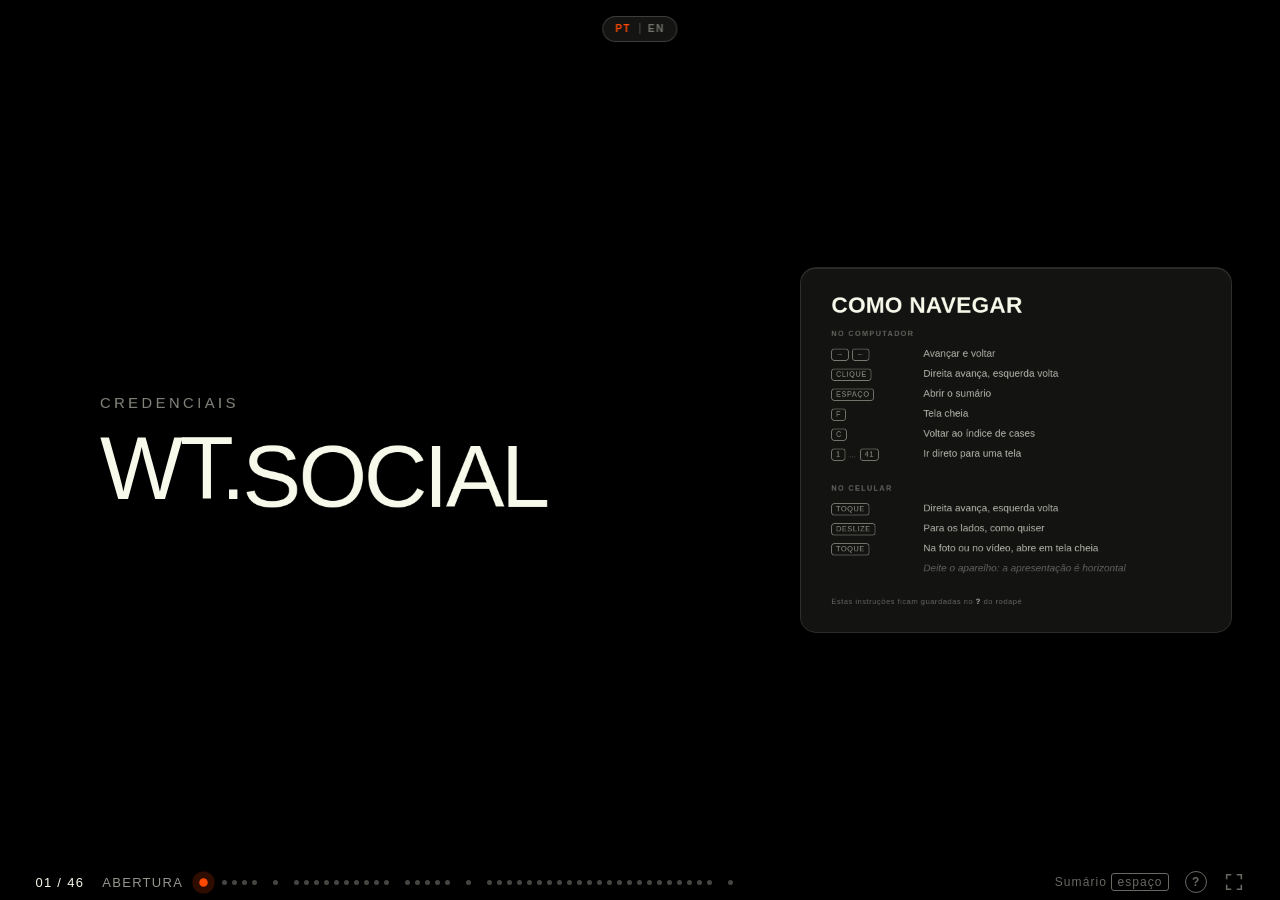
==== commit 8b4a473e: "odontoprev: logo em alta, big numbers com fonte e o case Dia das Maes Logo: o arquivo de 2000x333 su" ====
--- a/index.html
+++ b/index.html
@@ -5,7 +5,7 @@
 <meta name="viewport" content="width=device-width,initial-scale=1">
 <title>WT.AG — Credenciais 2026</title>
 <meta name="description" content="Credenciais WT.AG 2026 — Social First Agency. Apresentação de slides.">
-<link rel="stylesheet" href="css/deck.css?v=279">
+<link rel="stylesheet" href="css/deck.css?v=281">
 </head>
 <body>
 
@@ -1133,7 +1133,8 @@
       <button class="cases-idx__b" type="button" data-ir="s-keeta-crias-do-corre" data-nonav data-enter="up">Crias do Corre</button>
     </div>
     <div class="cases-idx__col">
-      <button class="cases-idx__cli" type="button" data-ir="s-capa-odontoprev" data-nonav data-enter="up" title="Odontoprev"><img data-lazy="assets/img/logos-capas/odontoprev.png" data-lazy-m="assets/img/logos-capas/odontoprev-m.png" alt="Odontoprev" style="width:139.2px;height:22.8px"></button>
+      <button class="cases-idx__cli" type="button" data-ir="s-capa-odontoprev" data-nonav data-enter="up" title="Odontoprev"><img data-lazy="assets/img/logos-capas/odontoprev.png" data-lazy-m="assets/img/logos-capas/odontoprev-m.png" alt="Odontoprev" style="width:140.8px;height:23.4px"></button>
+      <button class="cases-idx__b" type="button" data-ir="s-odontoprev-maes" data-nonav data-enter="up">Dia das Mães</button>
       <button class="cases-idx__b" type="button" data-ir="s-odontoprev-pais" data-nonav data-enter="up">Dia dos Pais</button>
       <button class="cases-idx__b" type="button" data-ir="s-odontoprev-aniversario" data-nonav data-enter="up">39 Anos</button>
     </div>
@@ -1179,7 +1180,7 @@
      seguem em PNG pequeno.
      ══════════════════════════════════════════════════════════════════════════ -->
 
-<!-- 27 ─ Capa · Sicredi -->
+<!-- 24 ─ Capa · Sicredi -->
 <section id="s-capa-sicredi" class="slide" data-ato="cases" data-tom="escuro" data-fundo="#000000" data-titulo="Capa · Sicredi">
   <div class="capa-cli__fundo"><img data-lazy="assets/img/capas/sicredi.jpg" data-lazy-m="assets/img/capas/sicredi-m.jpg" alt=""></div>
   <div class="capa-cli__scrim"></div>
@@ -1310,7 +1311,7 @@
   </div>
 </section>
 
-<!-- 29 ─ Sicredi Serrana · Clubinho da Poupança -->
+<!-- 26 ─ Sicredi Serrana · Clubinho da Poupança -->
 <section id="s-bichinhos" class="slide case case--sem-reperc case--sem-kpis" style="--acento:#4FA82E" data-ato="cases" data-tom="escuro" data-titulo="Sicredi Serrana · Clubinho da Poupança">
   <div class="case__fundo"><img data-lazy="assets/img/cases/bichinhos-fundo.jpg" data-lazy-m="assets/img/cases/bichinhos-fundo-m.jpg" alt=""></div>
   <div class="case__scrim"></div>
@@ -1357,7 +1358,7 @@
   <div class="marca-logo l-marcas" data-enter="fade" data-delay="700"><img src="assets/logo/wtag-branco.svg" alt="WT.AG"></div>
 </section>
 
-<!-- 30 ─ Sicredi Serrana · Private -->
+<!-- 27 ─ Sicredi Serrana · Private -->
 <section id="s-private" class="slide case case--sem-reperc case--sem-kpis" style="--acento:#4FA82E" data-ato="cases" data-tom="escuro" data-titulo="Sicredi Serrana · Private">
   <div class="case__fundo"><img data-lazy="assets/img/cases/private-fundo.jpg" data-lazy-m="assets/img/cases/private-fundo-m.jpg" alt=""></div>
   <div class="case__scrim"></div>
@@ -1402,7 +1403,7 @@
   <div class="marca-logo l-marcas" data-enter="fade" data-delay="700"><img src="assets/logo/wtag-branco.svg" alt="WT.AG"></div>
 </section>
 
-<!-- 31 ─ Sicredi Serrana · Horóscopo do Golpe -->
+<!-- 28 ─ Sicredi Serrana · Horóscopo do Golpe -->
 <section id="s-horoscopo" class="slide case case--sem-reperc case--sem-kpis case--vert3" style="--acento:#4FA82E" data-ato="cases" data-tom="escuro" data-titulo="Sicredi Serrana · Horóscopo do Golpe">
   <div class="case__fundo"><img data-lazy="assets/img/cases/horoscopo-fundo.jpg" data-lazy-m="assets/img/cases/horoscopo-fundo-m.jpg" alt=""></div>
   <div class="case__scrim"></div>
@@ -1456,7 +1457,7 @@
   <div class="marca-logo l-marcas" data-enter="fade" data-delay="700"><img src="assets/logo/wtag-branco.svg" alt="WT.AG"></div>
 </section>
 
-<!-- 32 ─ Capa · Magalu -->
+<!-- 29 ─ Capa · Magalu -->
 <section id="s-capa-magalu" class="slide" data-ato="cases" data-tom="escuro" data-fundo="#000000" data-titulo="Capa · Magalu">
   <div class="capa-cli__fundo"><img data-lazy="assets/img/capas/magalu.jpg" data-lazy-m="assets/img/capas/magalu-m.jpg" alt=""></div>
   <div class="capa-cli__scrim"></div>
@@ -1657,7 +1658,7 @@
   <div class="marca-logo l-marcas" data-enter="fade" data-delay="700"><img src="assets/logo/wtag-branco.svg" alt="WT.AG"></div>
 </section>
 
-<!-- 35 ─ Influenciador Magalu · Aposte em Você -->
+<!-- 32 ─ Influenciador Magalu · Aposte em Você -->
 <section id="s-influ-magalu" class="slide case case--sem-reperc case--vert1" style="--acento:#2B7FFF" data-ato="cases" data-tom="escuro" data-titulo="Influenciador Magalu · Aposte em Você">
   <div class="case__fundo"><img data-lazy="assets/img/cases/influ-magalu-fundo.jpg" data-lazy-m="assets/img/cases/influ-magalu-fundo-m.jpg" alt=""></div>
   <div class="case__scrim"></div>
@@ -1722,7 +1723,7 @@
   <div class="marca-logo l-marcas" data-enter="fade" data-delay="700"><img src="assets/logo/wtag-branco.svg" alt="WT.AG"></div>
 </section>
 
-<!-- 36 ─ Capa · Keeta -->
+<!-- 33 ─ Capa · Keeta -->
 <section id="s-capa-keeta" class="slide" style="--escuro:.63" data-ato="cases" data-tom="escuro" data-fundo="#000000" data-titulo="Capa · Keeta">
   <div class="capa-cli__fundo"><img data-lazy="assets/img/capas/keeta.jpg" data-lazy-m="assets/img/capas/keeta-m.jpg" alt=""></div>
   <div class="capa-cli__scrim"></div>
@@ -2003,7 +2004,7 @@
   <div class="marca-logo l-marcas" data-enter="fade" data-delay="700"><img src="assets/logo/wtag-branco.svg" alt="WT.AG"></div>
 </section>
 
-<!-- 40 ─ Keeta · Crias do Corre -->
+<!-- 37 ─ Keeta · Crias do Corre -->
 <section id="s-keeta-crias-do-corre" class="slide case case--sem-reperc" style="--acento:#00F9C6" data-ato="cases" data-tom="escuro" data-titulo="Keeta · Crias do Corre">
   <div class="case__fundo"><img data-lazy="assets/img/cases/keeta-crias-fundo.jpg" data-lazy-m="assets/img/cases/keeta-crias-fundo-m.jpg" alt=""></div>
   <div class="case__scrim"></div>
@@ -2064,7 +2065,7 @@
   <div class="marca-logo l-marcas" data-enter="fade" data-delay="700"><img src="assets/logo/wtag-branco.svg" alt="WT.AG"></div>
 </section>
 
-<!-- 24 ─ Capa · Odontoprev -->
+<!-- 38 ─ Capa · Odontoprev -->
 <section id="s-capa-odontoprev" class="slide" data-ato="cases" data-tom="escuro" data-fundo="#000000" data-titulo="Capa · Odontoprev">
   <div class="capa-cli__fundo"><img data-lazy="assets/img/capas/odontoprev.jpg" data-lazy-m="assets/img/capas/odontoprev-m.jpg" alt=""></div>
   <div class="capa-cli__scrim"></div>
@@ -2087,20 +2088,99 @@
   <div class="abs l-apoio blk" data-enter="up" data-delay="430"
        style="z-index:5;--x:72px;--cap:566px;--fs:22px;--lh:1.5;width:980px;text-wrap:balance;font-family:var(--font-sans);font-weight:300;color:rgba(247,249,234,.92)">Com <b>39 anos de história</b>, a Odontoprev reúne beneficiários, dentistas, corretores e colaboradores em torno do cuidado com a saúde bucal.</div>
 
-  <!-- Os números da Odontoprev ainda não chegaram. Placeholder no padrão .ph do
-       projeto, na geometria das caixas das outras capas: quando os dados
-       vierem, é trocar por três ou quatro .capa-cli__num como nas demais. -->
   <div class="capa-cli__nums l-apoio" data-stagger="70" data-delay="520">
-    <div class="capa-cli__num" data-enter="up" style="background:none;border:1.5px dashed rgba(247,249,234,.3);box-shadow:none;backdrop-filter:none;-webkit-backdrop-filter:none;align-items:center;justify-content:center;gap:4px">
-      <span style="font-family:var(--font-sans);font-weight:600;font-size:13px;letter-spacing:.1em;text-transform:uppercase;color:var(--creme-72)">Números da Odontoprev</span>
-      <span style="font-family:var(--font-sans);font-weight:500;font-size:11px;letter-spacing:.08em;text-transform:uppercase;color:var(--creme-35)">dados pendentes</span>
-    </div>
-  </div>
+    <div class="capa-cli__num" data-enter="up"><b>+9,5 mi</b><span>beneficiários</span></div>
+    <div class="capa-cli__num" data-enter="up"><b>+27 mil</b><span>dentistas credenciados</span></div>
+    <div class="capa-cli__num" data-enter="up"><b>+2.400</b><span>municípios</span></div>
+    <div class="capa-cli__num" data-enter="up"><b>39</b><span>anos de história</span></div>
+  </div>
+  <!-- A nota de fonte segue o padrão do slide 04 (Números do Grupo), que já
+       credita a Kantar Ibope. Aqui ela fica logo abaixo da régua, que termina
+       em 948, e acima do HUD, que começa em 1044. -->
+  <div class="abs l-apoio capa-cli__fonte" style="left:72px;top:966px" data-enter="fade" data-delay="700">Beneficiários e rede: resultados do 2º trimestre de 2026 e campanha institucional dos 39 anos.</div>
 
   <div class="marca-logo l-marcas" data-enter="fade" data-delay="760"><img src="assets/logo/wtag-branco.svg" alt="WT.AG"></div>
 </section>
 
-<!-- 25 ─ Odontoprev · Dia dos Pais -->
+<!-- 39 ─ Odontoprev · Dia das Mães -->
+<section id="s-odontoprev-maes" class="slide case case--sem-reperc" style="--acento:#C67A54" data-ato="cases" data-tom="escuro" data-titulo="Odontoprev · Dia das Mães">
+  <div class="case__fundo"><img data-lazy="assets/img/cases/odontoprev-fundo.jpg" data-lazy-m="assets/img/cases/odontoprev-fundo-m.jpg" alt=""></div>
+  <div class="case__scrim"></div>
+  <div class="marca marca--tl l-marcas sobre-escuro" data-enter="fade" data-delay="0"><button class="pilula-nav" type="button" data-ir="s-divisor-cases" data-nonav title="Voltar ao índice de cases">Cases</button></div>
+  <div class="marca marca--tr l-marcas sobre-escuro" data-enter="fade" data-delay="0">2026</div>
+
+  <!-- logo do cliente + "apresenta" + selo da campanha. O selo entra como
+       placeholder até o arquivo chegar; é só trocar o .ph por <img>. -->
+  <div class="case__marca case__marca--credito" style="left:72px;top:148px;width:528px;height:34px" data-delay="67">
+    <img data-lazy="assets/img/logos-cases/odontoprev.png" alt="Odontoprev">
+    <em>apresenta</em>
+  </div>
+  <!-- selo da campanha, de _Assets/Cases/Selos das Campanhas -->
+  <div class="abs l-chamada case__selo" style="left:72px;top:210px" data-enter="up" data-delay="153">
+    <img data-lazy="assets/img/logos-cases/selo-dia-das-maes.png" data-lazy-m="assets/img/logos-cases/selo-dia-das-maes-m.png" alt="Dia das Mães">
+      <span class="selo__nota">Dia das Mães</span>
+    </div>
+
+  <div class="case__col" data-stagger="110" data-delay="260">
+    <div class="case__blk" data-enter="up"><h3>Desafio</h3>
+      <p data-texto="Transmitir toda a emoção da data, criando uma conexão com a Odontoprev, além de construir um filme criativo, que contasse uma história com a qual o público se identificasse, usando inteligência artificial e superando a limitação de torná-la emocional, fugindo de um resultado que pudesse parecer engessado e sem vida, dentro de um contexto de baixo custo de produção.">Transmitir a emoção da data e construir um filme com o qual o público se identificasse, usando inteligência artificial sem cair num resultado engessado e sem vida, com baixo custo de produção.</p></div>
+    <div class="case__blk" data-enter="up"><h3>Insight</h3>
+      <p data-texto="A ideia foi ilustrar o conceito &quot;Toda mãe nasce no dia mais feliz da sua vida&quot; em um filme em que uma mãe e um filho brincam com massinha de modelar e a realidade se mistura com o imaginário. As cenas ganham vida enquanto a narração da mãe conduz a história com emoção, revelando que o dia mais feliz da sua vida foi o nascimento do filho, o dia em que ela também nasceu como mãe.">Ilustrar o conceito “Toda mãe nasce no dia mais feliz da sua vida”: mãe e filho brincam com massinha e a realidade se mistura com o imaginário, conduzida pela narração dela.</p></div>
+    <div class="case__blk" data-enter="up"><h3>Execução</h3>
+      <p data-texto="Utilizamos a inteligência artificial como uma ferramenta para dar vida a uma história cheia de afeto, evitando aquele visual frio e robótico. A escolha da massinha de modelar foi estratégica para trazer o calor do que é feito à mão, remetendo ao cuidado e à infância. Em apenas uma semana, a tecnologia serviu como ferramenta para dar vida a uma história emocionante e real entre mãe e filho.">A I.A como ferramenta para uma história cheia de afeto. A massinha de modelar trouxe o calor do que é feito à mão, remetendo ao cuidado e à infância — tudo em apenas uma semana.</p></div>
+  </div>
+  <button class="case__mais" type="button">＋ Texto completo</button>
+
+  <div class="case__media" data-stagger="180" data-delay="378" data-foco style="--realce:1.035;--recuo:.968">
+    <div class="case__video" data-enter="expande" data-foco-item data-paralaxe="22" data-video="assets/video/case-odontoprev.mp4" data-poster="assets/img/cases/odontoprev-hero.jpg" data-legenda="Odontoprev · Dia das Mães — videocase">
+      <div class="px"><img data-lazy="assets/img/cases/odontoprev-hero.jpg" data-lazy-m="assets/img/cases/odontoprev-hero-m.jpg" alt="Cena em massinha de modelar entre mãe e filho"></div>
+      <button class="play-btn" type="button" aria-label="Assistir ao videocase"></button>
+      <span class="case__tag">Assistir ao videocase</span>
+    </div>
+    <div class="case__stack">
+    <div class="case__img" data-enter="expande" data-foco-item data-paralaxe="16"
+         data-full="assets/img/cases/odontoprev-full1.jpg" data-legenda="Odontoprev · imagem 1">
+      <div class="px"><img data-lazy="assets/img/cases/odontoprev-img1.jpg" data-lazy-m="assets/img/cases/odontoprev-img1-m.jpg" alt="Cena do filme Dia das Mães"></div><span class="case__tag">Ampliar</span></div>
+    <div class="case__img" data-enter="expande" data-foco-item data-paralaxe="16"
+         data-full="assets/img/cases/odontoprev-full2.jpg" data-legenda="Odontoprev · imagem 2">
+      <div class="px"><img data-lazy="assets/img/cases/odontoprev-img2.jpg" data-lazy-m="assets/img/cases/odontoprev-img2-m.jpg" alt="Cena do filme Dia das Mães"></div><span class="case__tag">Ampliar</span></div>
+    <div class="case__img" data-enter="expande" data-foco-item data-paralaxe="16"
+         data-full="assets/img/cases/odontoprev-full3.jpg" data-legenda="Odontoprev · imagem 3">
+      <div class="px"><img data-lazy="assets/img/cases/odontoprev-img3.jpg" data-lazy-m="assets/img/cases/odontoprev-img3-m.jpg" alt="Cena do filme Dia das Mães"></div><span class="case__tag">Ampliar</span></div>
+    </div>
+  </div>
+
+  <!-- Os seis números, FIXOS, na faixa da direita. O box tem exatamente a
+       altura do bloco de mídia (120→882): a camada externa define a caixa e o
+       vidro a preenche inteira. Cada número tem flex:1, então os seis dividem
+       a altura em partes iguais e os fios caem em intervalos idênticos. -->
+  <div class="case__kpis case__kpis--vert" data-enter="up" data-delay="560"
+       data-foco style="--realce:1.1;--recuo:.94">
+    <div class="kpi-cx">
+      <div class="case__kpi" data-foco-item data-enter="up"><b data-count-to="50143" data-count-sep="1" data-delay="655">0</b><span>Visualizações</span></div>
+      <div class="case__kpi" data-foco-item data-enter="up"><b data-count-to="27507" data-count-sep="1" data-delay="689">0</b><span>Alcance</span></div>
+      <div class="case__kpi" data-foco-item data-enter="up"><b data-count-to="5860" data-count-sep="1" data-delay="722">0</b><span>Interações</span></div>
+      <div class="case__kpi" data-foco-item data-enter="up"><b data-count-to="1" data-count-pos=" sem" data-delay="756">0</b><span>De produção</span></div>
+      <div class="case__kpi" data-foco-item data-enter="up"><b>I.A</b><span>Como ferramenta</span></div>
+      <div class="case__kpi" data-foco-item data-enter="up"><b>Stop<br>motion</b><span>Massinha 3D</span></div>
+    </div>
+  </div>
+  <!-- Repercussão no rodapé, correndo de lado a lado nos 1776 inteiros —
+       logo de 58px, o maior que o layout permite. SÓ LOGOS: o nome do prêmio
+       e do veículo já está no desenho de cada um.
+       Os 6 logos são PROVISÓRIOS e iguais nos 5 cases; quando chegar a
+       indicação de quais pertencem a cada campanha, é filtrar esta lista.
+       Faltam os logos dos CANAIS de veiculação — por isso eles não aparecem. -->
+  <!-- Marcação 26 da revisão: "como não teve repercussão, retire essa barra
+       debaixo, aí pode aumentar verticalmente as mídias e a barra dos dados".
+       Sem o rodapé, a faixa 904→1020 fica livre e a mídia e a coluna de números
+       crescem de 762 para 870 (+14%). O logo da WT.AG vinha dentro do rodapé,
+       então voltou para a posição padrão do deck. Ver .case--sem-reperc no CSS. -->
+  <div class="marca marca--bl marca--sm l-marcas sobre-escuro" data-enter="fade" data-delay="700">Case</div>
+  <div class="marca-logo l-marcas" data-enter="fade" data-delay="700"><img src="assets/logo/wtag-branco.svg" alt="WT.AG"></div>
+</section>
+
+<!-- 40 ─ Odontoprev · Dia dos Pais -->
 <section id="s-odontoprev-pais" class="slide case case--sem-reperc case--vert-pilha" style="--acento:#6AE8FF" data-ato="cases" data-tom="escuro" data-titulo="Odontoprev · Dia dos Pais">
   <div class="case__fundo"><img data-lazy="assets/img/cases/odontoprev-pais-fundo.jpg" data-lazy-m="assets/img/cases/odontoprev-pais-fundo-m.jpg" alt=""></div>
   <div class="case__scrim"></div>
@@ -2157,7 +2237,7 @@
   <div class="marca-logo l-marcas" data-enter="fade" data-delay="700"><img src="assets/logo/wtag-branco.svg" alt="WT.AG"></div>
 </section>
 
-<!-- 26 ─ Odontoprev · 39 Anos -->
+<!-- 41 ─ Odontoprev · 39 Anos -->
 <section id="s-odontoprev-aniversario" class="slide case case--sem-reperc case--vert-pilha" style="--acento:#4F8BFF" data-ato="cases" data-tom="escuro" data-titulo="Odontoprev · 39 Anos">
   <div class="case__fundo"><img data-lazy="assets/img/cases/odontoprev-aniversario-fundo.jpg" data-lazy-m="assets/img/cases/odontoprev-aniversario-fundo-m.jpg" alt=""></div>
   <div class="case__scrim"></div>
@@ -2214,7 +2294,7 @@
   <div class="marca-logo l-marcas" data-enter="fade" data-delay="700"><img src="assets/logo/wtag-branco.svg" alt="WT.AG"></div>
 </section>
 
-<!-- 41 ─ Capa · Bridgestone -->
+<!-- 42 ─ Capa · Bridgestone -->
 <section id="s-capa-bridgestone" class="slide" data-ato="cases" data-tom="escuro" data-fundo="#000000" data-titulo="Capa · Bridgestone">
   <div class="capa-cli__fundo"><img data-lazy="assets/img/capas/bridgestone.jpg" data-lazy-m="assets/img/capas/bridgestone-m.jpg" alt=""></div>
   <div class="capa-cli__scrim"></div>
@@ -2351,7 +2431,7 @@
   <div class="marca-logo l-marcas" data-enter="fade" data-delay="700"><img src="assets/logo/wtag-branco.svg" alt="WT.AG"></div>
 </section>
 
-<!-- 43 ─ Capa · Multiplan -->
+<!-- 44 ─ Capa · Multiplan -->
 <section id="s-capa-multiplan" class="slide" data-ato="cases" data-tom="escuro" data-fundo="#000000" data-titulo="Capa · Multiplan">
   <div class="capa-cli__fundo"><img data-lazy="assets/img/capas/multiplan.jpg" data-lazy-m="assets/img/capas/multiplan-m.jpg" alt=""></div>
   <div class="capa-cli__scrim"></div>
@@ -2550,7 +2630,7 @@
   <div class="marca-logo l-marcas" data-enter="fade" data-delay="700"><img src="assets/logo/wtag-branco.svg" alt="WT.AG"></div>
 </section>
 
-<!-- 46 ─ Chamada Final -->
+<!-- 47 ─ Chamada Final -->
 <section class="slide bg-laranja sobre-laranja" data-ato="fecho" data-tom="laranja" data-titulo="Vamos construir juntos">
   <div class="cta__wrap">
     <div class="cta__head" data-enter="up" data-delay="84"><span>VAMOS CONSTRUIR</span><span>JUNTOS</span></div>
@@ -2669,8 +2749,8 @@
 
 </div><!-- /#viewport -->
 
-<script src="js/deck.js?v=279"></script>
-<script src="js/i18n-dic.js?v=279"></script>
-<script src="js/i18n.js?v=279"></script>
+<script src="js/deck.js?v=281"></script>
+<script src="js/i18n-dic.js?v=281"></script>
+<script src="js/i18n.js?v=281"></script>
 </body>
 </html>
--- a/css/deck.css
+++ b/css/deck.css
@@ -2086,6 +2086,11 @@
    com saturação e a sombra interna de 1px no topo, que é o que dá a impressão
    de espessura. Raio 31 = 24% de 128, a menor dimensão da caixa (regra 2.5).
    As caixas são flex, então três ou quatro números se resolvem sozinhos. */
+/* nota de fonte das capas de cliente: mesma funcao do .we-nota do slide 04,
+   mas sobre fundo escuro. Entra abaixo da regua de numeros, que termina em
+   948, e acima do HUD, que comeca em 1044. */
+.capa-cli__fonte{font-family:var(--font-sans);font-weight:300;font-size:12px;
+  letter-spacing:.02em;color:var(--creme-35);z-index:5}
 .capa-cli__nums{position:absolute;left:72px;top:820px;width:1776px;height:128px;
   display:flex;gap:24px;z-index:5}
 .capa-cli__num{flex:1 1 0;min-width:0;border-radius:31px;padding:0 30px;
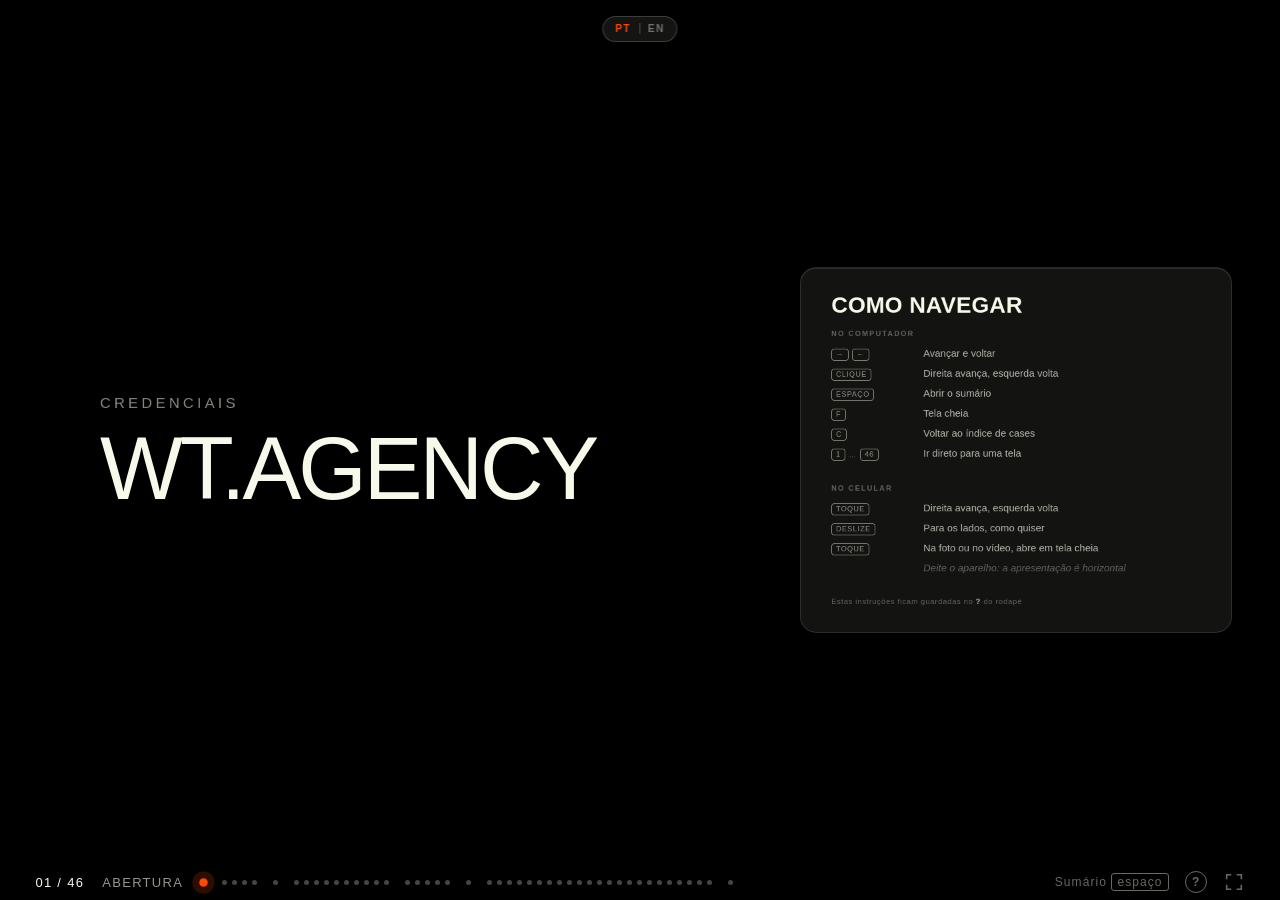
==== commit e0d7cf84: "versão sem Grupo WE: link próprio (sem-grupo-we.html) via ?sem=we O deck aceita ?sem=<ato> e tira o " ====
--- a/index.html
+++ b/index.html
@@ -879,25 +879,19 @@
       <span class="pes__leg" style="left:20px;bottom:18px;width:196px"><em>Associate Creative Director</em><b>Cássio Guiot</b></span>
     </div>
     <div class="pes pes--mini" data-foco-item data-enter="expande" data-paralaxe="14"
-         style="left:868.4px;top:710px;width:234.4px;height:256px;border-radius:56px;--r:56px;--dv:20s;--dd:-5s">
-      <div class="px"><img data-lazy="assets/img/time/thiago-alves.jpg" data-lazy-m="assets/img/time/thiago-alves-m.jpg" alt="Thiago Alves, Associate Creative Director"></div>
-      <span class="pes__grad"></span>
-      <span class="pes__leg" style="left:20px;bottom:18px;width:196px"><em>Associate Creative Director</em><b>Thiago Alves</b></span>
-    </div>
-    <div class="pes pes--mini" data-foco-item data-enter="expande" data-paralaxe="14"
-         style="left:1116.8px;top:710px;width:234.4px;height:256px;border-radius:56px;--r:56px;--dv:26s;--dd:-8s">
+         style="left:868.4px;top:710px;width:234.4px;height:256px;border-radius:56px;--r:56px;--dv:26s;--dd:-8s">
       <div class="px"><img data-lazy="assets/img/time/natalia-konrath.jpg" data-lazy-m="assets/img/time/natalia-konrath-m.jpg" alt="Natália Konrath, Creative Leader"></div>
       <span class="pes__grad"></span>
       <span class="pes__leg" style="left:20px;bottom:18px;width:196px"><em>Creative Leader</em><b>Natália Konrath</b></span>
     </div>
     <div class="pes pes--mini" data-foco-item data-enter="expande" data-paralaxe="14"
-         style="left:1365.2px;top:710px;width:234.4px;height:256px;border-radius:56px;--r:56px;--dv:22s;--dd:-12s">
+         style="left:1116.8px;top:710px;width:234.4px;height:256px;border-radius:56px;--r:56px;--dv:22s;--dd:-12s">
       <div class="px"><img data-lazy="assets/img/time/bruna-rauber.jpg" data-lazy-m="assets/img/time/bruna-rauber-m.jpg" alt="Bruna Rauber, Creative Leader"></div>
       <span class="pes__grad"></span>
       <span class="pes__leg" style="left:20px;bottom:18px;width:196px"><em>Creative Leader</em><b>Bruna Rauber</b></span>
     </div>
     <div class="pes pes--mini" data-foco-item data-enter="expande" data-paralaxe="14"
-         style="left:1613.6px;top:710px;width:234.4px;height:256px;border-radius:56px;--r:56px;--dv:25s;--dd:-1s">
+         style="left:1365.2px;top:710px;width:234.4px;height:256px;border-radius:56px;--r:56px;--dv:25s;--dd:-1s">
       <div class="px"><img data-lazy="assets/img/time/bernardo-santos.jpg" data-lazy-m="assets/img/time/bernardo-santos-m.jpg" alt="Bernardo Santos, Creative Leader"></div>
       <span class="pes__grad"></span>
       <span class="pes__leg" style="left:20px;bottom:18px;width:196px"><em>Creative Leader</em><b>Bernardo Santos</b></span>
@@ -2749,7 +2743,7 @@
 
 </div><!-- /#viewport -->
 
-<script src="js/deck.js?v=281"></script>
+<script src="js/deck.js?v=282"></script>
 <script src="js/i18n-dic.js?v=281"></script>
 <script src="js/i18n.js?v=281"></script>
 </body>
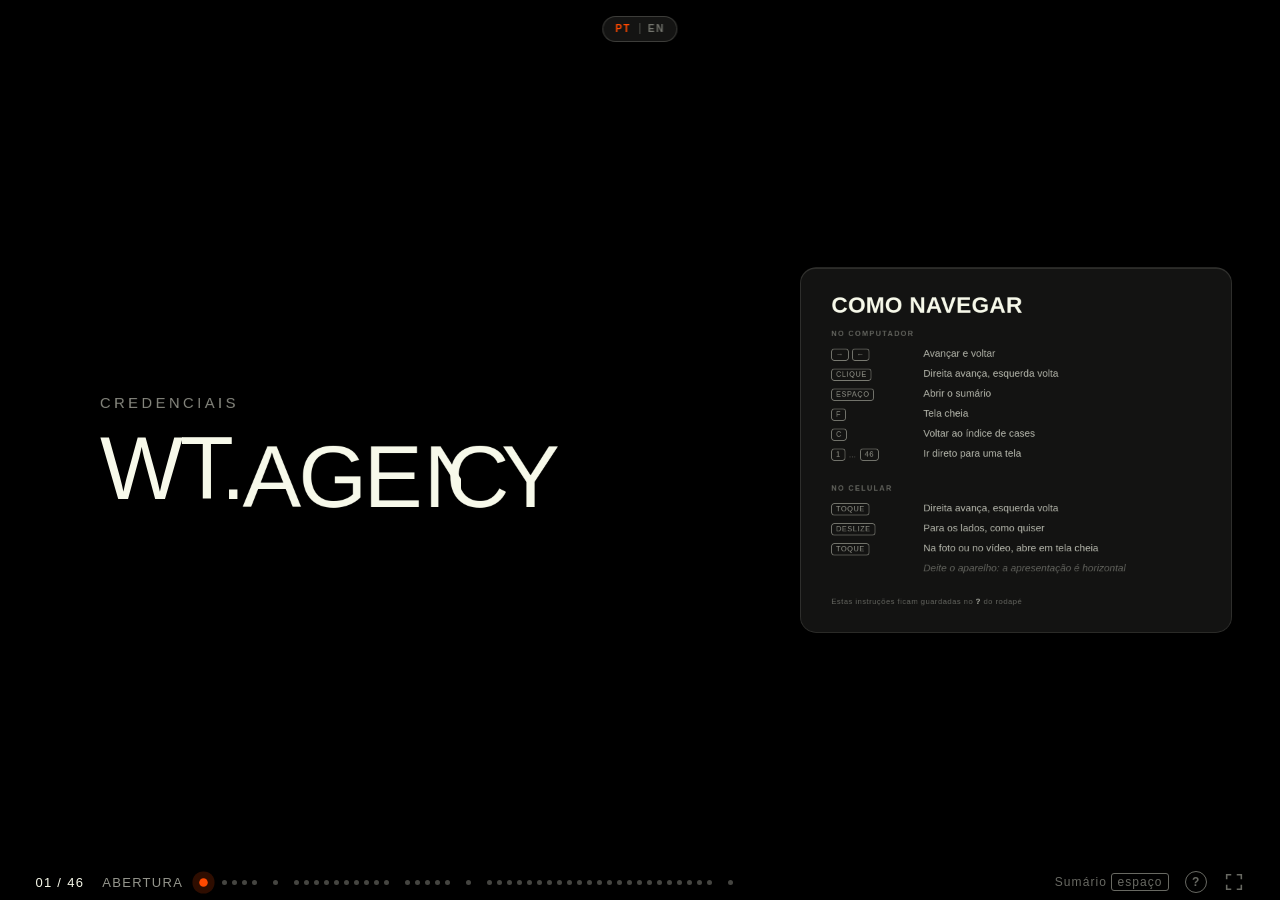
==== commit 9680c503: "odontoprev 39 anos: pôster no quadro de 1:23 (Histórias eternizadas) Co-Authored-By: Claude Opus 5.5" ====
--- a/index.html
+++ b/index.html
@@ -2258,8 +2258,8 @@
   <button class="case__mais" type="button">＋ Texto completo</button>
 
   <div class="case__media" data-stagger="180" data-delay="378" data-foco style="--realce:1.035;--recuo:.968">
-    <div class="case__video" data-enter="expande" data-foco-item data-paralaxe="22" data-video="assets/video/case-odontoprev-aniversario.mp4" data-poster="assets/img/cases/odontoprev-aniversario-hero.jpg" data-legenda="Odontoprev · 39 Anos — manifesto">
-      <div class="px"><img data-lazy="assets/img/cases/odontoprev-aniversario-hero.jpg" data-lazy-m="assets/img/cases/odontoprev-aniversario-hero-m.jpg" alt="Depoimento do manifesto 39 Anos"></div>
+    <div class="case__video" data-enter="expande" data-foco-item data-paralaxe="22" data-video="assets/video/case-odontoprev-aniversario.mp4" data-poster="assets/img/cases/odontoprev-aniversario-hero.jpg?v=3" data-legenda="Odontoprev · 39 Anos — manifesto">
+      <div class="px"><img data-lazy="assets/img/cases/odontoprev-aniversario-hero.jpg?v=3" data-lazy-m="assets/img/cases/odontoprev-aniversario-hero-m.jpg?v=3" alt="Beneficiária com o retrato em traço contínuo: Histórias eternizadas"></div>
       <button class="play-btn" type="button" aria-label="Assistir ao manifesto"></button>
       <span class="case__tag">Assistir ao manifesto</span>
     </div>
@@ -2743,7 +2743,7 @@
 
 </div><!-- /#viewport -->
 
-<script src="js/deck.js?v=282"></script>
+<script src="js/deck.js?v=283"></script>
 <script src="js/i18n-dic.js?v=281"></script>
 <script src="js/i18n.js?v=281"></script>
 </body>
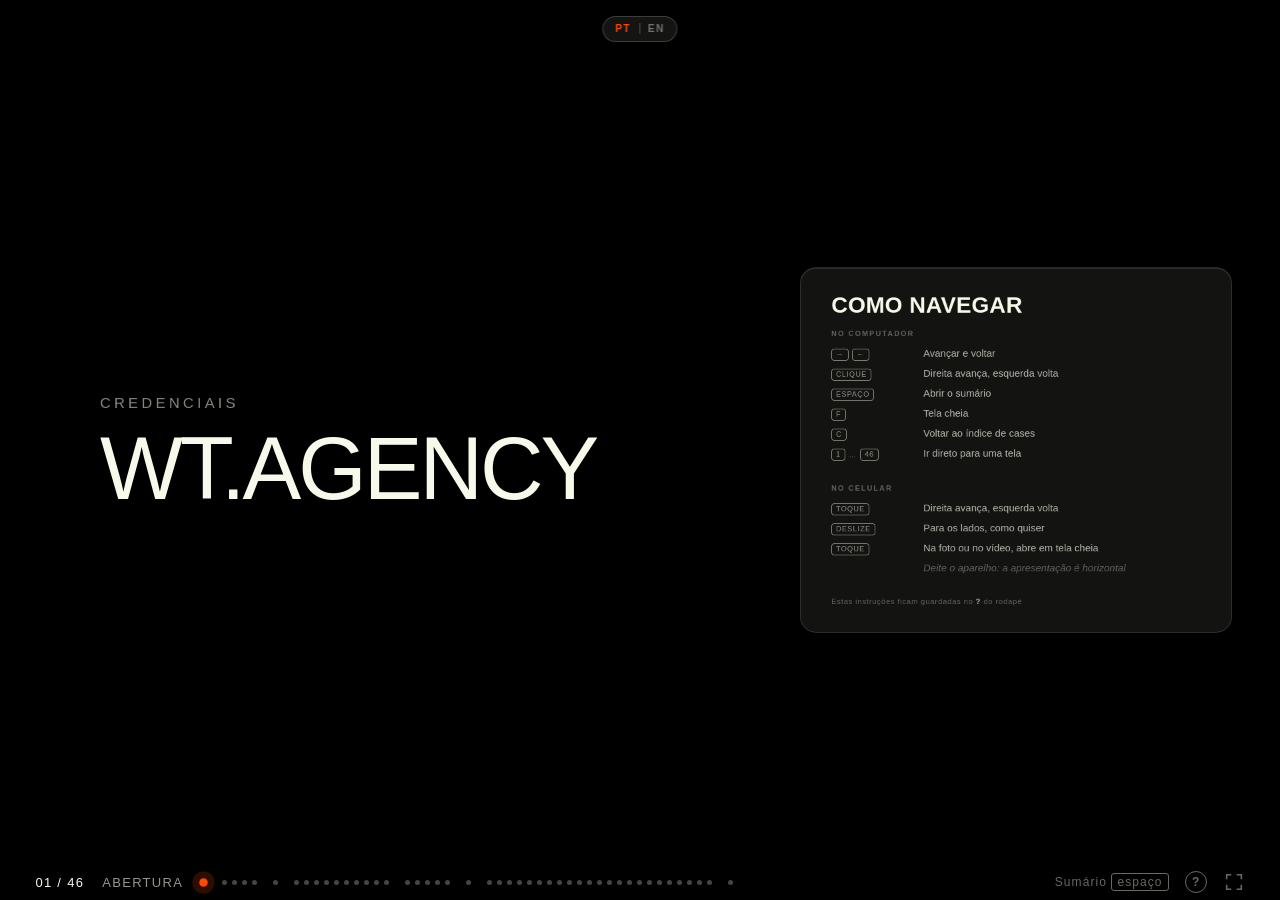
==== commit bb57493a: "odontoprev 39 anos: thumb do vídeo inteira, sem zoom de deriva e paralaxe Os ~15% de sobra cortavam " ====
--- a/index.html
+++ b/index.html
@@ -5,7 +5,7 @@
 <meta name="viewport" content="width=device-width,initial-scale=1">
 <title>WT.AG — Credenciais 2026</title>
 <meta name="description" content="Credenciais WT.AG 2026 — Social First Agency. Apresentação de slides.">
-<link rel="stylesheet" href="css/deck.css?v=281">
+<link rel="stylesheet" href="css/deck.css?v=282">
 </head>
 <body>
 
@@ -2258,7 +2258,7 @@
   <button class="case__mais" type="button">＋ Texto completo</button>
 
   <div class="case__media" data-stagger="180" data-delay="378" data-foco style="--realce:1.035;--recuo:.968">
-    <div class="case__video" data-enter="expande" data-foco-item data-paralaxe="22" data-video="assets/video/case-odontoprev-aniversario.mp4" data-poster="assets/img/cases/odontoprev-aniversario-hero.jpg?v=3" data-legenda="Odontoprev · 39 Anos — manifesto">
+    <div class="case__video case__video--inteiro" data-enter="expande" data-foco-item data-video="assets/video/case-odontoprev-aniversario.mp4" data-poster="assets/img/cases/odontoprev-aniversario-hero.jpg?v=3" data-legenda="Odontoprev · 39 Anos — manifesto">
       <div class="px"><img data-lazy="assets/img/cases/odontoprev-aniversario-hero.jpg?v=3" data-lazy-m="assets/img/cases/odontoprev-aniversario-hero-m.jpg?v=3" alt="Beneficiária com o retrato em traço contínuo: Histórias eternizadas"></div>
       <button class="play-btn" type="button" aria-label="Assistir ao manifesto"></button>
       <span class="case__tag">Assistir ao manifesto</span>
--- a/css/deck.css
+++ b/css/deck.css
@@ -1433,6 +1433,13 @@
 .case__stack > .case__img > .px > img{animation:derivaMidia 22s ease-in-out infinite alternate}
 .case__stack > .case__img:nth-child(2) > .px > img{animation-duration:19s;animation-direction:alternate-reverse}
 .case__stack > .case__img:nth-child(3) > .px > img{animation-duration:24s;animation-delay:-6s}
+/* Cartão de vídeo sem zoom: a deriva (1,10) e o paralaxe (1,05) somam ~15% de
+   sobra e comem ~7% de cada lado do pôster. Num quadro com texto perto da
+   borda (Odontoprev 39 Anos, "Histórias eternizadas") isso corta as letras.
+   Aqui o pôster aparece inteiro e parado; o hover de realce continua. */
+.case__video--inteiro{position:relative;overflow:hidden}
+.case__video--inteiro > .px{position:absolute;inset:0;width:100%;height:100%;transform:none}
+.case__video--inteiro > .px > img{width:100%;height:100%;object-fit:cover;animation:none;transform:none}
 @keyframes derivaMidia{
   0%  {transform:scale(1.10) translate3d(-1.8%,-.7%,0)}
   100%{transform:scale(1.10) translate3d(1.8%,.8%,0)}}
